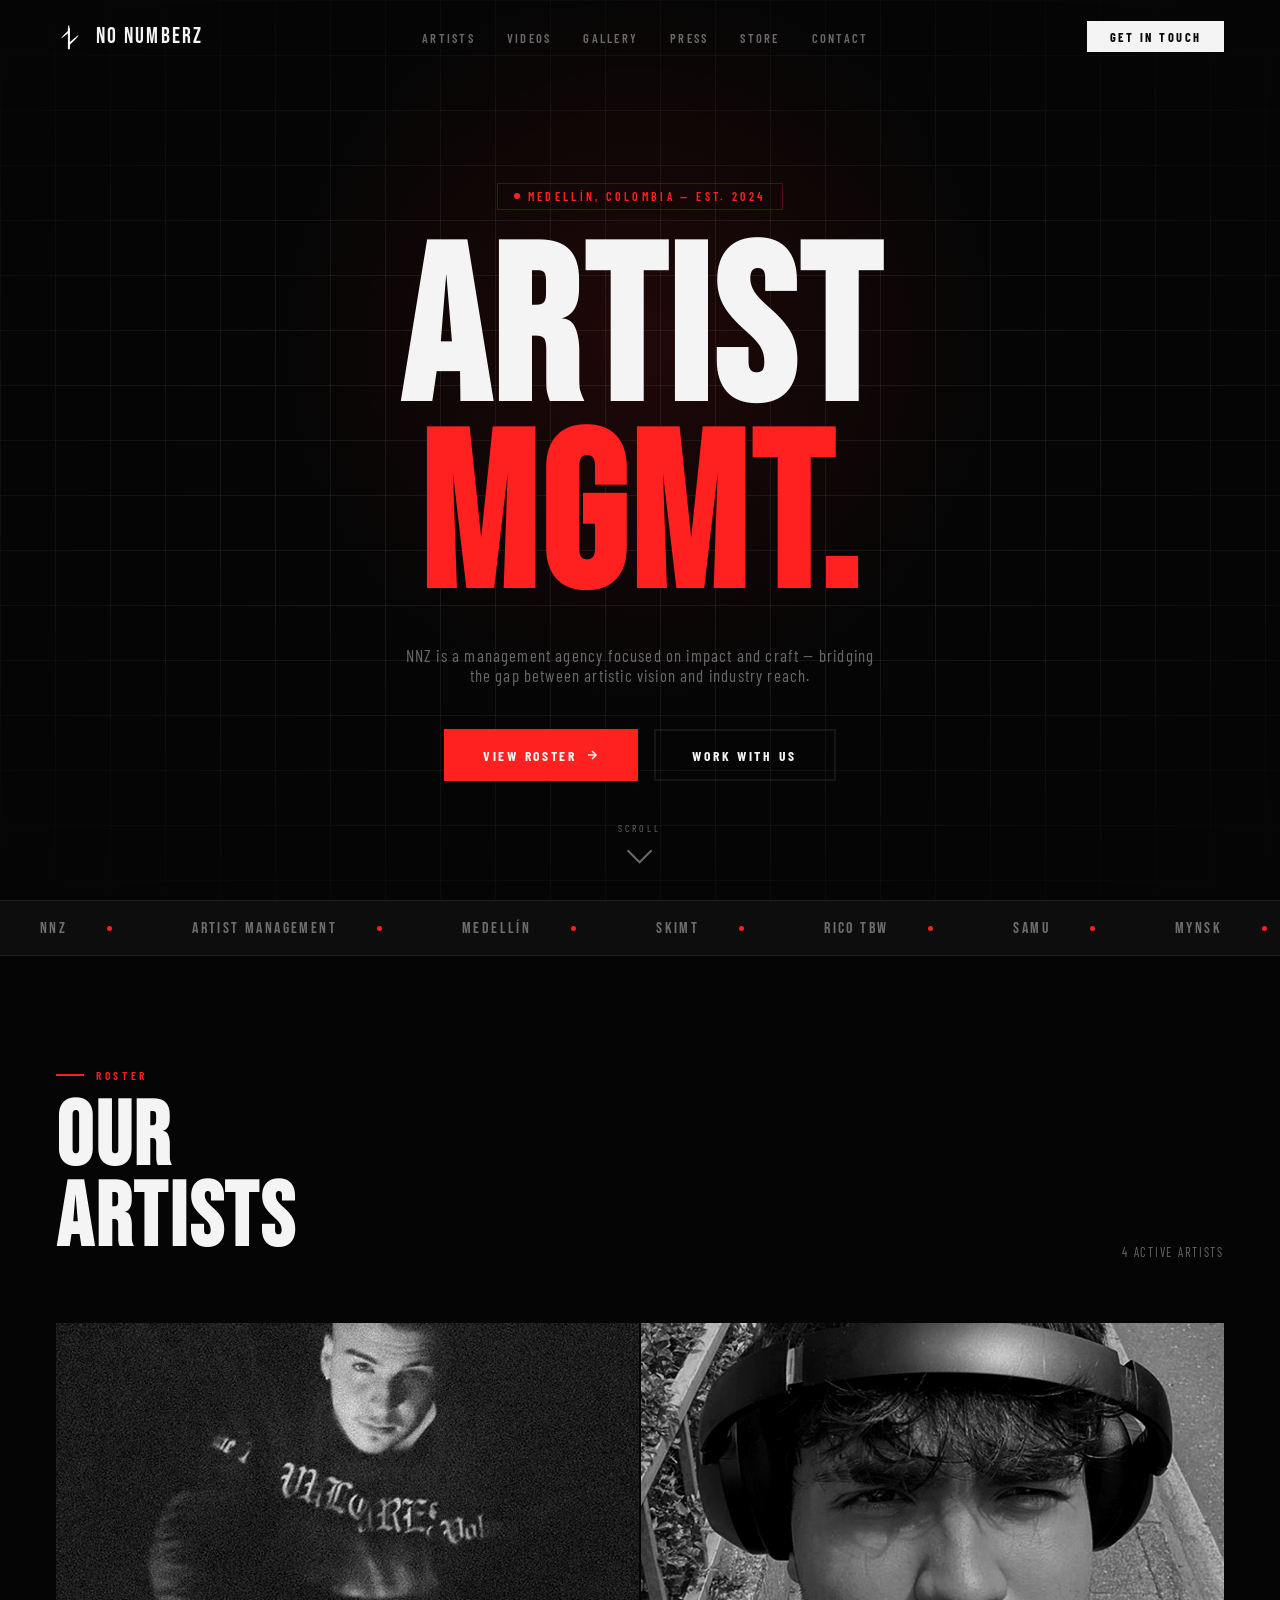
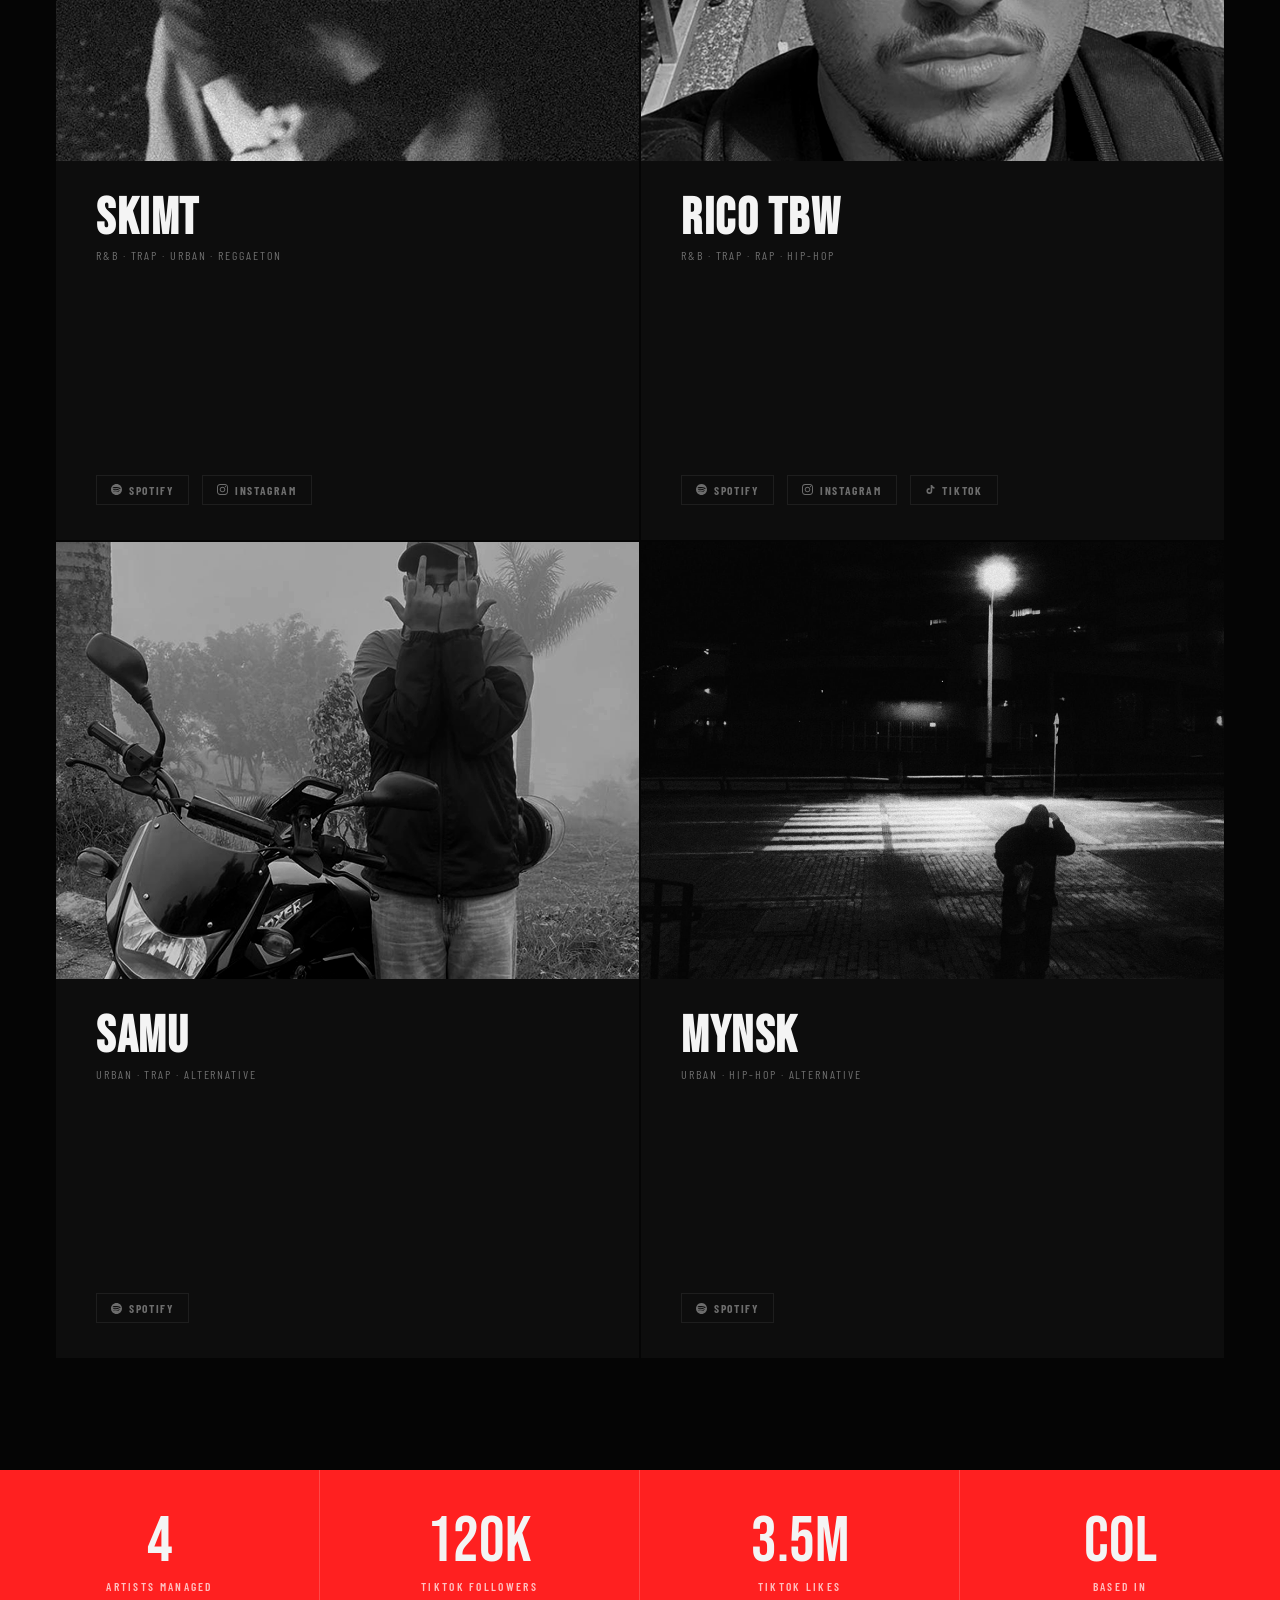
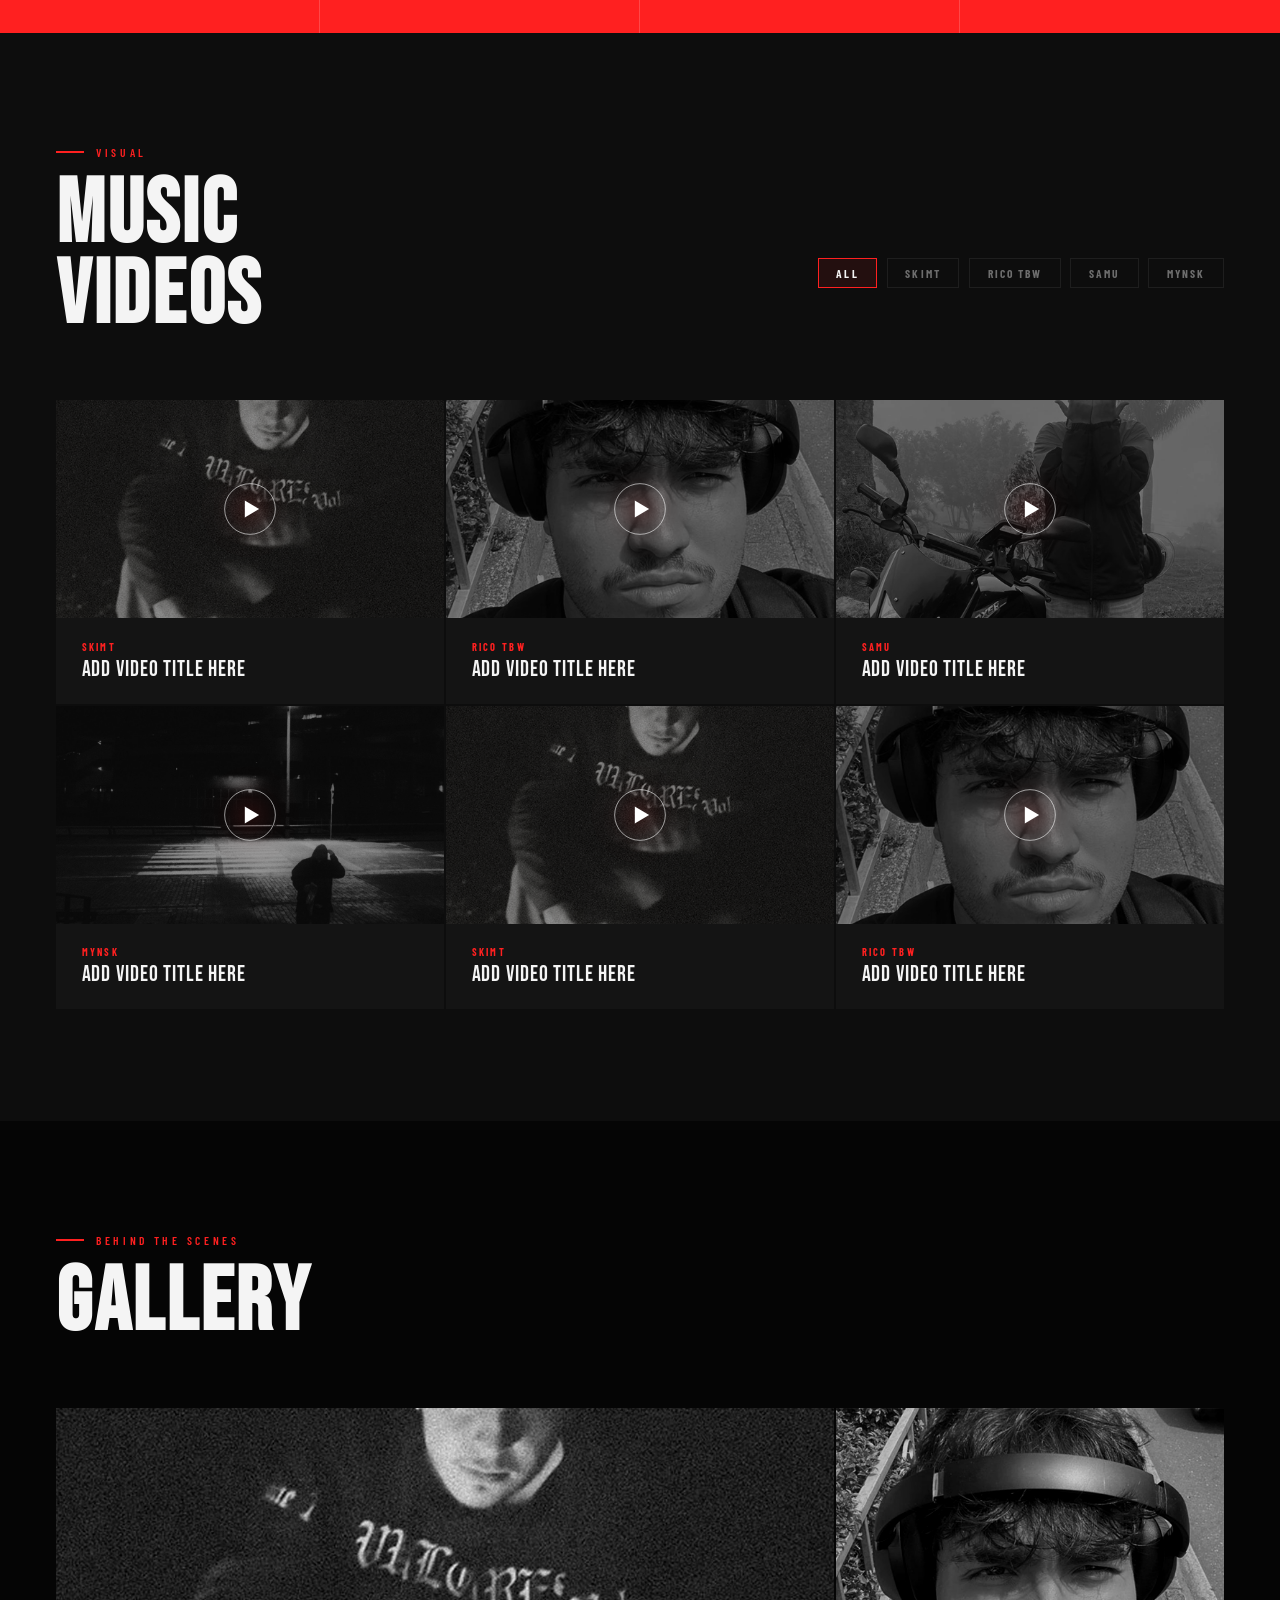
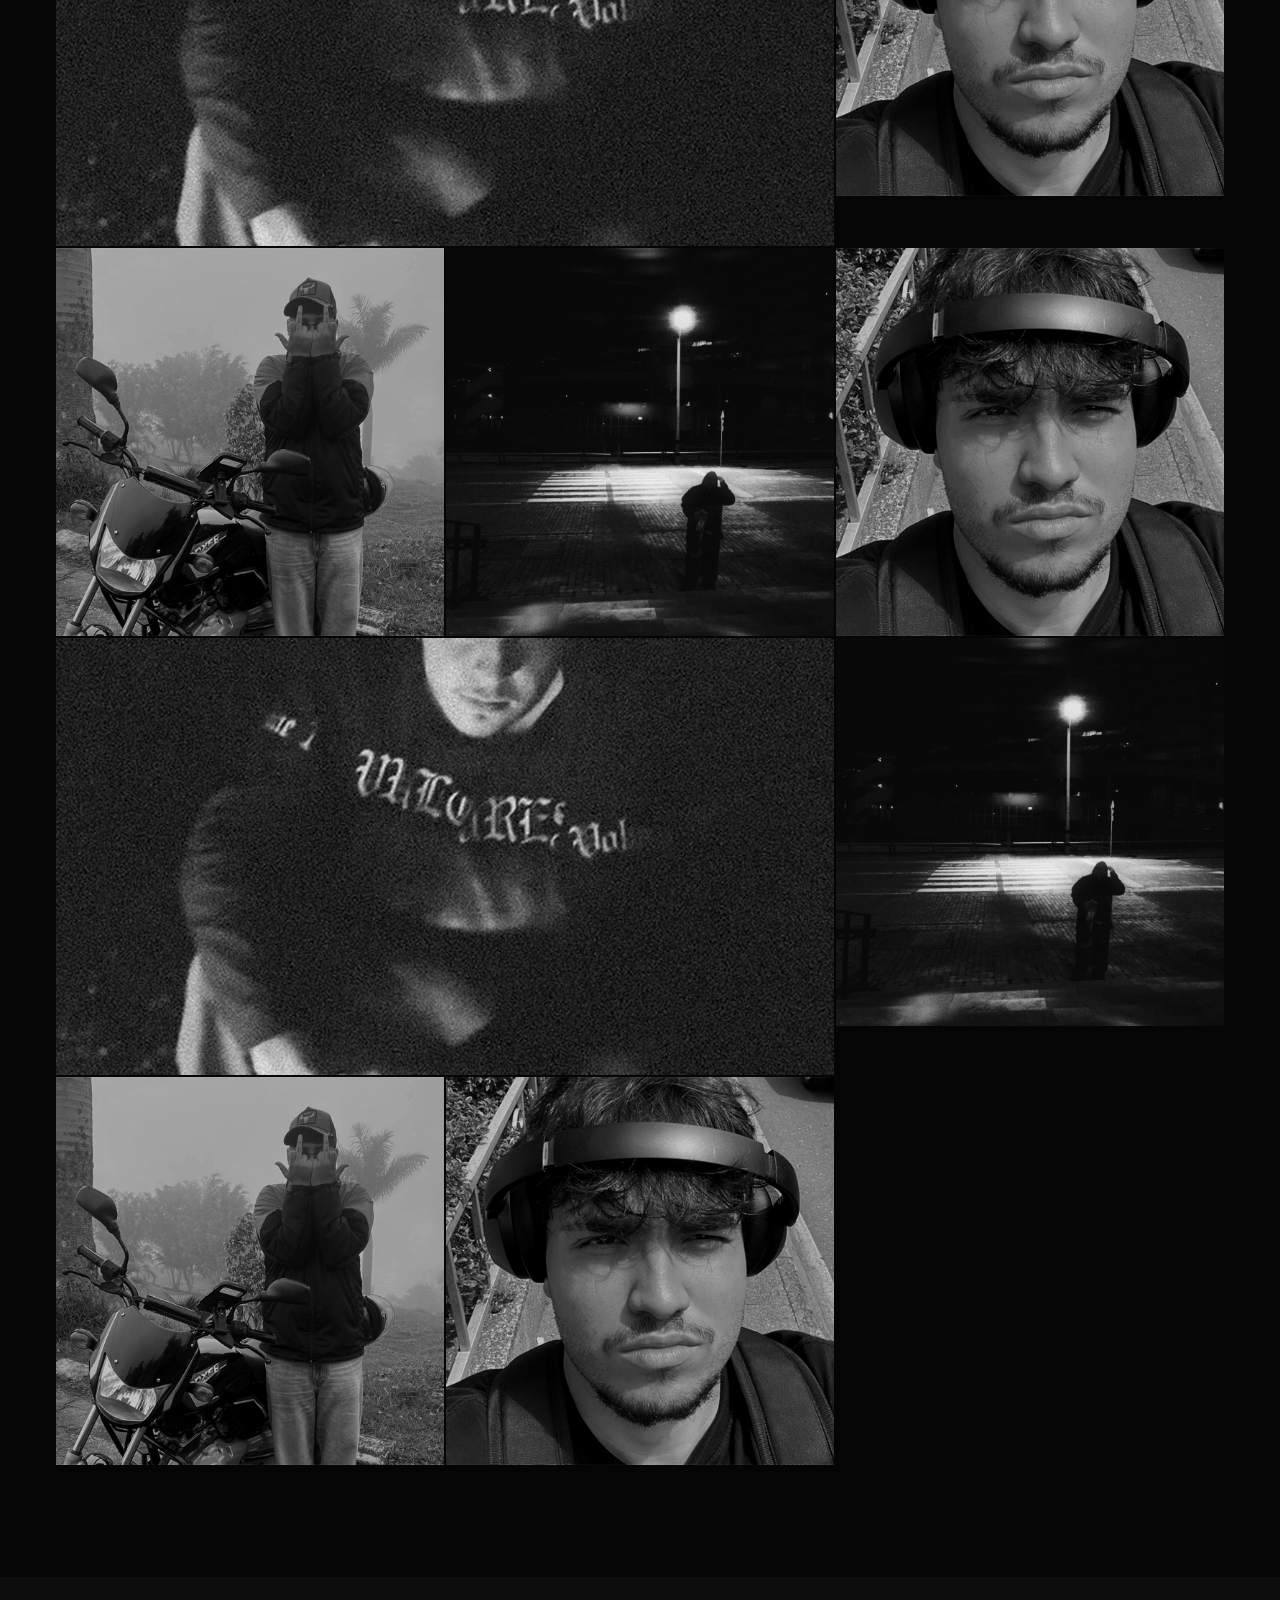
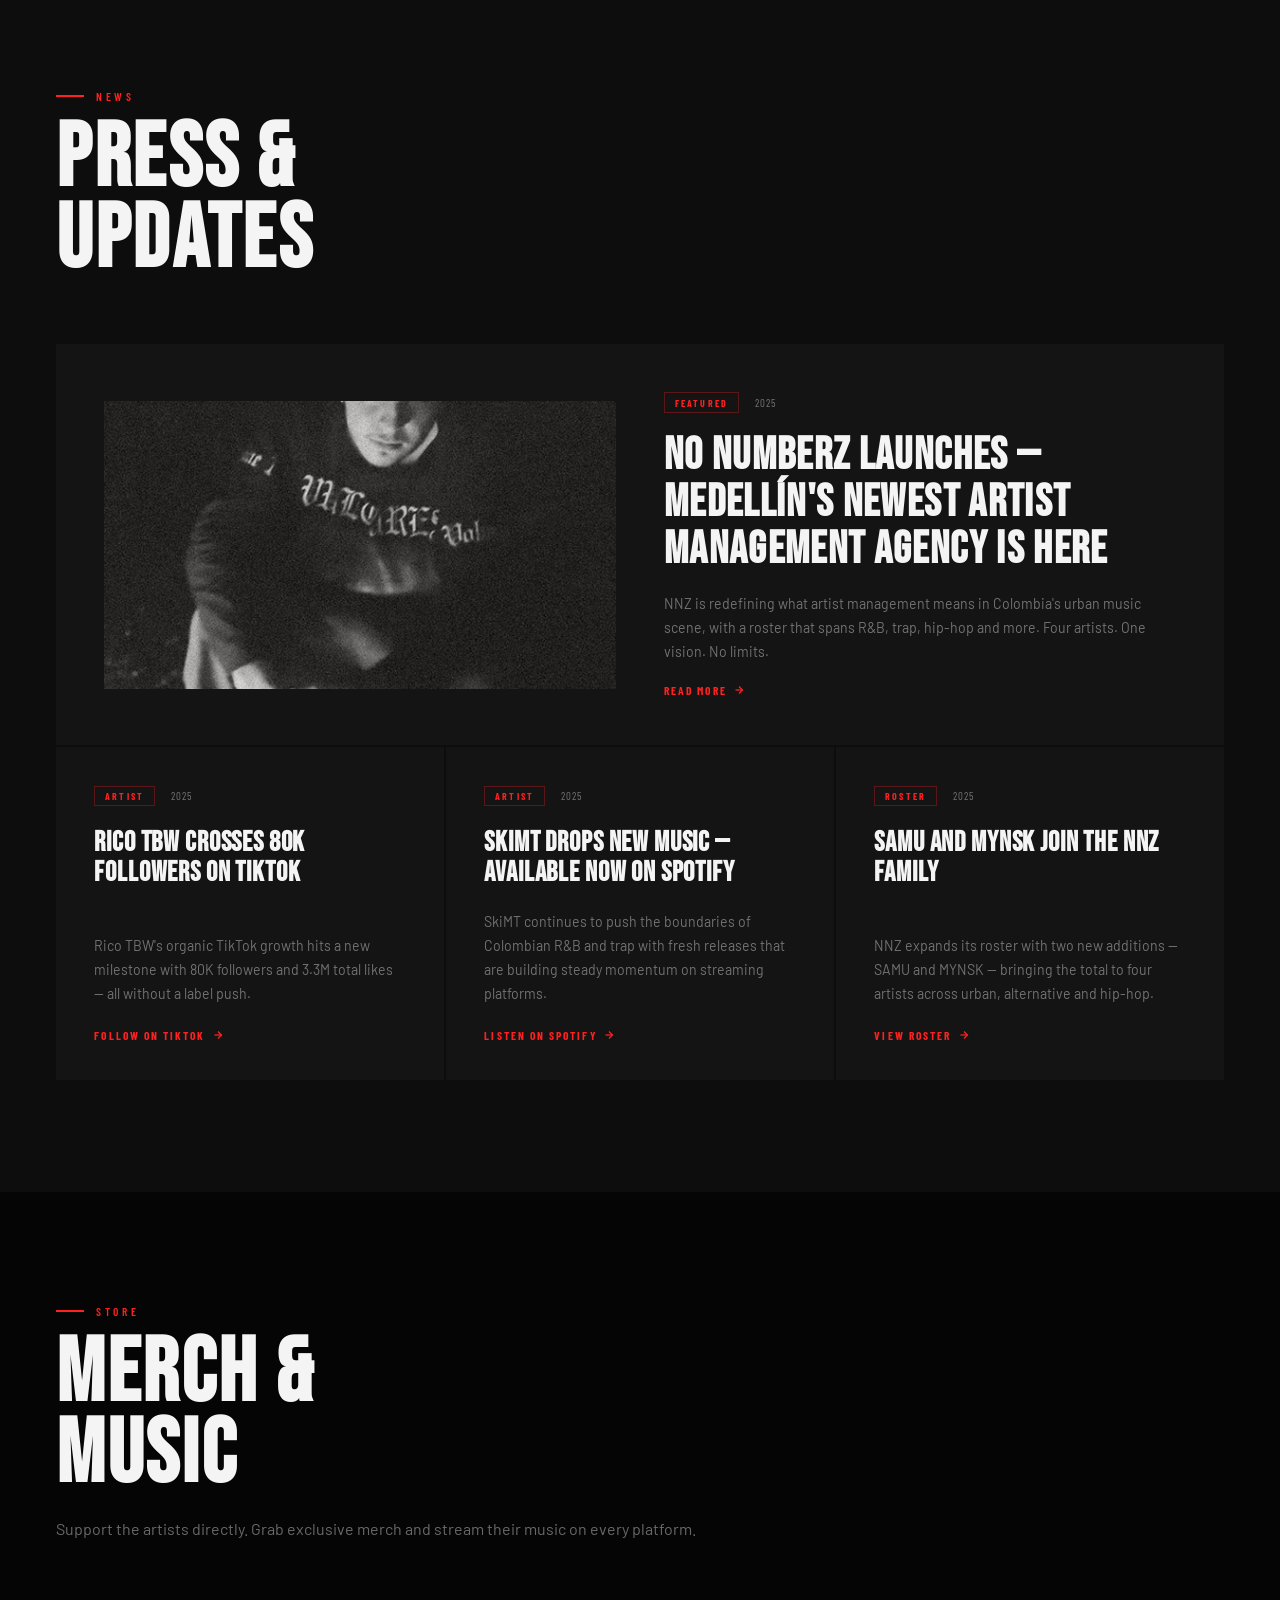
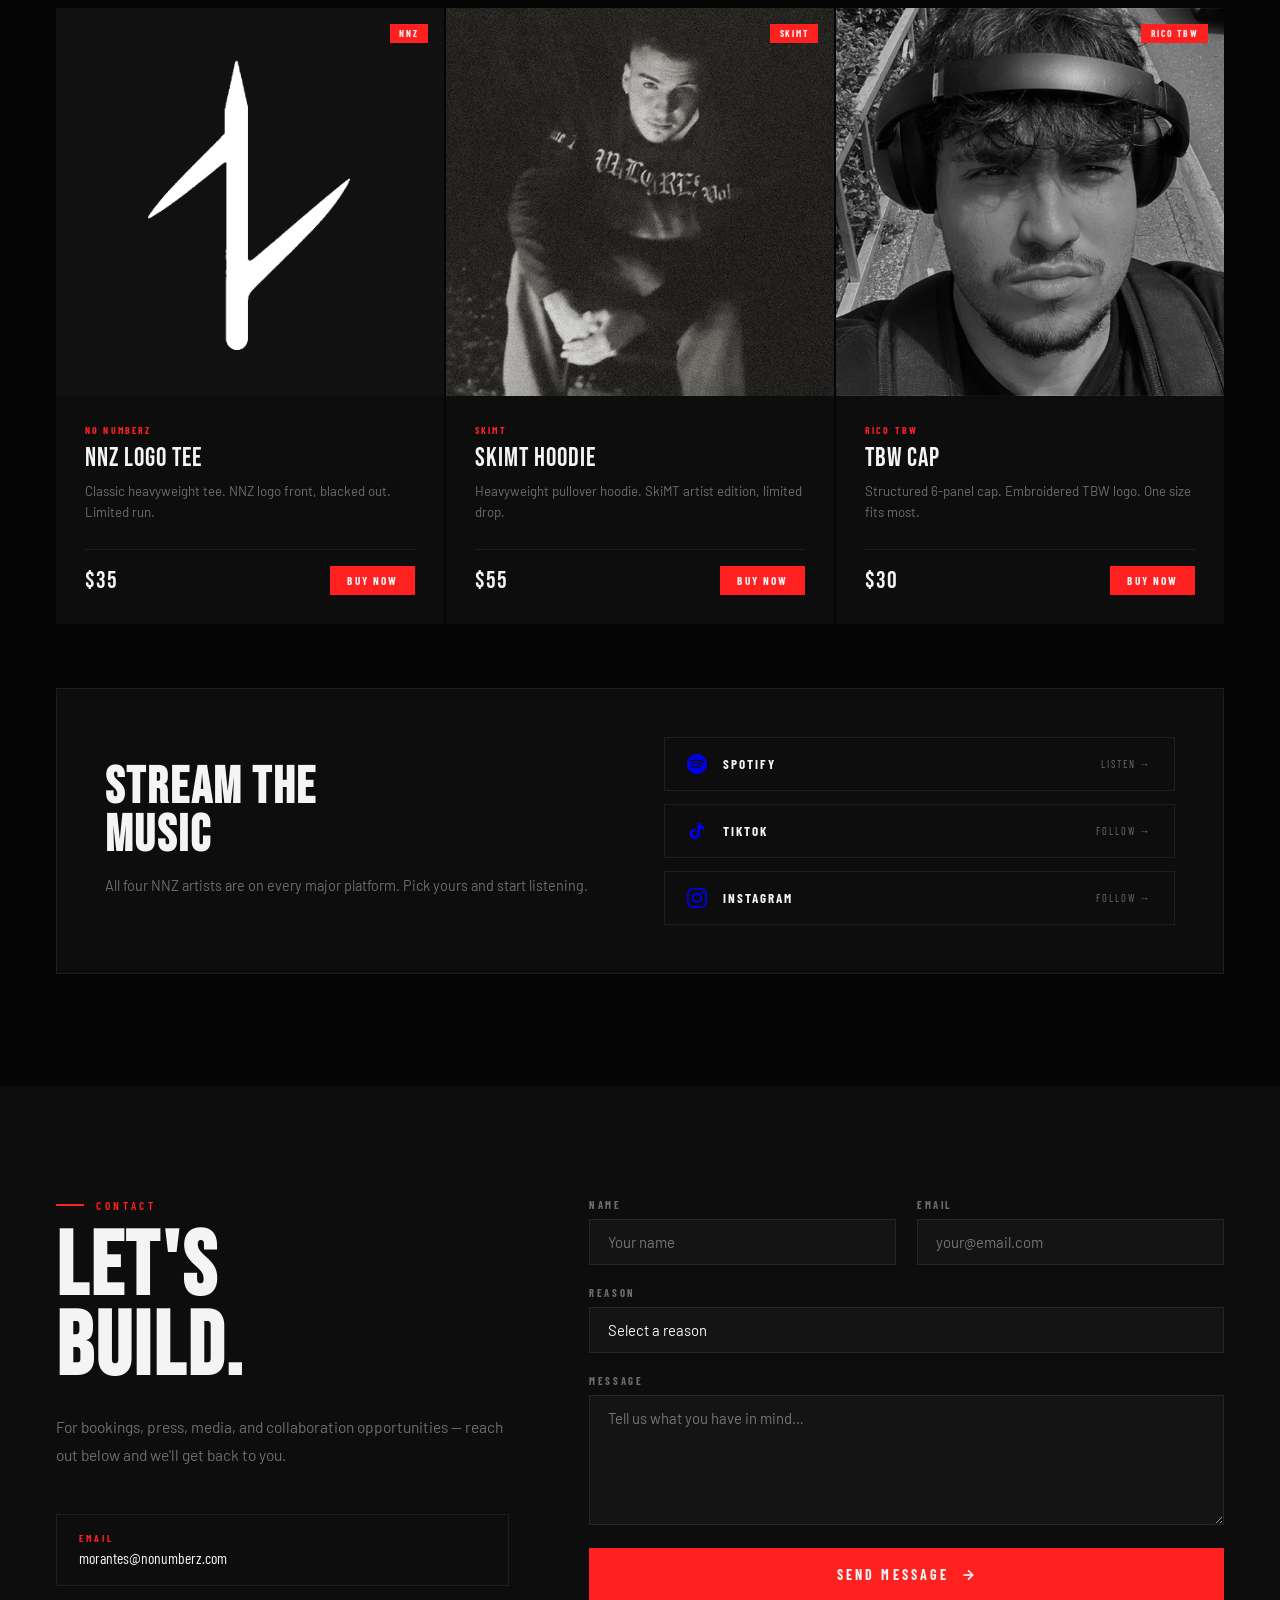
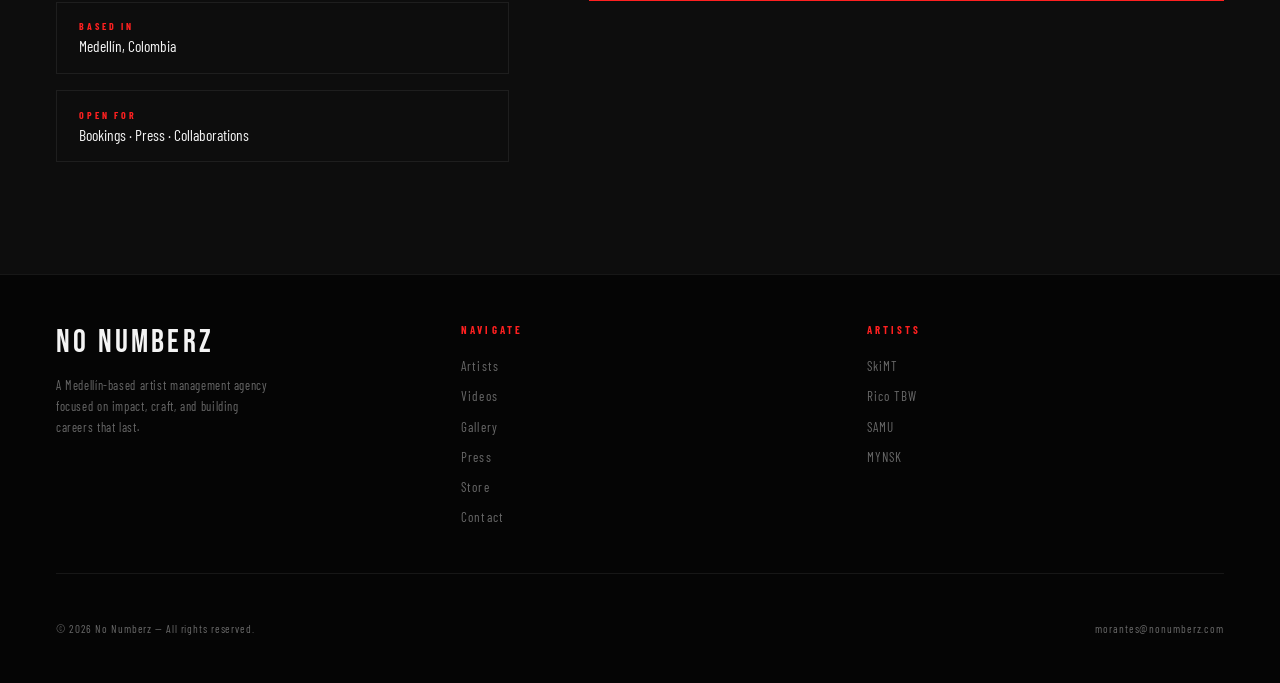
==== index.html @ f1647874 "Update index.html" ====
<!DOCTYPE html>
<html lang="en">
<head>
  <meta charset="UTF-8" />
  <meta name="viewport" content="width=device-width, initial-scale=1.0" />

  <!-- ── SEO: Primary ───────────────────────────── -->
  <title>No Numberz (NNZ) — Artist Management | Medellín, Colombia</title>
  <meta name="description" content="NNZ is a Medellín-based artist management agency representing SkiMT, Rico TBW, SAMU and MYNSK. Urban music, R&B, Trap and Hip-Hop." />
  <meta name="keywords"    content="NNZ, No Numberz, artist management, Medellín, Colombia, SkiMT, Rico TBW, SAMU, MYNSK, urban music, R&B, trap, hip-hop, reggaeton" />
  <meta name="author"      content="No Numberz" />
  <link rel="canonical"    href="https://nonumberz.com/" />

  <!-- ── SEO: Open Graph ───────────────────────── -->
  <meta property="og:type"        content="website" />
  <meta property="og:url"         content="https://nonumberz.com/" />
  <meta property="og:title"       content="No Numberz (NNZ) — Artist Management" />
  <meta property="og:description" content="Medellín-based artist management agency representing SkiMT, Rico TBW, SAMU and MYNSK." />
  <meta property="og:image"       content="https://nonumberz.com/assets/nnz_white_logo_transparent.png" />

  <!-- ── SEO: Twitter Card ─────────────────────── -->
  <meta name="twitter:card"        content="summary_large_image" />
  <meta name="twitter:title"       content="No Numberz (NNZ) — Artist Management" />
  <meta name="twitter:description" content="Medellín-based artist management agency representing SkiMT, Rico TBW, SAMU and MYNSK." />
  <meta name="twitter:image"       content="https://nonumberz.com/assets/nnz_white_logo_transparent.png" />

  <!-- ── SEO: Structured Data (JSON-LD) ───────── -->
  <script type="application/ld+json">
  {
    "@context": "https://schema.org",
    "@type": "Organization",
    "name": "No Numberz",
    "alternateName": "NNZ",
    "url": "https://nonumberz.com",
    "logo": "https://nonumberz.com/assets/nnz_white_logo_transparent.png",
    "description": "Artist management agency based in Medellín, Colombia.",
    "address": { "@type": "PostalAddress", "addressLocality": "Medellín", "addressCountry": "CO" },
    "email": "morantes@nonumberz.com",
    "sameAs": []
  }
  </script>

  <!-- ── Favicon ───────────────────────────────── -->
  <link rel="icon"           href="favicon.ico" type="image/x-icon" />
  <link rel="shortcut icon"  href="favicon.ico" type="image/x-icon" />

  <!-- ── Google Analytics ──────────────────────── -->
  <script async src="https://www.googletagmanager.com/gtag/js?id=G-11GTEVNQRZ"></script>
  <script>
    window.dataLayer = window.dataLayer || [];
    function gtag(){dataLayer.push(arguments);}
    gtag('js', new Date());
    gtag('config', 'G-11GTEVNQRZ');
  </script>

  <!-- ── Fonts ─────────────────────────────────── -->
  <link rel="preconnect" href="https://fonts.googleapis.com" />
  <link href="https://fonts.googleapis.com/css2?family=Bebas+Neue&family=Barlow:wght@400;500;600&family=Barlow+Condensed:wght@300;400;600;700&display=swap" rel="stylesheet" />

  <!-- ── Stylesheet ────────────────────────────── -->
  <link rel="stylesheet" href="styles.css" />
</head>
<body>

<!-- LOADER -->
<div id="loader" role="status" aria-label="Loading">
  <img class="loader-logo" src="assets/nnz_white_logo_transparent.png" alt="NNZ" />
  <div class="loader-letters" aria-hidden="true"><span>N</span><span>N</span><span>Z</span></div>
  <div class="loader-bar-track"><div class="loader-bar"></div></div>
</div>

<!-- VIDEO LIGHTBOX -->
<div class="vbox" id="vbox" role="dialog" aria-label="Video player">
  <div class="vbox-inner">
    <button class="vbox-close" id="vboxClose">✕ Close</button>
    <iframe id="vboxFrame" src="" allow="autoplay; encrypted-media" allowfullscreen title="Video player"></iframe>
  </div>
</div>

<!-- GALLERY LIGHTBOX -->
<div class="gbox" id="gbox" role="dialog" aria-label="Photo viewer">
  <button class="gbox-close" id="gboxClose">✕ Close</button>
  <button class="gbox-nav gbox-prev" id="gboxPrev" aria-label="Previous">←</button>
  <img id="gboxImg" src="" alt="" />
  <button class="gbox-nav gbox-next" id="gboxNext" aria-label="Next">→</button>
</div>

<!-- MOBILE MENU -->
<div class="mobile-menu" id="mobileMenu" aria-hidden="true">
  <a href="#artists" onclick="closeMenu()">Artists</a>
  <a href="#videos" onclick="closeMenu()">Videos</a>
  <a href="#gallery" onclick="closeMenu()">Gallery</a>
  <a href="#press" onclick="closeMenu()">Press</a>
  <a href="#store" onclick="closeMenu()">Store</a>
  <a href="#contact" onclick="closeMenu()">Contact</a>
</div>

<!-- NAV -->
<nav id="navbar" role="navigation" aria-label="Main navigation">
  <a href="#" class="nav-logo" aria-label="No Numberz home">
    <img src="assets/nnz_white_logo_transparent.png" alt="NNZ logo" height="28" />
    <span class="nav-brand">NO NUMBERZ</span>
  </a>
  <ul class="nav-links">
    <li><a href="#artists">Artists</a></li>
    <li><a href="#videos">Videos</a></li>
    <li><a href="#gallery">Gallery</a></li>
    <li><a href="#press">Press</a></li>
    <li><a href="#store">Store</a></li>
    <li><a href="#contact">Contact</a></li>
  </ul>
  <a href="#contact" class="nav-cta">Get in touch</a>
  <button class="hamburger" id="hamburger" aria-label="Open menu" aria-expanded="false">
    <span></span><span></span><span></span>
  </button>
</nav>

<!-- HERO -->
<header class="hero" id="home">
  <div class="hero-grid" aria-hidden="true"></div>
  <div class="hero-glow" aria-hidden="true"></div>
  <div class="hero-inner">
    <div class="hero-eyebrow">Medellín, Colombia — Est. 2024</div>
    <h1 class="hero-h1">ARTIST<br><span class="red">MGMT.</span></h1>
    <p class="hero-sub">NNZ is a management agency focused on impact and craft — bridging the gap between artistic vision and industry reach.</p>
    <div class="hero-btns">
      <a href="#artists" class="btn btn-red">View Roster <svg viewBox="0 0 24 24" fill="none" stroke="currentColor" stroke-width="2.5" width="14" height="14"><line x1="5" y1="12" x2="19" y2="12"/><polyline points="12 5 19 12 12 19"/></svg></a>
      <a href="#contact" class="btn btn-ghost">Work with us</a>
    </div>
  </div>
  <div class="hero-scroll" aria-hidden="true"><span>Scroll</span><div class="chevron"></div></div>
</header>

<!-- TICKER -->
<div class="ticker" aria-hidden="true">
  <div class="ticker-track">
    <div class="ticker-item">NNZ<span class="ticker-dot"></span></div>
    <div class="ticker-item">ARTIST MANAGEMENT<span class="ticker-dot"></span></div>
    <div class="ticker-item">MEDELLÍN<span class="ticker-dot"></span></div>
    <div class="ticker-item">SKIMT<span class="ticker-dot"></span></div>
    <div class="ticker-item">RICO TBW<span class="ticker-dot"></span></div>
    <div class="ticker-item">SAMU<span class="ticker-dot"></span></div>
    <div class="ticker-item">MYNSK<span class="ticker-dot"></span></div>
    <div class="ticker-item">R&amp;B · TRAP · HIP-HOP<span class="ticker-dot"></span></div>
    <div class="ticker-item">COLOMBIA<span class="ticker-dot"></span></div>
    <div class="ticker-item">NNZ<span class="ticker-dot"></span></div>
    <div class="ticker-item">ARTIST MANAGEMENT<span class="ticker-dot"></span></div>
    <div class="ticker-item">MEDELLÍN<span class="ticker-dot"></span></div>
    <div class="ticker-item">SKIMT<span class="ticker-dot"></span></div>
    <div class="ticker-item">RICO TBW<span class="ticker-dot"></span></div>
    <div class="ticker-item">SAMU<span class="ticker-dot"></span></div>
    <div class="ticker-item">MYNSK<span class="ticker-dot"></span></div>
    <div class="ticker-item">R&amp;B · TRAP · HIP-HOP<span class="ticker-dot"></span></div>
    <div class="ticker-item">COLOMBIA<span class="ticker-dot"></span></div>
  </div>
</div>

<main>

<!-- ARTISTS -->
<section class="section" id="artists" aria-labelledby="artists-heading">
  <div class="section-head reveal">
    <div>
      <div class="section-tag">Roster</div>
      <h2 class="section-h" id="artists-heading">OUR<br>ARTISTS</h2>
    </div>
    <span class="roster-count">4 Active Artists</span>
  </div>
  <div class="artist-grid">

    <article class="acard reveal" itemscope itemtype="https://schema.org/MusicGroup">
      <div class="acard-photo"><span class="acard-num">01</span><img src="assets/skimt.jpeg" alt="SkiMT — NNZ artist" loading="lazy" itemprop="image" /></div>
      <div class="acard-body">
        <h3 class="acard-name" itemprop="name">SKIMT</h3>
        <p class="acard-genre" itemprop="genre">R&amp;B · Trap · Urban · Reggaeton</p>
        <div class="acard-spotify"><iframe src="https://open.spotify.com/embed/artist/20wCNoXOG9bLhqm2yQ8vBF?utm_source=generator&theme=0" height="152" allow="autoplay; clipboard-write; encrypted-media; fullscreen; picture-in-picture" loading="lazy" title="SkiMT on Spotify"></iframe></div>
        <div class="acard-socials">
          <a href="https://open.spotify.com/artist/20wCNoXOG9bLhqm2yQ8vBF" target="_blank" rel="noopener" class="social-btn"><svg viewBox="0 0 24 24"><path d="M12 0C5.4 0 0 5.4 0 12s5.4 12 12 12 12-5.4 12-12S18.66 0 12 0zm5.521 17.34c-.24.359-.66.48-1.021.24-2.82-1.74-6.36-2.101-10.561-1.141-.418.122-.779-.179-.899-.539-.12-.421.18-.78.54-.9 4.56-1.021 8.52-.6 11.64 1.32.42.18.479.659.301 1.02zm1.44-3.3c-.301.42-.841.6-1.262.3-3.239-1.98-8.159-2.58-11.939-1.38-.479.12-1.02-.12-1.14-.6-.12-.48.12-1.021.6-1.141C9.6 9.9 15 10.561 18.72 12.84c.361.181.54.78.241 1.2zm.12-3.36C15.24 8.4 8.82 8.16 5.16 9.301c-.6.179-1.2-.181-1.38-.721-.18-.601.18-1.2.72-1.381 4.26-1.26 11.28-1.02 15.721 1.621.539.3.719 1.02.419 1.56-.299.421-1.02.599-1.559.3z"/></svg>Spotify</a>
          <a href="https://www.instagram.com/skimt_/" target="_blank" rel="noopener" class="social-btn"><svg viewBox="0 0 24 24"><path d="M12 2.163c3.204 0 3.584.012 4.85.07 3.252.148 4.771 1.691 4.919 4.919.058 1.265.069 1.645.069 4.849 0 3.205-.012 3.584-.069 4.849-.149 3.225-1.664 4.771-4.919 4.919-1.266.058-1.644.07-4.85.07-3.204 0-3.584-.012-4.849-.07-3.26-.149-4.771-1.699-4.919-4.92-.058-1.265-.07-1.644-.07-4.849 0-3.204.013-3.583.07-4.849.149-3.227 1.664-4.771 4.919-4.919 1.266-.057 1.645-.069 4.849-.069zm0-2.163c-3.259 0-3.667.014-4.947.072-4.358.2-6.78 2.618-6.98 6.98-.059 1.281-.073 1.689-.073 4.948 0 3.259.014 3.668.072 4.948.2 4.358 2.618 6.78 6.98 6.98 1.281.058 1.689.072 4.948.072 3.259 0 3.668-.014 4.948-.072 4.354-.2 6.782-2.618 6.979-6.98.059-1.28.073-1.689.073-4.948 0-3.259-.014-3.667-.072-4.947-.196-4.354-2.617-6.78-6.979-6.98-1.281-.059-1.69-.073-4.949-.073zm0 5.838c-3.403 0-6.162 2.759-6.162 6.162s2.759 6.163 6.162 6.163 6.162-2.759 6.162-6.163c0-3.403-2.759-6.162-6.162-6.162zm0 10.162c-2.209 0-4-1.79-4-4 0-2.209 1.791-4 4-4s4 1.791 4 4c0 2.21-1.791 4-4 4zm6.406-11.845c-.796 0-1.441.645-1.441 1.44s.645 1.44 1.441 1.44c.795 0 1.439-.645 1.439-1.44s-.644-1.44-1.439-1.44z"/></svg>Instagram</a>
        </div>
      </div>
    </article>

    <article class="acard reveal" style="transition-delay:.12s" itemscope itemtype="https://schema.org/MusicGroup">
      <div class="acard-photo"><span class="acard-num">02</span><img src="assets/rico.png" alt="Rico TBW — NNZ artist" loading="lazy" itemprop="image" /></div>
      <div class="acard-body">
        <h3 class="acard-name" itemprop="name">RICO TBW</h3>
        <p class="acard-genre" itemprop="genre">R&amp;B · Trap · Rap · Hip-Hop</p>
        <div class="acard-spotify"><iframe src="https://open.spotify.com/embed/artist/2BH6N2tMUGsXF1FkPpMgYz?utm_source=generator&theme=0" height="152" allow="autoplay; clipboard-write; encrypted-media; fullscreen; picture-in-picture" loading="lazy" title="Rico TBW on Spotify"></iframe></div>
        <div class="acard-socials">
          <a href="https://open.spotify.com/artist/2BH6N2tMUGsXF1FkPpMgYz" target="_blank" rel="noopener" class="social-btn"><svg viewBox="0 0 24 24"><path d="M12 0C5.4 0 0 5.4 0 12s5.4 12 12 12 12-5.4 12-12S18.66 0 12 0zm5.521 17.34c-.24.359-.66.48-1.021.24-2.82-1.74-6.36-2.101-10.561-1.141-.418.122-.779-.179-.899-.539-.12-.421.18-.78.54-.9 4.56-1.021 8.52-.6 11.64 1.32.42.18.479.659.301 1.02zm1.44-3.3c-.301.42-.841.6-1.262.3-3.239-1.98-8.159-2.58-11.939-1.38-.479.12-1.02-.12-1.14-.6-.12-.48.12-1.021.6-1.141C9.6 9.9 15 10.561 18.72 12.84c.361.181.54.78.241 1.2zm.12-3.36C15.24 8.4 8.82 8.16 5.16 9.301c-.6.179-1.2-.181-1.38-.721-.18-.601.18-1.2.72-1.381 4.26-1.26 11.28-1.02 15.721 1.621.539.3.719 1.02.419 1.56-.299.421-1.02.599-1.559.3z"/></svg>Spotify</a>
          <a href="https://www.instagram.com/rico_tbw/" target="_blank" rel="noopener" class="social-btn"><svg viewBox="0 0 24 24"><path d="M12 2.163c3.204 0 3.584.012 4.85.07 3.252.148 4.771 1.691 4.919 4.919.058 1.265.069 1.645.069 4.849 0 3.205-.012 3.584-.069 4.849-.149 3.225-1.664 4.771-4.919 4.919-1.266.058-1.644.07-4.85.07-3.204 0-3.584-.012-4.849-.07-3.26-.149-4.771-1.699-4.919-4.92-.058-1.265-.07-1.644-.07-4.849 0-3.204.013-3.583.07-4.849.149-3.227 1.664-4.771 4.919-4.919 1.266-.057 1.645-.069 4.849-.069zm0-2.163c-3.259 0-3.667.014-4.947.072-4.358.2-6.78 2.618-6.98 6.98-.059 1.281-.073 1.689-.073 4.948 0 3.259.014 3.668.072 4.948.2 4.358 2.618 6.78 6.98 6.98 1.281.058 1.689.072 4.948.072 3.259 0 3.668-.014 4.948-.072 4.354-.2 6.782-2.618 6.979-6.98.059-1.28.073-1.689.073-4.948 0-3.259-.014-3.667-.072-4.947-.196-4.354-2.617-6.78-6.979-6.98-1.281-.059-1.69-.073-4.949-.073zm0 5.838c-3.403 0-6.162 2.759-6.162 6.162s2.759 6.163 6.162 6.163 6.162-2.759 6.162-6.163c0-3.403-2.759-6.162-6.162-6.162zm0 10.162c-2.209 0-4-1.79-4-4 0-2.209 1.791-4 4-4s4 1.791 4 4c0 2.21-1.791 4-4 4zm6.406-11.845c-.796 0-1.441.645-1.441 1.44s.645 1.44 1.441 1.44c.795 0 1.439-.645 1.439-1.44s-.644-1.44-1.439-1.44z"/></svg>Instagram</a>
          <a href="https://www.tiktok.com/@rico_tbw" target="_blank" rel="noopener" class="social-btn"><svg viewBox="0 0 24 24"><path d="M19.59 6.69a4.83 4.83 0 01-3.77-4.25V2h-3.45v13.67a2.89 2.89 0 01-2.88 2.5 2.89 2.89 0 01-2.89-2.89 2.89 2.89 0 012.89-2.89c.28 0 .54.04.79.1V9.01a6.27 6.27 0 00-.79-.05 6.34 6.34 0 00-6.34 6.34 6.34 6.34 0 006.34 6.34 6.34 6.34 0 006.33-6.34V8.69a8.18 8.18 0 004.78 1.52V6.78a4.85 4.85 0 01-1.01-.09z"/></svg>TikTok</a>
        </div>
      </div>
    </article>

    <article class="acard reveal" style="transition-delay:.22s" itemscope itemtype="https://schema.org/MusicGroup">
      <div class="acard-photo"><span class="acard-num">03</span><img src="assets/samu.png" alt="SAMU — NNZ artist" loading="lazy" itemprop="image" /></div>
      <div class="acard-body">
        <h3 class="acard-name" itemprop="name">SAMU</h3>
        <p class="acard-genre" itemprop="genre">Urban · Trap · Alternative</p>
        <div class="acard-spotify"><iframe src="https://open.spotify.com/embed/artist/3DdUMIdATa1z7xDsRpNt59?utm_source=generator&theme=0" height="152" allow="autoplay; clipboard-write; encrypted-media; fullscreen; picture-in-picture" loading="lazy" title="SAMU on Spotify"></iframe></div>
        <div class="acard-socials">
          <a href="https://open.spotify.com/artist/3DdUMIdATa1z7xDsRpNt59" target="_blank" rel="noopener" class="social-btn"><svg viewBox="0 0 24 24"><path d="M12 0C5.4 0 0 5.4 0 12s5.4 12 12 12 12-5.4 12-12S18.66 0 12 0zm5.521 17.34c-.24.359-.66.48-1.021.24-2.82-1.74-6.36-2.101-10.561-1.141-.418.122-.779-.179-.899-.539-.12-.421.18-.78.54-.9 4.56-1.021 8.52-.6 11.64 1.32.42.18.479.659.301 1.02zm1.44-3.3c-.301.42-.841.6-1.262.3-3.239-1.98-8.159-2.58-11.939-1.38-.479.12-1.02-.12-1.14-.6-.12-.48.12-1.021.6-1.141C9.6 9.9 15 10.561 18.72 12.84c.361.181.54.78.241 1.2zm.12-3.36C15.24 8.4 8.82 8.16 5.16 9.301c-.6.179-1.2-.181-1.38-.721-.18-.601.18-1.2.72-1.381 4.26-1.26 11.28-1.02 15.721 1.621.539.3.719 1.02.419 1.56-.299.421-1.02.599-1.559.3z"/></svg>Spotify</a>
        </div>
      </div>
    </article>

    <article class="acard reveal" style="transition-delay:.32s" itemscope itemtype="https://schema.org/MusicGroup">
      <div class="acard-photo"><span class="acard-num">04</span><img src="assets/mynsk.png" alt="MYNSK — NNZ artist" loading="lazy" itemprop="image" /></div>
      <div class="acard-body">
        <h3 class="acard-name" itemprop="name">MYNSK</h3>
        <p class="acard-genre" itemprop="genre">Urban · Hip-Hop · Alternative</p>
        <div class="acard-spotify"><iframe src="https://open.spotify.com/embed/artist/1XLFwDTuzaDxjWTeLPS0wm?utm_source=generator&theme=0" height="152" allow="autoplay; clipboard-write; encrypted-media; fullscreen; picture-in-picture" loading="lazy" title="MYNSK on Spotify"></iframe></div>
        <div class="acard-socials">
          <a href="https://open.spotify.com/artist/1XLFwDTuzaDxjWTeLPS0wm" target="_blank" rel="noopener" class="social-btn"><svg viewBox="0 0 24 24"><path d="M12 0C5.4 0 0 5.4 0 12s5.4 12 12 12 12-5.4 12-12S18.66 0 12 0zm5.521 17.34c-.24.359-.66.48-1.021.24-2.82-1.74-6.36-2.101-10.561-1.141-.418.122-.779-.179-.899-.539-.12-.421.18-.78.54-.9 4.56-1.021 8.52-.6 11.64 1.32.42.18.479.659.301 1.02zm1.44-3.3c-.301.42-.841.6-1.262.3-3.239-1.98-8.159-2.58-11.939-1.38-.479.12-1.02-.12-1.14-.6-.12-.48.12-1.021.6-1.141C9.6 9.9 15 10.561 18.72 12.84c.361.181.54.78.241 1.2zm.12-3.36C15.24 8.4 8.82 8.16 5.16 9.301c-.6.179-1.2-.181-1.38-.721-.18-.601.18-1.2.72-1.381 4.26-1.26 11.28-1.02 15.721 1.621.539.3.719 1.02.419 1.56-.299.421-1.02.599-1.559.3z"/></svg>Spotify</a>
        </div>
      </div>
    </article>

  </div>
</section>

<!-- STATS -->
<div class="stats-bar" aria-label="NNZ by the numbers">
  <div class="stat-cell reveal"><span class="stat-n">4</span><div class="stat-l">Artists Managed</div></div>
  <div class="stat-cell reveal" style="transition-delay:.1s"><span class="stat-n">120k</span><div class="stat-l">TikTok Followers</div></div>
  <div class="stat-cell reveal" style="transition-delay:.18s"><span class="stat-n">3.5M</span><div class="stat-l">TikTok Likes</div></div>
  <div class="stat-cell reveal" style="transition-delay:.26s"><span class="stat-n">COL</span><div class="stat-l">Based In</div></div>
</div>

<!-- ═══════════════════════════════════
     VIDEOS
     Replace the YouTube video IDs below with your real ones.
     Format: https://youtube.com/watch?v=VIDEO_ID
     Thumbnail: https://img.youtube.com/vi/VIDEO_ID/maxresdefault.jpg
═══════════════════════════════════ -->
<section class="section" id="videos" aria-labelledby="videos-heading">
  <div class="section-head reveal">
    <div>
      <div class="section-tag">Visual</div>
      <h2 class="section-h" id="videos-heading">MUSIC<br>VIDEOS</h2>
    </div>
    <div class="video-filters" role="group" aria-label="Filter by artist">
      <button class="vf-btn active" data-filter="all">All</button>
      <button class="vf-btn" data-filter="skimt">SkiMT</button>
      <button class="vf-btn" data-filter="rico">Rico TBW</button>
      <button class="vf-btn" data-filter="samu">SAMU</button>
      <button class="vf-btn" data-filter="mynsk">MYNSK</button>
    </div>
  </div>
  <div class="video-grid" id="videoGrid">
    <!--
      HOW TO ADD VIDEOS:
      1. Get the YouTube video ID from the URL (e.g. dQw4w9WgXcQ)
      2. Set data-artist to the artist slug (skimt / rico / samu / mynsk)
      3. Set data-vid to the YouTube video ID
      4. Update the thumbnail src and title
    -->
    <div class="vcard reveal" data-artist="skimt" data-vid="REPLACE_SKIMT_VIDEO_ID_1">
      <div class="vcard-thumb" role="button" tabindex="0" aria-label="Play video">
        <img src="https://img.youtube.com/vi/REPLACE_SKIMT_VIDEO_ID_1/maxresdefault.jpg" alt="SkiMT music video" loading="lazy" onerror="this.src='assets/skimt.jpeg'" />
        <div class="vcard-play"><svg viewBox="0 0 80 80" fill="none"><circle cx="40" cy="40" r="39" stroke="white" stroke-width="1.5" stroke-opacity="0.6"/><path d="M32 27l22 13-22 13V27z" fill="white"/></svg></div>
      </div>
      <div class="vcard-info"><div class="vcard-artist">SkiMT</div><div class="vcard-title">Add Video Title Here</div></div>
    </div>

    <div class="vcard reveal" style="transition-delay:.1s" data-artist="rico" data-vid="REPLACE_RICO_VIDEO_ID_1">
      <div class="vcard-thumb" role="button" tabindex="0" aria-label="Play video">
        <img src="https://img.youtube.com/vi/REPLACE_RICO_VIDEO_ID_1/maxresdefault.jpg" alt="Rico TBW music video" loading="lazy" onerror="this.src='assets/rico.png'" />
        <div class="vcard-play"><svg viewBox="0 0 80 80" fill="none"><circle cx="40" cy="40" r="39" stroke="white" stroke-width="1.5" stroke-opacity="0.6"/><path d="M32 27l22 13-22 13V27z" fill="white"/></svg></div>
      </div>
      <div class="vcard-info"><div class="vcard-artist">Rico TBW</div><div class="vcard-title">Add Video Title Here</div></div>
    </div>

    <div class="vcard reveal" style="transition-delay:.18s" data-artist="samu" data-vid="REPLACE_SAMU_VIDEO_ID_1">
      <div class="vcard-thumb" role="button" tabindex="0" aria-label="Play video">
        <img src="https://img.youtube.com/vi/REPLACE_SAMU_VIDEO_ID_1/maxresdefault.jpg" alt="SAMU music video" loading="lazy" onerror="this.src='assets/samu.png'" />
        <div class="vcard-play"><svg viewBox="0 0 80 80" fill="none"><circle cx="40" cy="40" r="39" stroke="white" stroke-width="1.5" stroke-opacity="0.6"/><path d="M32 27l22 13-22 13V27z" fill="white"/></svg></div>
      </div>
      <div class="vcard-info"><div class="vcard-artist">SAMU</div><div class="vcard-title">Add Video Title Here</div></div>
    </div>

    <div class="vcard reveal" style="transition-delay:.26s" data-artist="mynsk" data-vid="REPLACE_MYNSK_VIDEO_ID_1">
      <div class="vcard-thumb" role="button" tabindex="0" aria-label="Play video">
        <img src="https://img.youtube.com/vi/REPLACE_MYNSK_VIDEO_ID_1/maxresdefault.jpg" alt="MYNSK music video" loading="lazy" onerror="this.src='assets/mynsk.png'" />
        <div class="vcard-play"><svg viewBox="0 0 80 80" fill="none"><circle cx="40" cy="40" r="39" stroke="white" stroke-width="1.5" stroke-opacity="0.6"/><path d="M32 27l22 13-22 13V27z" fill="white"/></svg></div>
      </div>
      <div class="vcard-info"><div class="vcard-artist">MYNSK</div><div class="vcard-title">Add Video Title Here</div></div>
    </div>

    <div class="vcard reveal" style="transition-delay:.32s" data-artist="skimt" data-vid="REPLACE_SKIMT_VIDEO_ID_2">
      <div class="vcard-thumb" role="button" tabindex="0" aria-label="Play video">
        <img src="https://img.youtube.com/vi/REPLACE_SKIMT_VIDEO_ID_2/maxresdefault.jpg" alt="SkiMT music video" loading="lazy" onerror="this.src='assets/skimt.jpeg'" />
        <div class="vcard-play"><svg viewBox="0 0 80 80" fill="none"><circle cx="40" cy="40" r="39" stroke="white" stroke-width="1.5" stroke-opacity="0.6"/><path d="M32 27l22 13-22 13V27z" fill="white"/></svg></div>
      </div>
      <div class="vcard-info"><div class="vcard-artist">SkiMT</div><div class="vcard-title">Add Video Title Here</div></div>
    </div>

    <div class="vcard reveal" style="transition-delay:.38s" data-artist="rico" data-vid="REPLACE_RICO_VIDEO_ID_2">
      <div class="vcard-thumb" role="button" tabindex="0" aria-label="Play video">
        <img src="https://img.youtube.com/vi/REPLACE_RICO_VIDEO_ID_2/maxresdefault.jpg" alt="Rico TBW music video" loading="lazy" onerror="this.src='assets/rico.png'" />
        <div class="vcard-play"><svg viewBox="0 0 80 80" fill="none"><circle cx="40" cy="40" r="39" stroke="white" stroke-width="1.5" stroke-opacity="0.6"/><path d="M32 27l22 13-22 13V27z" fill="white"/></svg></div>
      </div>
      <div class="vcard-info"><div class="vcard-artist">Rico TBW</div><div class="vcard-title">Add Video Title Here</div></div>
    </div>
  </div>
</section>

<!-- ═══════════════════════════════════
     GALLERY
     Replace artist photos with real shoot/BTS images.
     Upload them to your assets/ folder and update the src paths.
═══════════════════════════════════ -->
<section class="section" id="gallery" aria-labelledby="gallery-heading">
  <div class="section-head reveal">
    <div>
      <div class="section-tag">Behind the scenes</div>
      <h2 class="section-h" id="gallery-heading">GALLERY</h2>
    </div>
  </div>
  <div class="gallery-grid" id="galleryGrid">
    <div class="gitem reveal" data-src="assets/skimt.jpeg" data-label="SkiMT"><img src="assets/skimt.jpeg" alt="SkiMT" loading="lazy" /><div class="gitem-overlay"><span class="gitem-label">SkiMT</span></div></div>
    <div class="gitem reveal" style="transition-delay:.08s" data-src="assets/rico.png" data-label="Rico TBW"><img src="assets/rico.png" alt="Rico TBW" loading="lazy" /><div class="gitem-overlay"><span class="gitem-label">Rico TBW</span></div></div>
    <div class="gitem reveal" style="transition-delay:.14s" data-src="assets/samu.png" data-label="SAMU"><img src="assets/samu.png" alt="SAMU" loading="lazy" /><div class="gitem-overlay"><span class="gitem-label">SAMU</span></div></div>
    <div class="gitem reveal" style="transition-delay:.2s" data-src="assets/mynsk.png" data-label="MYNSK"><img src="assets/mynsk.png" alt="MYNSK" loading="lazy" /><div class="gitem-overlay"><span class="gitem-label">MYNSK</span></div></div>
    <div class="gitem reveal" style="transition-delay:.26s" data-src="assets/rico.png" data-label="Rico TBW — Studio"><img src="assets/rico.png" alt="Rico TBW studio" loading="lazy" /><div class="gitem-overlay"><span class="gitem-label">Rico TBW — Studio</span></div></div>
    <div class="gitem reveal" style="transition-delay:.32s" data-src="assets/skimt.jpeg" data-label="SkiMT — Live"><img src="assets/skimt.jpeg" alt="SkiMT live" loading="lazy" /><div class="gitem-overlay"><span class="gitem-label">SkiMT — Live</span></div></div>
    <div class="gitem reveal" style="transition-delay:.36s" data-src="assets/mynsk.png" data-label="MYNSK — Shoot"><img src="assets/mynsk.png" alt="MYNSK shoot" loading="lazy" /><div class="gitem-overlay"><span class="gitem-label">MYNSK — Shoot</span></div></div>
    <div class="gitem reveal" style="transition-delay:.4s" data-src="assets/samu.png" data-label="SAMU — BTS"><img src="assets/samu.png" alt="SAMU BTS" loading="lazy" /><div class="gitem-overlay"><span class="gitem-label">SAMU — BTS</span></div></div>
    <div class="gitem reveal" style="transition-delay:.44s" data-src="assets/rico.png" data-label="NNZ Crew"><img src="assets/rico.png" alt="NNZ crew" loading="lazy" /><div class="gitem-overlay"><span class="gitem-label">NNZ Crew</span></div></div>
  </div>
</section>

<!-- ═══════════════════════════════════
     PRESS
     Update these cards as real press coverage comes in.
═══════════════════════════════════ -->
<section class="section" id="press" aria-labelledby="press-heading">
  <div class="section-head reveal">
    <div>
      <div class="section-tag">News</div>
      <h2 class="section-h" id="press-heading">PRESS &amp;<br>UPDATES</h2>
    </div>
  </div>
  <div class="press-grid">

    <article class="pcard featured reveal">
      <div class="pcard-img"><img src="assets/skimt.jpeg" alt="NNZ featured press" loading="lazy" /></div>
      <div class="pcard-content">
        <div class="pcard-meta"><span class="pcard-tag">Featured</span><span class="pcard-date">2025</span></div>
        <h3 class="pcard-title">No Numberz launches — Medellín's newest artist management agency is here</h3>
        <p class="pcard-excerpt">NNZ is redefining what artist management means in Colombia's urban music scene, with a roster that spans R&B, trap, hip-hop and more. Four artists. One vision. No limits.</p>
        <a href="#contact" class="pcard-link">Read more <svg viewBox="0 0 24 24" fill="none" stroke="currentColor" stroke-width="2.5"><line x1="5" y1="12" x2="19" y2="12"/><polyline points="12 5 19 12 12 19"/></svg></a>
      </div>
    </article>

    <article class="pcard reveal" style="transition-delay:.1s">
      <div class="pcard-meta"><span class="pcard-tag">Artist</span><span class="pcard-date">2025</span></div>
      <h3 class="pcard-title">Rico TBW crosses 80K followers on TikTok</h3>
      <p class="pcard-excerpt">Rico TBW's organic TikTok growth hits a new milestone with 80K followers and 3.3M total likes — all without a label push.</p>
      <a href="https://www.tiktok.com/@rico_tbw" target="_blank" rel="noopener" class="pcard-link">Follow on TikTok <svg viewBox="0 0 24 24" fill="none" stroke="currentColor" stroke-width="2.5"><line x1="5" y1="12" x2="19" y2="12"/><polyline points="12 5 19 12 12 19"/></svg></a>
    </article>

    <article class="pcard reveal" style="transition-delay:.18s">
      <div class="pcard-meta"><span class="pcard-tag">Artist</span><span class="pcard-date">2025</span></div>
      <h3 class="pcard-title">SkiMT drops new music — available now on Spotify</h3>
      <p class="pcard-excerpt">SkiMT continues to push the boundaries of Colombian R&B and trap with fresh releases that are building steady momentum on streaming platforms.</p>
      <a href="https://open.spotify.com/artist/20wCNoXOG9bLhqm2yQ8vBF" target="_blank" rel="noopener" class="pcard-link">Listen on Spotify <svg viewBox="0 0 24 24" fill="none" stroke="currentColor" stroke-width="2.5"><line x1="5" y1="12" x2="19" y2="12"/><polyline points="12 5 19 12 12 19"/></svg></a>
    </article>

    <article class="pcard reveal" style="transition-delay:.24s">
      <div class="pcard-meta"><span class="pcard-tag">Roster</span><span class="pcard-date">2025</span></div>
      <h3 class="pcard-title">SAMU and MYNSK join the NNZ family</h3>
      <p class="pcard-excerpt">NNZ expands its roster with two new additions — SAMU and MYNSK — bringing the total to four artists across urban, alternative and hip-hop.</p>
      <a href="#artists" class="pcard-link">View Roster <svg viewBox="0 0 24 24" fill="none" stroke="currentColor" stroke-width="2.5"><line x1="5" y1="12" x2="19" y2="12"/><polyline points="12 5 19 12 12 19"/></svg></a>
    </article>

  </div>
</section>

<!-- ═══════════════════════════════════
     STORE
     Update merch items and music platform links.
     For real merch: link scard-btn to your Shopify, Gumroad, etc.
═══════════════════════════════════ -->
<section class="section" id="store" aria-labelledby="store-heading">
  <div class="store-intro reveal">
    <div class="section-tag">Store</div>
    <h2 class="section-h" id="store-heading">MERCH &amp;<br>MUSIC</h2>
    <p>Support the artists directly. Grab exclusive merch and stream their music on every platform.</p>
  </div>

  <div class="store-grid">
    <div class="scard reveal">
      <div class="scard-img"><span class="scard-badge">NNZ</span><img src="assets/nnz_white_logo_transparent.png" alt="NNZ Logo Tee" loading="lazy" style="object-fit:contain;padding:2rem;background:#111;" /></div>
      <div class="scard-body">
        <div class="scard-artist">No Numberz</div>
        <div class="scard-name">NNZ LOGO TEE</div>
        <p class="scard-desc">Classic heavyweight tee. NNZ logo front, blacked out. Limited run.</p>
        <div class="scard-footer">
          <span class="scard-price">$35</span>
          <button class="scard-btn" onclick="alert('Shop link coming soon — update this button with your store URL.')">Buy Now</button>
        </div>
      </div>
    </div>

    <div class="scard reveal" style="transition-delay:.1s">
      <div class="scard-img"><span class="scard-badge">SkiMT</span><img src="assets/skimt.jpeg" alt="SkiMT merch" loading="lazy" /></div>
      <div class="scard-body">
        <div class="scard-artist">SkiMT</div>
        <div class="scard-name">SKIMT HOODIE</div>
        <p class="scard-desc">Heavyweight pullover hoodie. SkiMT artist edition, limited drop.</p>
        <div class="scard-footer">
          <span class="scard-price">$55</span>
          <button class="scard-btn" onclick="alert('Shop link coming soon — update this button with your store URL.')">Buy Now</button>
        </div>
      </div>
    </div>

    <div class="scard reveal" style="transition-delay:.18s">
      <div class="scard-img"><span class="scard-badge">Rico TBW</span><img src="assets/rico.png" alt="Rico TBW merch" loading="lazy" /></div>
      <div class="scard-body">
        <div class="scard-artist">Rico TBW</div>
        <div class="scard-name">TBW CAP</div>
        <p class="scard-desc">Structured 6-panel cap. Embroidered TBW logo. One size fits most.</p>
        <div class="scard-footer">
          <span class="scard-price">$30</span>
          <button class="scard-btn" onclick="alert('Shop link coming soon — update this button with your store URL.')">Buy Now</button>
        </div>
      </div>
    </div>
  </div>

  <!-- Music links -->
  <div class="music-strip reveal">
    <div class="music-strip-copy">
      <h3>STREAM THE<br>MUSIC</h3>
      <p>All four NNZ artists are on every major platform. Pick yours and start listening.</p>
    </div>
    <div class="music-platforms">
      <a href="https://open.spotify.com/artist/20wCNoXOG9bLhqm2yQ8vBF" target="_blank" rel="noopener" class="platform-link">
        <svg viewBox="0 0 24 24"><path d="M12 0C5.4 0 0 5.4 0 12s5.4 12 12 12 12-5.4 12-12S18.66 0 12 0zm5.521 17.34c-.24.359-.66.48-1.021.24-2.82-1.74-6.36-2.101-10.561-1.141-.418.122-.779-.179-.899-.539-.12-.421.18-.78.54-.9 4.56-1.021 8.52-.6 11.64 1.32.42.18.479.659.301 1.02zm1.44-3.3c-.301.42-.841.6-1.262.3-3.239-1.98-8.159-2.58-11.939-1.38-.479.12-1.02-.12-1.14-.6-.12-.48.12-1.021.6-1.141C9.6 9.9 15 10.561 18.72 12.84c.361.181.54.78.241 1.2zm.12-3.36C15.24 8.4 8.82 8.16 5.16 9.301c-.6.179-1.2-.181-1.38-.721-.18-.601.18-1.2.72-1.381 4.26-1.26 11.28-1.02 15.721 1.621.539.3.719 1.02.419 1.56-.299.421-1.02.599-1.559.3z"/></svg>
        <span class="platform-name">Spotify</span><span class="platform-action">Listen →</span>
      </a>
      <a href="https://www.tiktok.com/@rico_tbw" target="_blank" rel="noopener" class="platform-link">
        <svg viewBox="0 0 24 24"><path d="M19.59 6.69a4.83 4.83 0 01-3.77-4.25V2h-3.45v13.67a2.89 2.89 0 01-2.88 2.5 2.89 2.89 0 01-2.89-2.89 2.89 2.89 0 012.89-2.89c.28 0 .54.04.79.1V9.01a6.27 6.27 0 00-.79-.05 6.34 6.34 0 00-6.34 6.34 6.34 6.34 0 006.34 6.34 6.34 6.34 0 006.33-6.34V8.69a8.18 8.18 0 004.78 1.52V6.78a4.85 4.85 0 01-1.01-.09z"/></svg>
        <span class="platform-name">TikTok</span><span class="platform-action">Follow →</span>
      </a>
      <a href="https://www.instagram.com/skimt_/" target="_blank" rel="noopener" class="platform-link">
        <svg viewBox="0 0 24 24"><path d="M12 2.163c3.204 0 3.584.012 4.85.07 3.252.148 4.771 1.691 4.919 4.919.058 1.265.069 1.645.069 4.849 0 3.205-.012 3.584-.069 4.849-.149 3.225-1.664 4.771-4.919 4.919-1.266.058-1.644.07-4.85.07-3.204 0-3.584-.012-4.849-.07-3.26-.149-4.771-1.699-4.919-4.92-.058-1.265-.07-1.644-.07-4.849 0-3.204.013-3.583.07-4.849.149-3.227 1.664-4.771 4.919-4.919 1.266-.057 1.645-.069 4.849-.069zm0-2.163c-3.259 0-3.667.014-4.947.072-4.358.2-6.78 2.618-6.98 6.98-.059 1.281-.073 1.689-.073 4.948 0 3.259.014 3.668.072 4.948.2 4.358 2.618 6.78 6.98 6.98 1.281.058 1.689.072 4.948.072 3.259 0 3.668-.014 4.948-.072 4.354-.2 6.782-2.618 6.979-6.98.059-1.28.073-1.689.073-4.948 0-3.259-.014-3.667-.072-4.947-.196-4.354-2.617-6.78-6.979-6.98-1.281-.059-1.69-.073-4.949-.073zm0 5.838c-3.403 0-6.162 2.759-6.162 6.162s2.759 6.163 6.162 6.163 6.162-2.759 6.162-6.163c0-3.403-2.759-6.162-6.162-6.162zm0 10.162c-2.209 0-4-1.79-4-4 0-2.209 1.791-4 4-4s4 1.791 4 4c0 2.21-1.791 4-4 4zm6.406-11.845c-.796 0-1.441.645-1.441 1.44s.645 1.44 1.441 1.44c.795 0 1.439-.645 1.439-1.44s-.644-1.44-1.439-1.44z"/></svg>
        <span class="platform-name">Instagram</span><span class="platform-action">Follow →</span>
      </a>
    </div>
  </div>
</section>

<!-- CONTACT -->
<section class="section" id="contact" aria-labelledby="contact-heading">
  <div class="contact-wrap">
    <div class="reveal">
      <div class="section-tag">Contact</div>
      <h2 class="section-h contact-h" id="contact-heading">LET'S<br>BUILD.</h2>
      <p class="contact-desc">For bookings, press, media, and collaboration opportunities — reach out below and we'll get back to you.</p>
      <div class="contact-info">
        <div class="info-item"><div class="info-label">Email</div><div class="info-val">morantes@nonumberz.com</div></div>
        <div class="info-item"><div class="info-label">Based In</div><div class="info-val">Medellín, Colombia</div></div>
        <div class="info-item"><div class="info-label">Open For</div><div class="info-val">Bookings · Press · Collaborations</div></div>
      </div>
    </div>
    <div class="reveal" style="transition-delay:.15s">
      <form class="cform" id="cform" action="https://formspree.io/f/xpqopokd" method="POST" novalidate>
        <div class="frow">
          <div class="fgroup"><label for="name">Name</label><input type="text" id="name" name="name" placeholder="Your name" required autocomplete="name" /></div>
          <div class="fgroup"><label for="email">Email</label><input type="email" id="email" name="email" placeholder="your@email.com" required autocomplete="email" /></div>
        </div>
        <div class="fgroup">
          <label for="reason">Reason</label>
          <select id="reason" name="reason" required>
            <option value="" disabled selected>Select a reason</option>
            <option>Booking</option><option>Press / Media</option><option>Collaboration</option><option>General Inquiry</option>
          </select>
        </div>
        <div class="fgroup"><label for="message">Message</label><textarea id="message" name="message" placeholder="Tell us what you have in mind…" required></textarea></div>
        <div class="fstatus" id="fstatus" role="status" aria-live="polite"></div>
        <button type="submit" class="btn-send" id="fsend">Send Message <svg viewBox="0 0 24 24" fill="none" stroke="currentColor" stroke-width="2.5" width="16" height="16"><line x1="5" y1="12" x2="19" y2="12"/><polyline points="12 5 19 12 12 19"/></svg></button>
      </form>
    </div>
  </div>
</section>

</main>

<!-- FOOTER -->
<footer>
  <div class="footer-top">
    <div class="footer-brand-col">
      <span class="foot-brand">NO NUMBERZ</span>
      <p>A Medellín-based artist management agency focused on impact, craft, and building careers that last.</p>
    </div>
    <div class="footer-col">
      <h4>Navigate</h4>
      <ul>
        <li><a href="#artists">Artists</a></li>
        <li><a href="#videos">Videos</a></li>
        <li><a href="#gallery">Gallery</a></li>
        <li><a href="#press">Press</a></li>
        <li><a href="#store">Store</a></li>
        <li><a href="#contact">Contact</a></li>
      </ul>
    </div>
    <div class="footer-col">
      <h4>Artists</h4>
      <ul>
        <li><a href="https://open.spotify.com/artist/20wCNoXOG9bLhqm2yQ8vBF" target="_blank" rel="noopener">SkiMT</a></li>
        <li><a href="https://open.spotify.com/artist/2BH6N2tMUGsXF1FkPpMgYz" target="_blank" rel="noopener">Rico TBW</a></li>
        <li><a href="https://open.spotify.com/artist/3DdUMIdATa1z7xDsRpNt59" target="_blank" rel="noopener">SAMU</a></li>
        <li><a href="https://open.spotify.com/artist/1XLFwDTuzaDxjWTeLPS0wm" target="_blank" rel="noopener">MYNSK</a></li>
      </ul>
    </div>
  </div>
  <div class="footer-bottom">
    <span class="foot-copy">© <span id="yr"></span> No Numberz — All rights reserved.</span>
    <span class="foot-copy">morantes@nonumberz.com</span>
  </div>
</footer>

<!-- ── Scripts ───────────────────────────────── -->
<script src="script.js"></script>
</body>
</html>
---- styles.css ----
/* ═══════════════════════════════════════════
   NNZ — No Numberz
   styles.css
   ─────────────────────────────────────────
   Table of Contents:
   1.  Reset & Design Tokens
   2.  Loader
   3.  Navigation
   4.  Mobile Menu
   5.  Hero
   6.  Ticker
   7.  Shared Section Utilities
   8.  Reveal Animation
   9.  Artists
   10. Stats Bar
   11. Videos
   12. Gallery
   13. Press
   14. Store
   15. Contact
   16. Footer
   17. Responsive
═══════════════════════════════════════════ */

/* ─── 1. Reset & Design Tokens ─────────────── */
*, *::before, *::after {
  box-sizing: border-box;
  margin: 0;
  padding: 0;
}

:root {
  --bg:      #050505;
  --bg2:     #0d0d0d;
  --bg3:     #141414;
  --white:   #f4f4f4;
  --muted:   rgba(244, 244, 244, 0.42);
  --accent:  #ff2020;
  --accent2: #ff5c5c;
  --border:  rgba(255, 255, 255, 0.07);
  --fd: 'Bebas Neue', sans-serif;
  --fb: 'Barlow', sans-serif;
  --fc: 'Barlow Condensed', sans-serif;
}

html { scroll-behavior: smooth; }

body {
  background: var(--bg);
  color: var(--white);
  font-family: var(--fb);
  overflow-x: hidden;
  -webkit-font-smoothing: antialiased;
}

img { display: block; max-width: 100%; }
a   { text-decoration: none; }


/* ─── 2. Loader ─────────────────────────────── */
#loader {
  position: fixed; inset: 0;
  background: var(--bg);
  z-index: 9999;
  display: flex; flex-direction: column; align-items: center; justify-content: center; gap: 2rem;
  transition: opacity 0.7s ease, visibility 0.7s;
}
#loader.out { opacity: 0; visibility: hidden; pointer-events: none; }

.loader-logo { width: 72px; opacity: 0; animation: fadeIn 0.5s ease forwards 0.2s; }

.loader-letters {
  font-family: var(--fd);
  font-size: clamp(4rem, 12vw, 9rem);
  letter-spacing: 0.08em;
  overflow: hidden;
  line-height: 1;
}
.loader-letters span {
  display: inline-block;
  opacity: 0;
  transform: translateY(100%);
  animation: letterUp 0.65s cubic-bezier(.16,1,.3,1) forwards;
}
.loader-letters span:nth-child(1) { animation-delay: 0.10s; }
.loader-letters span:nth-child(2) { animation-delay: 0.18s; }
.loader-letters span:nth-child(3) { animation-delay: 0.26s; }

.loader-bar-track { width: 200px; height: 2px; background: var(--border); overflow: hidden; }
.loader-bar       { height: 100%; width: 0; background: var(--accent); animation: barFill 1.3s cubic-bezier(.4,0,.2,1) forwards 0.4s; }

@keyframes letterUp { to { opacity: 1; transform: translateY(0); } }
@keyframes barFill  { to { width: 100%; } }
@keyframes fadeIn   { to { opacity: 1; } }


/* ─── 3. Navigation ─────────────────────────── */
nav {
  position: fixed; top: 0; left: 0; right: 0;
  z-index: 500;
  display: flex; align-items: center; justify-content: space-between;
  padding: 1.3rem 3.5rem;
  border-bottom: 1px solid transparent;
  transition: background 0.4s, backdrop-filter 0.4s, border-color 0.4s;
}
nav.scrolled {
  background: rgba(5, 5, 5, 0.93);
  backdrop-filter: blur(22px);
  border-color: var(--border);
}

.nav-logo  { display: flex; align-items: center; gap: 0.75rem; }
.nav-logo img { height: 28px; }
.nav-brand { font-family: var(--fd); font-size: 1.35rem; letter-spacing: 0.1em; color: var(--white); }

.nav-links { display: flex; gap: 2rem; list-style: none; }
.nav-links a {
  font-family: var(--fc); font-size: 0.78rem; font-weight: 600;
  letter-spacing: 0.18em; text-transform: uppercase;
  color: var(--muted); transition: color 0.2s; position: relative;
}
.nav-links a::after {
  content: ''; position: absolute; left: 0; bottom: -4px;
  width: 0; height: 2px; background: var(--accent); transition: width 0.3s ease;
}
.nav-links a:hover         { color: var(--white); }
.nav-links a:hover::after  { width: 100%; }

.nav-cta {
  font-family: var(--fc); font-size: 0.78rem; font-weight: 700;
  letter-spacing: 0.2em; text-transform: uppercase;
  color: var(--bg); background: var(--white); padding: 0.55rem 1.4rem;
  transition: background 0.2s, color 0.2s, transform 0.2s;
}
.nav-cta:hover { background: var(--accent); color: var(--white); transform: translateY(-1px); }

.hamburger {
  display: none; flex-direction: column; gap: 5px;
  background: none; border: none; cursor: pointer; padding: 4px;
}
.hamburger span { display: block; width: 24px; height: 2px; background: var(--white); transition: transform 0.3s, opacity 0.3s; }
.hamburger.open span:nth-child(1) { transform: translateY(7px)  rotate(45deg); }
.hamburger.open span:nth-child(2) { opacity: 0; }
.hamburger.open span:nth-child(3) { transform: translateY(-7px) rotate(-45deg); }


/* ─── 4. Mobile Menu ─────────────────────────── */
.mobile-menu {
  position: fixed; inset: 0;
  background: var(--bg); z-index: 490;
  display: flex; flex-direction: column; justify-content: center; align-items: center; gap: 2rem;
  opacity: 0; pointer-events: none; transition: opacity 0.35s;
  overflow-y: auto; padding: 3rem 0;
}
.mobile-menu.open { opacity: 1; pointer-events: all; }
.mobile-menu a {
  font-family: var(--fd); font-size: clamp(2.2rem, 9vw, 5rem);
  letter-spacing: 0.06em; color: var(--white); transition: color 0.2s;
}
.mobile-menu a:hover { color: var(--accent); }


/* ─── 5. Hero ───────────────────────────────── */
.hero {
  min-height: 100svh; display: grid; place-items: center;
  position: relative; overflow: hidden; padding: 9rem 3.5rem 5rem;
}

.hero-grid {
  position: absolute; inset: 0;
  background-image:
    linear-gradient(var(--border) 1px, transparent 1px),
    linear-gradient(90deg, var(--border) 1px, transparent 1px);
  background-size: 55px 55px;
  mask-image: radial-gradient(ellipse 75% 65% at 50% 50%, black 40%, transparent 100%);
  animation: gridMove 22s linear infinite;
}
@keyframes gridMove { to { background-position: 55px 55px, 55px 55px; } }

.hero-glow {
  position: absolute; top: 38%; left: 50%; transform: translate(-50%, -50%);
  width: 750px; height: 750px;
  background: radial-gradient(circle, rgba(255,32,32,0.11) 0%, transparent 68%);
  animation: glowBreath 5s ease-in-out infinite; pointer-events: none;
}
@keyframes glowBreath {
  0%,100% { transform: translate(-50%,-50%) scale(1);    opacity: .7; }
  50%      { transform: translate(-50%,-50%) scale(1.18); opacity: 1;  }
}

.hero-inner { position: relative; z-index: 1; text-align: center; max-width: 900px; }

.hero-eyebrow {
  display: inline-flex; align-items: center; gap: 0.5rem;
  font-family: var(--fc); font-size: 0.75rem; font-weight: 600;
  letter-spacing: 0.28em; text-transform: uppercase;
  color: var(--accent); border: 1px solid rgba(255,32,32,0.28);
  padding: 0.32rem 1rem; margin-bottom: 2rem;
  opacity: 0; animation: slideUp 0.7s ease forwards 1.8s;
}
.hero-eyebrow::before {
  content: ''; width: 6px; height: 6px;
  background: var(--accent); border-radius: 50%;
  animation: blink 1.5s ease-in-out infinite;
}
@keyframes blink { 0%,100% { opacity: 1; } 50% { opacity: 0.15; } }

.hero-h1 {
  font-family: var(--fd); font-size: clamp(5.5rem, 17vw, 17rem);
  line-height: 0.86; letter-spacing: 0.02em;
  opacity: 0; animation: slideUp 0.9s cubic-bezier(.16,1,.3,1) forwards 2s;
}
.hero-h1 .red { color: var(--accent); }

.hero-sub {
  margin-top: 1.8rem;
  font-family: var(--fc); font-size: clamp(0.9rem, 2vw, 1.05rem);
  font-weight: 400; color: var(--muted); letter-spacing: 0.07em;
  max-width: 480px; margin-inline: auto;
  opacity: 0; animation: slideUp 0.7s ease forwards 2.2s;
}

.hero-btns {
  margin-top: 2.8rem; display: flex; gap: 1rem; justify-content: center; flex-wrap: wrap;
  opacity: 0; animation: slideUp 0.7s ease forwards 2.35s;
}

.btn {
  display: inline-flex; align-items: center; gap: 0.5rem;
  font-family: var(--fc); font-size: 0.85rem; font-weight: 700;
  letter-spacing: 0.2em; text-transform: uppercase;
  padding: 0.95rem 2.3rem; border: 2px solid transparent;
  transition: transform 0.2s, background 0.2s, color 0.2s, border-color 0.2s;
  cursor: pointer;
}
.btn:hover       { transform: translateY(-3px); }
.btn-red         { background: var(--accent); color: var(--white); }
.btn-red:hover   { background: var(--accent2); }
.btn-ghost       { background: transparent; color: var(--white); border-color: var(--border); }
.btn-ghost:hover { border-color: rgba(255,255,255,0.4); }

.hero-scroll {
  position: absolute; bottom: 2.5rem; left: 50%; transform: translateX(-50%);
  display: flex; flex-direction: column; align-items: center; gap: 0.5rem;
  opacity: 0; animation: fadeIn 1s ease forwards 2.8s;
}
.hero-scroll span { font-family: var(--fc); font-size: 0.62rem; letter-spacing: 0.3em; text-transform: uppercase; color: var(--muted); }
.chevron {
  width: 18px; height: 18px;
  border-right: 2px solid var(--muted); border-bottom: 2px solid var(--muted);
  transform: rotate(45deg); animation: bounce 1.6s ease-in-out infinite;
}
@keyframes bounce { 0%,100% { transform: rotate(45deg) translateY(0);  } 50% { transform: rotate(45deg) translateY(5px); } }
@keyframes slideUp { from { opacity: 0; transform: translateY(28px); } to { opacity: 1; transform: translateY(0); } }


/* ─── 6. Ticker ─────────────────────────────── */
.ticker {
  overflow: hidden;
  border-top: 1px solid var(--border); border-bottom: 1px solid var(--border);
  padding: 1.1rem 0; background: var(--bg2);
}
.ticker-track { display: flex; width: max-content; animation: ticker 22s linear infinite; }
.ticker-track:hover { animation-play-state: paused; }
.ticker-item {
  font-family: var(--fd); font-size: 1rem; letter-spacing: 0.15em; color: var(--muted);
  padding: 0 2.5rem; white-space: nowrap;
  display: flex; align-items: center; gap: 2.5rem;
}
.ticker-dot { width: 5px; height: 5px; background: var(--accent); border-radius: 50%; flex-shrink: 0; }
@keyframes ticker { to { transform: translateX(-50%); } }


/* ─── 7. Shared Section Utilities ───────────── */
.section       { padding: 7rem 3.5rem; }
.section-tag   {
  font-family: var(--fc); font-size: 0.72rem; font-weight: 600;
  letter-spacing: 0.32em; text-transform: uppercase; color: var(--accent);
  display: flex; align-items: center; gap: 0.75rem; margin-bottom: 1rem;
}
.section-tag::before { content: ''; width: 28px; height: 2px; background: var(--accent); flex-shrink: 0; }
.section-h     { font-family: var(--fd); font-size: clamp(3rem, 7vw, 7rem); line-height: 0.9; letter-spacing: 0.03em; }
.section-head  { display: flex; justify-content: space-between; align-items: flex-end; margin-bottom: 4rem; flex-wrap: wrap; gap: 1.5rem; }


/* ─── 8. Reveal Animation ───────────────────── */
.reveal         { opacity: 0; transform: translateY(36px); transition: opacity 0.75s ease, transform 0.75s cubic-bezier(.16,1,.3,1); }
.reveal.in      { opacity: 1; transform: none; }


/* ─── 9. Artists ────────────────────────────── */
#artists        { background: var(--bg); }
.roster-count   { font-family: var(--fc); font-size: 0.78rem; color: var(--muted); letter-spacing: 0.14em; text-transform: uppercase; }
.artist-grid    { display: grid; grid-template-columns: 1fr 1fr; gap: 2px; }

.acard {
  background: var(--bg2); position: relative; overflow: hidden;
  transition: background 0.3s; display: flex; flex-direction: column;
}
.acard:hover { background: var(--bg3); }

.acard::before {
  content: ''; position: absolute; top: 0; left: 0;
  width: 0; height: 3px; background: var(--accent);
  transition: width 0.55s cubic-bezier(.16,1,.3,1); z-index: 2;
}
.acard:hover::before { width: 100%; }

.acard::after {
  content: ''; position: absolute; inset: 0;
  background: linear-gradient(145deg, rgba(255,32,32,0.055) 0%, transparent 55%);
  opacity: 0; transition: opacity 0.4s; pointer-events: none;
}
.acard:hover::after { opacity: 1; }

.acard-photo { width: 100%; aspect-ratio: 4/3; overflow: hidden; position: relative; flex-shrink: 0; }
.acard-photo img {
  width: 100%; height: 100%; object-fit: cover;
  filter: grayscale(100%) contrast(1.08);
  transition: transform 0.6s cubic-bezier(.16,1,.3,1), filter 0.4s;
}
.acard:hover .acard-photo img { transform: scale(1.04); filter: grayscale(60%) contrast(1.05); }

.acard-num {
  position: absolute; top: 1.2rem; left: 1.4rem;
  font-family: var(--fd); font-size: 0.85rem; letter-spacing: 0.22em; color: var(--accent);
  background: rgba(5,5,5,0.7); padding: 0.2rem 0.6rem; backdrop-filter: blur(6px);
}

.acard-body   { padding: 2.2rem 2.5rem; flex: 1; display: flex; flex-direction: column; }
.acard-name   { font-family: var(--fd); font-size: clamp(2.8rem, 4vw, 4.5rem); line-height: 0.9; letter-spacing: 0.03em; margin-bottom: 0.4rem; }
.acard-genre  { font-family: var(--fc); font-size: 0.75rem; font-weight: 400; color: var(--muted); letter-spacing: 0.16em; text-transform: uppercase; margin-bottom: 2rem; }
.acard-spotify { margin-bottom: 1.8rem; }
.acard-spotify iframe { width: 100%; border: none; display: block; }
.acard-socials { display: flex; gap: 0.8rem; flex-wrap: wrap; margin-top: auto; }

.social-btn {
  display: inline-flex; align-items: center; gap: 0.4rem;
  font-family: var(--fc); font-size: 0.72rem; font-weight: 700;
  letter-spacing: 0.15em; text-transform: uppercase;
  color: var(--muted); padding: 0.42rem 0.9rem;
  border: 1px solid var(--border);
  transition: color 0.2s, border-color 0.2s, background 0.2s;
}
.social-btn:hover { color: var(--white); border-color: var(--accent); background: rgba(255,32,32,0.09); }
.social-btn svg  { width: 11px; height: 11px; fill: currentColor; flex-shrink: 0; }


/* ─── 10. Stats Bar ─────────────────────────── */
.stats-bar { background: var(--accent); display: grid; grid-template-columns: repeat(4, 1fr); }
.stat-cell {
  text-align: center; padding: 2.5rem 1rem;
  border-right: 1px solid rgba(255,255,255,0.18);
}
.stat-cell:last-child { border-right: none; }
.stat-n { font-family: var(--fd); font-size: clamp(2.5rem, 5vw, 4.5rem); color: var(--white); line-height: 1; display: block; }
.stat-l { font-family: var(--fc); font-size: 0.72rem; font-weight: 600; letter-spacing: 0.2em; text-transform: uppercase; color: rgba(255,255,255,0.72); margin-top: 0.3rem; }


/* ─── 11. Videos ────────────────────────────── */
#videos { background: var(--bg2); }

.video-filters { display: flex; gap: 0.6rem; flex-wrap: wrap; margin-bottom: 3rem; }
.vf-btn {
  font-family: var(--fc); font-size: 0.72rem; font-weight: 700;
  letter-spacing: 0.18em; text-transform: uppercase;
  padding: 0.45rem 1.1rem; background: transparent;
  color: var(--muted); border: 1px solid var(--border);
  cursor: pointer; transition: color 0.2s, border-color 0.2s, background 0.2s;
}
.vf-btn.active,
.vf-btn:hover { color: var(--white); border-color: var(--accent); background: rgba(255,32,32,0.09); }

.video-grid { display: grid; grid-template-columns: repeat(3, 1fr); gap: 2px; }

.vcard { background: var(--bg3); position: relative; overflow: hidden; }

.vcard-thumb { position: relative; aspect-ratio: 16/9; overflow: hidden; cursor: pointer; }
.vcard-thumb img {
  width: 100%; height: 100%; object-fit: cover;
  filter: grayscale(80%); transition: filter 0.4s, transform 0.5s cubic-bezier(.16,1,.3,1);
}
.vcard:hover .vcard-thumb img { filter: grayscale(0%); transform: scale(1.04); }

.vcard-play {
  position: absolute; inset: 0; display: grid; place-items: center;
  background: rgba(0,0,0,0.35); transition: background 0.3s;
}
.vcard:hover .vcard-play { background: rgba(0,0,0,0.15); }
.vcard-play svg { width: 52px; height: 52px; filter: drop-shadow(0 0 12px rgba(255,32,32,0.6)); transition: transform 0.25s; }
.vcard:hover .vcard-play svg { transform: scale(1.12); }

.vcard-info   { padding: 1.4rem 1.6rem; }
.vcard-artist { font-family: var(--fc); font-size: 0.65rem; font-weight: 700; letter-spacing: 0.22em; text-transform: uppercase; color: var(--accent); margin-bottom: 0.3rem; }
.vcard-title  { font-family: var(--fd); font-size: 1.35rem; letter-spacing: 0.04em; line-height: 1.1; }

/* Video lightbox */
.vbox {
  position: fixed; inset: 0; background: rgba(0,0,0,0.92);
  z-index: 800; display: grid; place-items: center;
  opacity: 0; pointer-events: none; transition: opacity 0.3s; padding: 2rem;
}
.vbox.open { opacity: 1; pointer-events: all; }
.vbox-inner { position: relative; width: 100%; max-width: 960px; aspect-ratio: 16/9; }
.vbox-inner iframe { width: 100%; height: 100%; border: none; }
.vbox-close {
  position: absolute; top: -2.5rem; right: 0;
  background: none; border: none; color: var(--white);
  font-family: var(--fc); font-size: 0.75rem; font-weight: 700;
  letter-spacing: 0.2em; text-transform: uppercase;
  cursor: pointer; display: flex; align-items: center; gap: 0.4rem;
  opacity: 0.6; transition: opacity 0.2s;
}
.vbox-close:hover { opacity: 1; }


/* ─── 12. Gallery ───────────────────────────── */
#gallery { background: var(--bg); }

.gallery-grid { display: grid; grid-template-columns: repeat(12, 1fr); gap: 2px; }

.gitem { overflow: hidden; position: relative; cursor: pointer; }
.gitem:nth-child(1),
.gitem:nth-child(6)  { grid-column: span 8; aspect-ratio: 16/9; }
.gitem:nth-child(2),
.gitem:nth-child(3),
.gitem:nth-child(4),
.gitem:nth-child(5)  { grid-column: span 4; aspect-ratio: 1/1; }
.gitem:nth-child(7),
.gitem:nth-child(8),
.gitem:nth-child(9)  { grid-column: span 4; aspect-ratio: 1/1; }

.gitem img {
  width: 100%; height: 100%; object-fit: cover;
  filter: grayscale(100%) contrast(1.05);
  transition: transform 0.6s cubic-bezier(.16,1,.3,1), filter 0.4s;
}
.gitem:hover img { transform: scale(1.06); filter: grayscale(0%) contrast(1); }

.gitem-overlay {
  position: absolute; inset: 0;
  background: linear-gradient(to top, rgba(0,0,0,0.6) 0%, transparent 50%);
  opacity: 0; transition: opacity 0.3s;
  display: flex; align-items: flex-end; padding: 1.2rem 1.4rem;
}
.gitem:hover .gitem-overlay { opacity: 1; }
.gitem-label { font-family: var(--fc); font-size: 0.72rem; font-weight: 700; letter-spacing: 0.18em; text-transform: uppercase; color: var(--white); }

/* Gallery lightbox */
.gbox {
  position: fixed; inset: 0; background: rgba(0,0,0,0.95);
  z-index: 800; display: grid; place-items: center;
  opacity: 0; pointer-events: none; transition: opacity 0.3s;
}
.gbox.open { opacity: 1; pointer-events: all; }
.gbox img  { max-width: 92vw; max-height: 88vh; object-fit: contain; }

.gbox-close {
  position: fixed; top: 1.5rem; right: 1.5rem;
  background: none; border: none; color: var(--white);
  font-family: var(--fc); font-size: 0.75rem; font-weight: 700;
  letter-spacing: 0.2em; text-transform: uppercase;
  cursor: pointer; opacity: 0.6; transition: opacity 0.2s;
  display: flex; align-items: center; gap: 0.4rem;
}
.gbox-close:hover { opacity: 1; }

.gbox-nav {
  position: fixed; top: 50%; transform: translateY(-50%);
  background: rgba(255,255,255,0.08); border: 1px solid var(--border);
  width: 44px; height: 44px; display: grid; place-items: center;
  cursor: pointer; transition: background 0.2s;
}
.gbox-nav:hover { background: rgba(255,32,32,0.2); }
.gbox-prev { left: 1.5rem; }
.gbox-next { right: 1.5rem; }


/* ─── 13. Press ─────────────────────────────── */
#press { background: var(--bg2); }

.press-grid { display: grid; grid-template-columns: repeat(3, 1fr); gap: 2px; }

.pcard {
  background: var(--bg3); padding: 2.4rem; position: relative; overflow: hidden;
  transition: background 0.3s; display: flex; flex-direction: column; gap: 1.4rem;
}
.pcard::before {
  content: ''; position: absolute; top: 0; left: 0;
  width: 0; height: 3px; background: var(--accent);
  transition: width 0.5s cubic-bezier(.16,1,.3,1);
}
.pcard:hover::before { width: 100%; }
.pcard:hover         { background: var(--bg); }

.pcard-meta { display: flex; align-items: center; gap: 1rem; flex-wrap: wrap; }
.pcard-tag  {
  font-family: var(--fc); font-size: 0.62rem; font-weight: 700;
  letter-spacing: 0.22em; text-transform: uppercase;
  color: var(--accent); border: 1px solid rgba(255,32,32,0.3); padding: 0.2rem 0.6rem;
}
.pcard-date    { font-family: var(--fc); font-size: 0.68rem; color: var(--muted); letter-spacing: 0.1em; }
.pcard-title   { font-family: var(--fd); font-size: clamp(1.5rem, 2.2vw, 2rem); line-height: 1.05; letter-spacing: 0.03em; flex: 1; }
.pcard-excerpt { font-family: var(--fb); font-size: 0.88rem; color: var(--muted); line-height: 1.7; }
.pcard-link {
  font-family: var(--fc); font-size: 0.72rem; font-weight: 700;
  letter-spacing: 0.18em; text-transform: uppercase;
  color: var(--accent); display: inline-flex; align-items: center; gap: 0.4rem;
  margin-top: auto; transition: gap 0.2s;
}
.pcard-link:hover { gap: 0.7rem; }
.pcard-link svg  { width: 12px; height: 12px; }

/* Featured press card */
.pcard.featured {
  grid-column: span 3;
  display: grid; grid-template-columns: 1fr 1fr; gap: 3rem; align-items: center; padding: 3rem;
}
.pcard.featured .pcard-title { font-size: clamp(2rem, 3.5vw, 3.5rem); }
.pcard.featured .pcard-img   { aspect-ratio: 16/9; overflow: hidden; }
.pcard.featured .pcard-img img { width: 100%; height: 100%; object-fit: cover; filter: grayscale(80%); transition: filter 0.4s; }
.pcard.featured:hover .pcard-img img { filter: grayscale(0%); }
.pcard-content { display: flex; flex-direction: column; gap: 1.2rem; }


/* ─── 14. Store ─────────────────────────────── */
#store { background: var(--bg); }

.store-intro        { max-width: 640px; margin-bottom: 4rem; }
.store-intro p      { font-family: var(--fb); font-size: 1rem; color: var(--muted); line-height: 1.8; margin-top: 1.2rem; }

.store-grid { display: grid; grid-template-columns: repeat(3, 1fr); gap: 2px; margin-bottom: 4rem; }

.scard {
  background: var(--bg2); position: relative; overflow: hidden;
  transition: background 0.3s; display: flex; flex-direction: column;
}
.scard:hover { background: var(--bg3); }
.scard::before {
  content: ''; position: absolute; top: 0; left: 0;
  width: 0; height: 3px; background: var(--accent);
  transition: width 0.5s cubic-bezier(.16,1,.3,1); z-index: 1;
}
.scard:hover::before { width: 100%; }

.scard-img {
  aspect-ratio: 1/1; overflow: hidden; background: var(--bg3);
  display: grid; place-items: center; position: relative;
}
.scard-img img {
  width: 100%; height: 100%; object-fit: cover;
  filter: grayscale(60%); transition: transform 0.5s cubic-bezier(.16,1,.3,1), filter 0.4s;
}
.scard:hover .scard-img img { transform: scale(1.05); filter: grayscale(0%); }

.scard-badge {
  position: absolute; top: 1rem; right: 1rem;
  font-family: var(--fc); font-size: 0.6rem; font-weight: 700;
  letter-spacing: 0.18em; text-transform: uppercase;
  background: var(--accent); color: var(--white); padding: 0.22rem 0.6rem; z-index: 1;
}

.scard-body   { padding: 1.8rem; flex: 1; display: flex; flex-direction: column; gap: 0.6rem; }
.scard-artist { font-family: var(--fc); font-size: 0.62rem; font-weight: 700; letter-spacing: 0.22em; text-transform: uppercase; color: var(--accent); }
.scard-name   { font-family: var(--fd); font-size: 1.6rem; letter-spacing: 0.04em; line-height: 1; }
.scard-desc   { font-family: var(--fb); font-size: 0.83rem; color: var(--muted); line-height: 1.6; flex: 1; }

.scard-footer {
  display: flex; justify-content: space-between; align-items: center;
  margin-top: 1rem; padding-top: 1rem; border-top: 1px solid var(--border);
}
.scard-price { font-family: var(--fd); font-size: 1.5rem; letter-spacing: 0.05em; color: var(--white); }
.scard-btn {
  font-family: var(--fc); font-size: 0.7rem; font-weight: 700;
  letter-spacing: 0.18em; text-transform: uppercase;
  padding: 0.5rem 1.1rem; background: var(--accent); color: var(--white);
  border: none; cursor: pointer; transition: background 0.2s, transform 0.2s;
}
.scard-btn:hover { background: var(--accent2); transform: translateY(-2px); }

/* Music links strip */
.music-strip {
  background: var(--bg2); border: 1px solid var(--border); padding: 3rem;
  display: grid; grid-template-columns: 1fr 1fr; gap: 3rem; align-items: center;
}
.music-strip-copy h3 { font-family: var(--fd); font-size: clamp(2rem, 4vw, 3.5rem); line-height: 0.95; letter-spacing: 0.04em; margin-bottom: 0.8rem; }
.music-strip-copy p  { font-family: var(--fb); font-size: 0.9rem; color: var(--muted); line-height: 1.7; }

.music-platforms { display: flex; flex-direction: column; gap: 0.8rem; }
.platform-link {
  display: flex; align-items: center; gap: 1rem; padding: 1rem 1.4rem;
  border: 1px solid var(--border); transition: border-color 0.2s, background 0.2s;
}
.platform-link:hover { border-color: var(--accent); background: rgba(255,32,32,0.06); }
.platform-link svg { width: 20px; height: 20px; fill: currentColor; flex-shrink: 0; }
.platform-name   { font-family: var(--fc); font-size: 0.82rem; font-weight: 700; letter-spacing: 0.15em; text-transform: uppercase; color: var(--white); flex: 1; }
.platform-action { font-family: var(--fc); font-size: 0.65rem; letter-spacing: 0.18em; text-transform: uppercase; color: var(--muted); }


/* ─── 15. Contact ───────────────────────────── */
#contact { background: var(--bg2); }

.contact-wrap  { display: grid; grid-template-columns: 1fr 1.4fr; gap: 5rem; align-items: start; }
.contact-h     { margin-bottom: 1.5rem; }
.contact-desc  { font-family: var(--fb); font-size: 0.97rem; color: var(--muted); line-height: 1.8; margin-bottom: 2.8rem; }
.contact-info  { display: flex; flex-direction: column; gap: 1rem; }

.info-item { padding: 1.1rem 1.4rem; border: 1px solid var(--border); transition: border-color 0.3s; }
.info-item:hover { border-color: rgba(255,32,32,0.35); }
.info-label { font-family: var(--fc); font-size: 0.62rem; font-weight: 700; letter-spacing: 0.28em; text-transform: uppercase; color: var(--accent); margin-bottom: 0.25rem; }
.info-val   { font-family: var(--fc); font-size: 0.97rem; color: var(--white); }

.cform { display: flex; flex-direction: column; gap: 1.3rem; }
.frow  { display: grid; grid-template-columns: 1fr 1fr; gap: 1.3rem; }

.fgroup label { display: block; font-family: var(--fc); font-size: 0.67rem; font-weight: 700; letter-spacing: 0.24em; text-transform: uppercase; color: var(--muted); margin-bottom: 0.5rem; }
.fgroup input,
.fgroup select,
.fgroup textarea {
  width: 100%; background: var(--bg3); border: 1px solid var(--border);
  color: var(--white); font-family: var(--fb); font-size: 0.93rem;
  padding: 0.82rem 1.1rem; outline: none; border-radius: 0; appearance: none;
  transition: border-color 0.25s, background 0.25s;
}
.fgroup input:focus,
.fgroup select:focus,
.fgroup textarea:focus { border-color: var(--accent); background: var(--bg2); }
.fgroup select option  { background: var(--bg3); }
.fgroup textarea       { resize: vertical; min-height: 130px; }

.fstatus     { font-family: var(--fc); font-size: 0.82rem; letter-spacing: 0.08em; padding: 0.8rem 1rem; display: none; }
.fstatus.ok  { display: block; background: rgba(0,210,90,0.09);  color: #00d45a;       border: 1px solid rgba(0,210,90,0.2); }
.fstatus.err { display: block; background: rgba(255,32,32,0.09); color: var(--accent2); border: 1px solid rgba(255,32,32,0.2); }

.btn-send {
  font-family: var(--fc); font-size: 0.88rem; font-weight: 700;
  letter-spacing: 0.22em; text-transform: uppercase;
  padding: 1.1rem; background: var(--accent); color: var(--white);
  border: none; cursor: pointer; width: 100%;
  display: flex; align-items: center; justify-content: center; gap: 0.7rem;
  transition: background 0.25s, transform 0.2s;
}
.btn-send:hover    { background: var(--accent2); transform: translateY(-2px); }
.btn-send:disabled { opacity: 0.5; cursor: not-allowed; transform: none; }


/* ─── 16. Footer ────────────────────────────── */
footer { background: var(--bg); border-top: 1px solid var(--border); padding: 3rem 3.5rem; }

.footer-top {
  display: grid; grid-template-columns: 1fr 1fr 1fr; gap: 3rem;
  margin-bottom: 3rem; padding-bottom: 3rem; border-bottom: 1px solid var(--border);
}
.footer-brand-col .foot-brand { font-family: var(--fd); font-size: 2rem; letter-spacing: 0.1em; color: var(--white); display: block; margin-bottom: 0.8rem; }
.footer-brand-col p            { font-family: var(--fc); font-size: 0.78rem; color: var(--muted); line-height: 1.7; letter-spacing: 0.05em; max-width: 220px; }
.footer-col h4 { font-family: var(--fc); font-size: 0.68rem; font-weight: 700; letter-spacing: 0.28em; text-transform: uppercase; color: var(--accent); margin-bottom: 1.2rem; }
.footer-col ul { list-style: none; display: flex; flex-direction: column; gap: 0.7rem; }
.footer-col ul a { font-family: var(--fc); font-size: 0.82rem; color: var(--muted); letter-spacing: 0.08em; transition: color 0.2s; }
.footer-col ul a:hover { color: var(--accent); }

.footer-bottom { display: flex; justify-content: space-between; align-items: center; flex-wrap: wrap; gap: 1rem; }
.foot-copy     { font-family: var(--fc); font-size: 0.7rem; color: var(--muted); letter-spacing: 0.08em; }


/* ─── 17. Responsive ────────────────────────── */
@media (max-width: 1100px) {
  .video-grid  { grid-template-columns: 1fr 1fr; }
  .press-grid  { grid-template-columns: 1fr 1fr; }
  .pcard.featured { grid-column: span 2; }
  .store-grid  { grid-template-columns: 1fr 1fr; }
  .footer-top  { grid-template-columns: 1fr 1fr; }
}

@media (max-width: 960px) {
  nav             { padding: 1.2rem 1.6rem; }
  .nav-links,
  .nav-cta        { display: none; }
  .hamburger      { display: flex; }
  .hero           { padding: 7rem 1.6rem 5rem; }
  .section        { padding: 5rem 1.6rem; }
  .artist-grid    { grid-template-columns: 1fr; }
  .acard-body     { padding: 1.8rem 1.6rem; }
  .stats-bar      { grid-template-columns: 1fr 1fr; }
  .stat-cell:nth-child(2) { border-right: none; }
  .stat-cell:nth-child(3) { border-right: 1px solid rgba(255,255,255,0.18); }
  .stat-cell:nth-child(3),
  .stat-cell:nth-child(4) { border-top: 1px solid rgba(255,255,255,0.18); }
  .video-grid     { grid-template-columns: 1fr; }
  .gallery-grid   { grid-template-columns: 1fr 1fr; }
  .gitem,
  .gitem:nth-child(1),
  .gitem:nth-child(6) { grid-column: span 1; aspect-ratio: 1/1; }
  .press-grid     { grid-template-columns: 1fr; }
  .pcard.featured { grid-column: span 1; grid-template-columns: 1fr; }
  .store-grid     { grid-template-columns: 1fr; }
  .music-strip    { grid-template-columns: 1fr; }
  .contact-wrap   { grid-template-columns: 1fr; gap: 3rem; }
  .frow           { grid-template-columns: 1fr; }
  footer          { padding: 2.5rem 1.6rem; }
  .footer-top     { grid-template-columns: 1fr; gap: 2rem; }
  .footer-bottom  { flex-direction: column; align-items: flex-start; }
}

@media (max-width: 480px) {
  .stats-bar    { grid-template-columns: 1fr 1fr; }
  .acard-photo  { aspect-ratio: 3/2; }
  .gallery-grid { grid-template-columns: 1fr; }
}
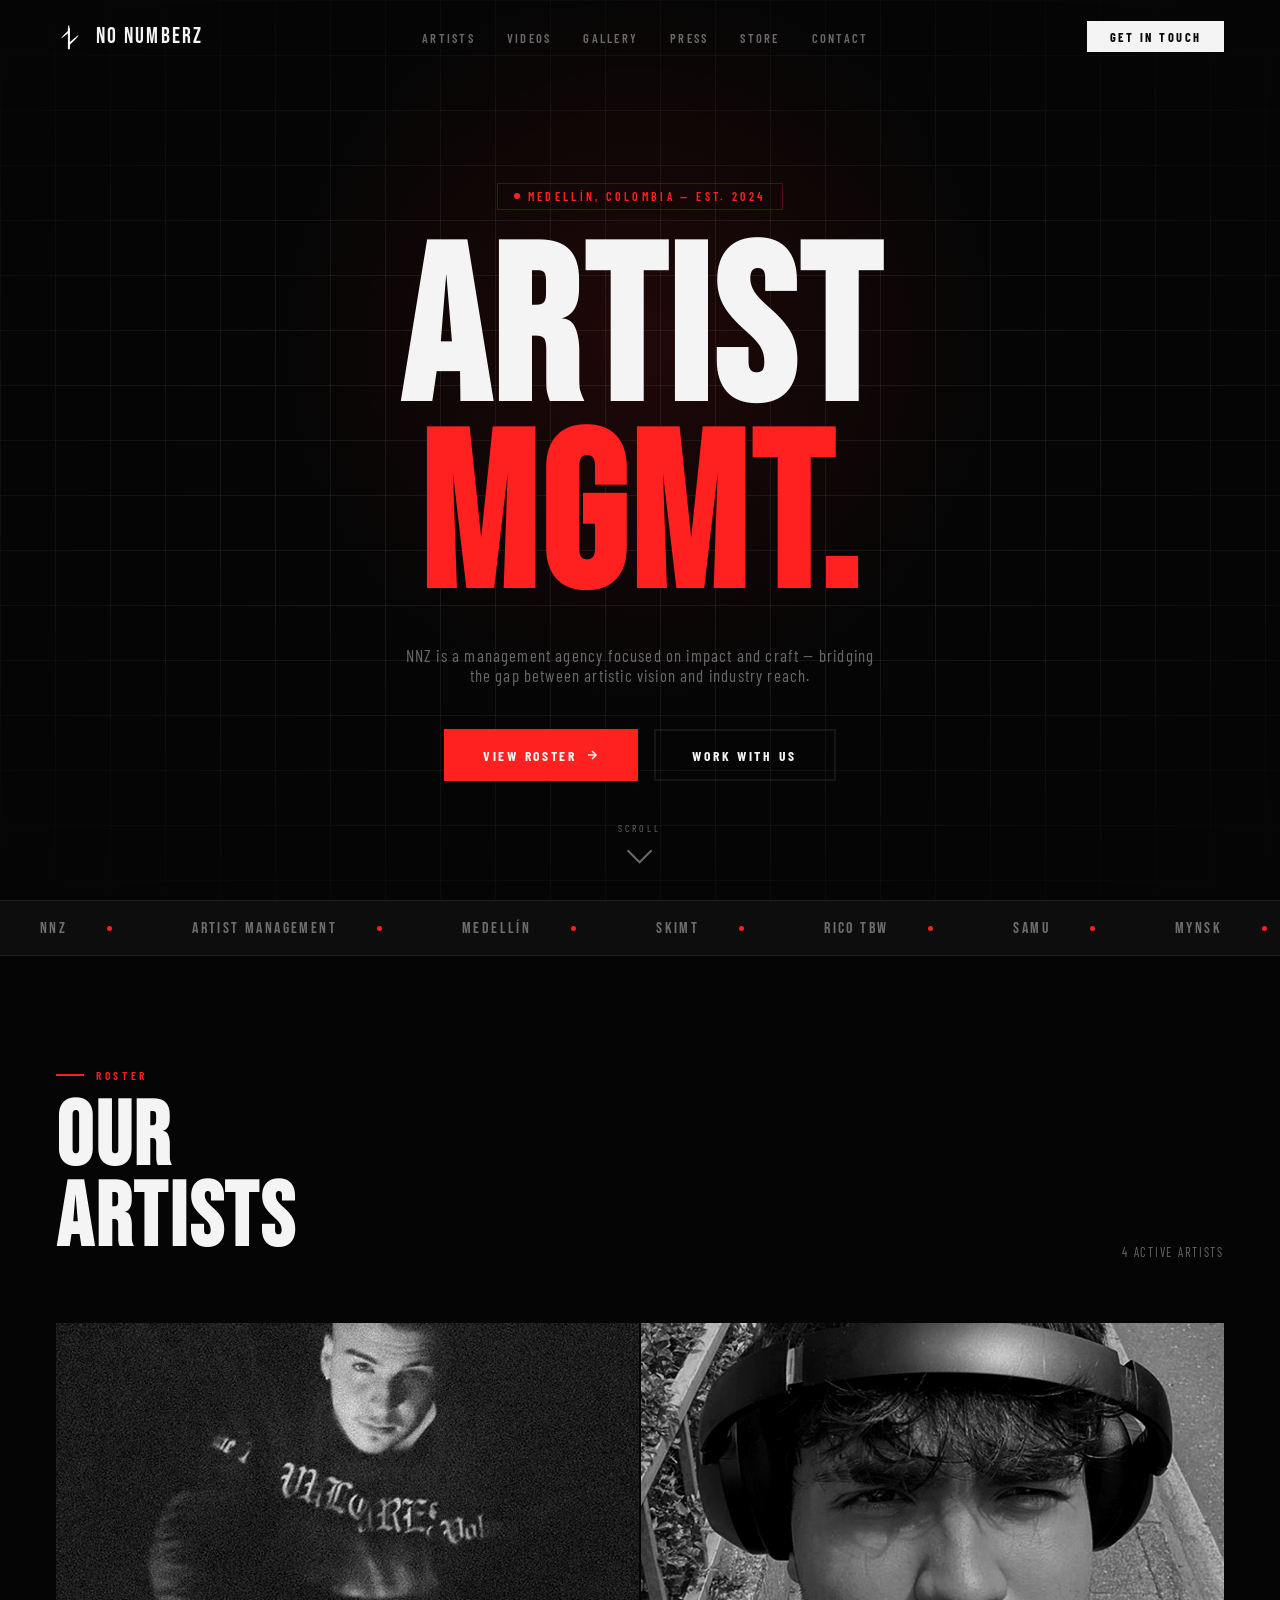
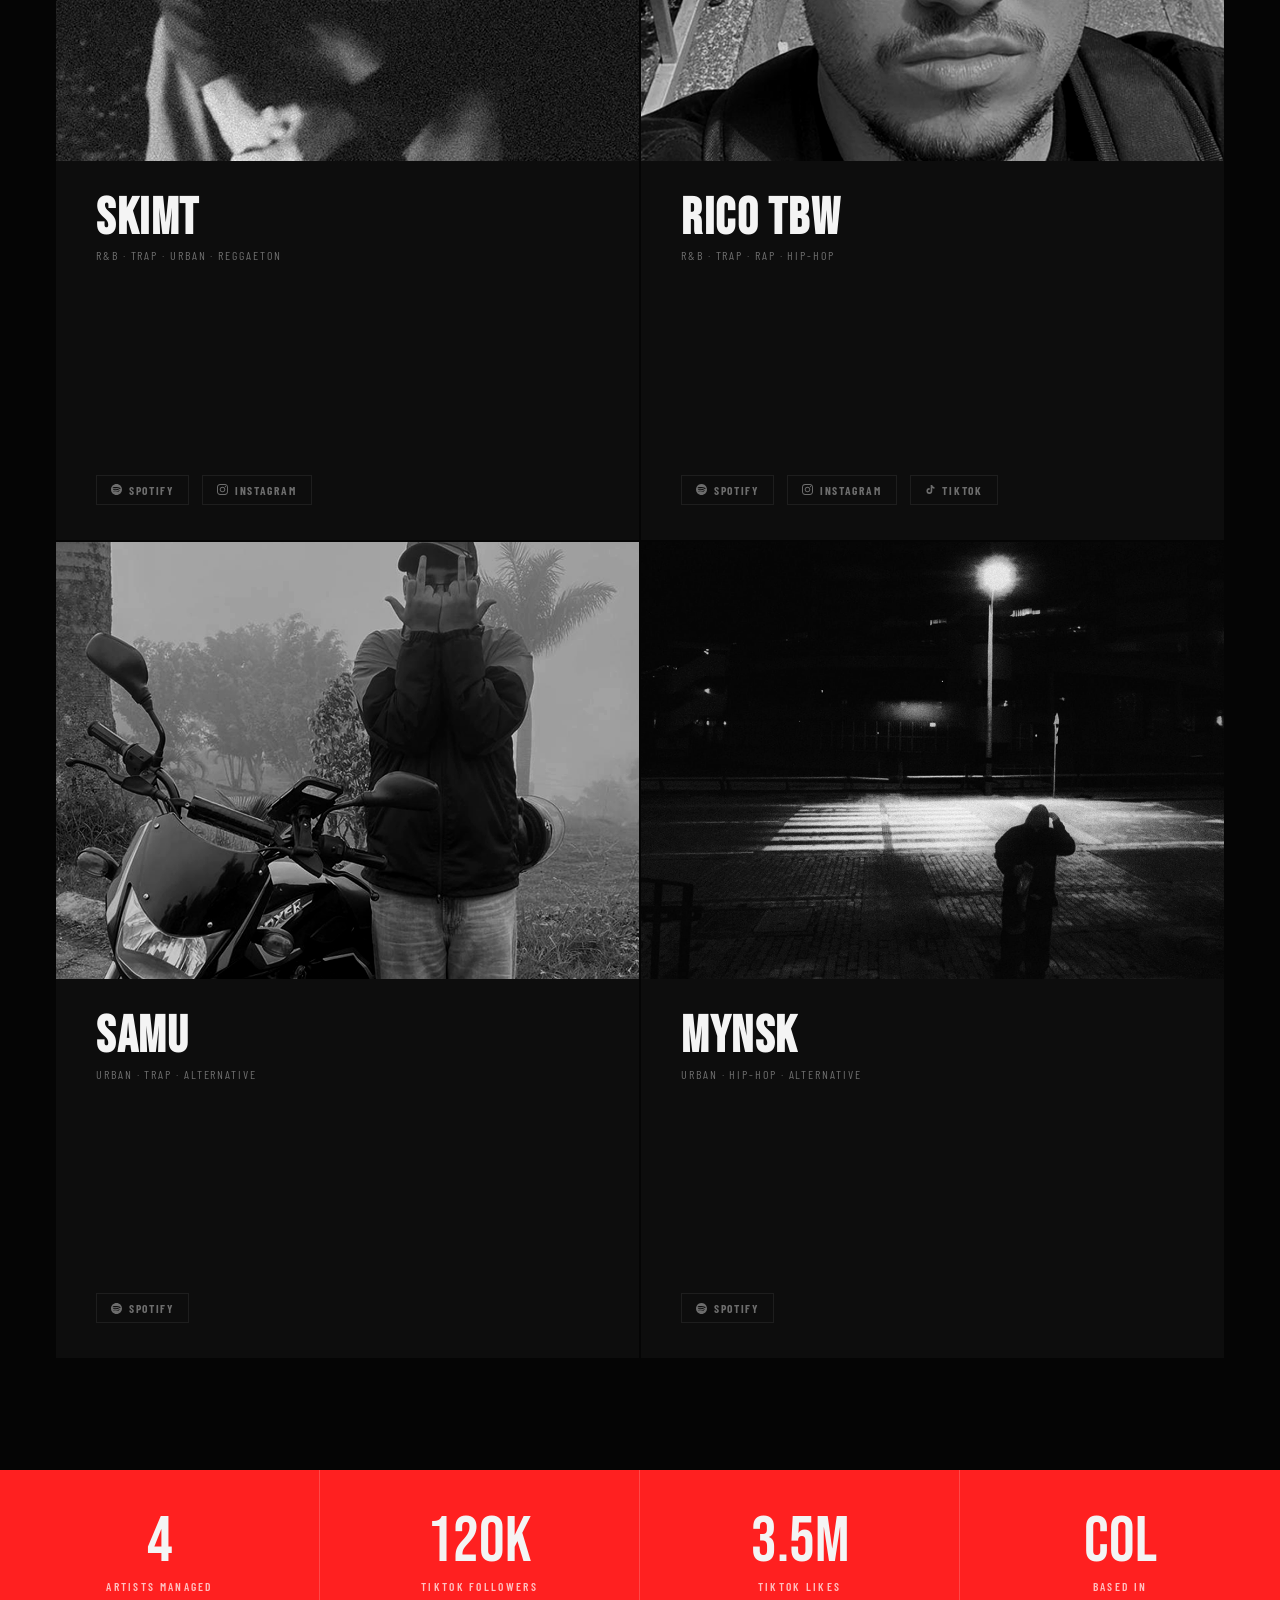
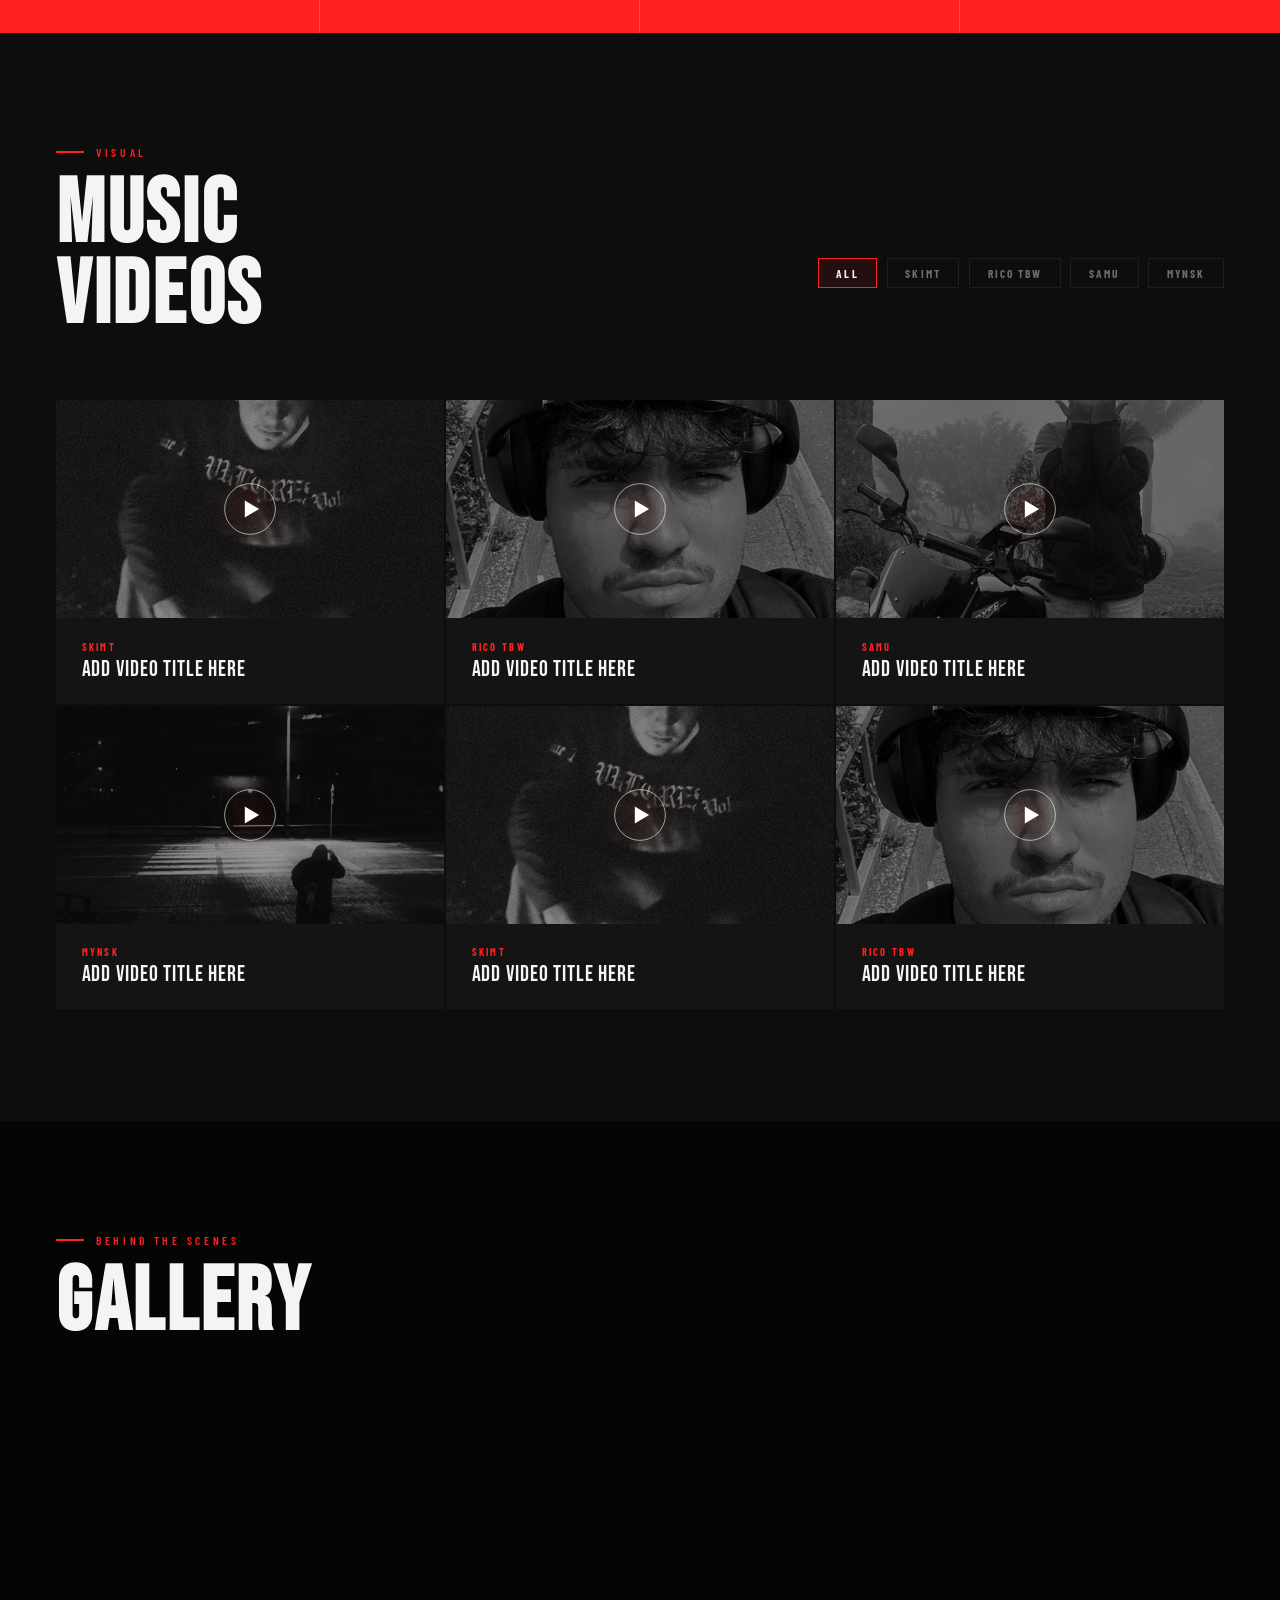
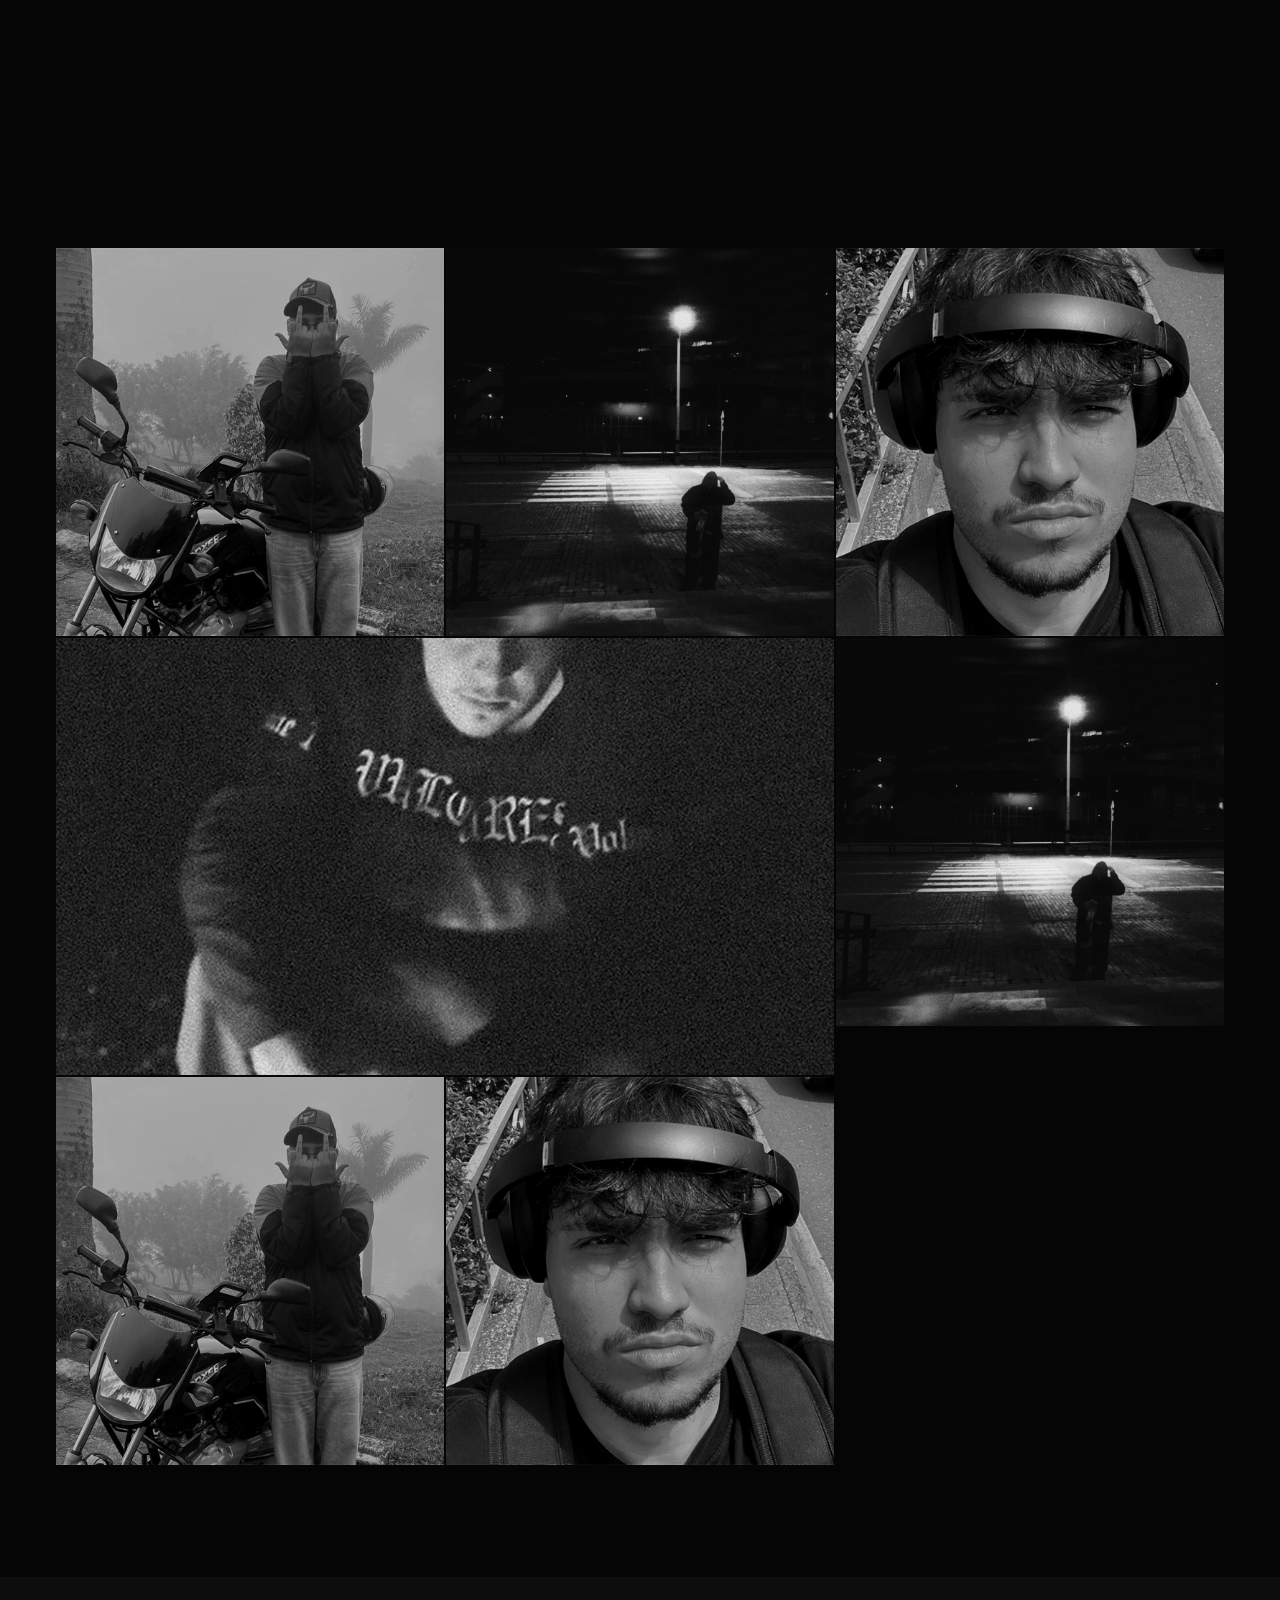
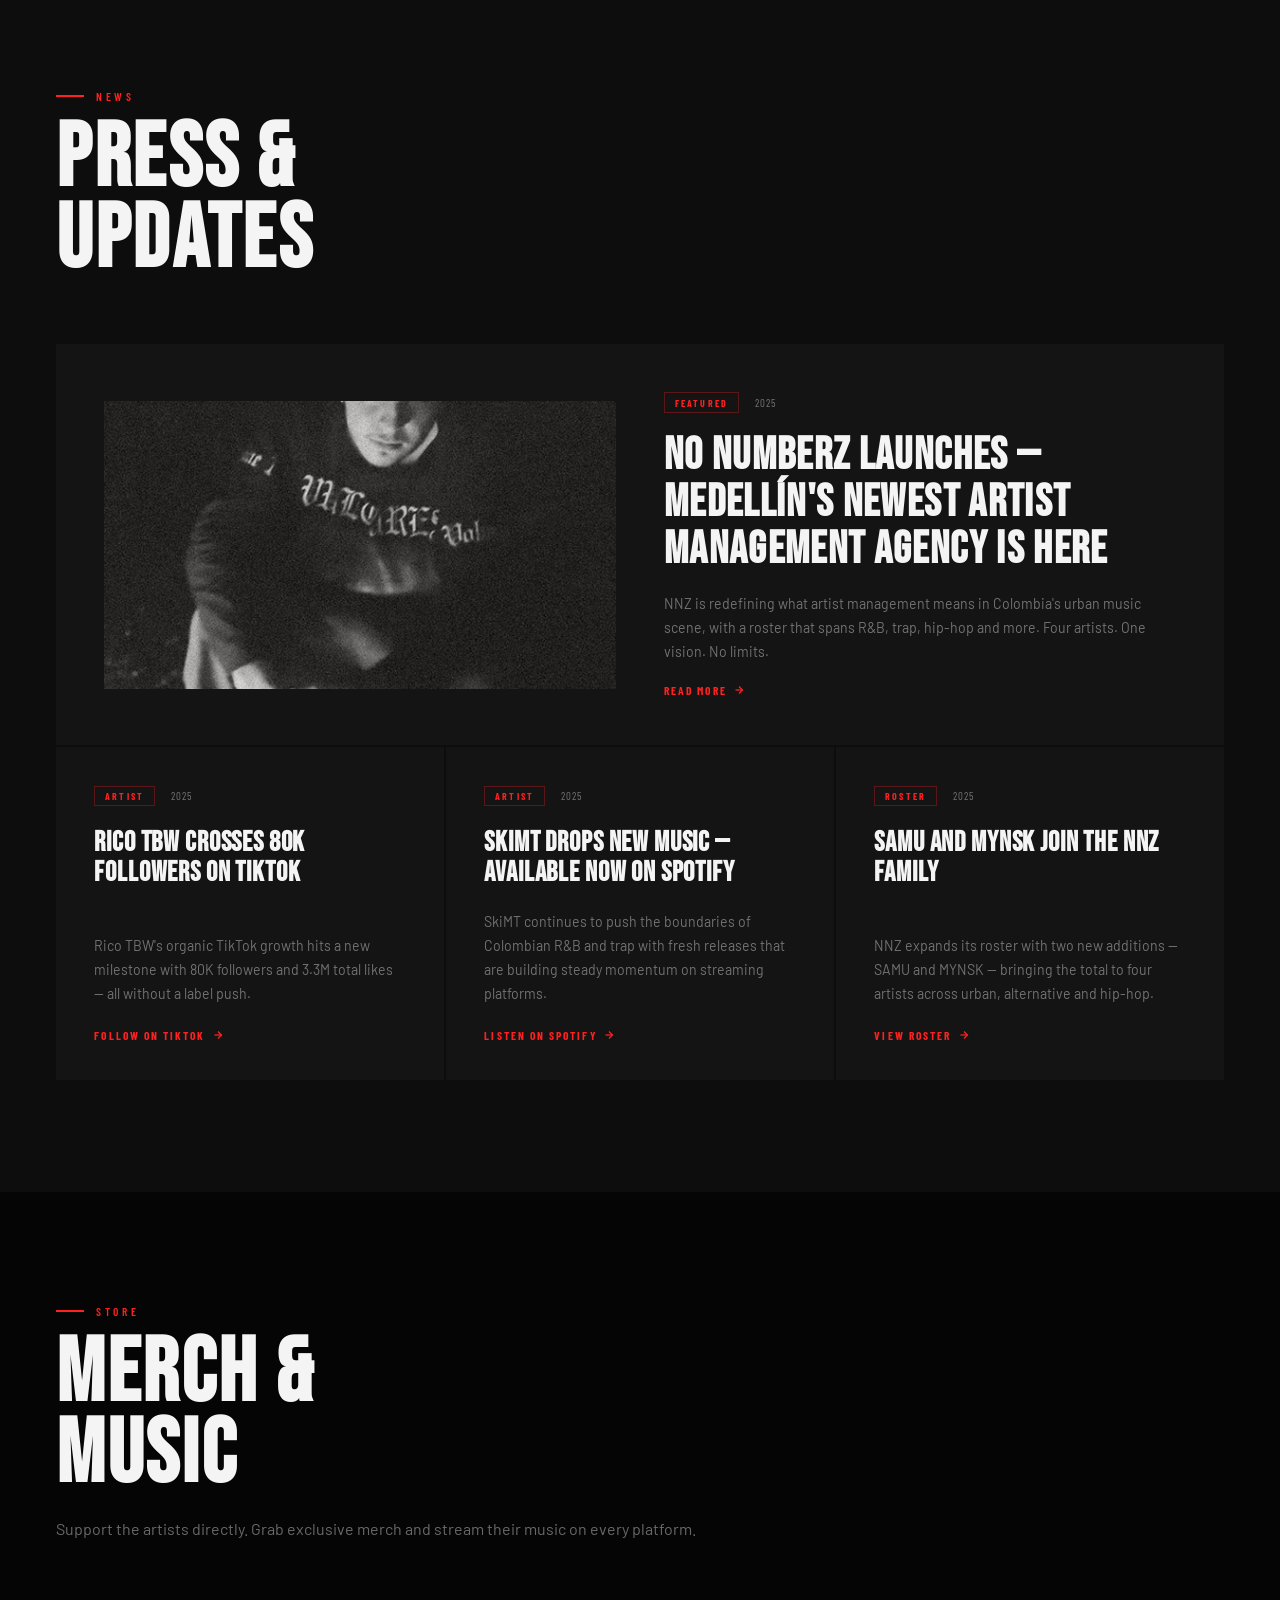
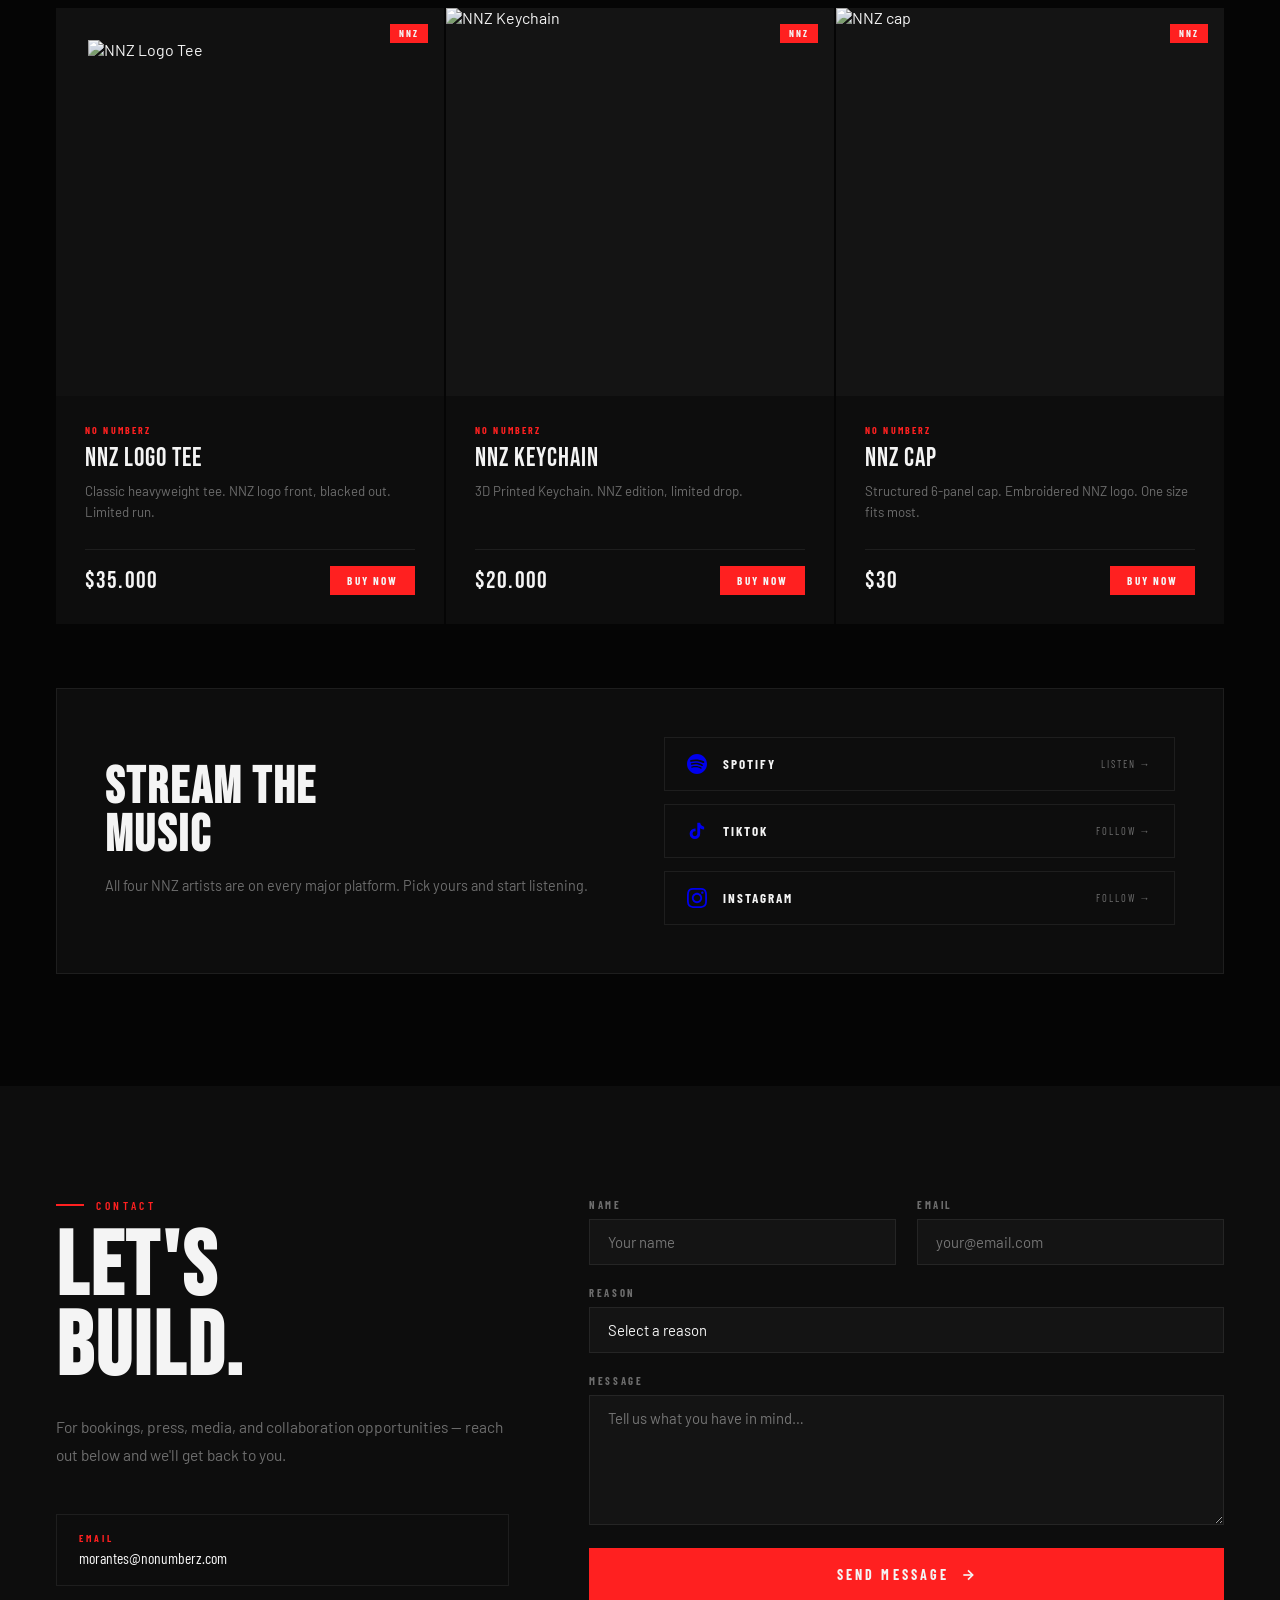
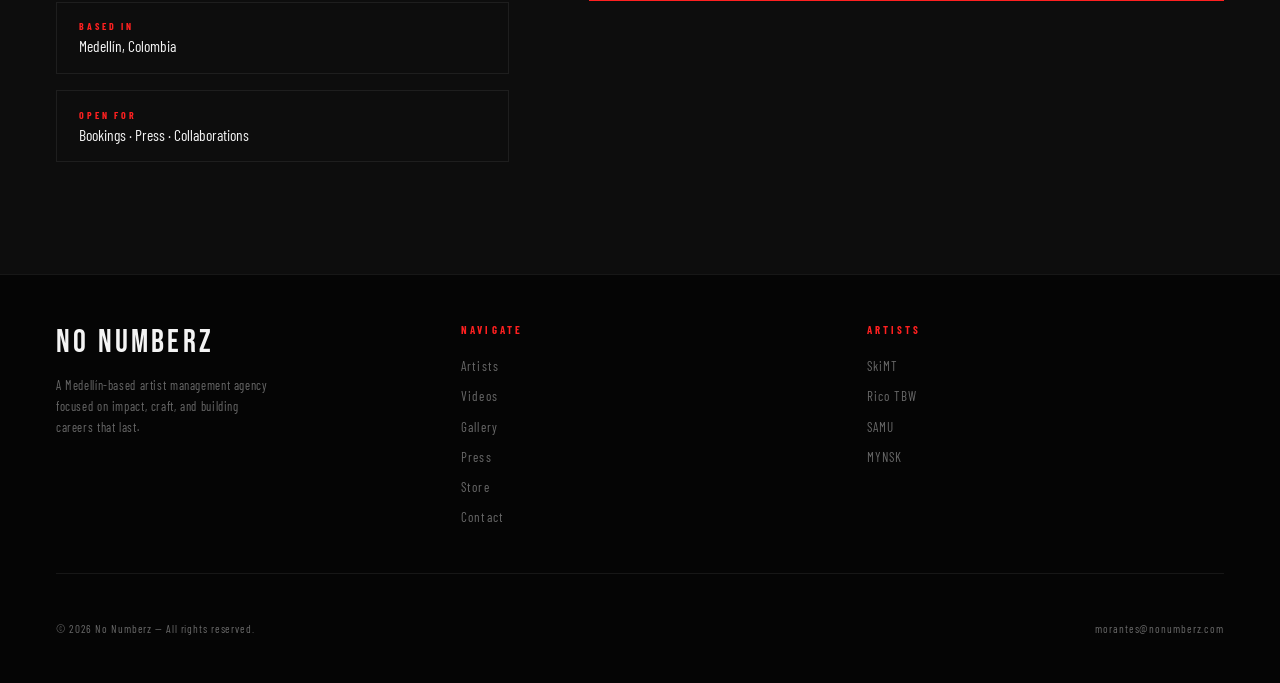
==== commit 8ae42ea6: "Update index.html" ====
--- a/index.html
+++ b/index.html
@@ -394,37 +394,37 @@
 
   <div class="store-grid">
     <div class="scard reveal">
-      <div class="scard-img"><span class="scard-badge">NNZ</span><img src="assets/nnz_white_logo_transparent.png" alt="NNZ Logo Tee" loading="lazy" style="object-fit:contain;padding:2rem;background:#111;" /></div>
+      <div class="scard-img"><span class="scard-badge">NNZ</span><img src="assets/NNZShirt.png" alt="NNZ Logo Tee" loading="lazy" style="object-fit:contain;padding:2rem;background:#111;" /></div>
       <div class="scard-body">
         <div class="scard-artist">No Numberz</div>
         <div class="scard-name">NNZ LOGO TEE</div>
         <p class="scard-desc">Classic heavyweight tee. NNZ logo front, blacked out. Limited run.</p>
         <div class="scard-footer">
-          <span class="scard-price">$35</span>
+          <span class="scard-price">$35.000</span>
           <button class="scard-btn" onclick="alert('Shop link coming soon — update this button with your store URL.')">Buy Now</button>
         </div>
       </div>
     </div>
 
     <div class="scard reveal" style="transition-delay:.1s">
-      <div class="scard-img"><span class="scard-badge">SkiMT</span><img src="assets/skimt.jpeg" alt="SkiMT merch" loading="lazy" /></div>
+      <div class="scard-img"><span class="scard-badge">NNZ</span><img src="assets/NNZKeychain.png" alt="NNZ Keychain" loading="lazy" /></div>
       <div class="scard-body">
-        <div class="scard-artist">SkiMT</div>
-        <div class="scard-name">SKIMT HOODIE</div>
-        <p class="scard-desc">Heavyweight pullover hoodie. SkiMT artist edition, limited drop.</p>
+        <div class="scard-artist">No Numberz</div>
+        <div class="scard-name">NNZ Keychain</div>
+        <p class="scard-desc">3D Printed Keychain. NNZ edition, limited drop.</p>
         <div class="scard-footer">
-          <span class="scard-price">$55</span>
+          <span class="scard-price">$20.000</span>
           <button class="scard-btn" onclick="alert('Shop link coming soon — update this button with your store URL.')">Buy Now</button>
         </div>
       </div>
     </div>
 
     <div class="scard reveal" style="transition-delay:.18s">
-      <div class="scard-img"><span class="scard-badge">Rico TBW</span><img src="assets/rico.png" alt="Rico TBW merch" loading="lazy" /></div>
+      <div class="scard-img"><span class="scard-badge">NNZ</span><img src="assets/NNZCap.png" alt="NNZ cap" loading="lazy" /></div>
       <div class="scard-body">
-        <div class="scard-artist">Rico TBW</div>
-        <div class="scard-name">TBW CAP</div>
-        <p class="scard-desc">Structured 6-panel cap. Embroidered TBW logo. One size fits most.</p>
+        <div class="scard-artist">No Numberz</div>
+        <div class="scard-name">NNZ CAP</div>
+        <p class="scard-desc">Structured 6-panel cap. Embroidered NNZ logo. One size fits most.</p>
         <div class="scard-footer">
           <span class="scard-price">$30</span>
           <button class="scard-btn" onclick="alert('Shop link coming soon — update this button with your store URL.')">Buy Now</button>
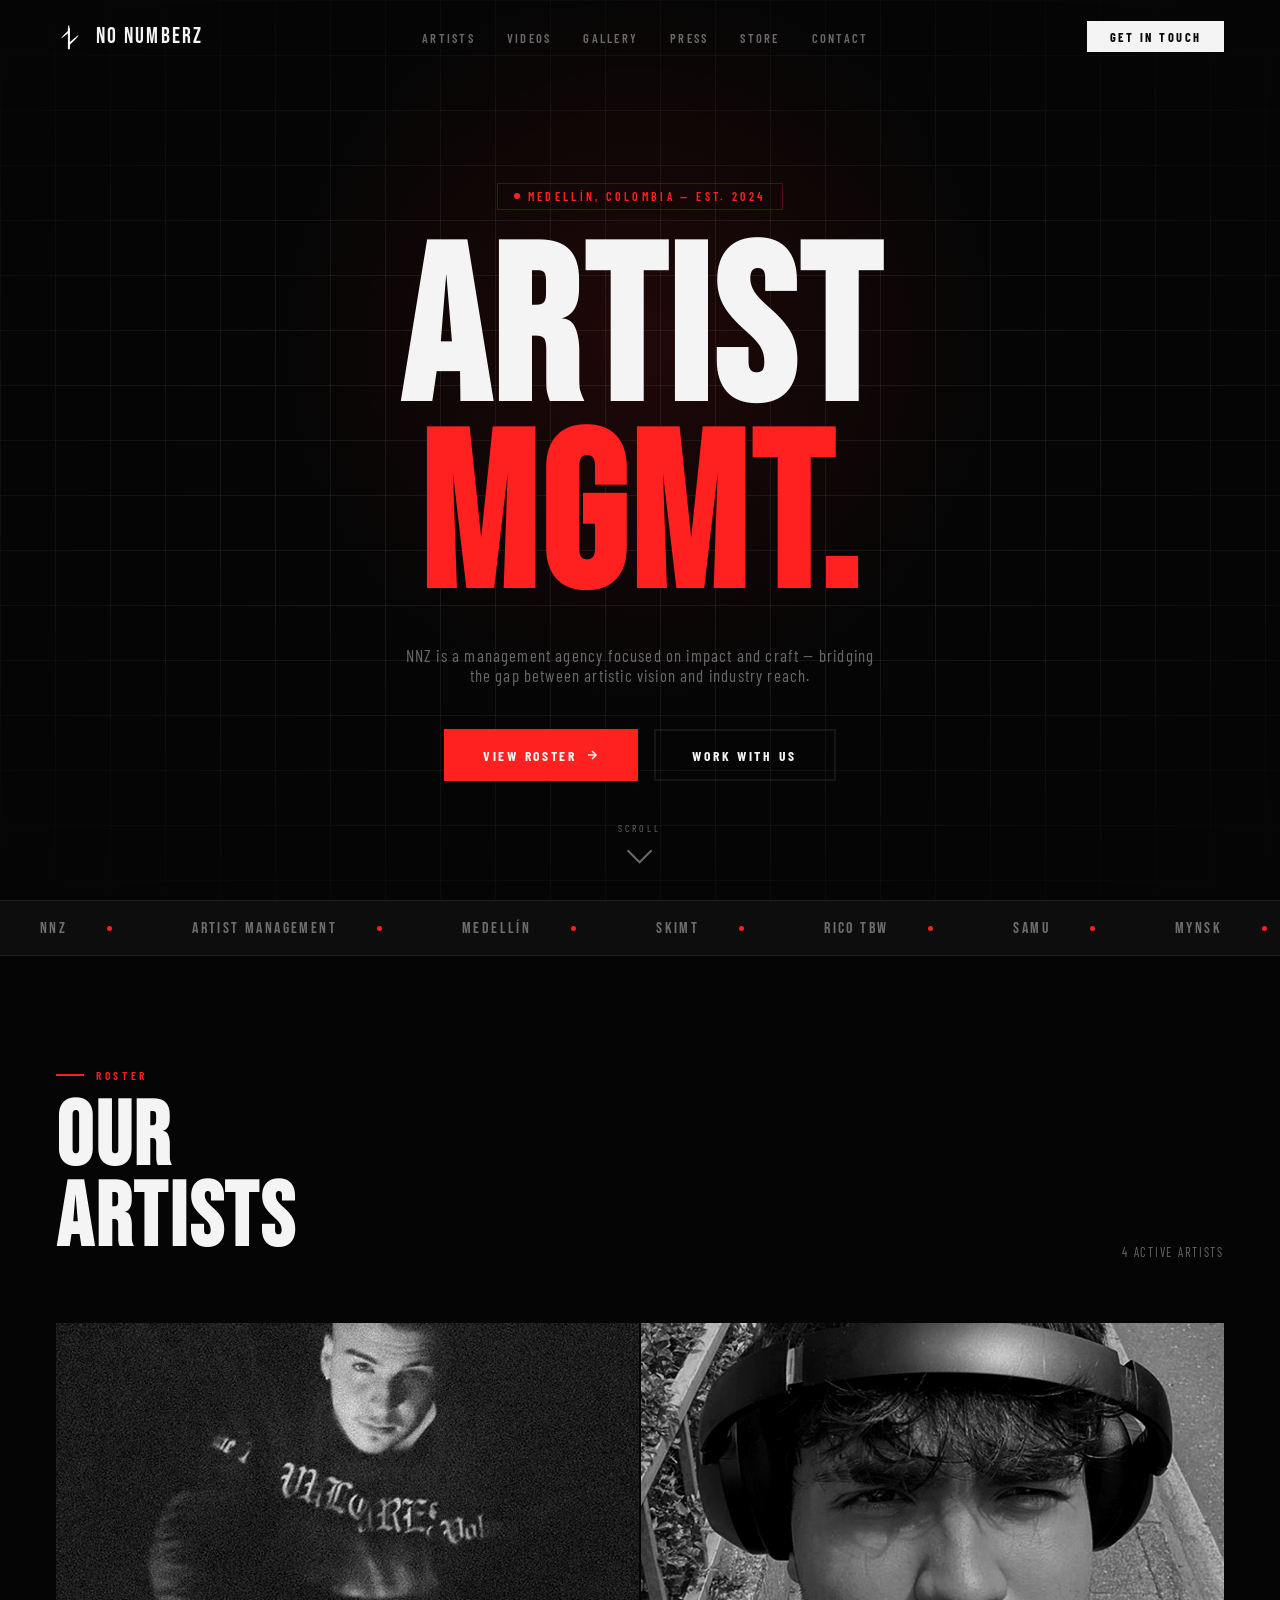
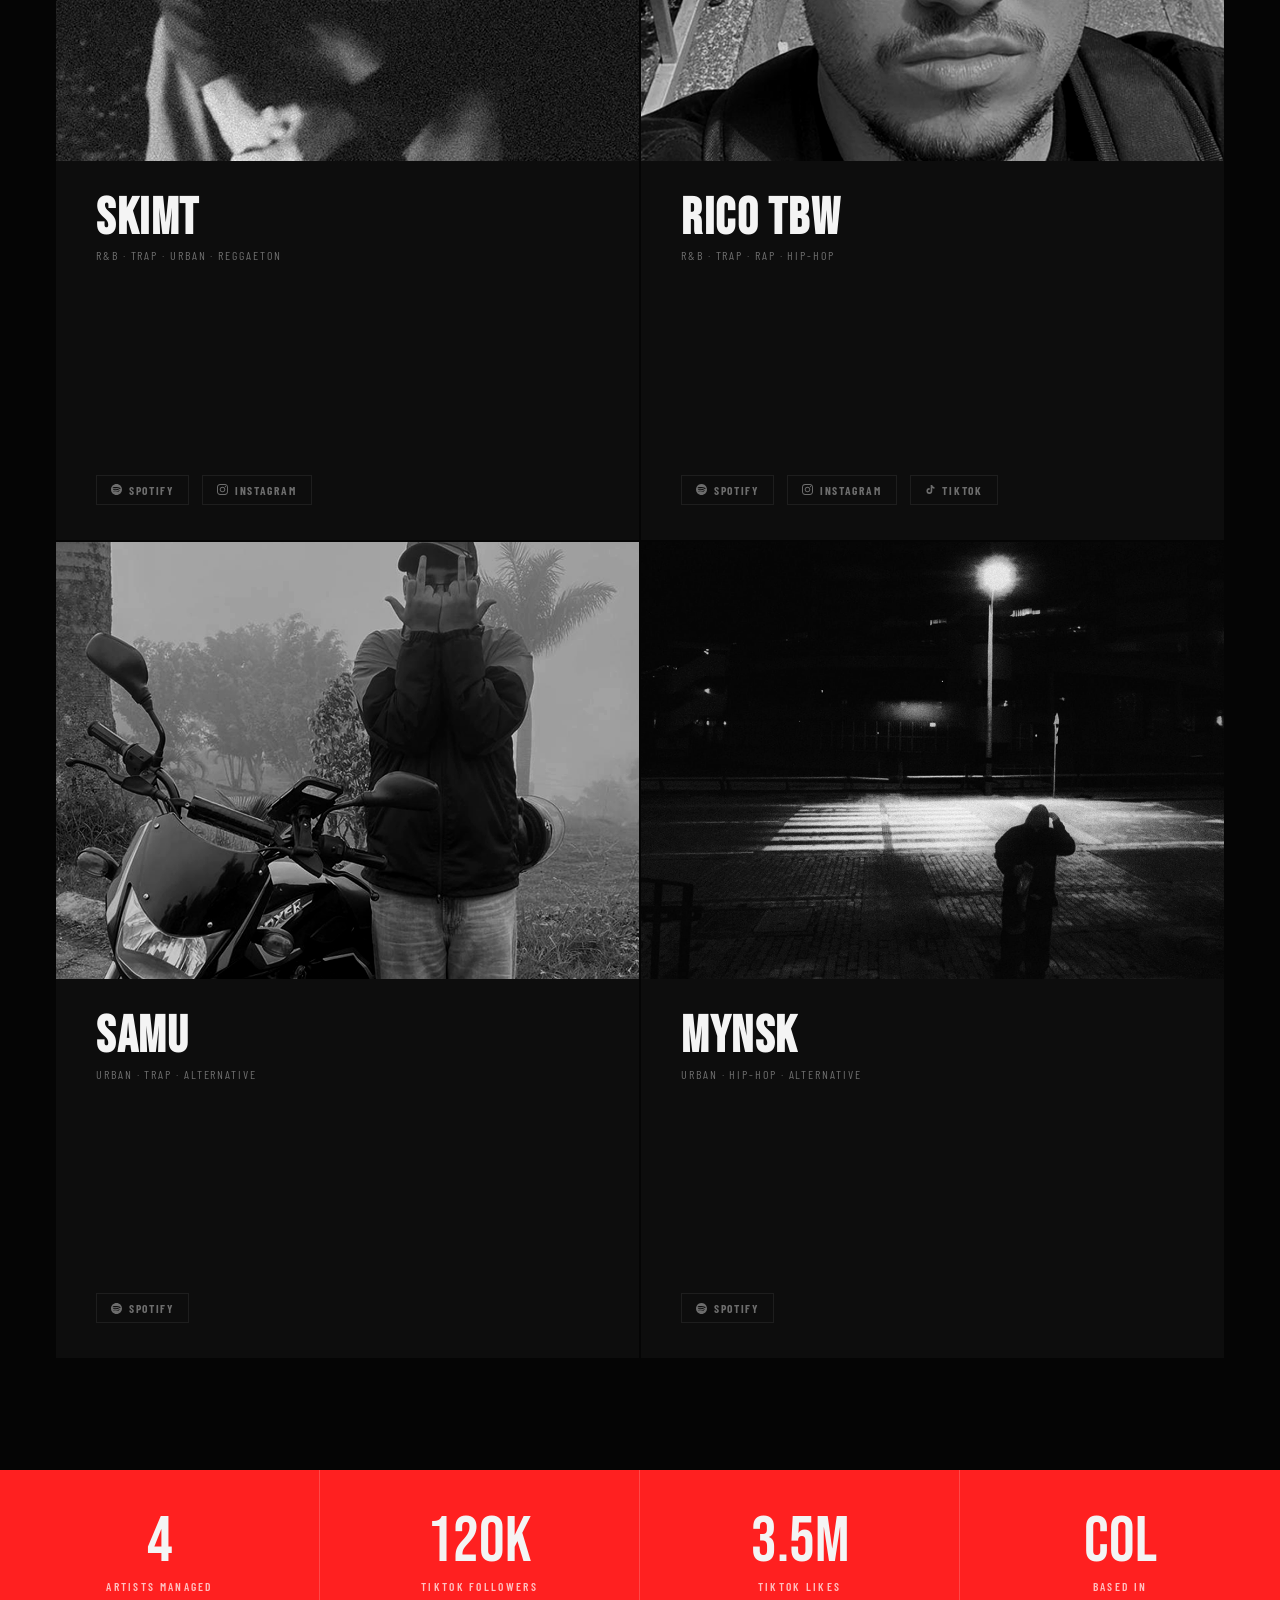
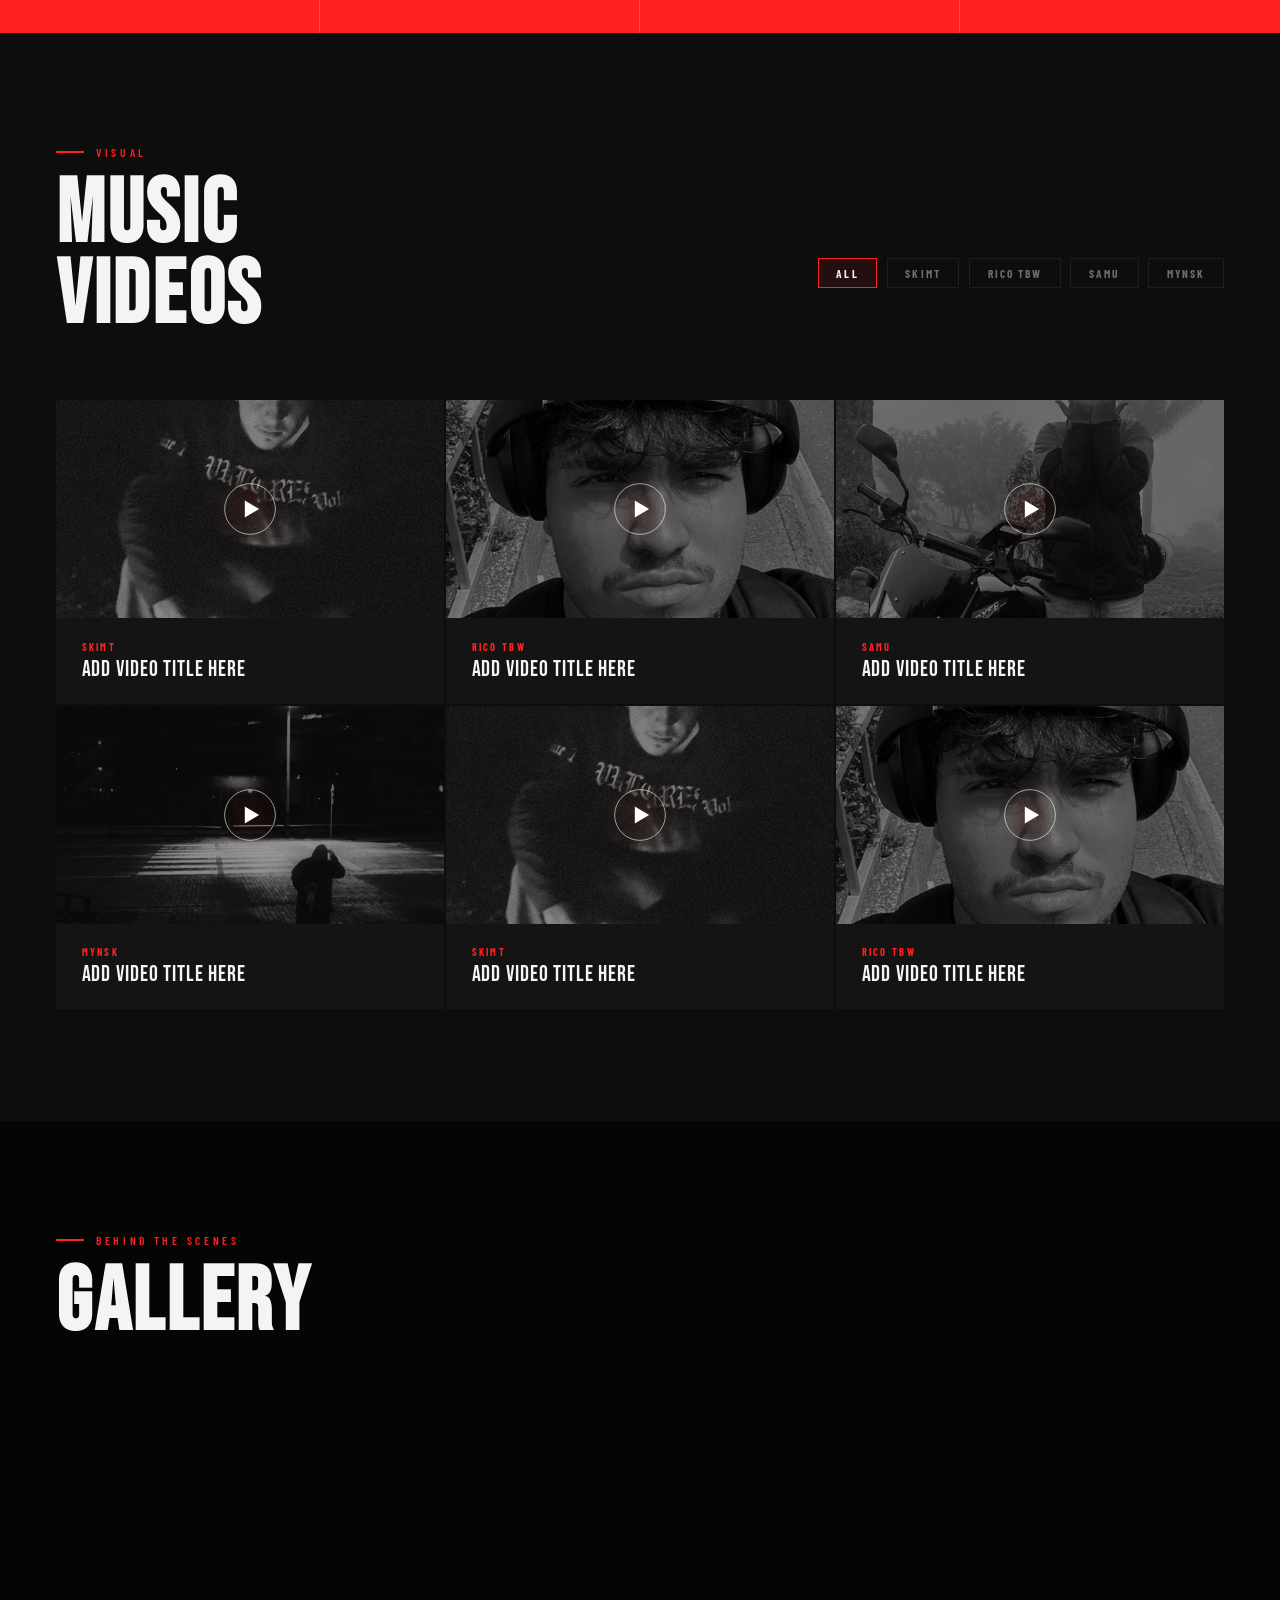
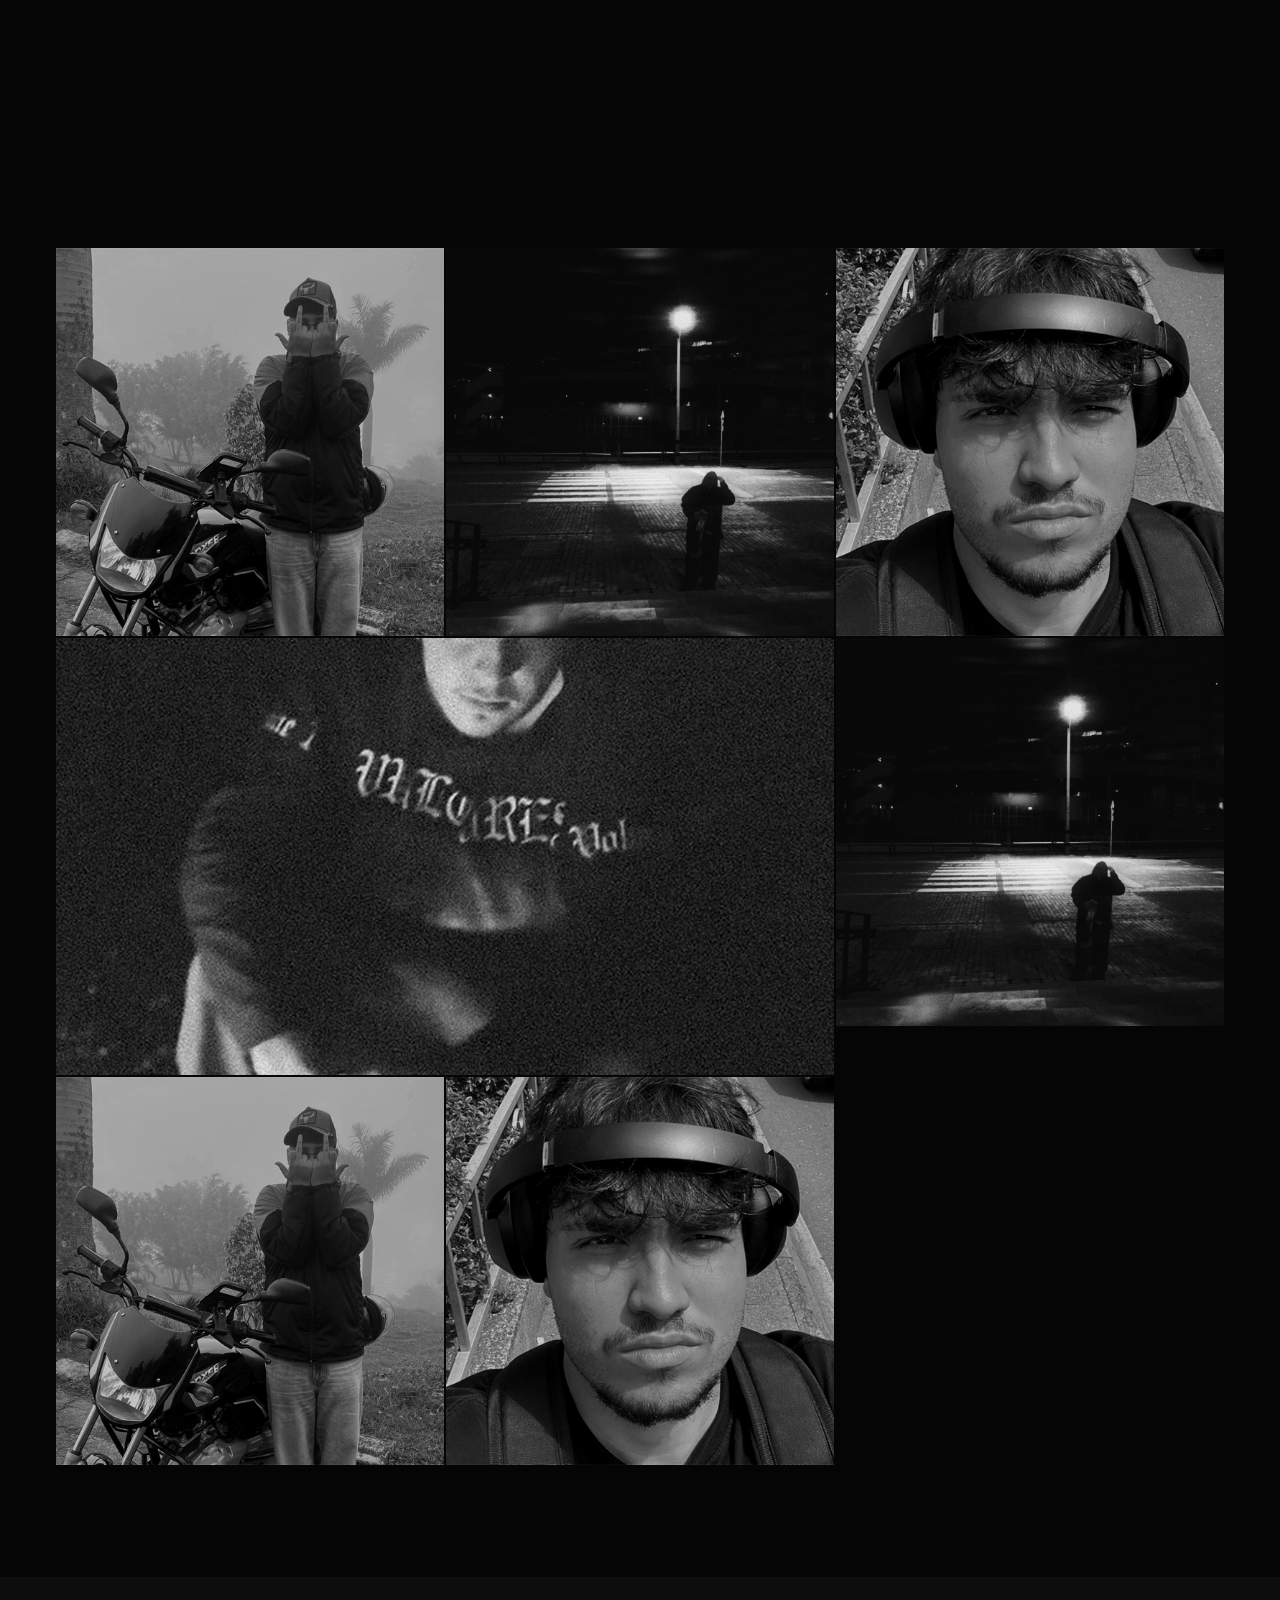
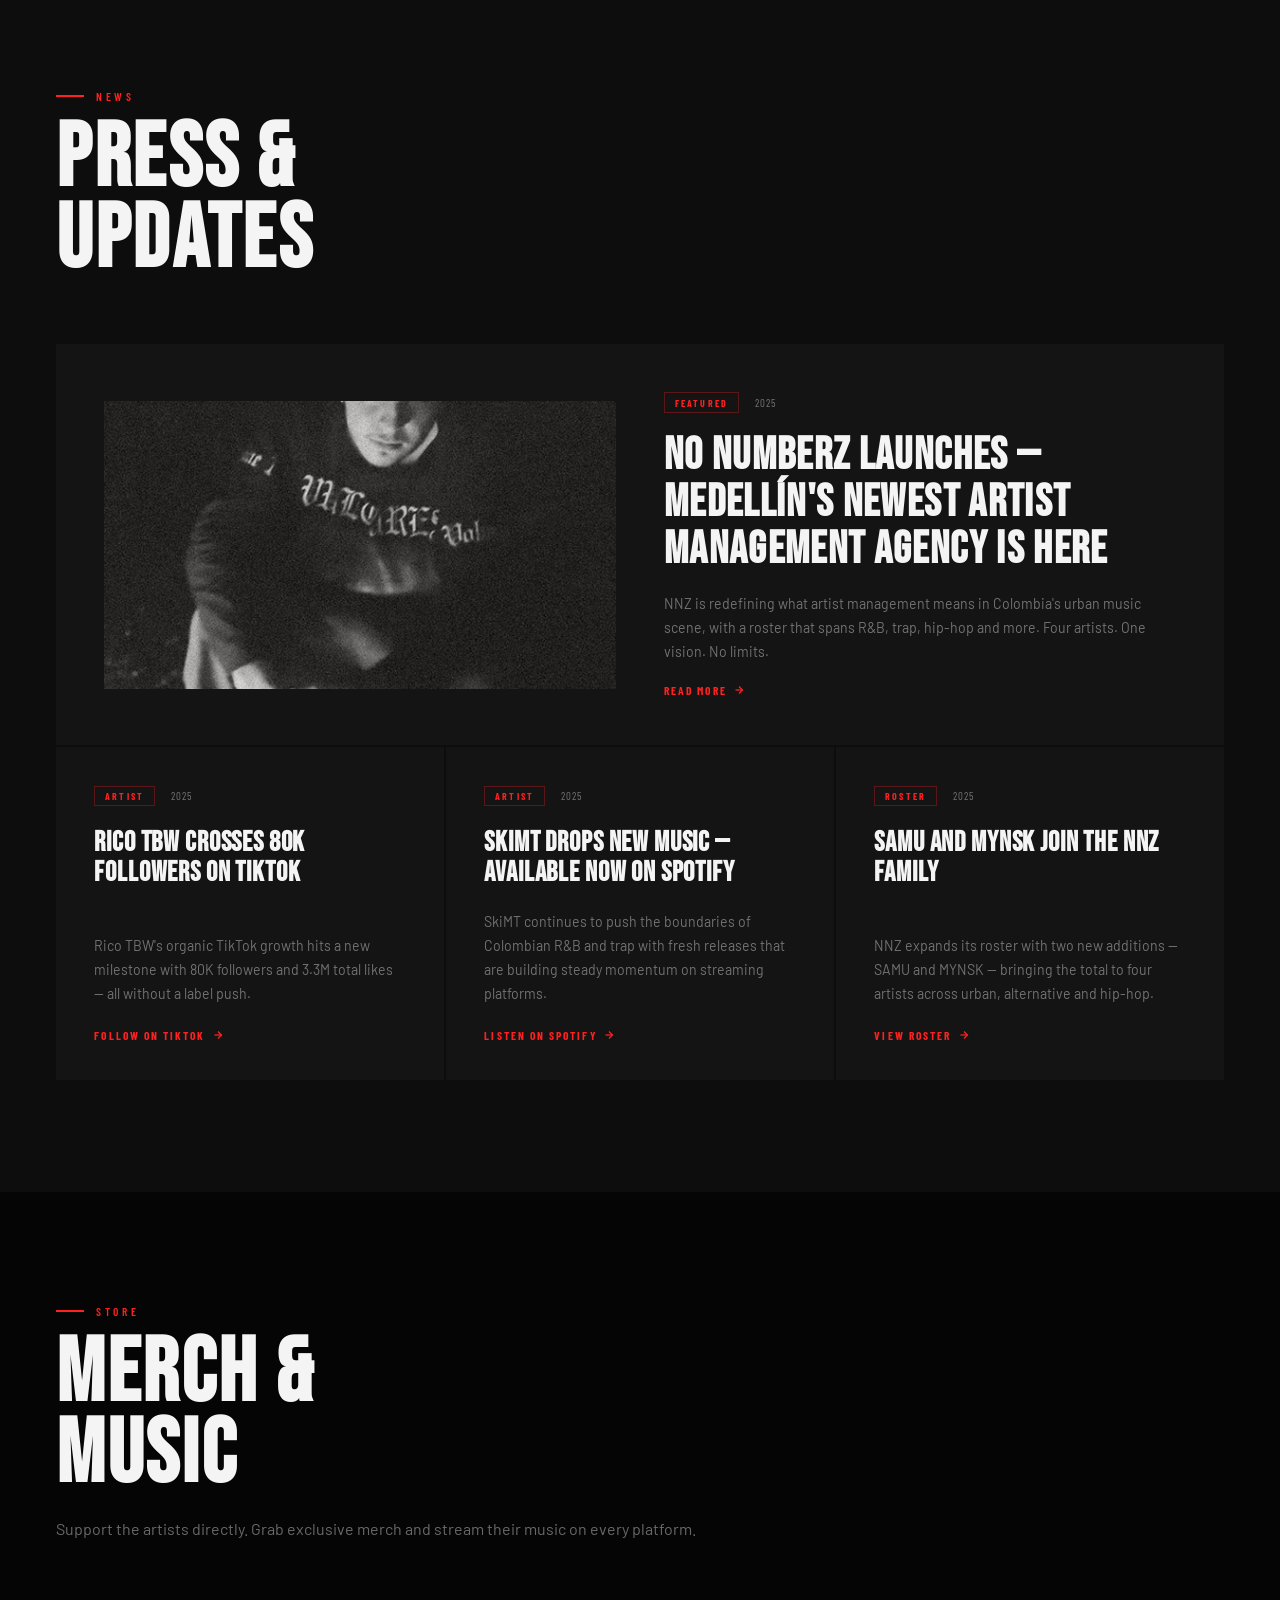
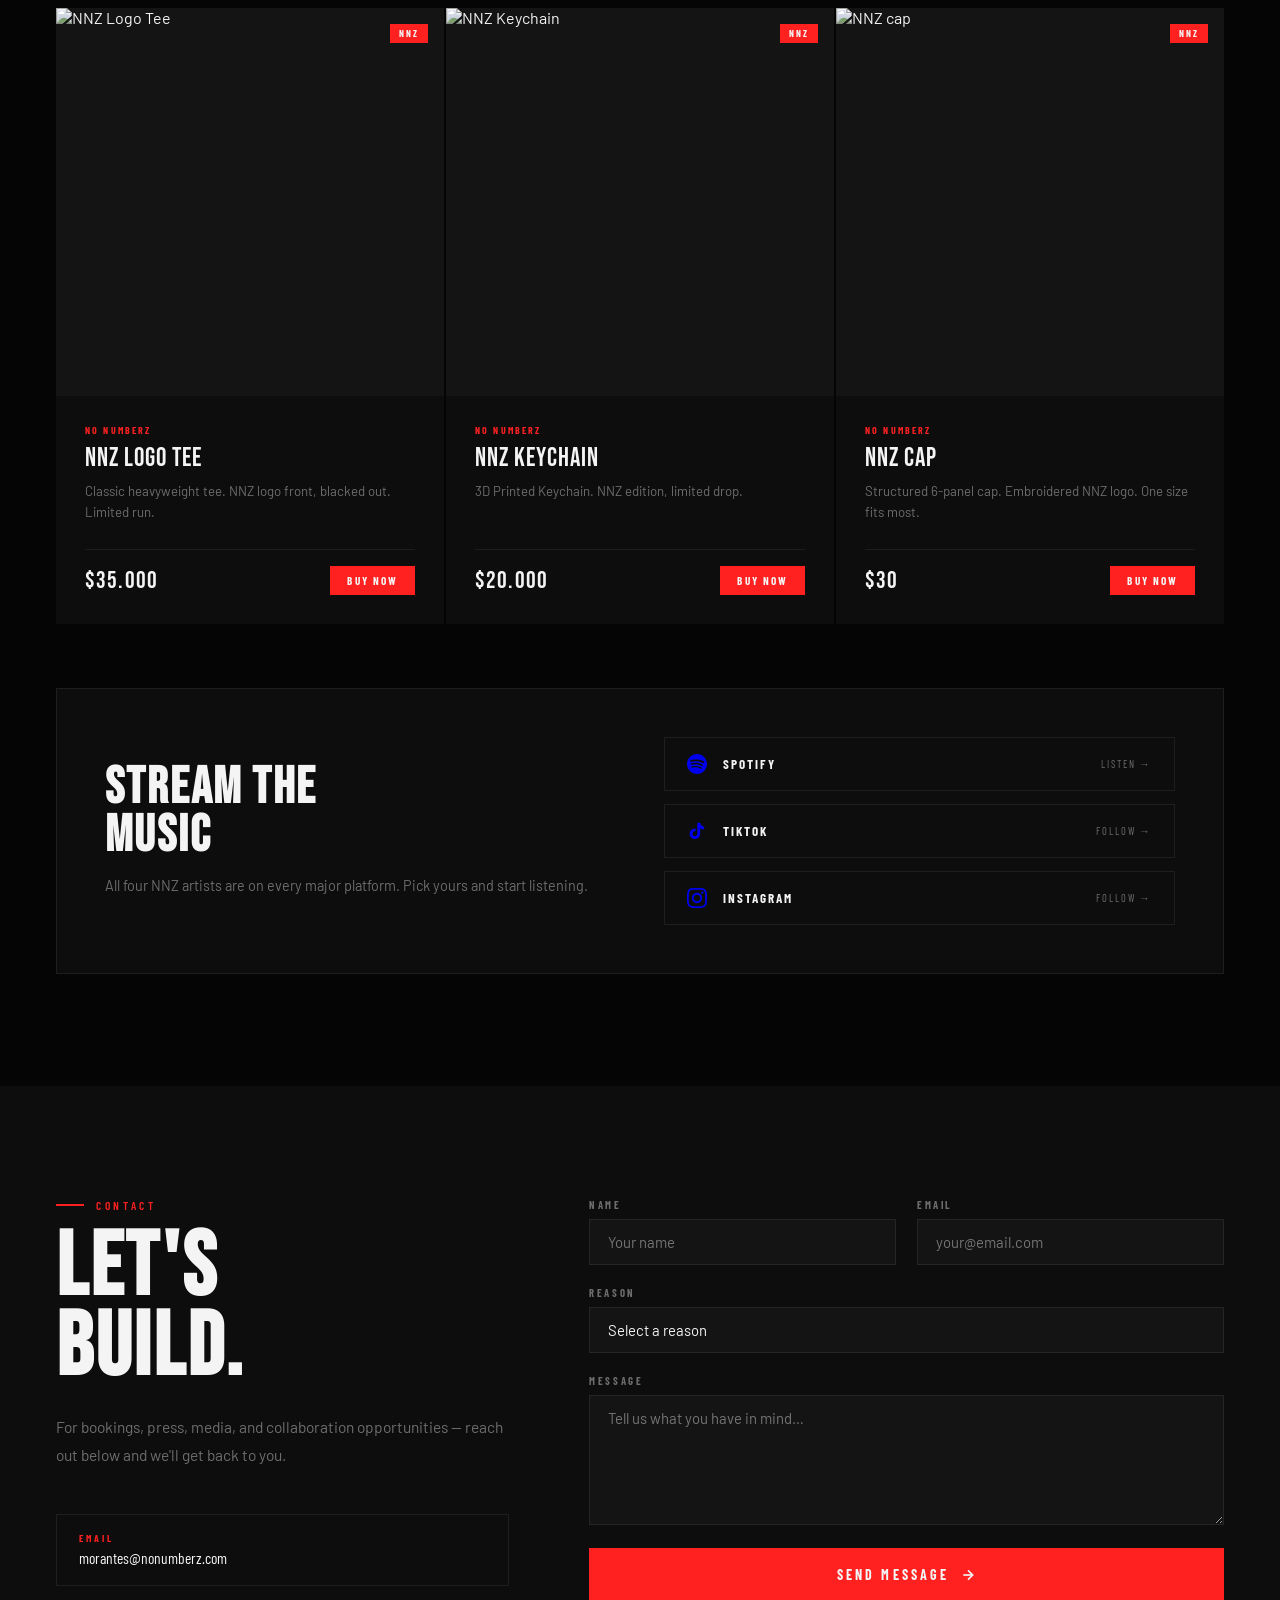
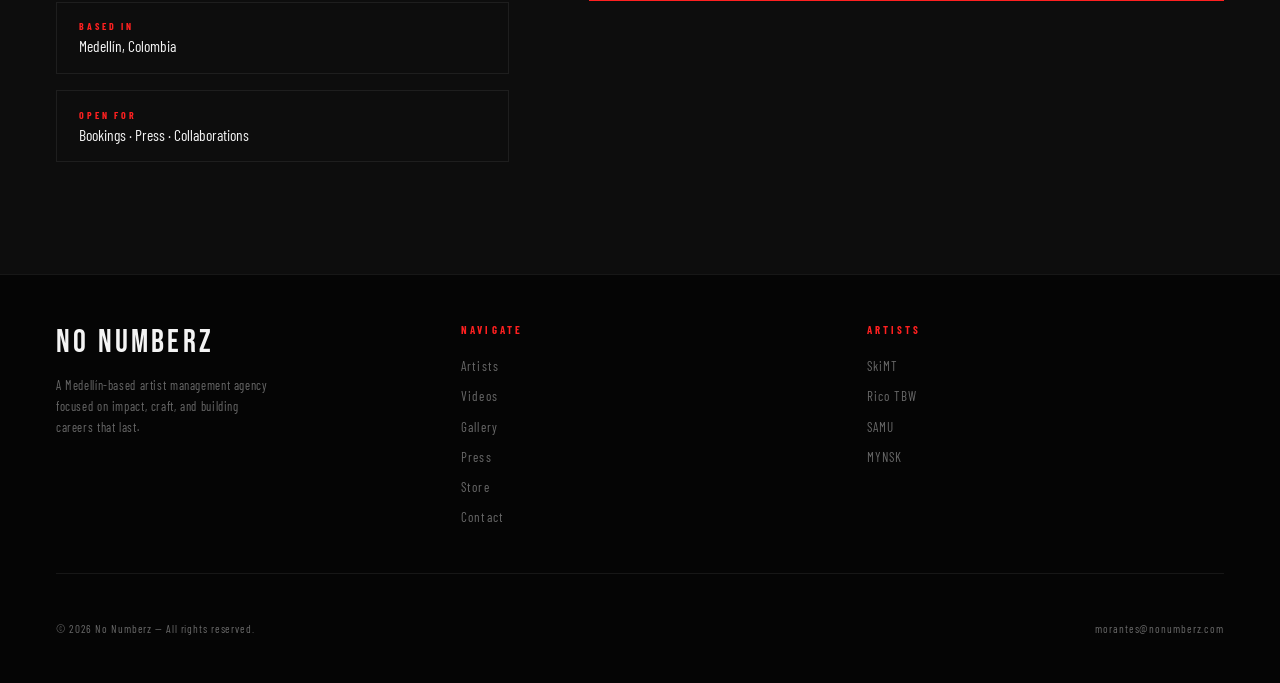
==== commit 18279b41: "Update index.html" ====
--- a/index.html
+++ b/index.html
@@ -394,7 +394,7 @@
 
   <div class="store-grid">
     <div class="scard reveal">
-      <div class="scard-img"><span class="scard-badge">NNZ</span><img src="assets/NNZShirt.png" alt="NNZ Logo Tee" loading="lazy" style="object-fit:contain;padding:2rem;background:#111;" /></div>
+      <div class="scard-img"><span class="scard-badge">NNZ</span><img src="assets/NNZShirt.png" alt="NNZ Logo Tee" loading="lazy" /></div>
       <div class="scard-body">
         <div class="scard-artist">No Numberz</div>
         <div class="scard-name">NNZ LOGO TEE</div>
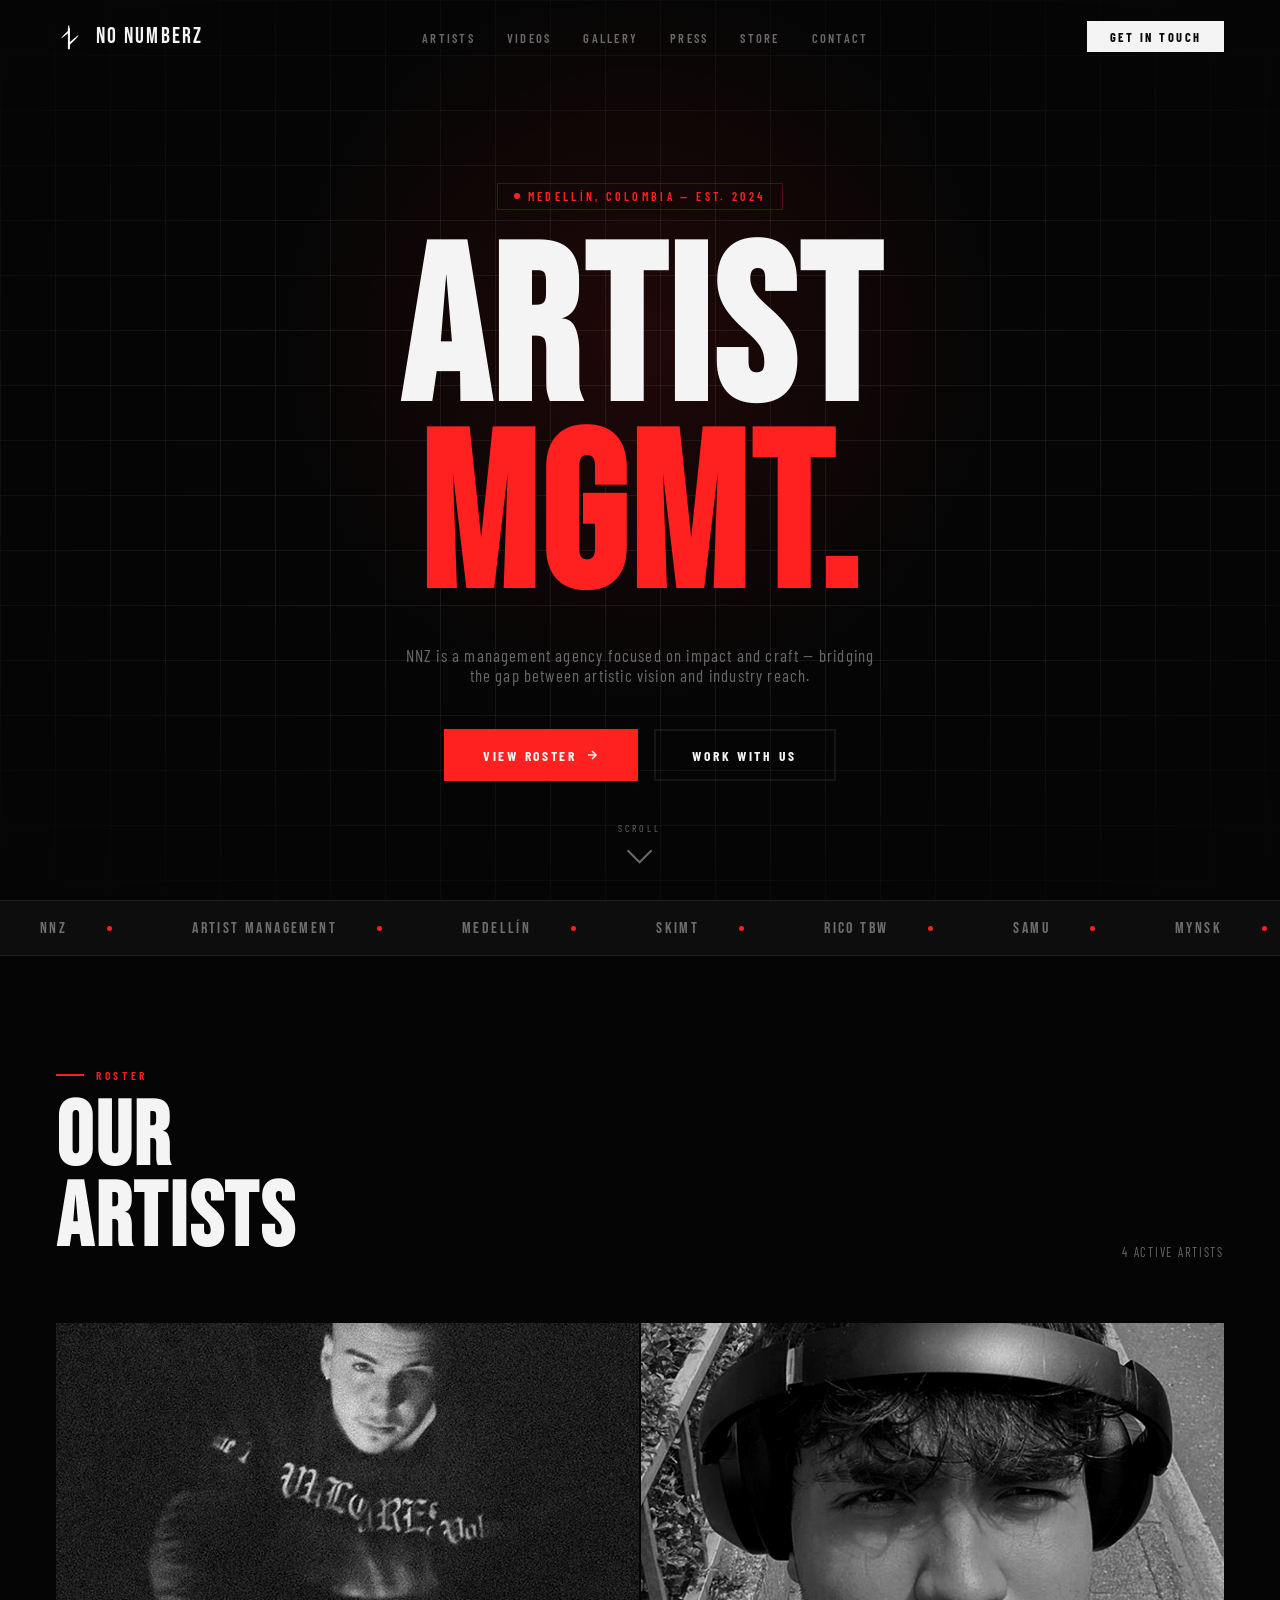
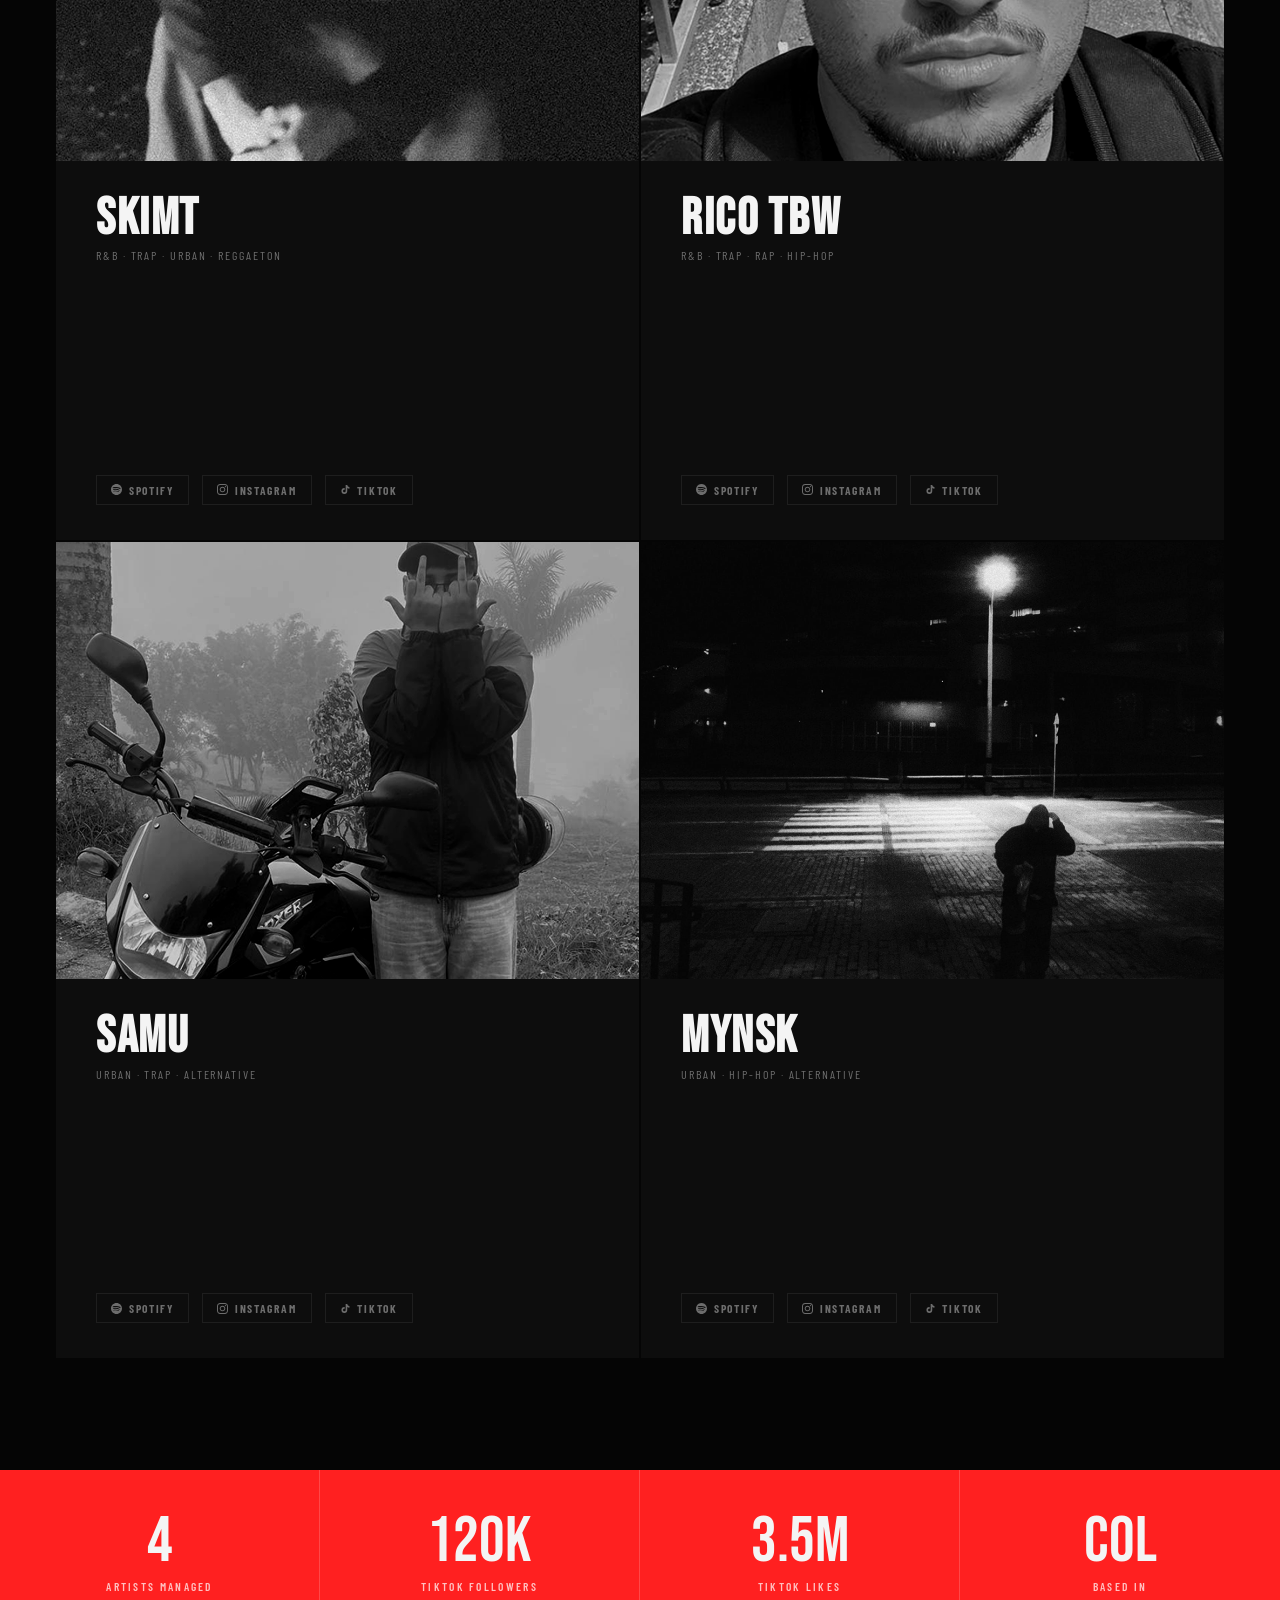
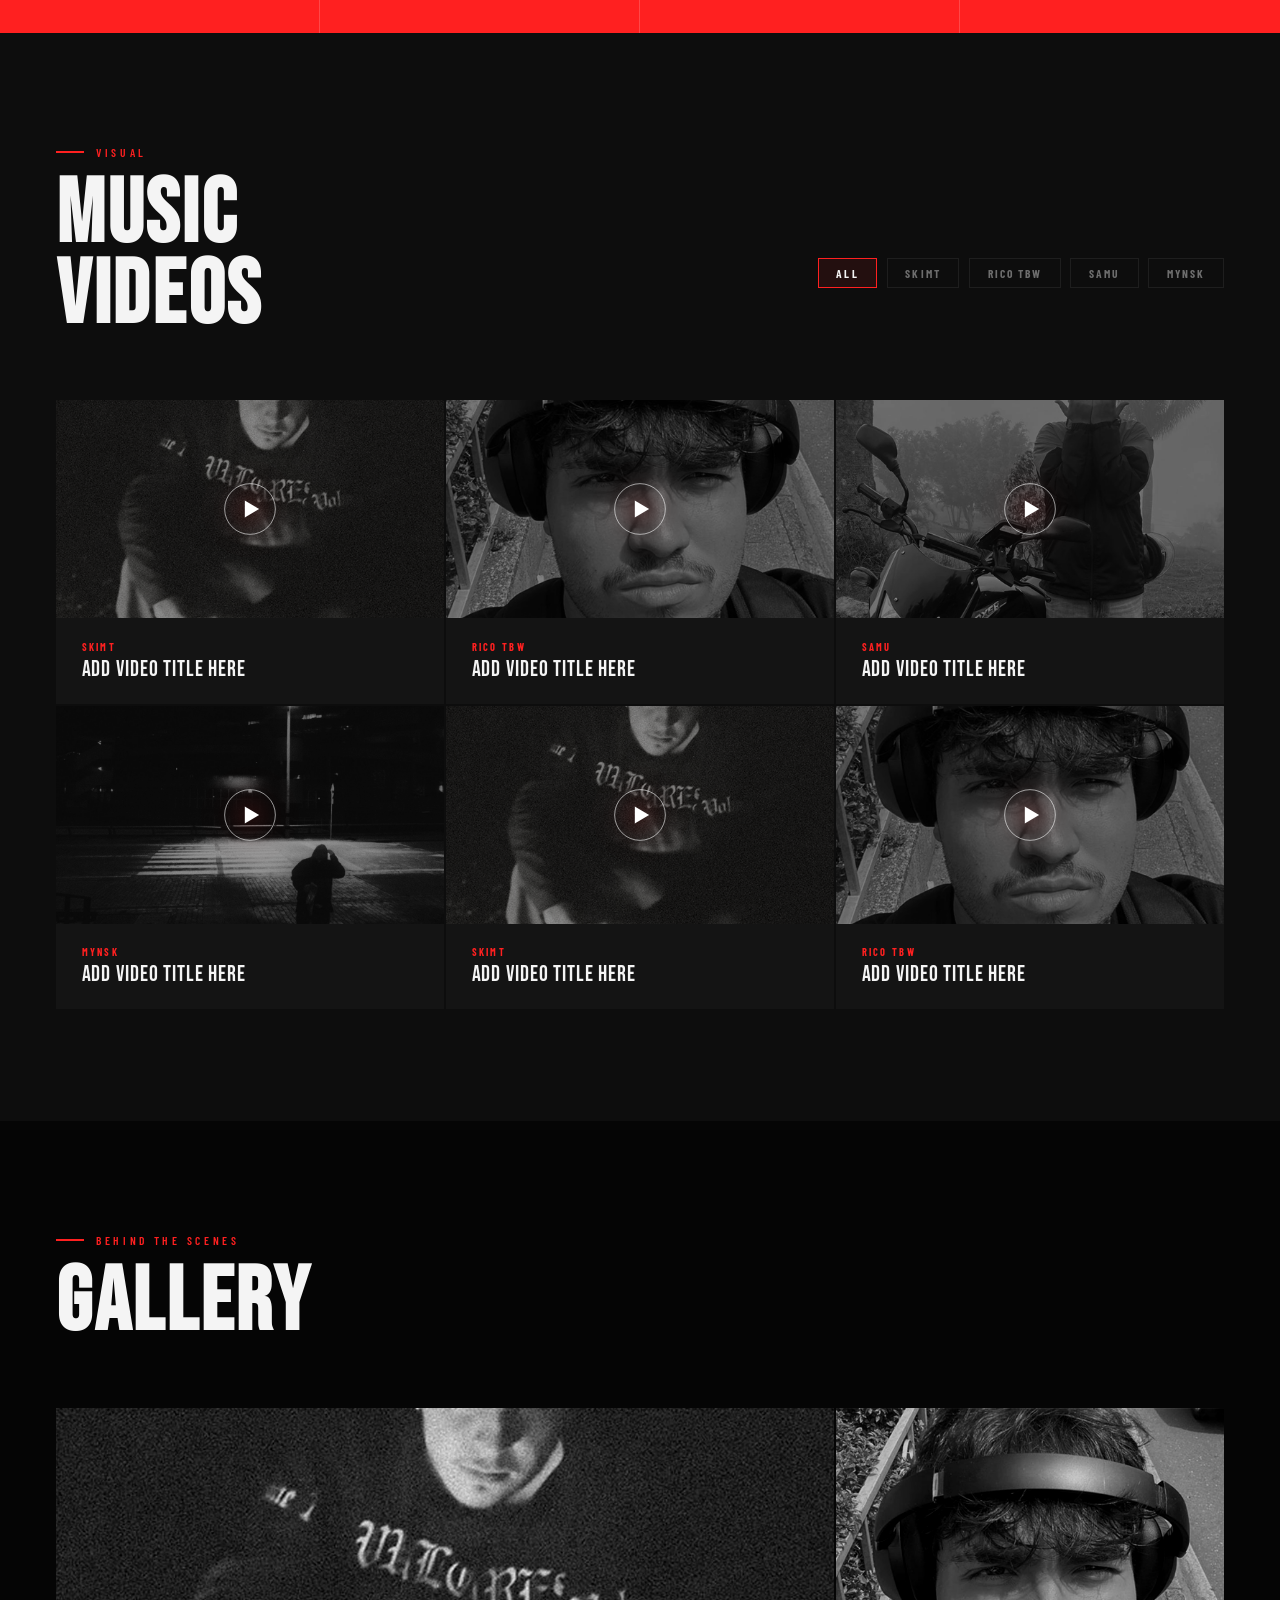
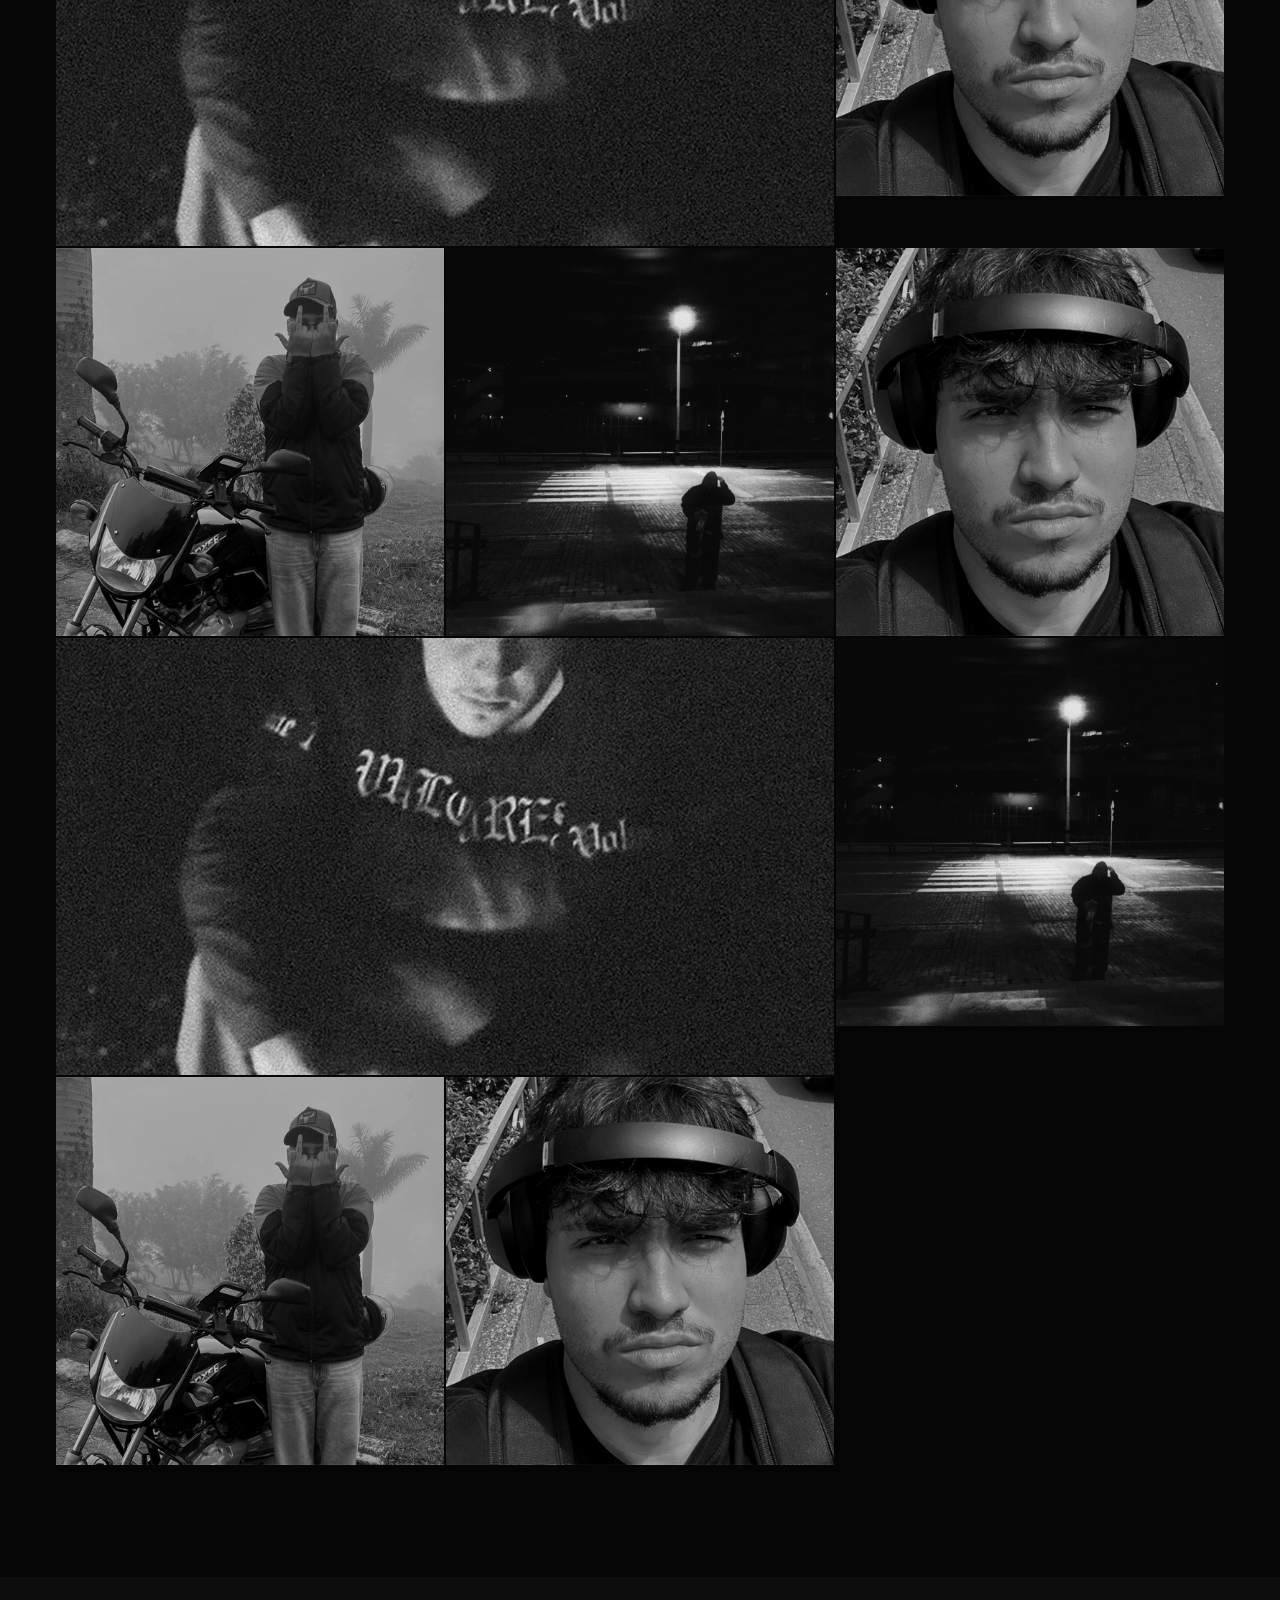
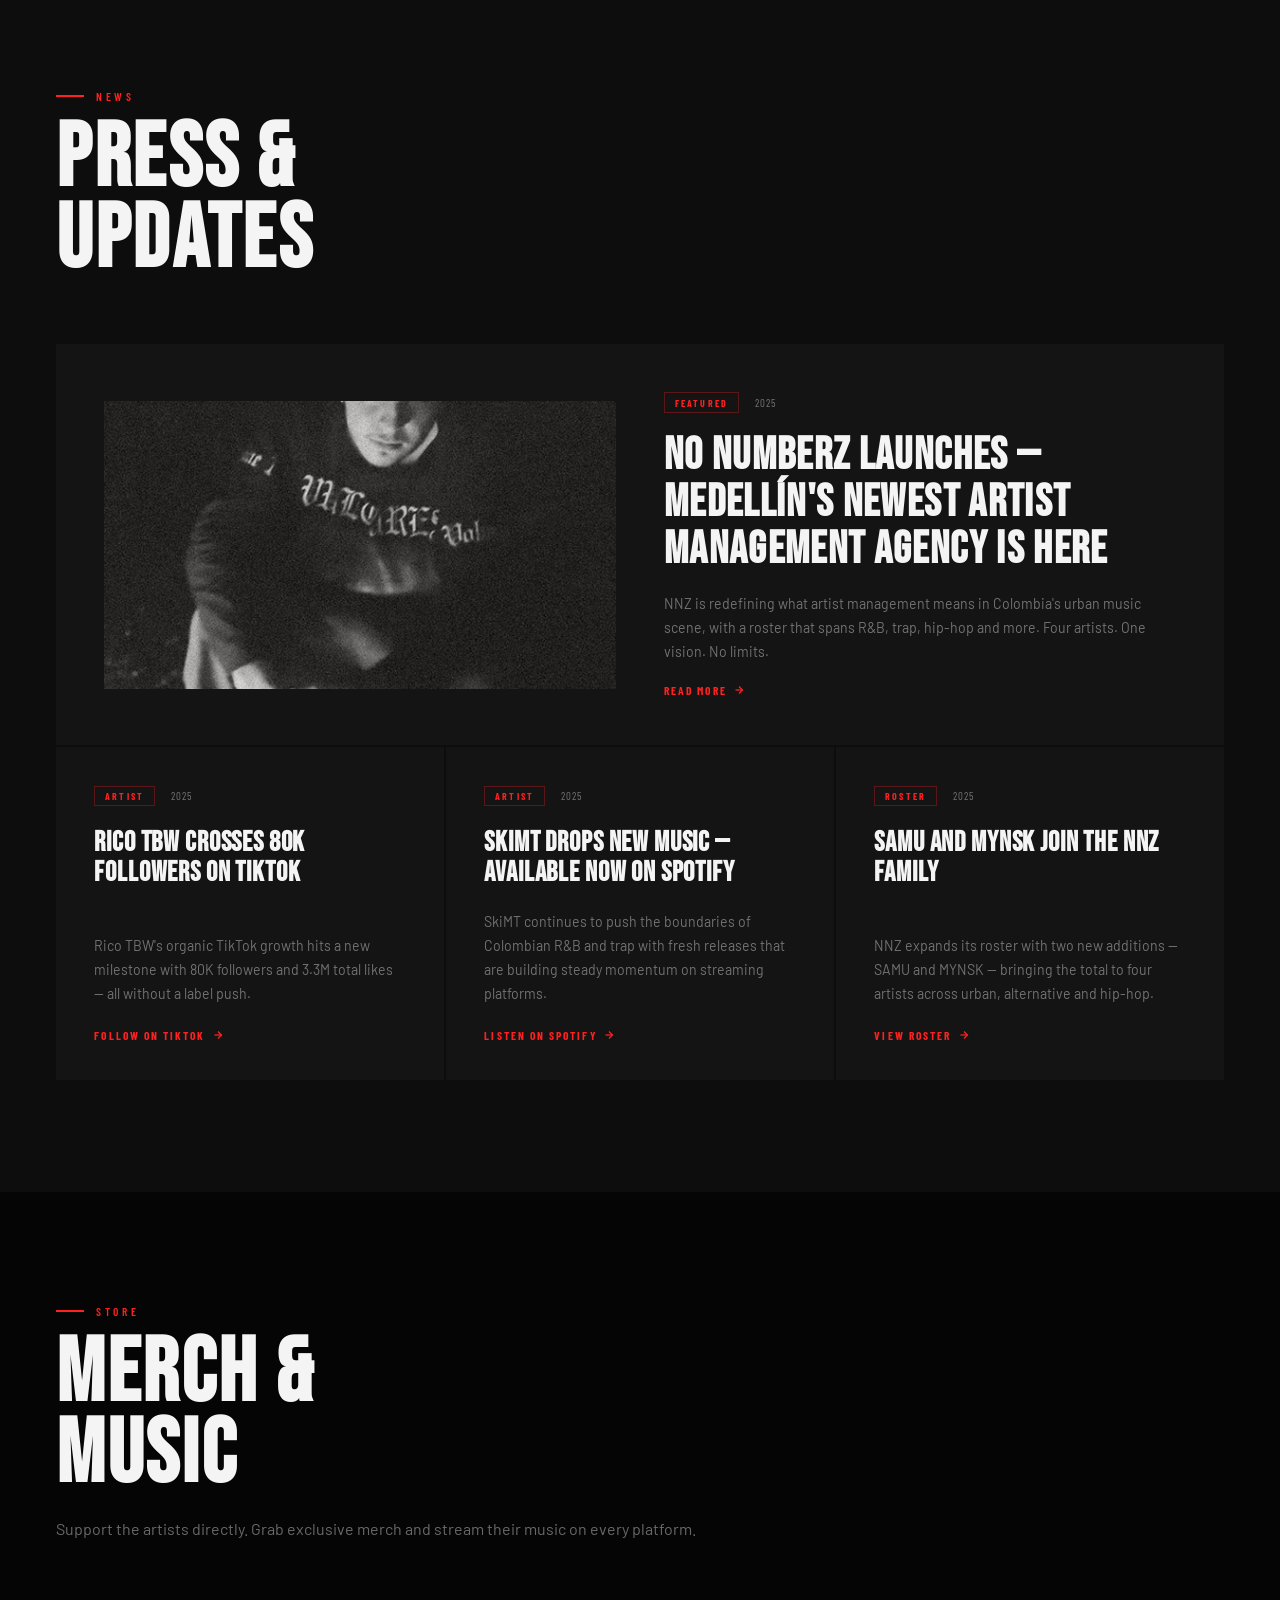
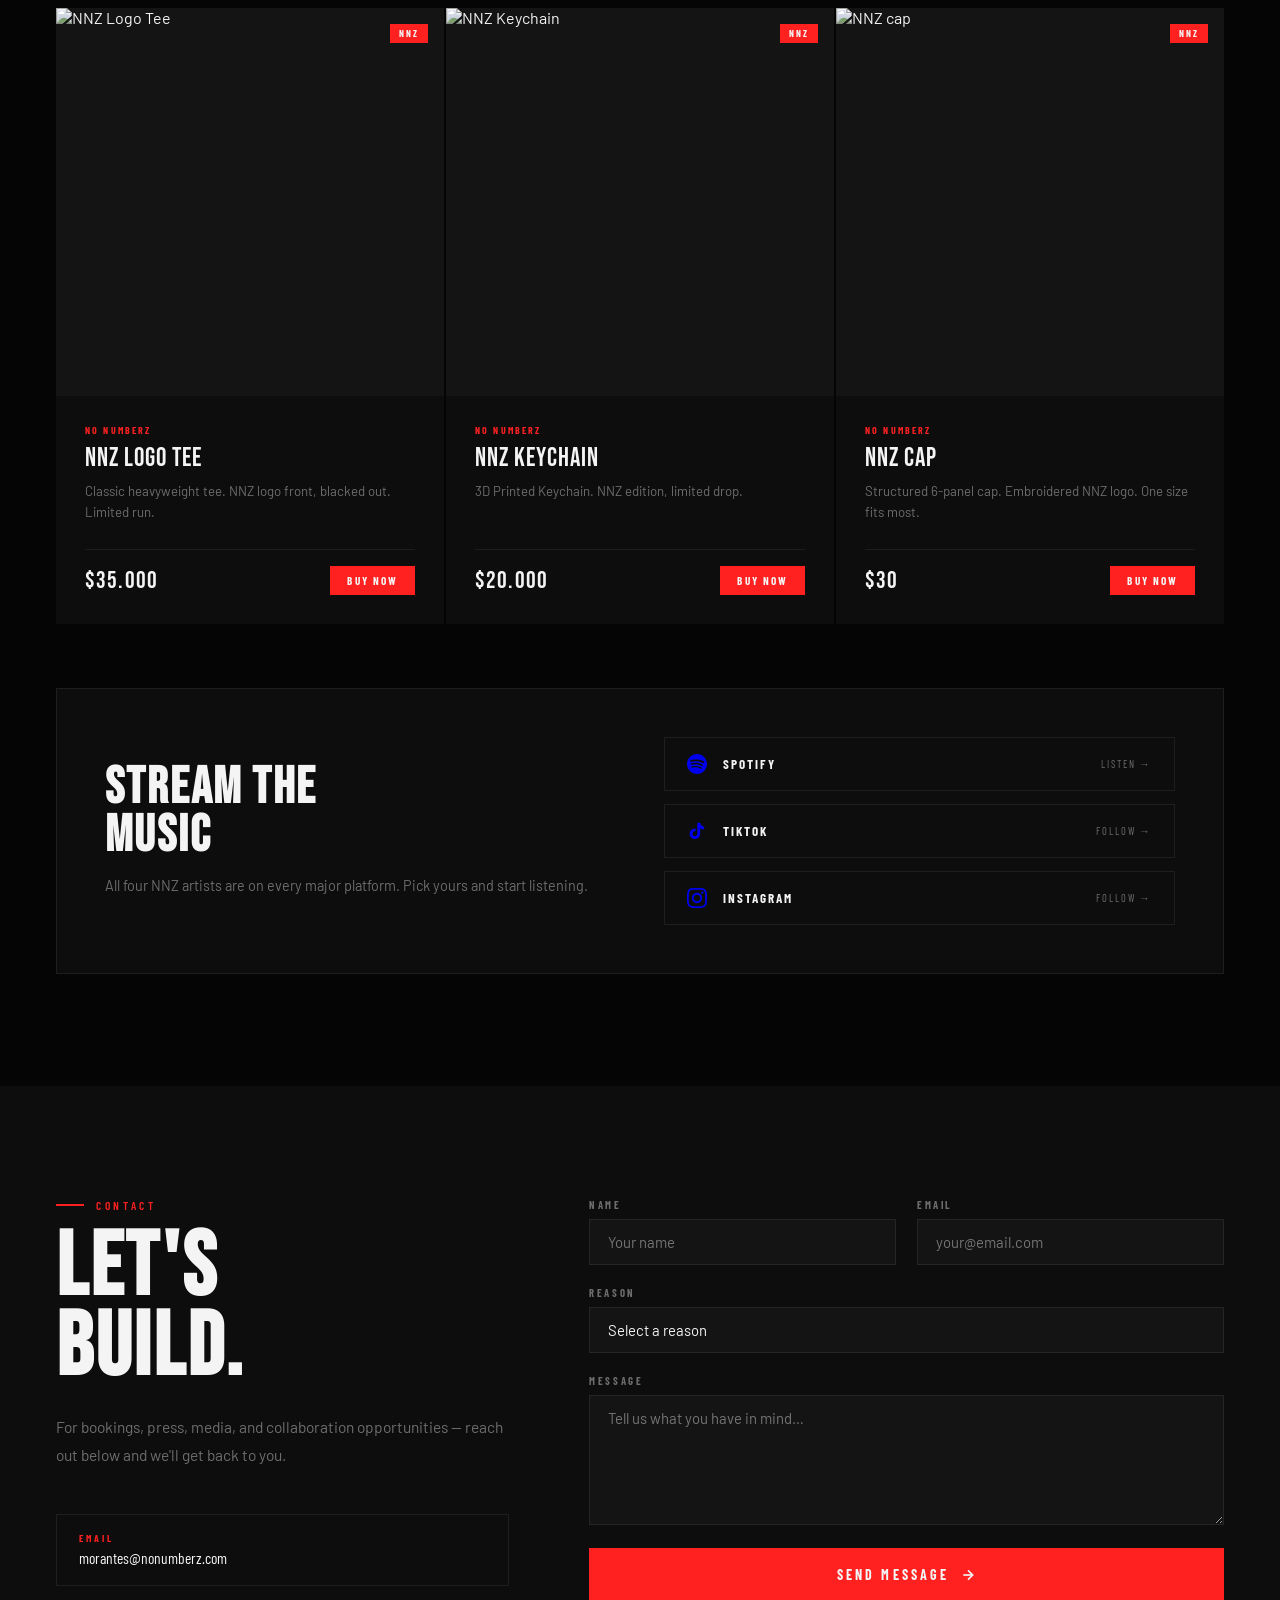
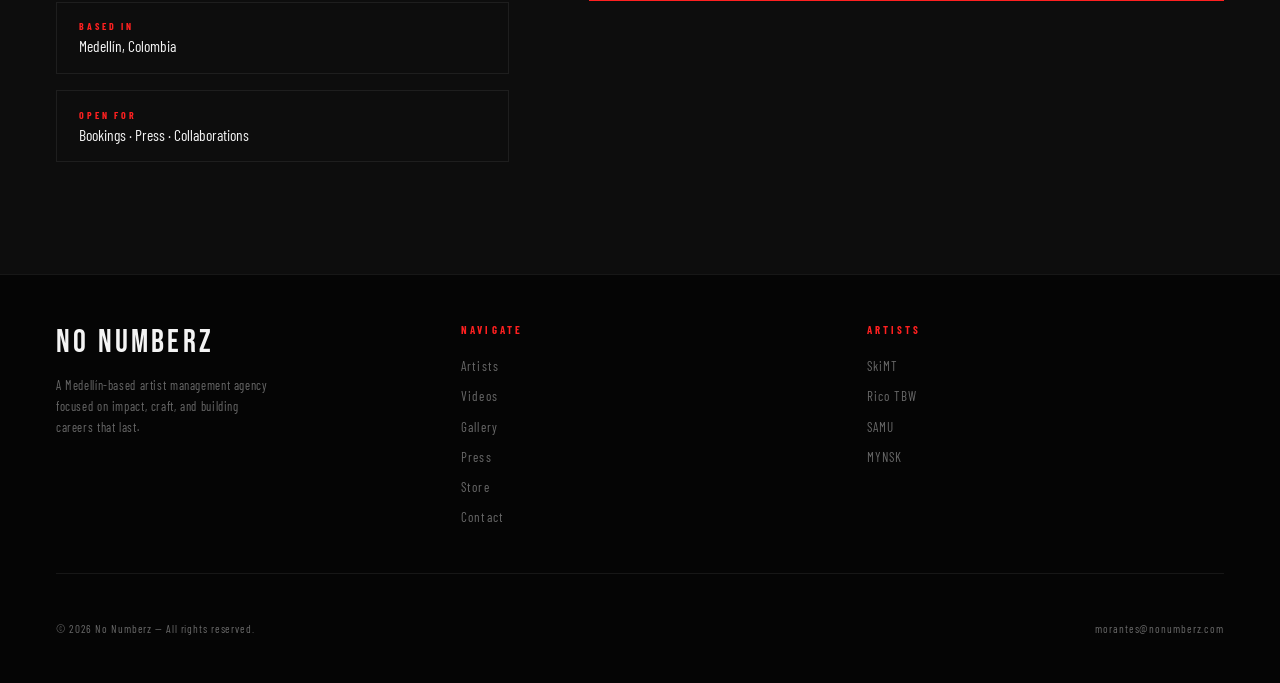
==== commit 1a020ae8: "Corrected a few minor issues" ====
--- a/index.html
+++ b/index.html
@@ -177,6 +177,8 @@
         <div class="acard-socials">
           <a href="https://open.spotify.com/artist/20wCNoXOG9bLhqm2yQ8vBF" target="_blank" rel="noopener" class="social-btn"><svg viewBox="0 0 24 24"><path d="M12 0C5.4 0 0 5.4 0 12s5.4 12 12 12 12-5.4 12-12S18.66 0 12 0zm5.521 17.34c-.24.359-.66.48-1.021.24-2.82-1.74-6.36-2.101-10.561-1.141-.418.122-.779-.179-.899-.539-.12-.421.18-.78.54-.9 4.56-1.021 8.52-.6 11.64 1.32.42.18.479.659.301 1.02zm1.44-3.3c-.301.42-.841.6-1.262.3-3.239-1.98-8.159-2.58-11.939-1.38-.479.12-1.02-.12-1.14-.6-.12-.48.12-1.021.6-1.141C9.6 9.9 15 10.561 18.72 12.84c.361.181.54.78.241 1.2zm.12-3.36C15.24 8.4 8.82 8.16 5.16 9.301c-.6.179-1.2-.181-1.38-.721-.18-.601.18-1.2.72-1.381 4.26-1.26 11.28-1.02 15.721 1.621.539.3.719 1.02.419 1.56-.299.421-1.02.599-1.559.3z"/></svg>Spotify</a>
           <a href="https://www.instagram.com/skimt_/" target="_blank" rel="noopener" class="social-btn"><svg viewBox="0 0 24 24"><path d="M12 2.163c3.204 0 3.584.012 4.85.07 3.252.148 4.771 1.691 4.919 4.919.058 1.265.069 1.645.069 4.849 0 3.205-.012 3.584-.069 4.849-.149 3.225-1.664 4.771-4.919 4.919-1.266.058-1.644.07-4.85.07-3.204 0-3.584-.012-4.849-.07-3.26-.149-4.771-1.699-4.919-4.92-.058-1.265-.07-1.644-.07-4.849 0-3.204.013-3.583.07-4.849.149-3.227 1.664-4.771 4.919-4.919 1.266-.057 1.645-.069 4.849-.069zm0-2.163c-3.259 0-3.667.014-4.947.072-4.358.2-6.78 2.618-6.98 6.98-.059 1.281-.073 1.689-.073 4.948 0 3.259.014 3.668.072 4.948.2 4.358 2.618 6.78 6.98 6.98 1.281.058 1.689.072 4.948.072 3.259 0 3.668-.014 4.948-.072 4.354-.2 6.782-2.618 6.979-6.98.059-1.28.073-1.689.073-4.948 0-3.259-.014-3.667-.072-4.947-.196-4.354-2.617-6.78-6.979-6.98-1.281-.059-1.69-.073-4.949-.073zm0 5.838c-3.403 0-6.162 2.759-6.162 6.162s2.759 6.163 6.162 6.163 6.162-2.759 6.162-6.163c0-3.403-2.759-6.162-6.162-6.162zm0 10.162c-2.209 0-4-1.79-4-4 0-2.209 1.791-4 4-4s4 1.791 4 4c0 2.21-1.791 4-4 4zm6.406-11.845c-.796 0-1.441.645-1.441 1.44s.645 1.44 1.441 1.44c.795 0 1.439-.645 1.439-1.44s-.644-1.44-1.439-1.44z"/></svg>Instagram</a>
+          <a href="https://www.tiktok.com/@skimt_" target="_blank" rel="noopener" class="social-btn"><svg viewBox="0 0 24 24"><path d="M19.59 6.69a4.83 4.83 0 01-3.77-4.25V2h-3.45v13.67a2.89 2.89 0 01-2.88 2.5 2.89 2.89 0 01-2.89-2.89 2.89 2.89 0 012.89-2.89c.28 0 .54.04.79.1V9.01a6.27 6.27 0 00-.79-.05 6.34 6.34 0 00-6.34 6.34 6.34 6.34 0 006.34 6.34 6.34 6.34 0 006.33-6.34V8.69a8.18 8.18 0 004.78 1.52V6.78a4.85 4.85 0 01-1.01-.09z"/></svg>TikTok</a>
+
         </div>
       </div>
     </article>
@@ -203,6 +205,8 @@
         <div class="acard-spotify"><iframe src="https://open.spotify.com/embed/artist/3DdUMIdATa1z7xDsRpNt59?utm_source=generator&theme=0" height="152" allow="autoplay; clipboard-write; encrypted-media; fullscreen; picture-in-picture" loading="lazy" title="SAMU on Spotify"></iframe></div>
         <div class="acard-socials">
           <a href="https://open.spotify.com/artist/3DdUMIdATa1z7xDsRpNt59" target="_blank" rel="noopener" class="social-btn"><svg viewBox="0 0 24 24"><path d="M12 0C5.4 0 0 5.4 0 12s5.4 12 12 12 12-5.4 12-12S18.66 0 12 0zm5.521 17.34c-.24.359-.66.48-1.021.24-2.82-1.74-6.36-2.101-10.561-1.141-.418.122-.779-.179-.899-.539-.12-.421.18-.78.54-.9 4.56-1.021 8.52-.6 11.64 1.32.42.18.479.659.301 1.02zm1.44-3.3c-.301.42-.841.6-1.262.3-3.239-1.98-8.159-2.58-11.939-1.38-.479.12-1.02-.12-1.14-.6-.12-.48.12-1.021.6-1.141C9.6 9.9 15 10.561 18.72 12.84c.361.181.54.78.241 1.2zm.12-3.36C15.24 8.4 8.82 8.16 5.16 9.301c-.6.179-1.2-.181-1.38-.721-.18-.601.18-1.2.72-1.381 4.26-1.26 11.28-1.02 15.721 1.621.539.3.719 1.02.419 1.56-.299.421-1.02.599-1.559.3z"/></svg>Spotify</a>
+          <a href="https://www.instagram.com/_samu_rdgz/" target="_blank" rel="noopener" class="social-btn"><svg viewBox="0 0 24 24"><path d="M12 2.163c3.204 0 3.584.012 4.85.07 3.252.148 4.771 1.691 4.919 4.919.058 1.265.069 1.645.069 4.849 0 3.205-.012 3.584-.069 4.849-.149 3.225-1.664 4.771-4.919 4.919-1.266.058-1.644.07-4.85.07-3.204 0-3.584-.012-4.849-.07-3.26-.149-4.771-1.699-4.919-4.92-.058-1.265-.07-1.644-.07-4.849 0-3.204.013-3.583.07-4.849.149-3.227 1.664-4.771 4.919-4.919 1.266-.057 1.645-.069 4.849-.069zm0-2.163c-3.259 0-3.667.014-4.947.072-4.358.2-6.78 2.618-6.98 6.98-.059 1.281-.073 1.689-.073 4.948 0 3.259.014 3.668.072 4.948.2 4.358 2.618 6.78 6.98 6.98 1.281.058 1.689.072 4.948.072 3.259 0 3.668-.014 4.948-.072 4.354-.2 6.782-2.618 6.979-6.98.059-1.28.073-1.689.073-4.948 0-3.259-.014-3.667-.072-4.947-.196-4.354-2.617-6.78-6.979-6.98-1.281-.059-1.69-.073-4.949-.073zm0 5.838c-3.403 0-6.162 2.759-6.162 6.162s2.759 6.163 6.162 6.163 6.162-2.759 6.162-6.163c0-3.403-2.759-6.162-6.162-6.162zm0 10.162c-2.209 0-4-1.79-4-4 0-2.209 1.791-4 4-4s4 1.791 4 4c0 2.21-1.791 4-4 4zm6.406-11.845c-.796 0-1.441.645-1.441 1.44s.645 1.44 1.441 1.44c.795 0 1.439-.645 1.439-1.44s-.644-1.44-1.439-1.44z"/></svg>Instagram</a>
+          <a href="https://www.tiktok.com/@samu_rdgz1" target="_blank" rel="noopener" class="social-btn"><svg viewBox="0 0 24 24"><path d="M19.59 6.69a4.83 4.83 0 01-3.77-4.25V2h-3.45v13.67a2.89 2.89 0 01-2.88 2.5 2.89 2.89 0 01-2.89-2.89 2.89 2.89 0 012.89-2.89c.28 0 .54.04.79.1V9.01a6.27 6.27 0 00-.79-.05 6.34 6.34 0 00-6.34 6.34 6.34 6.34 0 006.34 6.34 6.34 6.34 0 006.33-6.34V8.69a8.18 8.18 0 004.78 1.52V6.78a4.85 4.85 0 01-1.01-.09z"/></svg>TikTok</a>
         </div>
       </div>
     </article>
@@ -215,6 +219,8 @@
         <div class="acard-spotify"><iframe src="https://open.spotify.com/embed/artist/1XLFwDTuzaDxjWTeLPS0wm?utm_source=generator&theme=0" height="152" allow="autoplay; clipboard-write; encrypted-media; fullscreen; picture-in-picture" loading="lazy" title="MYNSK on Spotify"></iframe></div>
         <div class="acard-socials">
           <a href="https://open.spotify.com/artist/1XLFwDTuzaDxjWTeLPS0wm" target="_blank" rel="noopener" class="social-btn"><svg viewBox="0 0 24 24"><path d="M12 0C5.4 0 0 5.4 0 12s5.4 12 12 12 12-5.4 12-12S18.66 0 12 0zm5.521 17.34c-.24.359-.66.48-1.021.24-2.82-1.74-6.36-2.101-10.561-1.141-.418.122-.779-.179-.899-.539-.12-.421.18-.78.54-.9 4.56-1.021 8.52-.6 11.64 1.32.42.18.479.659.301 1.02zm1.44-3.3c-.301.42-.841.6-1.262.3-3.239-1.98-8.159-2.58-11.939-1.38-.479.12-1.02-.12-1.14-.6-.12-.48.12-1.021.6-1.141C9.6 9.9 15 10.561 18.72 12.84c.361.181.54.78.241 1.2zm.12-3.36C15.24 8.4 8.82 8.16 5.16 9.301c-.6.179-1.2-.181-1.38-.721-.18-.601.18-1.2.72-1.381 4.26-1.26 11.28-1.02 15.721 1.621.539.3.719 1.02.419 1.56-.299.421-1.02.599-1.559.3z"/></svg>Spotify</a>
+          <a href="https://www.instagram.com/mynnnsk/" target="_blank" rel="noopener" class="social-btn"><svg viewBox="0 0 24 24"><path d="M12 2.163c3.204 0 3.584.012 4.85.07 3.252.148 4.771 1.691 4.919 4.919.058 1.265.069 1.645.069 4.849 0 3.205-.012 3.584-.069 4.849-.149 3.225-1.664 4.771-4.919 4.919-1.266.058-1.644.07-4.85.07-3.204 0-3.584-.012-4.849-.07-3.26-.149-4.771-1.699-4.919-4.92-.058-1.265-.07-1.644-.07-4.849 0-3.204.013-3.583.07-4.849.149-3.227 1.664-4.771 4.919-4.919 1.266-.057 1.645-.069 4.849-.069zm0-2.163c-3.259 0-3.667.014-4.947.072-4.358.2-6.78 2.618-6.98 6.98-.059 1.281-.073 1.689-.073 4.948 0 3.259.014 3.668.072 4.948.2 4.358 2.618 6.78 6.98 6.98 1.281.058 1.689.072 4.948.072 3.259 0 3.668-.014 4.948-.072 4.354-.2 6.782-2.618 6.979-6.98.059-1.28.073-1.689.073-4.948 0-3.259-.014-3.667-.072-4.947-.196-4.354-2.617-6.78-6.979-6.98-1.281-.059-1.69-.073-4.949-.073zm0 5.838c-3.403 0-6.162 2.759-6.162 6.162s2.759 6.163 6.162 6.163 6.162-2.759 6.162-6.163c0-3.403-2.759-6.162-6.162-6.162zm0 10.162c-2.209 0-4-1.79-4-4 0-2.209 1.791-4 4-4s4 1.791 4 4c0 2.21-1.791 4-4 4zm6.406-11.845c-.796 0-1.441.645-1.441 1.44s.645 1.44 1.441 1.44c.795 0 1.439-.645 1.439-1.44s-.644-1.44-1.439-1.44z"/></svg>Instagram</a>
+          <a href="https://www.tiktok.com/@mynnnnsk" target="_blank" rel="noopener" class="social-btn"><svg viewBox="0 0 24 24"><path d="M19.59 6.69a4.83 4.83 0 01-3.77-4.25V2h-3.45v13.67a2.89 2.89 0 01-2.88 2.5 2.89 2.89 0 01-2.89-2.89 2.89 2.89 0 012.89-2.89c.28 0 .54.04.79.1V9.01a6.27 6.27 0 00-.79-.05 6.34 6.34 0 00-6.34 6.34 6.34 6.34 0 006.34 6.34 6.34 6.34 0 006.33-6.34V8.69a8.18 8.18 0 004.78 1.52V6.78a4.85 4.85 0 01-1.01-.09z"/></svg>TikTok</a>        
         </div>
       </div>
     </article>
@@ -440,15 +446,15 @@
       <p>All four NNZ artists are on every major platform. Pick yours and start listening.</p>
     </div>
     <div class="music-platforms">
-      <a href="https://open.spotify.com/artist/20wCNoXOG9bLhqm2yQ8vBF" target="_blank" rel="noopener" class="platform-link">
+      <a href="https://open.spotify.com/playlist/2VPkYmbVoyISO9vtRSHwBG?si=53a05dca0dd748dc" target="_blank" rel="noopener" class="platform-link">
         <svg viewBox="0 0 24 24"><path d="M12 0C5.4 0 0 5.4 0 12s5.4 12 12 12 12-5.4 12-12S18.66 0 12 0zm5.521 17.34c-.24.359-.66.48-1.021.24-2.82-1.74-6.36-2.101-10.561-1.141-.418.122-.779-.179-.899-.539-.12-.421.18-.78.54-.9 4.56-1.021 8.52-.6 11.64 1.32.42.18.479.659.301 1.02zm1.44-3.3c-.301.42-.841.6-1.262.3-3.239-1.98-8.159-2.58-11.939-1.38-.479.12-1.02-.12-1.14-.6-.12-.48.12-1.021.6-1.141C9.6 9.9 15 10.561 18.72 12.84c.361.181.54.78.241 1.2zm.12-3.36C15.24 8.4 8.82 8.16 5.16 9.301c-.6.179-1.2-.181-1.38-.721-.18-.601.18-1.2.72-1.381 4.26-1.26 11.28-1.02 15.721 1.621.539.3.719 1.02.419 1.56-.299.421-1.02.599-1.559.3z"/></svg>
         <span class="platform-name">Spotify</span><span class="platform-action">Listen →</span>
       </a>
-      <a href="https://www.tiktok.com/@rico_tbw" target="_blank" rel="noopener" class="platform-link">
+      <a href="https://www.tiktok.com/@nonumberzlabel" target="_blank" rel="noopener" class="platform-link">
         <svg viewBox="0 0 24 24"><path d="M19.59 6.69a4.83 4.83 0 01-3.77-4.25V2h-3.45v13.67a2.89 2.89 0 01-2.88 2.5 2.89 2.89 0 01-2.89-2.89 2.89 2.89 0 012.89-2.89c.28 0 .54.04.79.1V9.01a6.27 6.27 0 00-.79-.05 6.34 6.34 0 00-6.34 6.34 6.34 6.34 0 006.34 6.34 6.34 6.34 0 006.33-6.34V8.69a8.18 8.18 0 004.78 1.52V6.78a4.85 4.85 0 01-1.01-.09z"/></svg>
         <span class="platform-name">TikTok</span><span class="platform-action">Follow →</span>
       </a>
-      <a href="https://www.instagram.com/skimt_/" target="_blank" rel="noopener" class="platform-link">
+      <a href="https://www.instagram.com/nonumberzlabel/" target="_blank" rel="noopener" class="platform-link">
         <svg viewBox="0 0 24 24"><path d="M12 2.163c3.204 0 3.584.012 4.85.07 3.252.148 4.771 1.691 4.919 4.919.058 1.265.069 1.645.069 4.849 0 3.205-.012 3.584-.069 4.849-.149 3.225-1.664 4.771-4.919 4.919-1.266.058-1.644.07-4.85.07-3.204 0-3.584-.012-4.849-.07-3.26-.149-4.771-1.699-4.919-4.92-.058-1.265-.07-1.644-.07-4.849 0-3.204.013-3.583.07-4.849.149-3.227 1.664-4.771 4.919-4.919 1.266-.057 1.645-.069 4.849-.069zm0-2.163c-3.259 0-3.667.014-4.947.072-4.358.2-6.78 2.618-6.98 6.98-.059 1.281-.073 1.689-.073 4.948 0 3.259.014 3.668.072 4.948.2 4.358 2.618 6.78 6.98 6.98 1.281.058 1.689.072 4.948.072 3.259 0 3.668-.014 4.948-.072 4.354-.2 6.782-2.618 6.979-6.98.059-1.28.073-1.689.073-4.948 0-3.259-.014-3.667-.072-4.947-.196-4.354-2.617-6.78-6.979-6.98-1.281-.059-1.69-.073-4.949-.073zm0 5.838c-3.403 0-6.162 2.759-6.162 6.162s2.759 6.163 6.162 6.163 6.162-2.759 6.162-6.163c0-3.403-2.759-6.162-6.162-6.162zm0 10.162c-2.209 0-4-1.79-4-4 0-2.209 1.791-4 4-4s4 1.791 4 4c0 2.21-1.791 4-4 4zm6.406-11.845c-.796 0-1.441.645-1.441 1.44s.645 1.44 1.441 1.44c.795 0 1.439-.645 1.439-1.44s-.644-1.44-1.439-1.44z"/></svg>
         <span class="platform-name">Instagram</span><span class="platform-action">Follow →</span>
       </a>
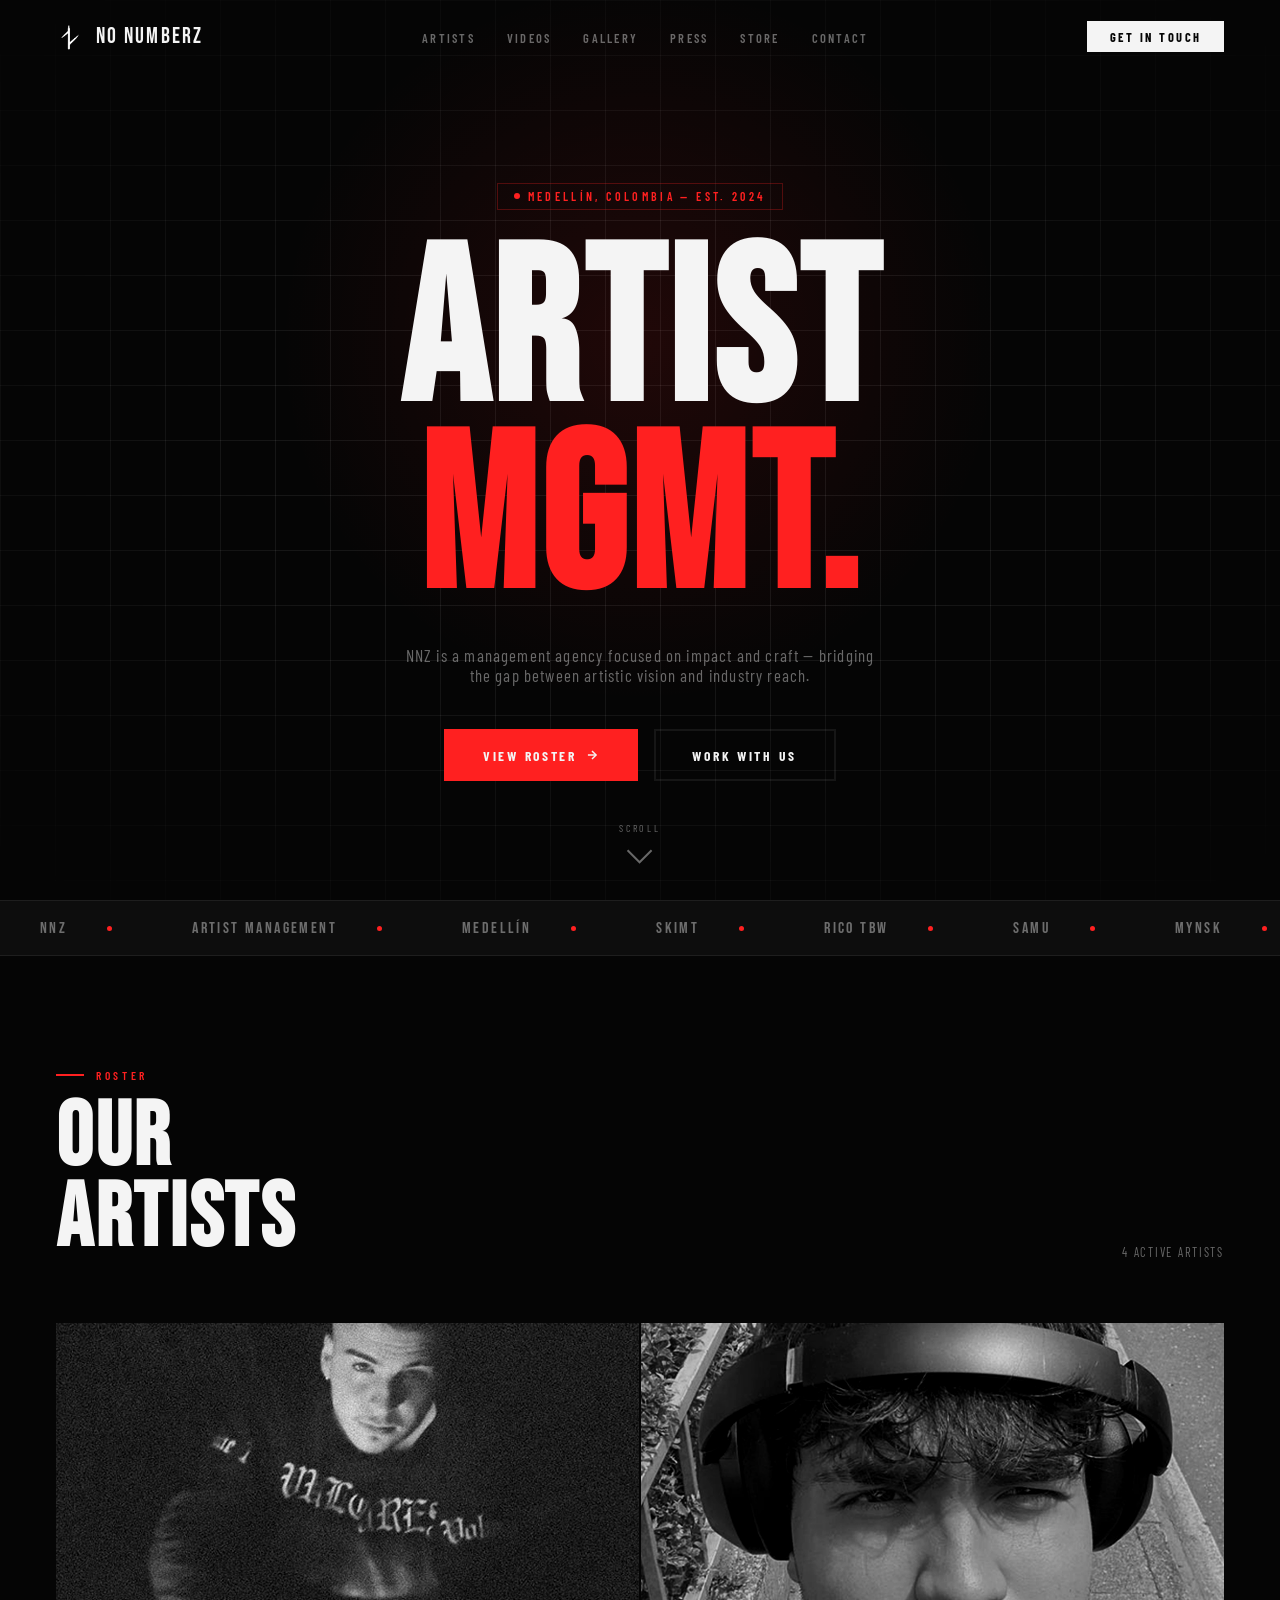
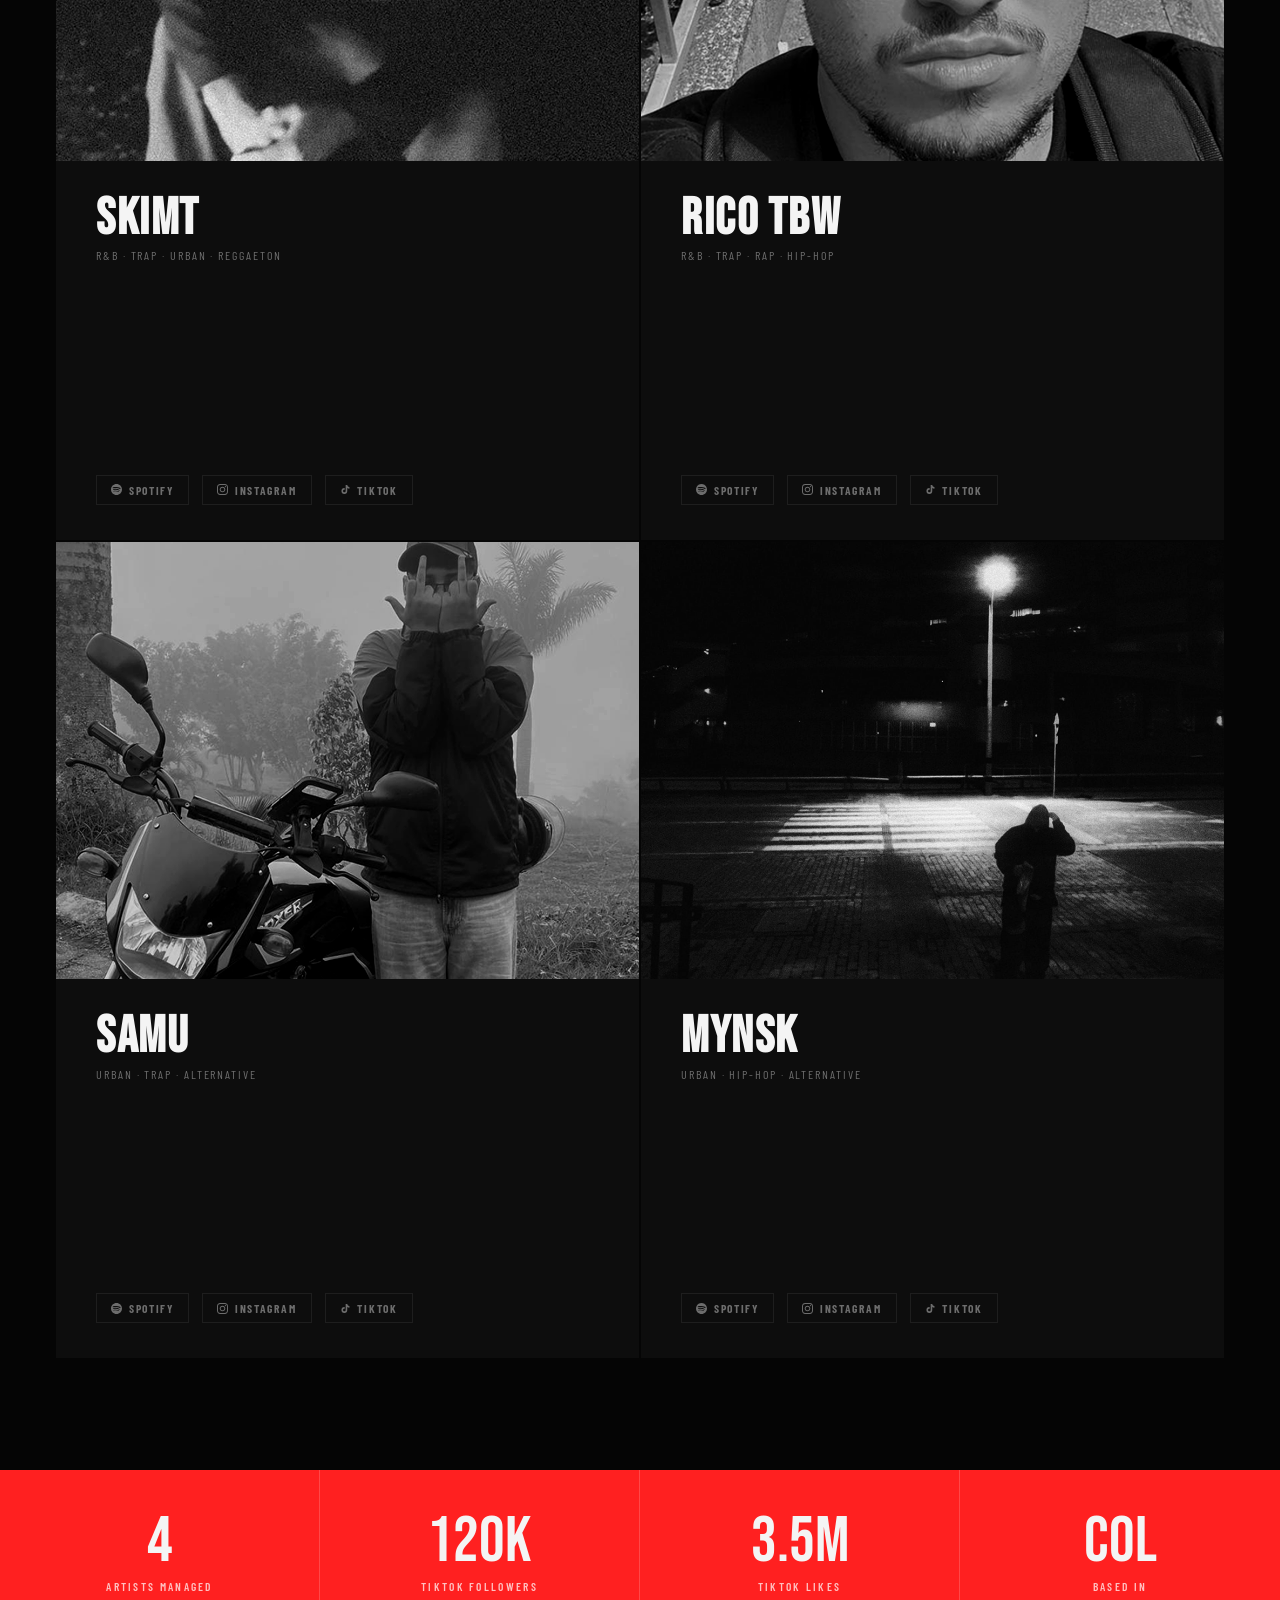
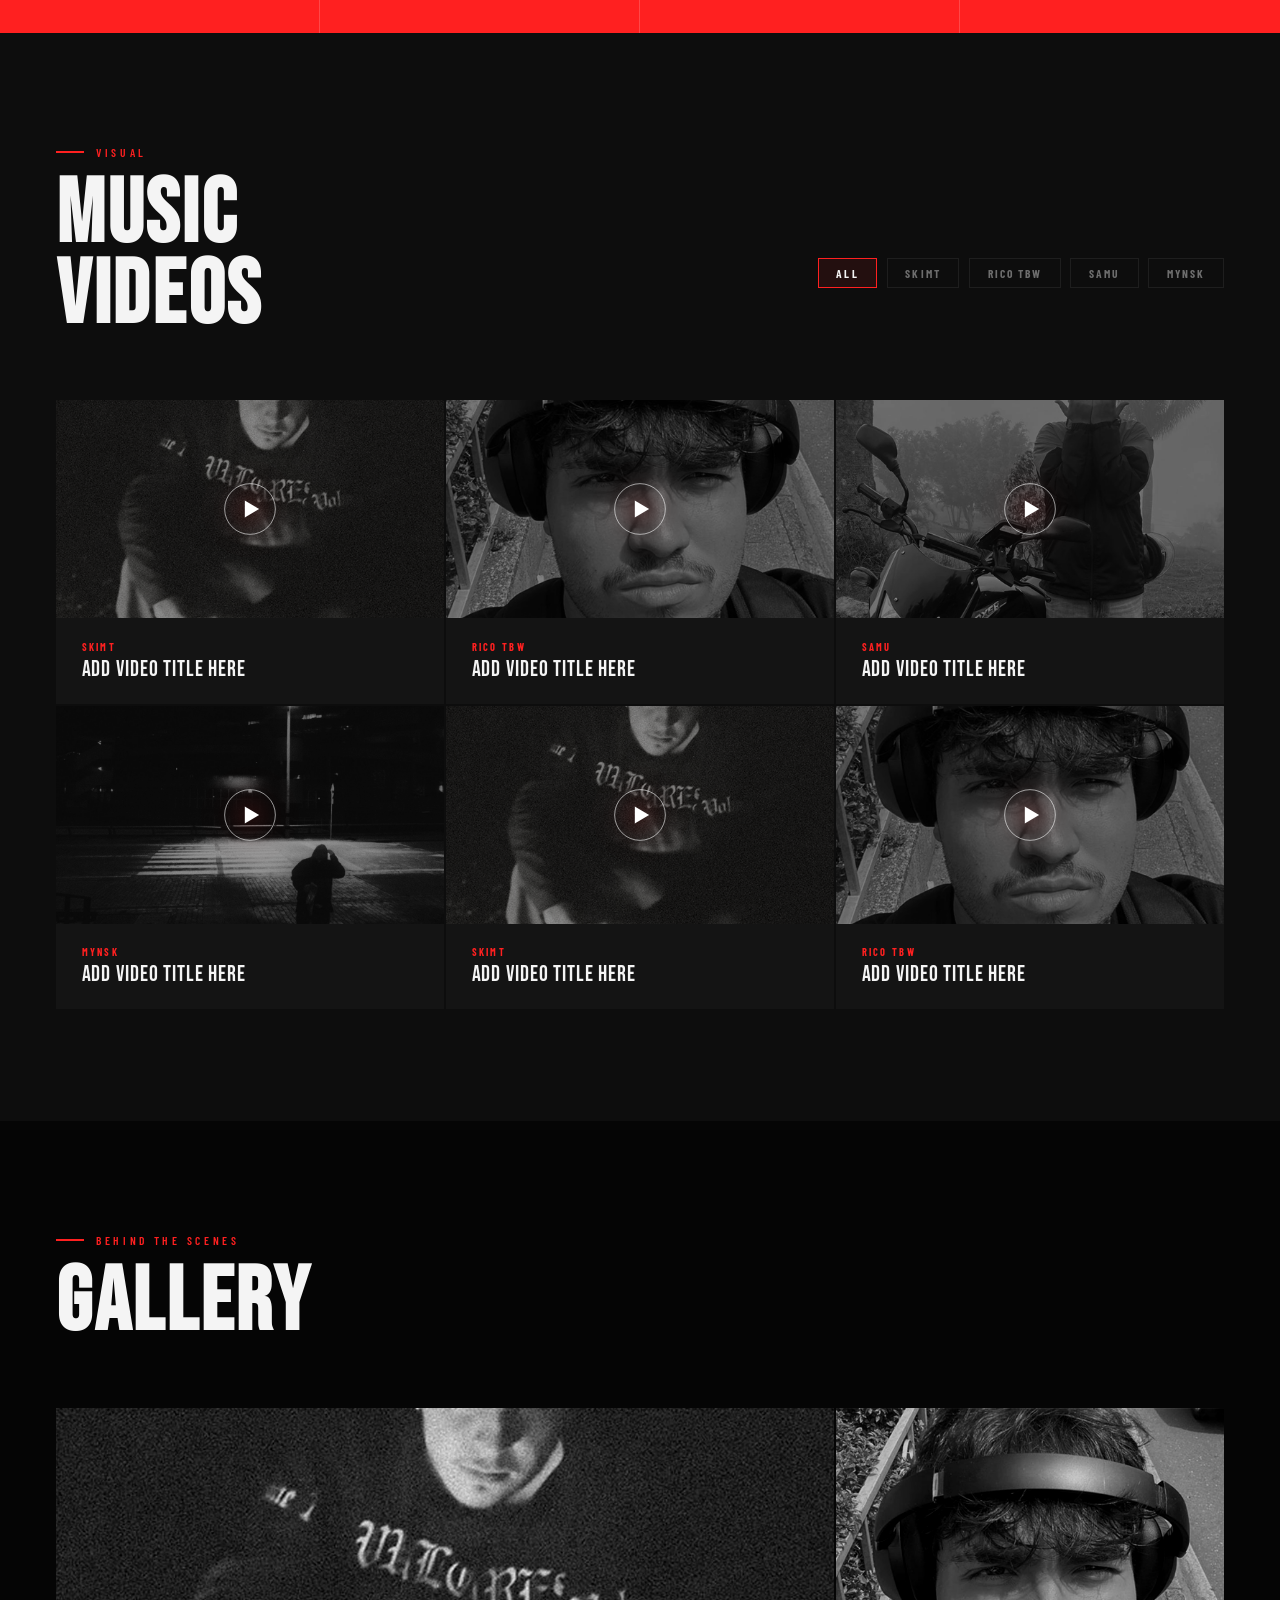
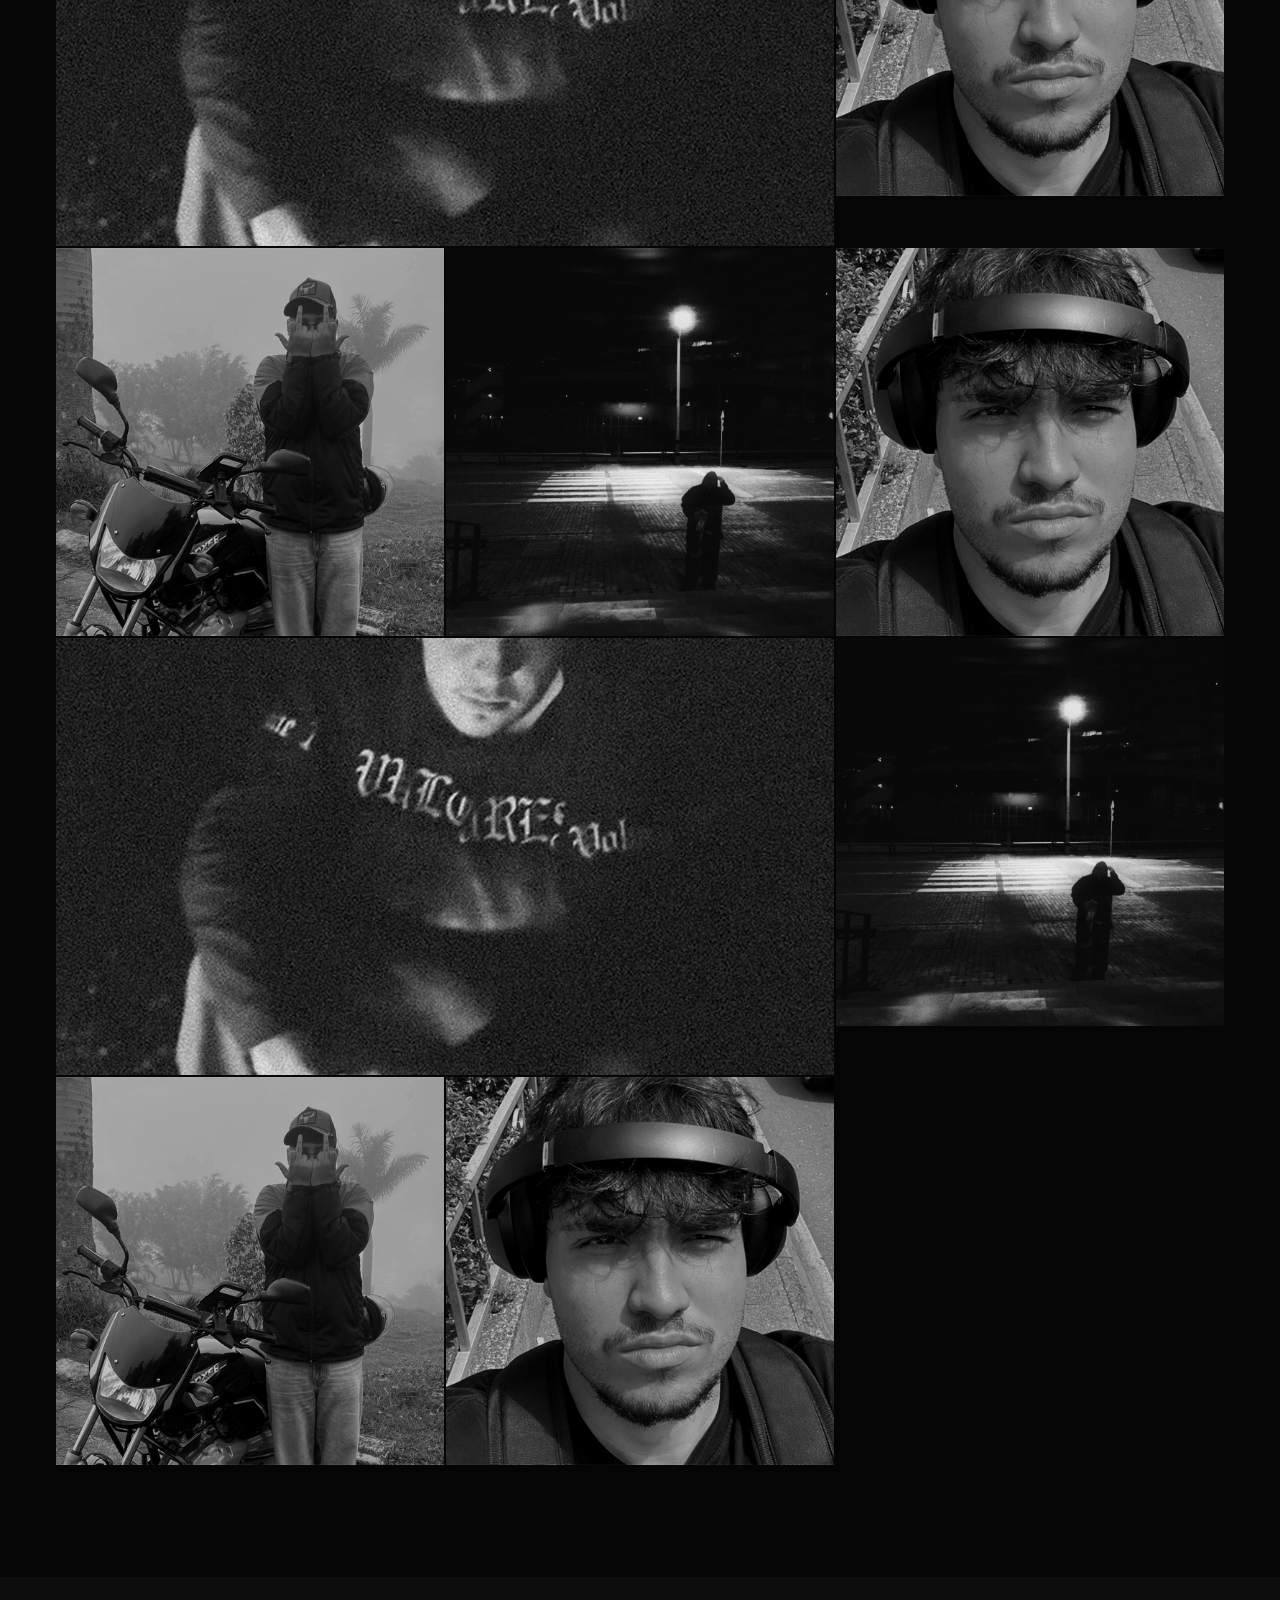
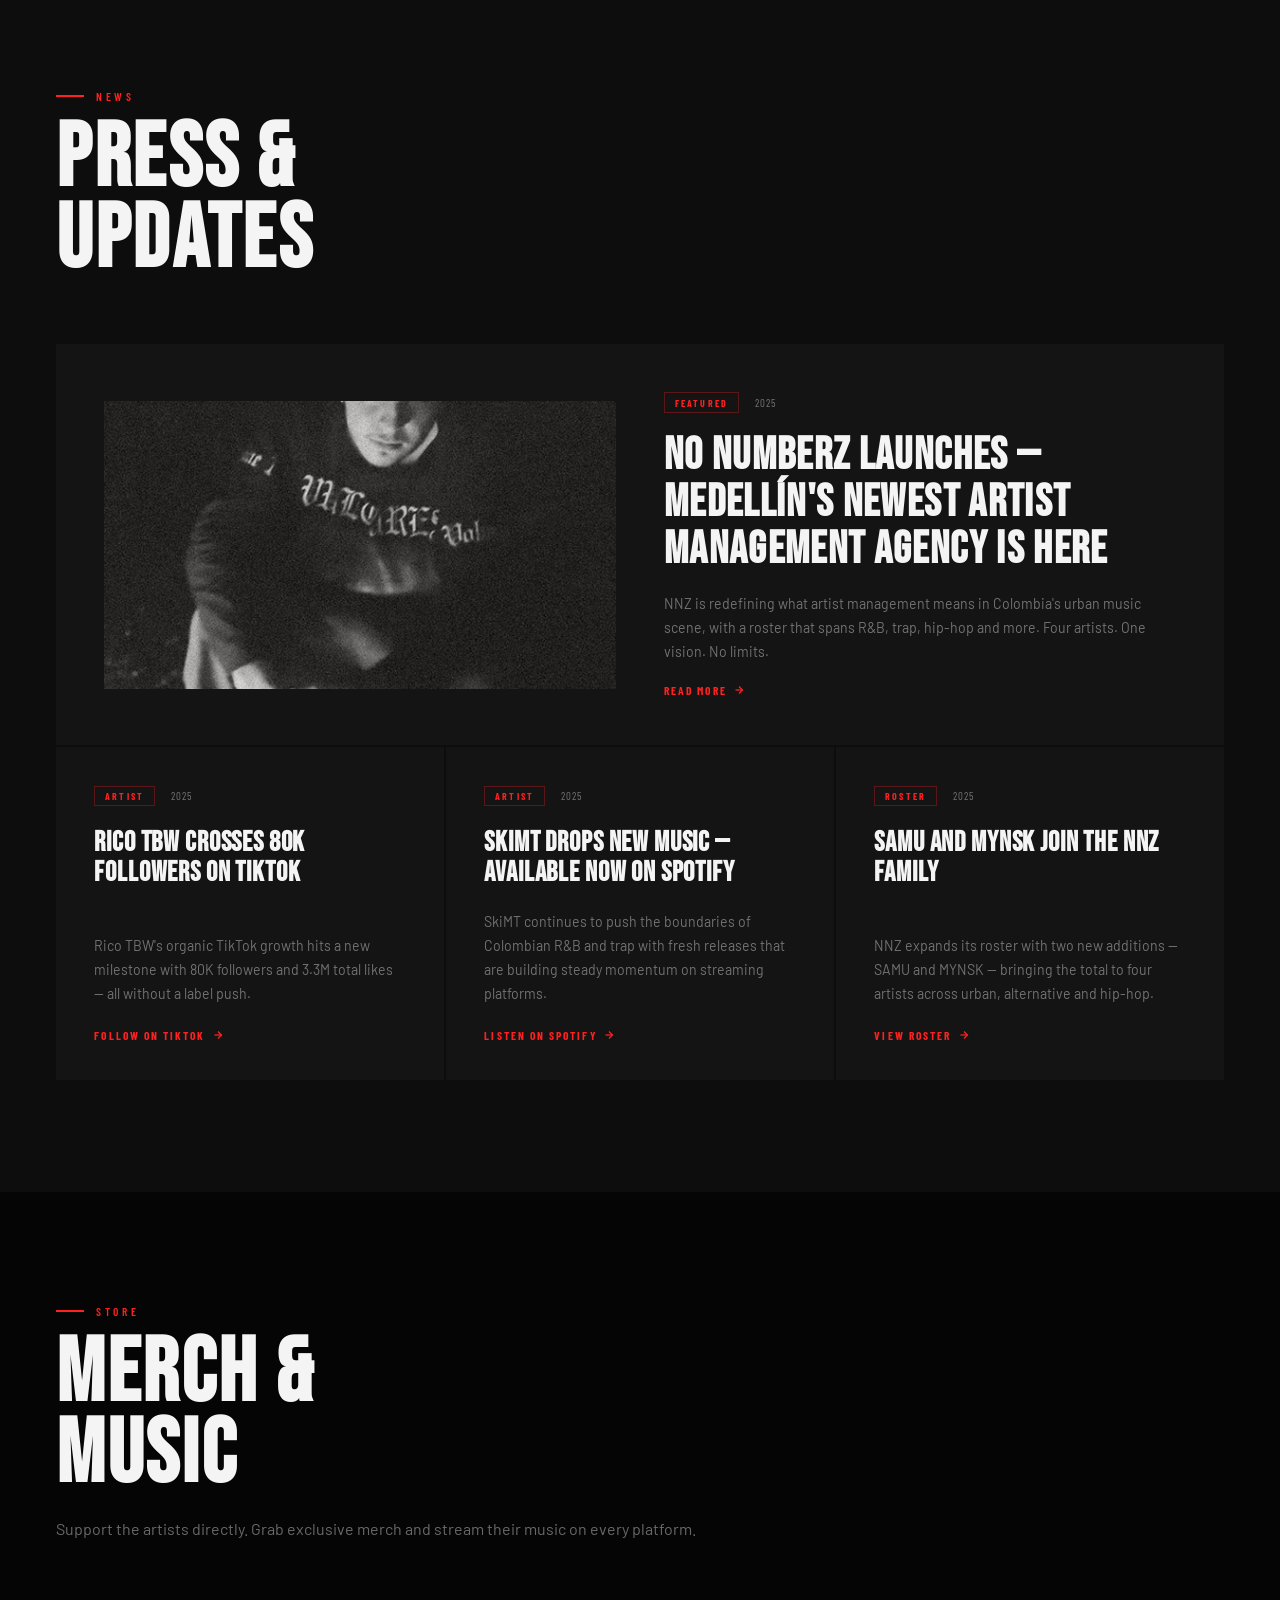
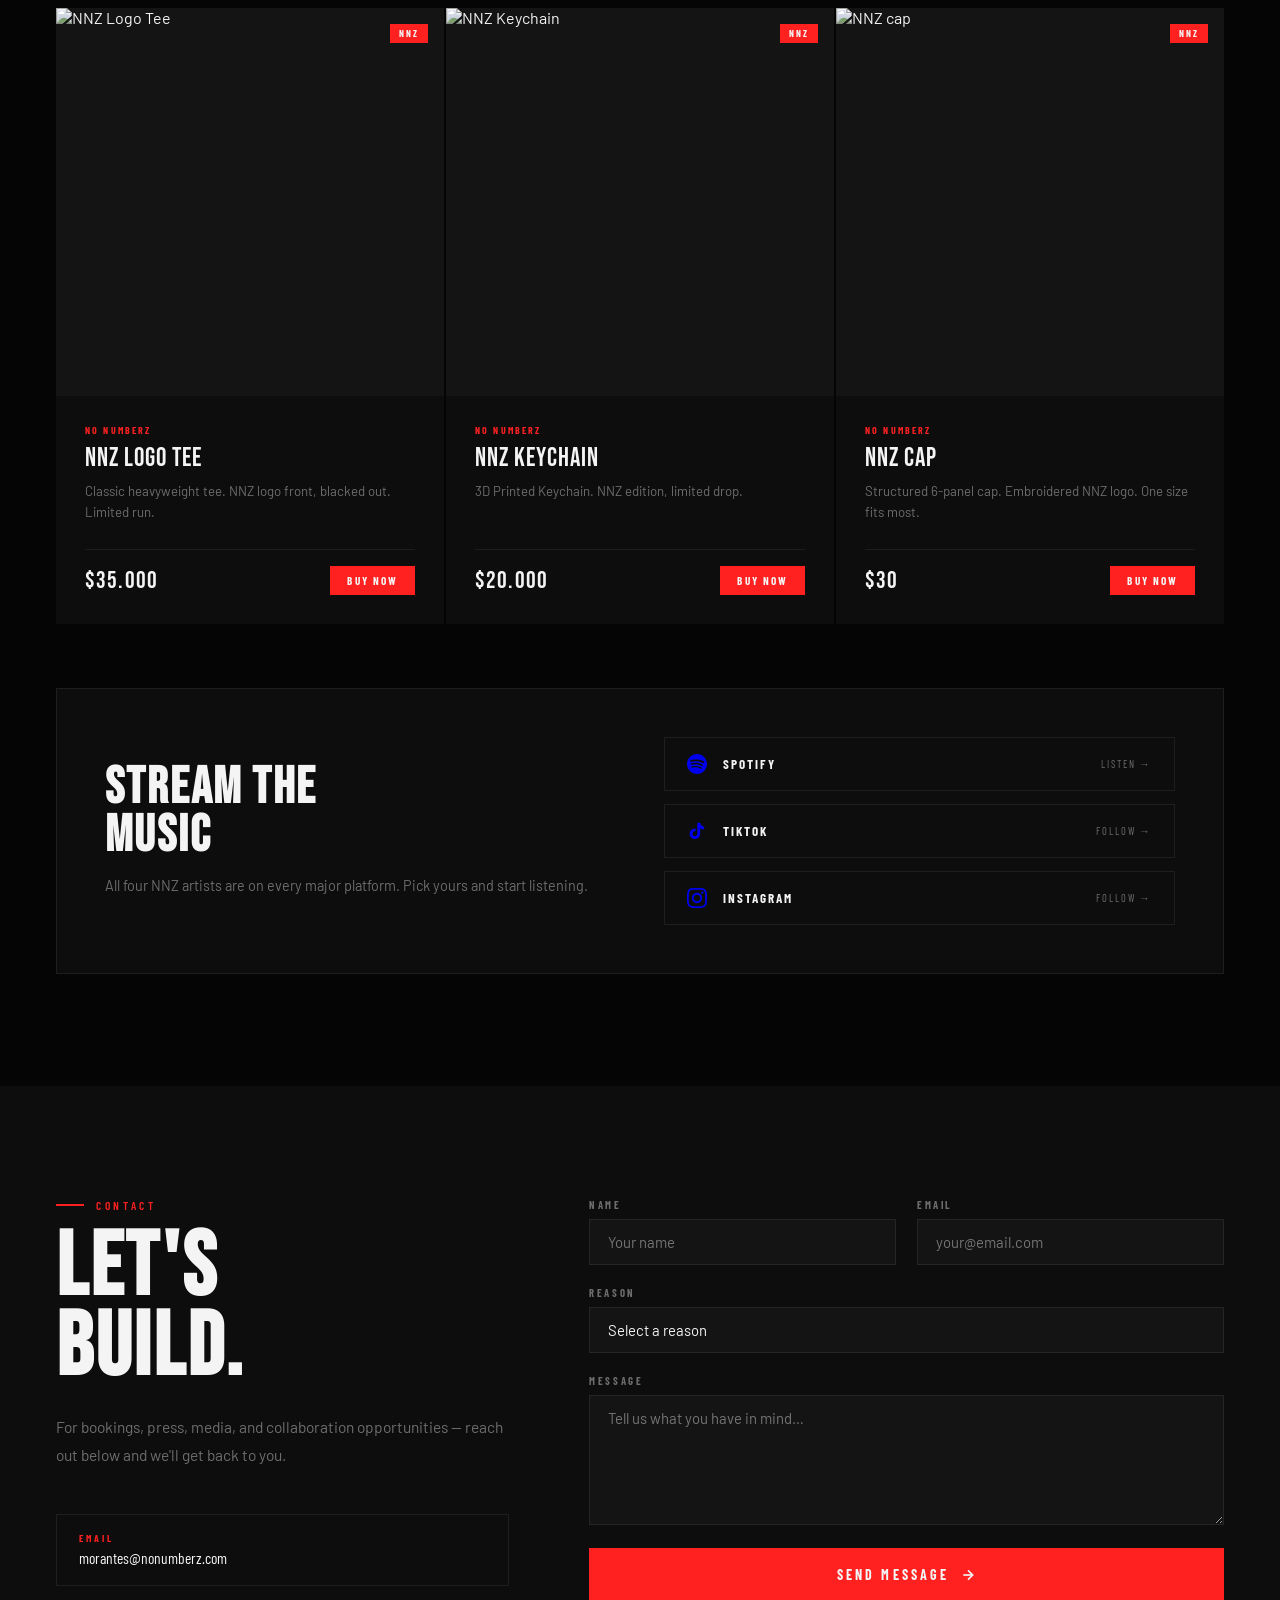
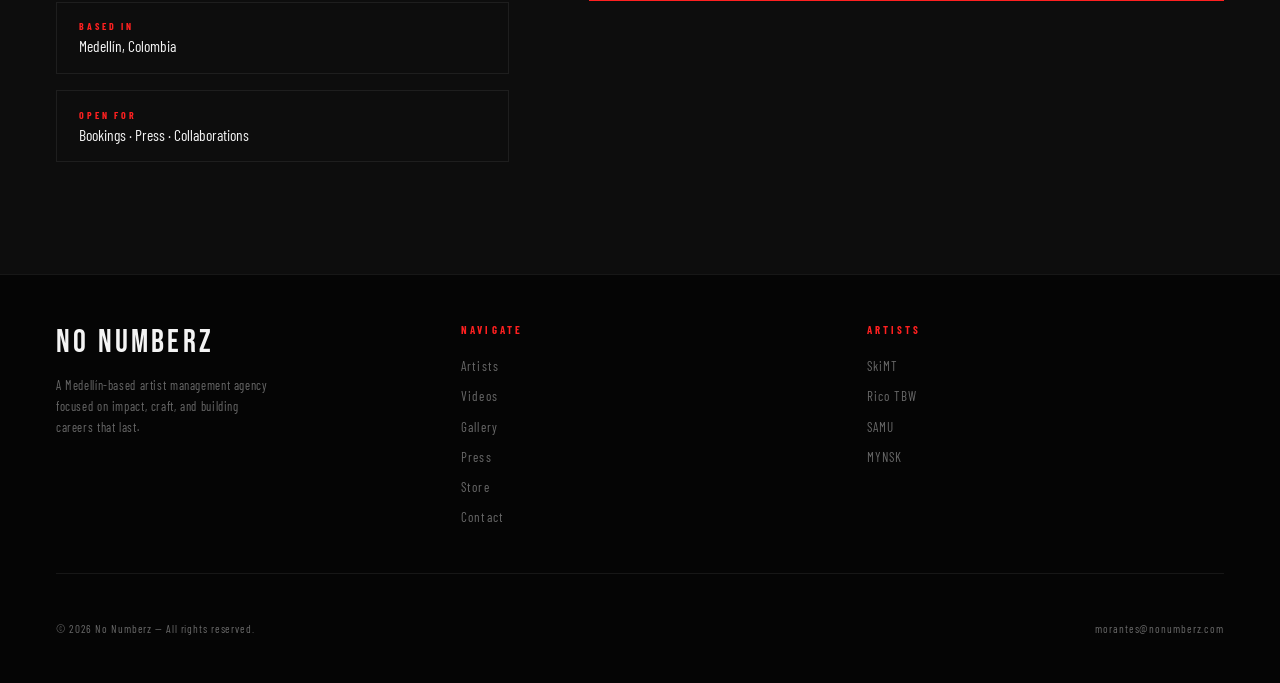
==== commit ff5a3ae0: "Favicon" ====
--- a/index.html
+++ b/index.html
@@ -41,8 +41,8 @@
   </script>
 
   <!-- ── Favicon ───────────────────────────────── -->
-  <link rel="icon"           href="favicon.ico" type="image/x-icon" />
-  <link rel="shortcut icon"  href="favicon.ico" type="image/x-icon" />
+  <link rel="icon"           href="/favicon.ico" type="image/x-icon" />
+  <link rel="shortcut icon"  href="/favicon.ico" type="image/x-icon" />
 
   <!-- ── Google Analytics ──────────────────────── -->
   <script async src="https://www.googletagmanager.com/gtag/js?id=G-11GTEVNQRZ"></script>
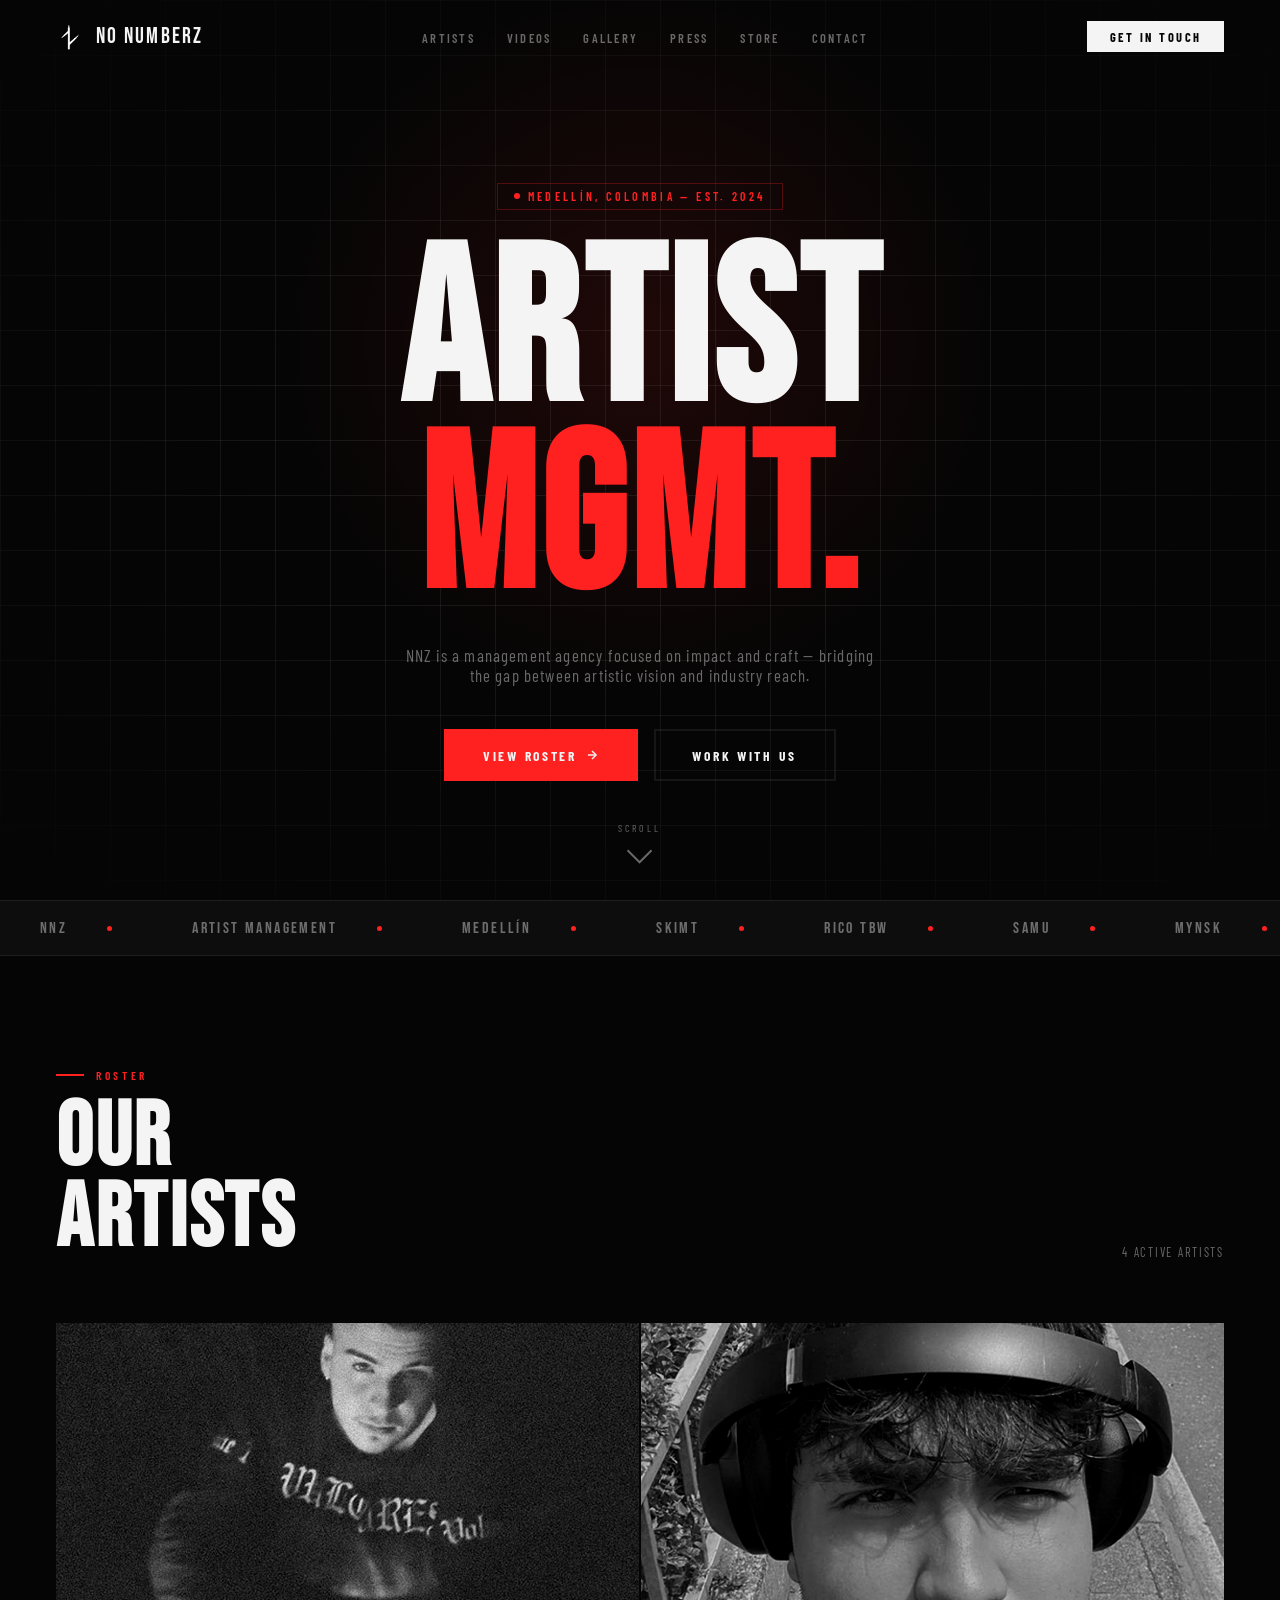
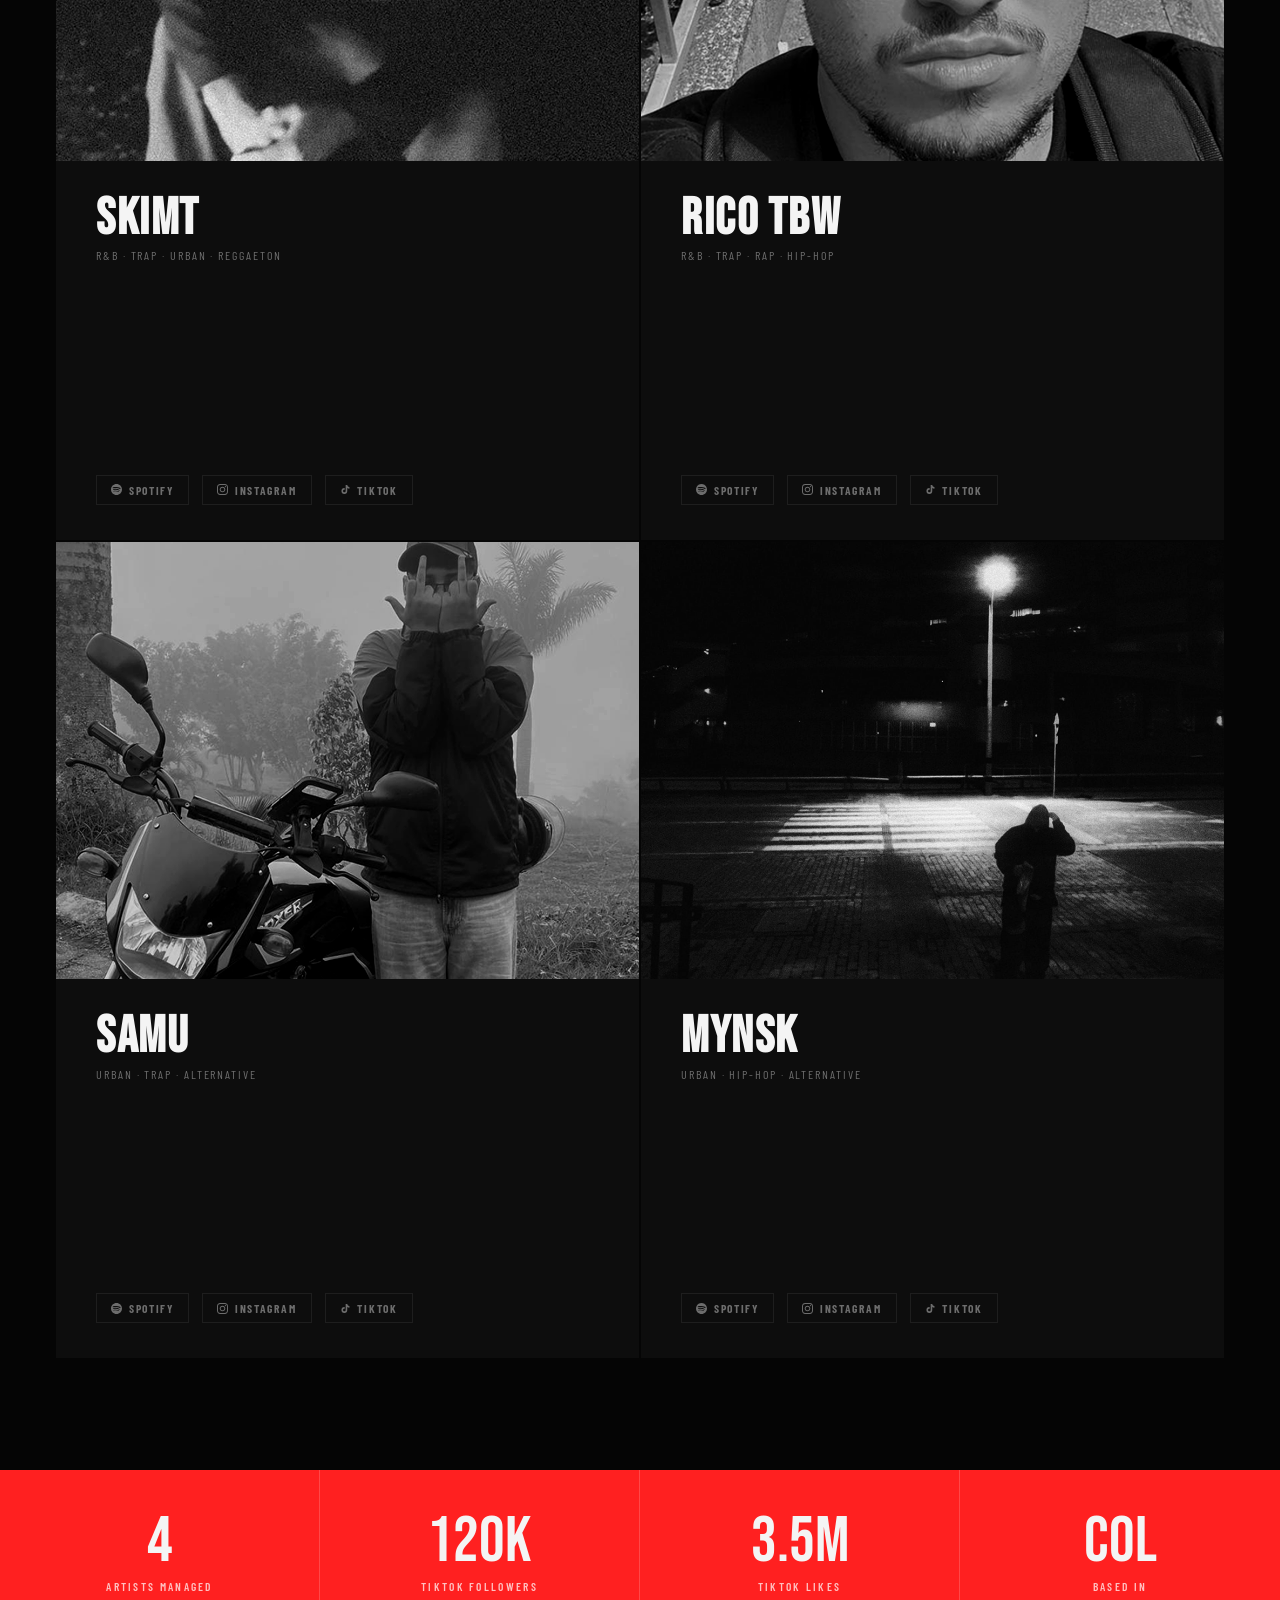
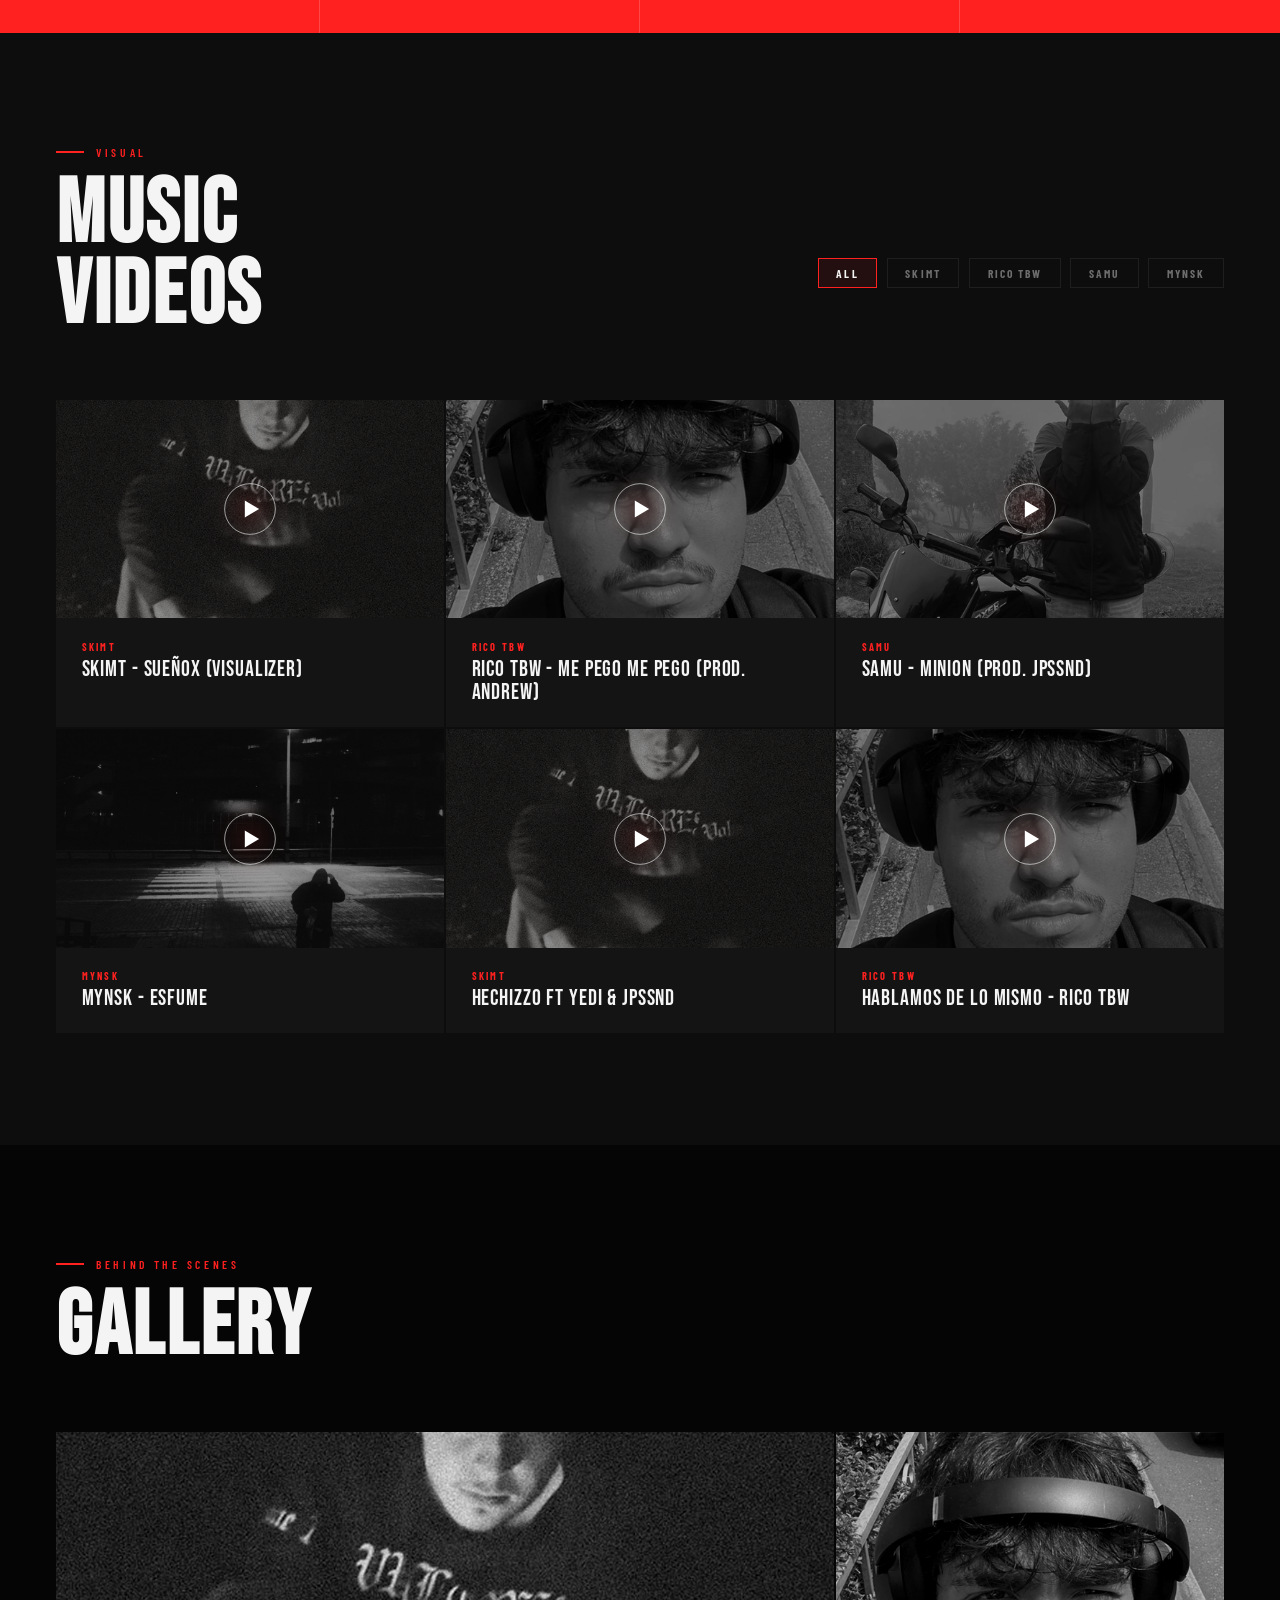
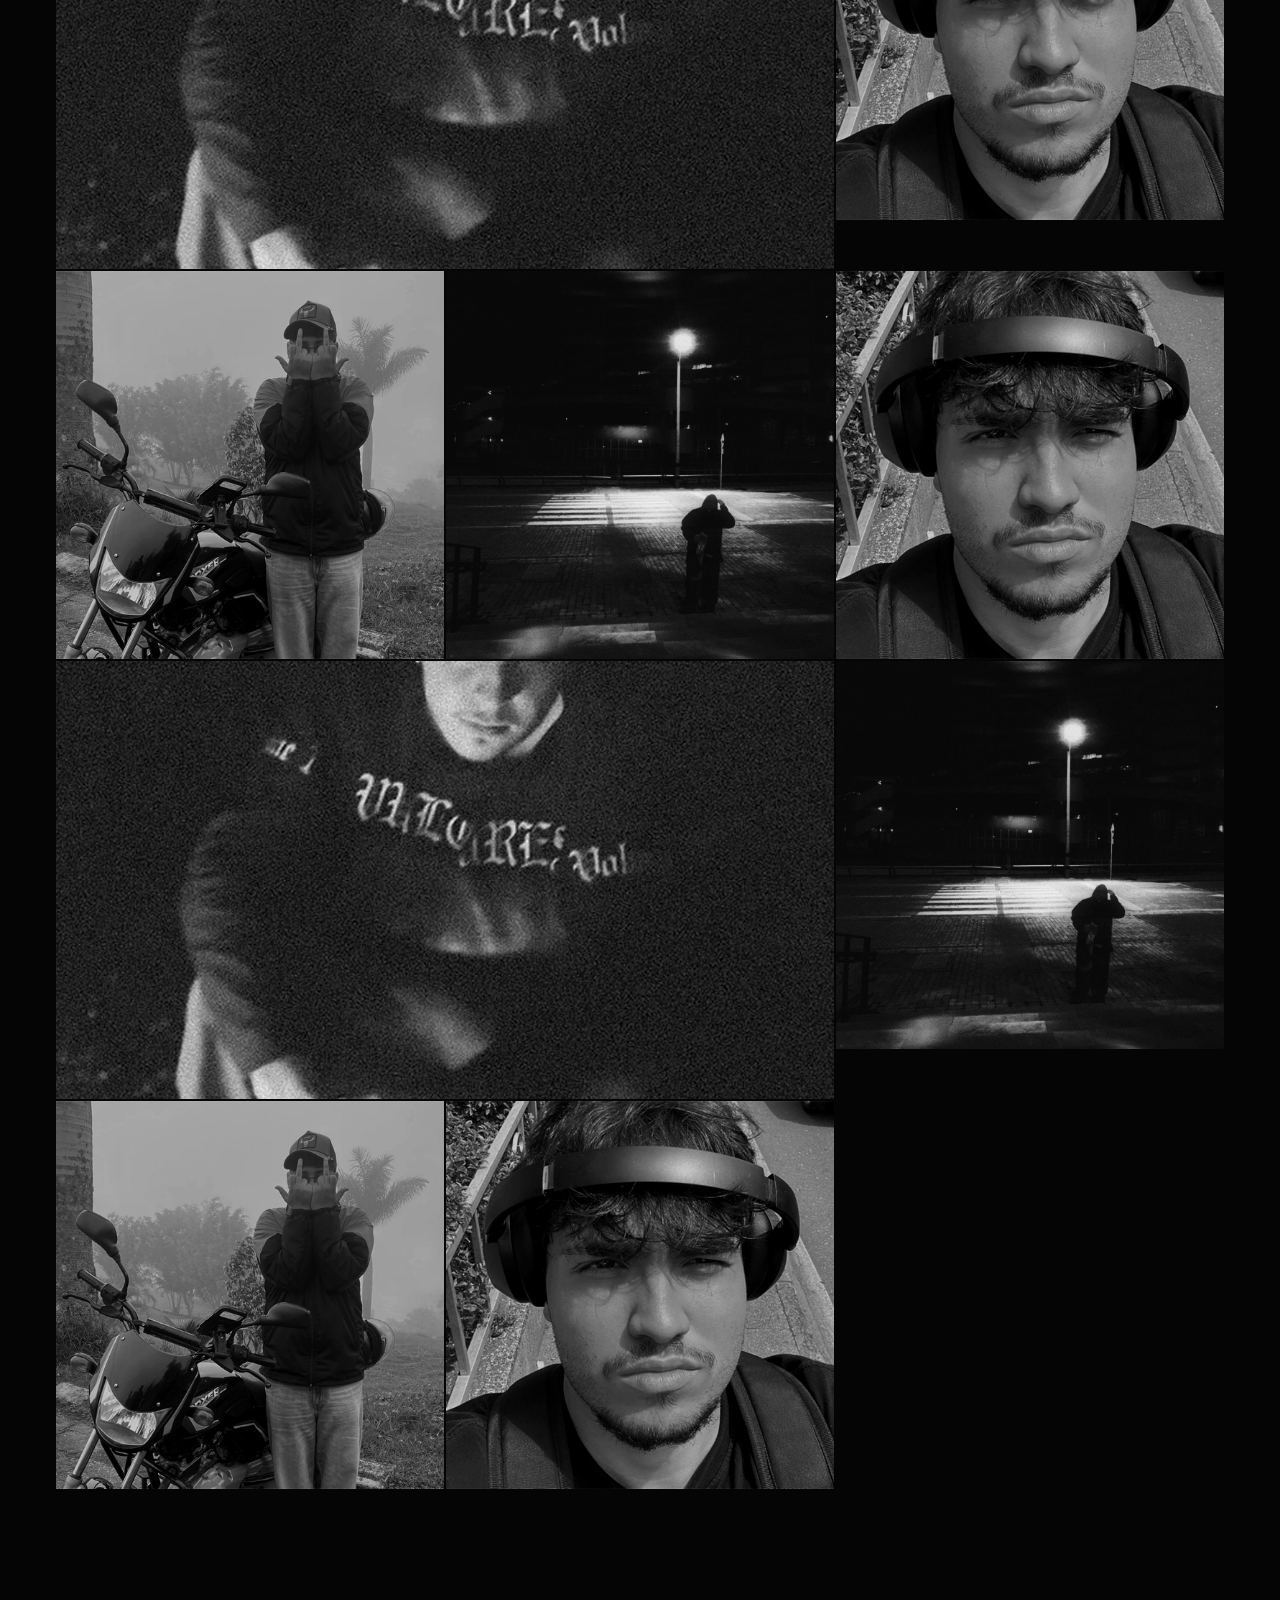
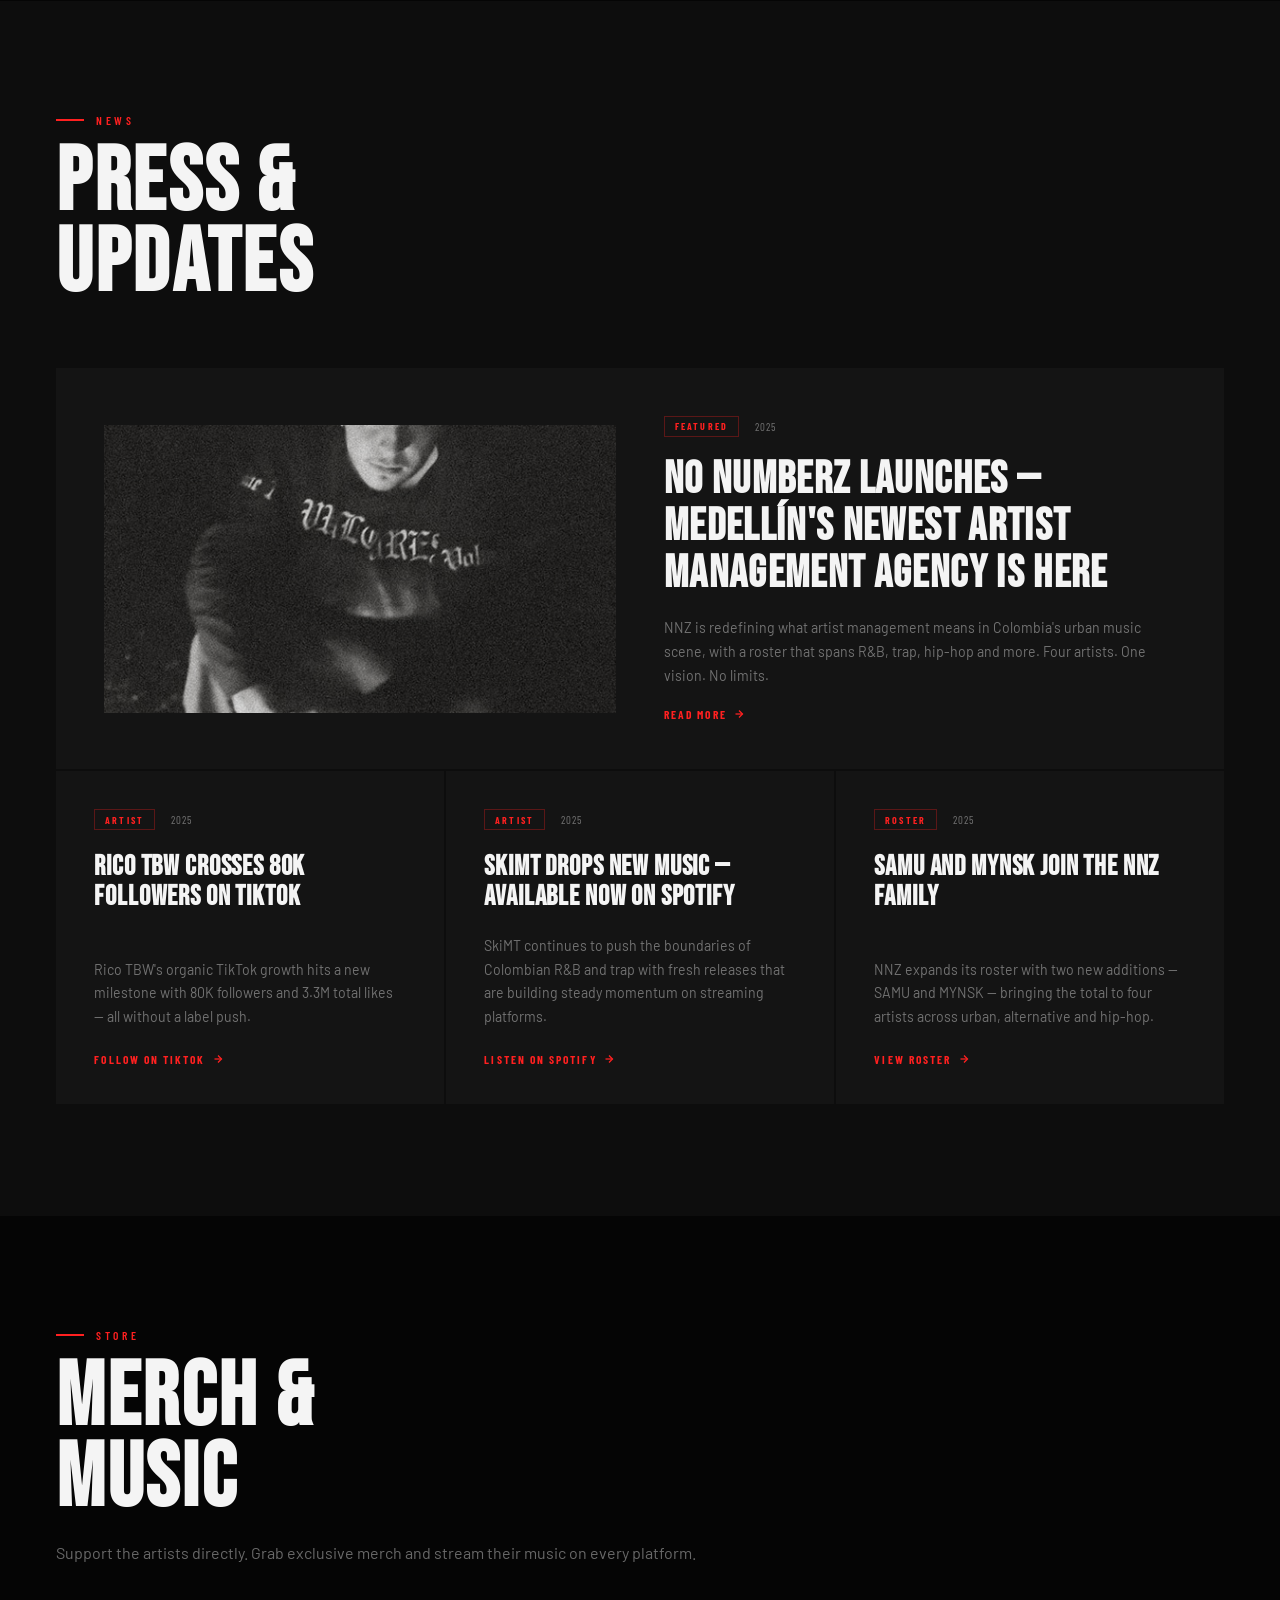
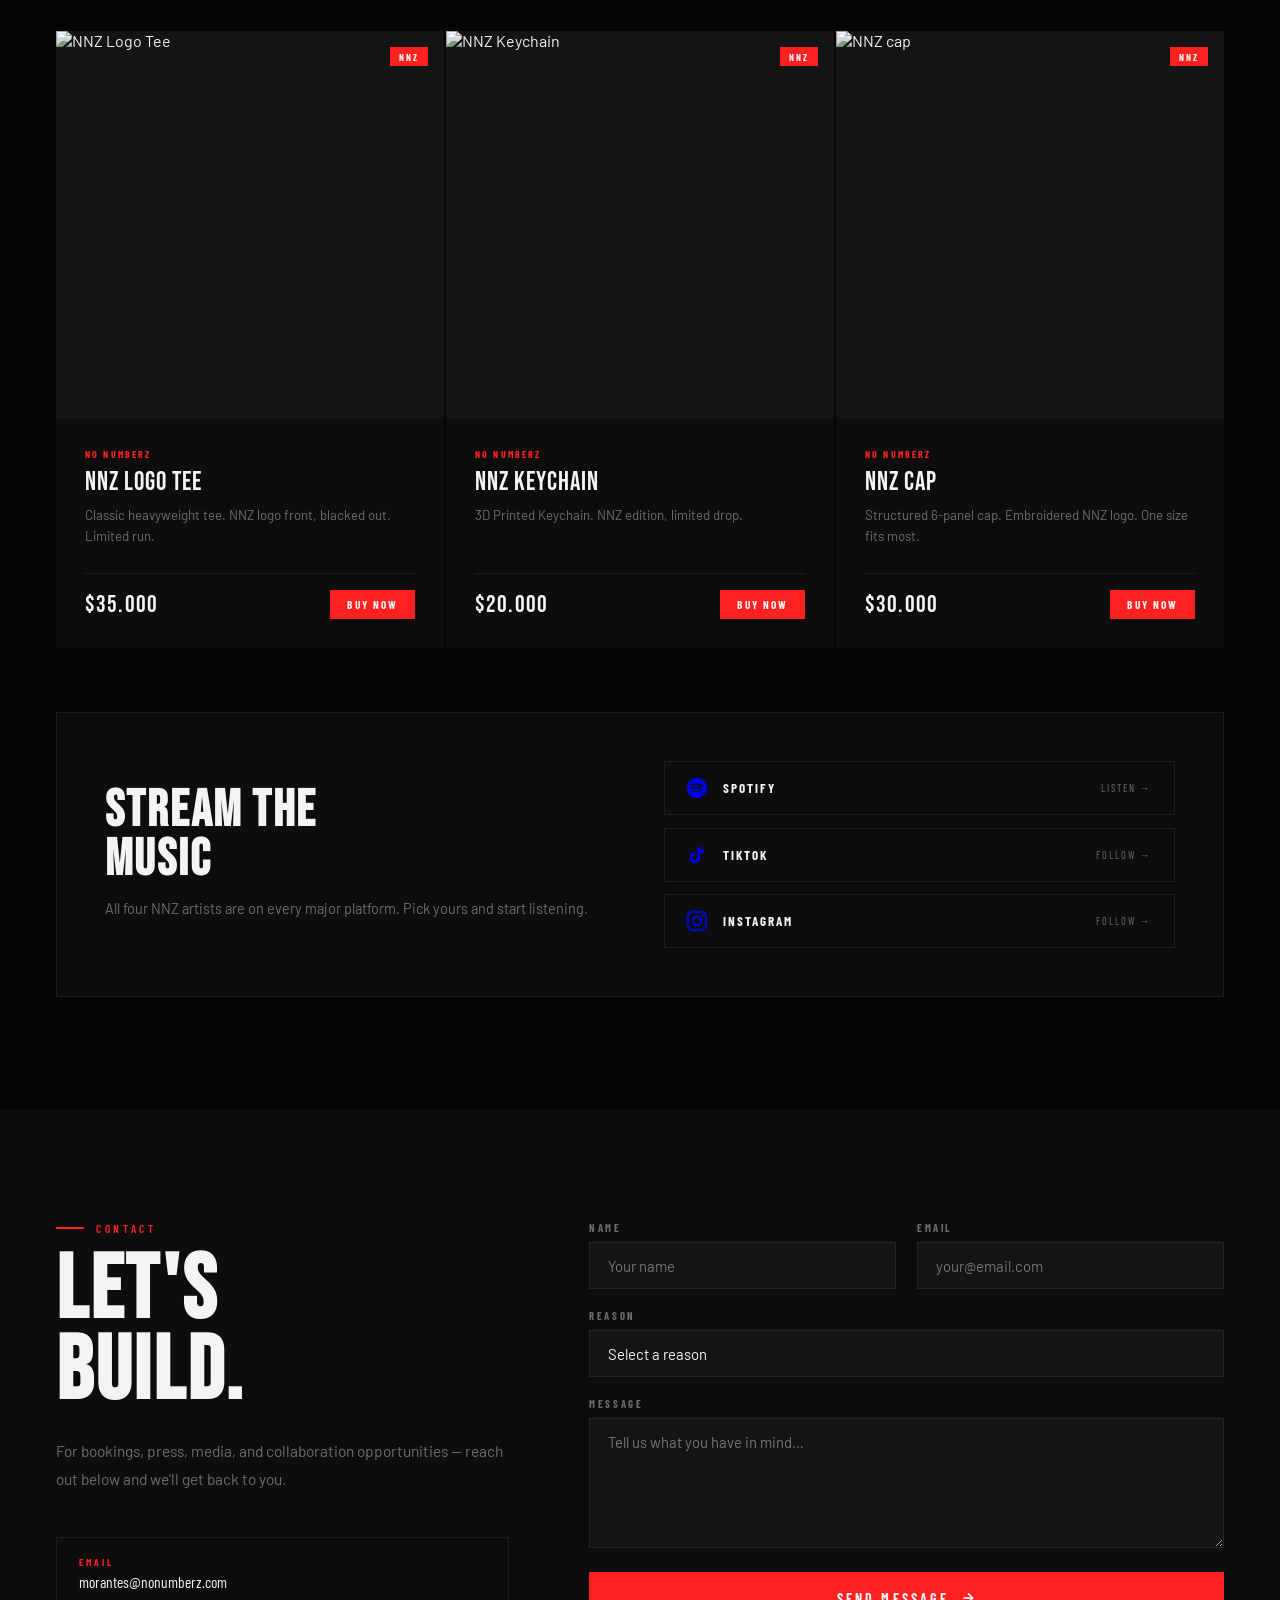
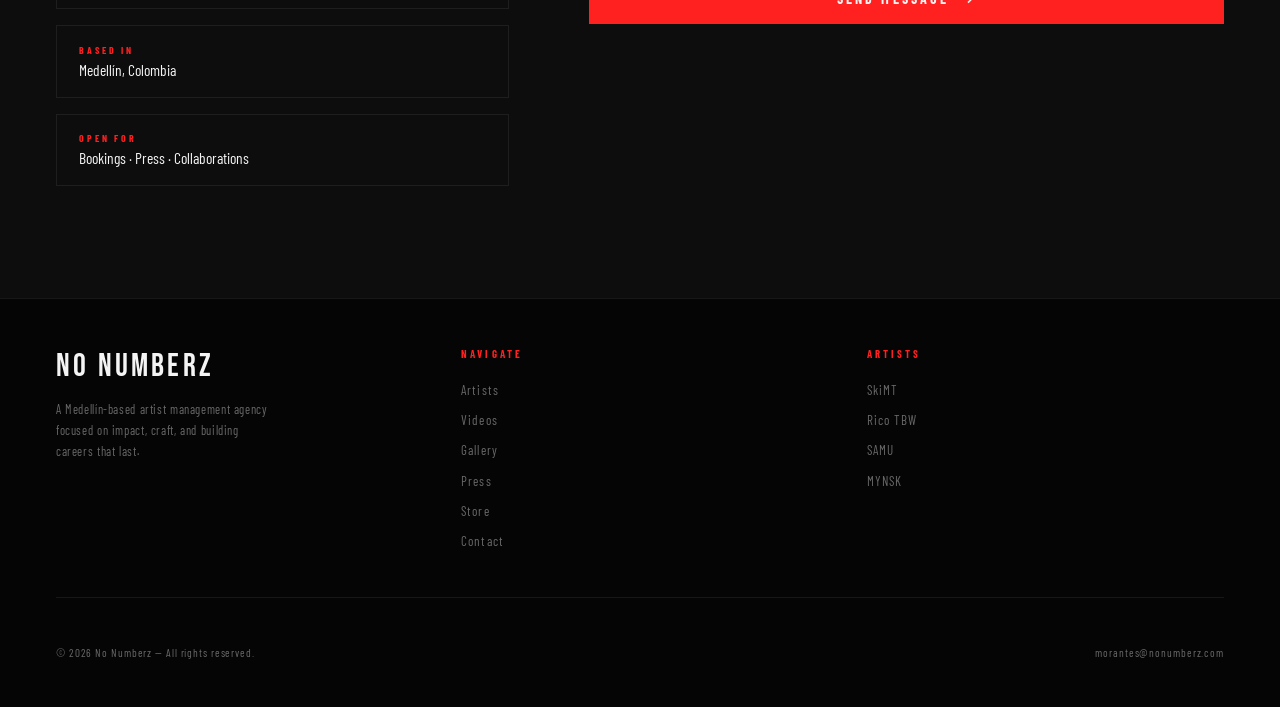
==== commit 198ceb53: "Added some links, updated images and videos" ====
--- a/index.html
+++ b/index.html
@@ -264,52 +264,52 @@
       3. Set data-vid to the YouTube video ID
       4. Update the thumbnail src and title
     -->
-    <div class="vcard reveal" data-artist="skimt" data-vid="REPLACE_SKIMT_VIDEO_ID_1">
+    <div class="vcard reveal" data-artist="skimt" data-vid="vD8G4T-11kM">
       <div class="vcard-thumb" role="button" tabindex="0" aria-label="Play video">
-        <img src="https://img.youtube.com/vi/REPLACE_SKIMT_VIDEO_ID_1/maxresdefault.jpg" alt="SkiMT music video" loading="lazy" onerror="this.src='assets/skimt.jpeg'" />
+        <img src="https://img.youtube.com/vi/vD8G4T-11kM/maxresdefault.jpg" alt="SkiMT music video" loading="lazy" onerror="this.src='assets/skimt.jpeg'" />
         <div class="vcard-play"><svg viewBox="0 0 80 80" fill="none"><circle cx="40" cy="40" r="39" stroke="white" stroke-width="1.5" stroke-opacity="0.6"/><path d="M32 27l22 13-22 13V27z" fill="white"/></svg></div>
       </div>
-      <div class="vcard-info"><div class="vcard-artist">SkiMT</div><div class="vcard-title">Add Video Title Here</div></div>
-    </div>
-
-    <div class="vcard reveal" style="transition-delay:.1s" data-artist="rico" data-vid="REPLACE_RICO_VIDEO_ID_1">
+      <div class="vcard-info"><div class="vcard-artist">SkiMT</div><div class="vcard-title">SkiMT - SUEÑOX (Visualizer)</div></div>
+    </div>
+
+    <div class="vcard reveal" style="transition-delay:.1s" data-artist="rico" data-vid="1hW68EI9xbM">
       <div class="vcard-thumb" role="button" tabindex="0" aria-label="Play video">
-        <img src="https://img.youtube.com/vi/REPLACE_RICO_VIDEO_ID_1/maxresdefault.jpg" alt="Rico TBW music video" loading="lazy" onerror="this.src='assets/rico.png'" />
+        <img src="https://img.youtube.com/vi/1hW68EI9xbM/maxresdefault.jpg" alt="Rico TBW music video" loading="lazy" onerror="this.src='assets/rico.png'" />
         <div class="vcard-play"><svg viewBox="0 0 80 80" fill="none"><circle cx="40" cy="40" r="39" stroke="white" stroke-width="1.5" stroke-opacity="0.6"/><path d="M32 27l22 13-22 13V27z" fill="white"/></svg></div>
       </div>
-      <div class="vcard-info"><div class="vcard-artist">Rico TBW</div><div class="vcard-title">Add Video Title Here</div></div>
-    </div>
-
-    <div class="vcard reveal" style="transition-delay:.18s" data-artist="samu" data-vid="REPLACE_SAMU_VIDEO_ID_1">
+      <div class="vcard-info"><div class="vcard-artist">Rico TBW</div><div class="vcard-title">Rico TBW - Me pego me pego (Prod. Andrew)</div></div>
+    </div>
+
+    <div class="vcard reveal" style="transition-delay:.18s" data-artist="samu" data-vid="qkYrZUBUCTs">
       <div class="vcard-thumb" role="button" tabindex="0" aria-label="Play video">
-        <img src="https://img.youtube.com/vi/REPLACE_SAMU_VIDEO_ID_1/maxresdefault.jpg" alt="SAMU music video" loading="lazy" onerror="this.src='assets/samu.png'" />
+        <img src="https://img.youtube.com/vi/qkYrZUBUCTs/maxresdefault.jpg" alt="SAMU music video" loading="lazy" onerror="this.src='assets/samu.png'" />
         <div class="vcard-play"><svg viewBox="0 0 80 80" fill="none"><circle cx="40" cy="40" r="39" stroke="white" stroke-width="1.5" stroke-opacity="0.6"/><path d="M32 27l22 13-22 13V27z" fill="white"/></svg></div>
       </div>
-      <div class="vcard-info"><div class="vcard-artist">SAMU</div><div class="vcard-title">Add Video Title Here</div></div>
-    </div>
-
-    <div class="vcard reveal" style="transition-delay:.26s" data-artist="mynsk" data-vid="REPLACE_MYNSK_VIDEO_ID_1">
+      <div class="vcard-info"><div class="vcard-artist">SAMU</div><div class="vcard-title">SAMU - MINION (Prod. Jpssnd)</div></div>
+    </div>
+
+    <div class="vcard reveal" style="transition-delay:.26s" data-artist="mynsk" data-vid="O3ZL55c-lZY">
       <div class="vcard-thumb" role="button" tabindex="0" aria-label="Play video">
-        <img src="https://img.youtube.com/vi/REPLACE_MYNSK_VIDEO_ID_1/maxresdefault.jpg" alt="MYNSK music video" loading="lazy" onerror="this.src='assets/mynsk.png'" />
+        <img src="https://img.youtube.com/vi/O3ZL55c-lZY/maxresdefault.jpg" alt="MYNSK music video" loading="lazy" onerror="this.src='assets/mynsk.png'" />
         <div class="vcard-play"><svg viewBox="0 0 80 80" fill="none"><circle cx="40" cy="40" r="39" stroke="white" stroke-width="1.5" stroke-opacity="0.6"/><path d="M32 27l22 13-22 13V27z" fill="white"/></svg></div>
       </div>
-      <div class="vcard-info"><div class="vcard-artist">MYNSK</div><div class="vcard-title">Add Video Title Here</div></div>
-    </div>
-
-    <div class="vcard reveal" style="transition-delay:.32s" data-artist="skimt" data-vid="REPLACE_SKIMT_VIDEO_ID_2">
+      <div class="vcard-info"><div class="vcard-artist">MYNSK</div><div class="vcard-title">Mynsk - esfume</div></div>
+    </div>
+
+    <div class="vcard reveal" style="transition-delay:.32s" data-artist="skimt" data-vid="QUH803vjndU">
       <div class="vcard-thumb" role="button" tabindex="0" aria-label="Play video">
-        <img src="https://img.youtube.com/vi/REPLACE_SKIMT_VIDEO_ID_2/maxresdefault.jpg" alt="SkiMT music video" loading="lazy" onerror="this.src='assets/skimt.jpeg'" />
+        <img src="https://img.youtube.com/vi/QUH803vjndU/maxresdefault.jpg" alt="SkiMT music video" loading="lazy" onerror="this.src='assets/skimt.jpeg'" />
         <div class="vcard-play"><svg viewBox="0 0 80 80" fill="none"><circle cx="40" cy="40" r="39" stroke="white" stroke-width="1.5" stroke-opacity="0.6"/><path d="M32 27l22 13-22 13V27z" fill="white"/></svg></div>
       </div>
-      <div class="vcard-info"><div class="vcard-artist">SkiMT</div><div class="vcard-title">Add Video Title Here</div></div>
-    </div>
-
-    <div class="vcard reveal" style="transition-delay:.38s" data-artist="rico" data-vid="REPLACE_RICO_VIDEO_ID_2">
+      <div class="vcard-info"><div class="vcard-artist">SkiMT</div><div class="vcard-title">HECHIZZO FT YEDI & JPSSND</div></div>
+    </div>
+
+    <div class="vcard reveal" style="transition-delay:.38s" data-artist="rico" data-vid="sRa7Nu3lT5c">
       <div class="vcard-thumb" role="button" tabindex="0" aria-label="Play video">
-        <img src="https://img.youtube.com/vi/REPLACE_RICO_VIDEO_ID_2/maxresdefault.jpg" alt="Rico TBW music video" loading="lazy" onerror="this.src='assets/rico.png'" />
+        <img src="https://img.youtube.com/vi/sRa7Nu3lT5c/maxresdefault.jpg" alt="Rico TBW music video" loading="lazy" onerror="this.src='assets/rico.png'" />
         <div class="vcard-play"><svg viewBox="0 0 80 80" fill="none"><circle cx="40" cy="40" r="39" stroke="white" stroke-width="1.5" stroke-opacity="0.6"/><path d="M32 27l22 13-22 13V27z" fill="white"/></svg></div>
       </div>
-      <div class="vcard-info"><div class="vcard-artist">Rico TBW</div><div class="vcard-title">Add Video Title Here</div></div>
+      <div class="vcard-info"><div class="vcard-artist">Rico TBW</div><div class="vcard-title">HABLAMOS DE LO MISMO - Rico TBW</div></div>
     </div>
   </div>
 </section>
@@ -335,7 +335,7 @@
     <div class="gitem reveal" style="transition-delay:.32s" data-src="assets/skimt.jpeg" data-label="SkiMT — Live"><img src="assets/skimt.jpeg" alt="SkiMT live" loading="lazy" /><div class="gitem-overlay"><span class="gitem-label">SkiMT — Live</span></div></div>
     <div class="gitem reveal" style="transition-delay:.36s" data-src="assets/mynsk.png" data-label="MYNSK — Shoot"><img src="assets/mynsk.png" alt="MYNSK shoot" loading="lazy" /><div class="gitem-overlay"><span class="gitem-label">MYNSK — Shoot</span></div></div>
     <div class="gitem reveal" style="transition-delay:.4s" data-src="assets/samu.png" data-label="SAMU — BTS"><img src="assets/samu.png" alt="SAMU BTS" loading="lazy" /><div class="gitem-overlay"><span class="gitem-label">SAMU — BTS</span></div></div>
-    <div class="gitem reveal" style="transition-delay:.44s" data-src="assets/rico.png" data-label="NNZ Crew"><img src="assets/rico.png" alt="NNZ crew" loading="lazy" /><div class="gitem-overlay"><span class="gitem-label">NNZ Crew</span></div></div>
+    <div class="gitem reveal" style="transition-delay:.44s" data-src="assets/NNZ_Crew.jpg" data-label="NNZ Crew"><img src="assets/rico.png" alt="NNZ crew" loading="lazy" /><div class="gitem-overlay"><span class="gitem-label">NNZ Crew</span></div></div>
   </div>
 </section>
 
@@ -432,7 +432,7 @@
         <div class="scard-name">NNZ CAP</div>
         <p class="scard-desc">Structured 6-panel cap. Embroidered NNZ logo. One size fits most.</p>
         <div class="scard-footer">
-          <span class="scard-price">$30</span>
+          <span class="scard-price">$30.000</span>
           <button class="scard-btn" onclick="alert('Shop link coming soon — update this button with your store URL.')">Buy Now</button>
         </div>
       </div>
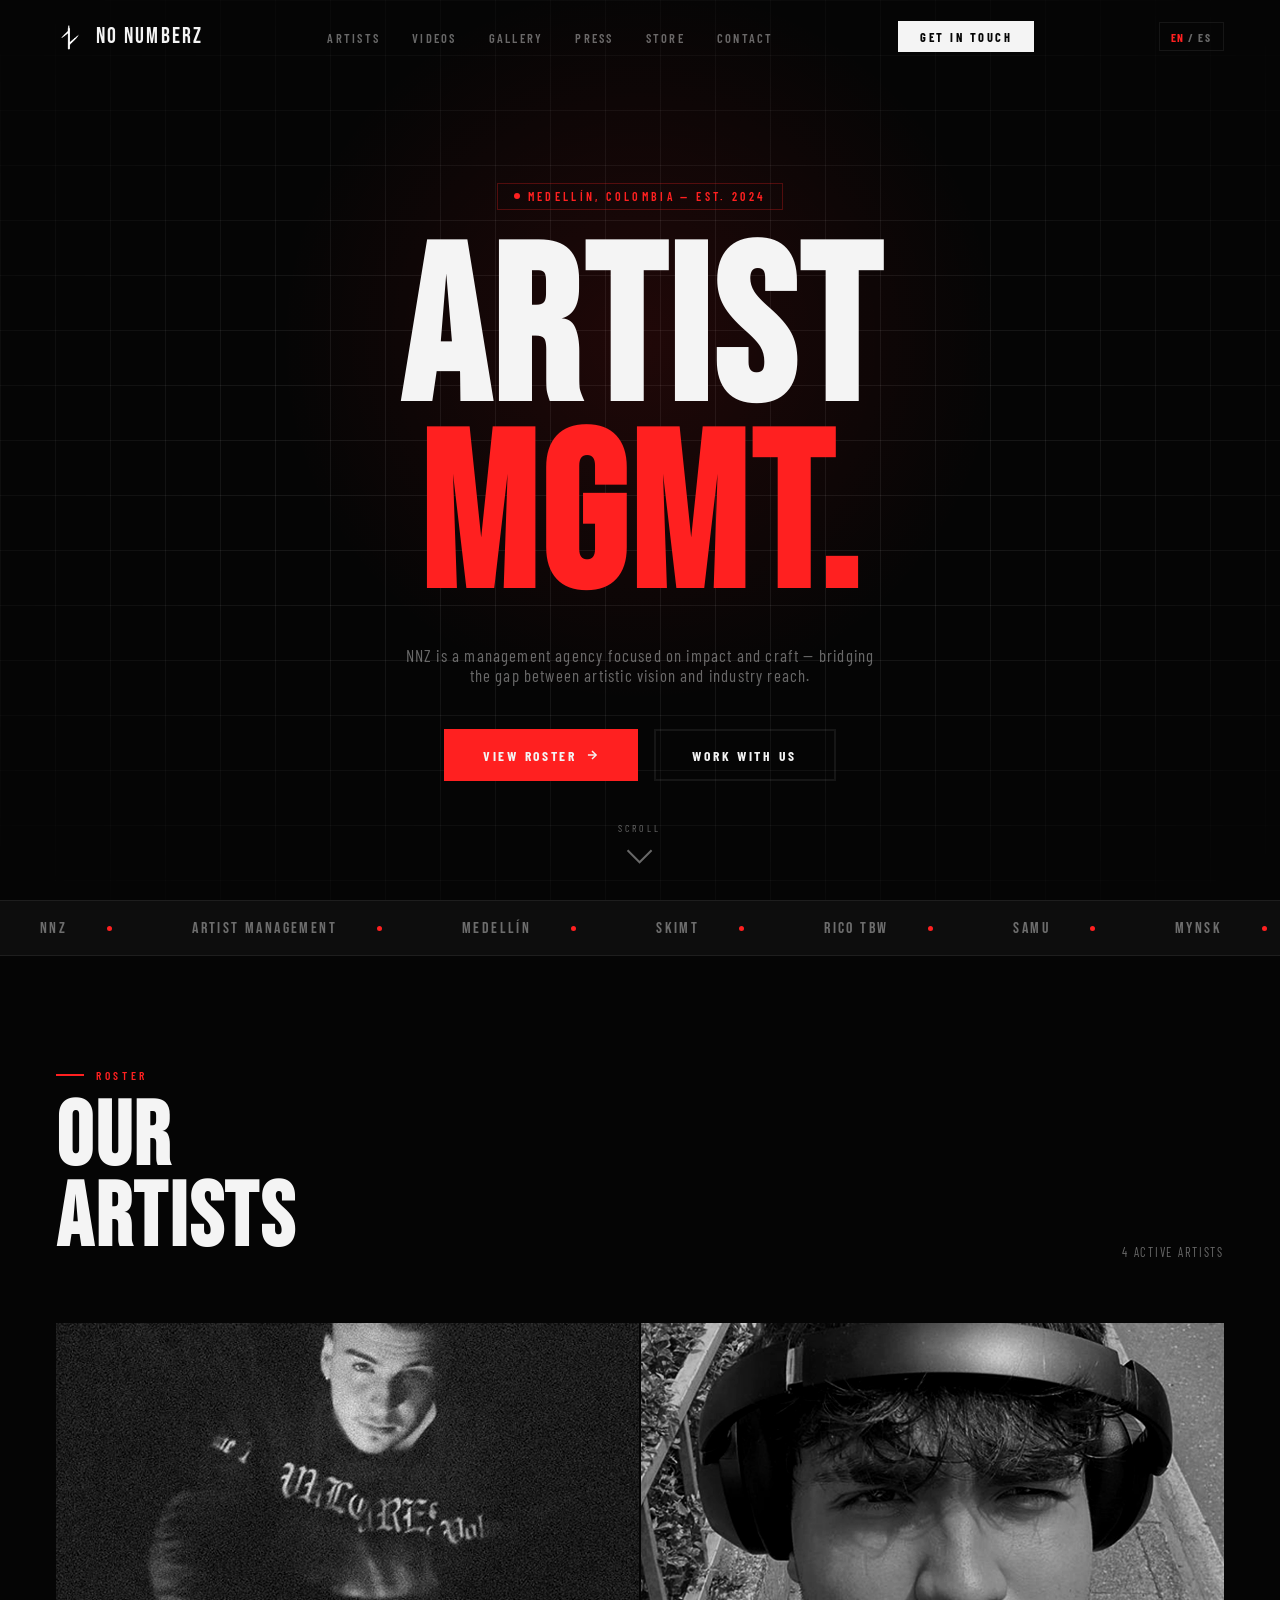
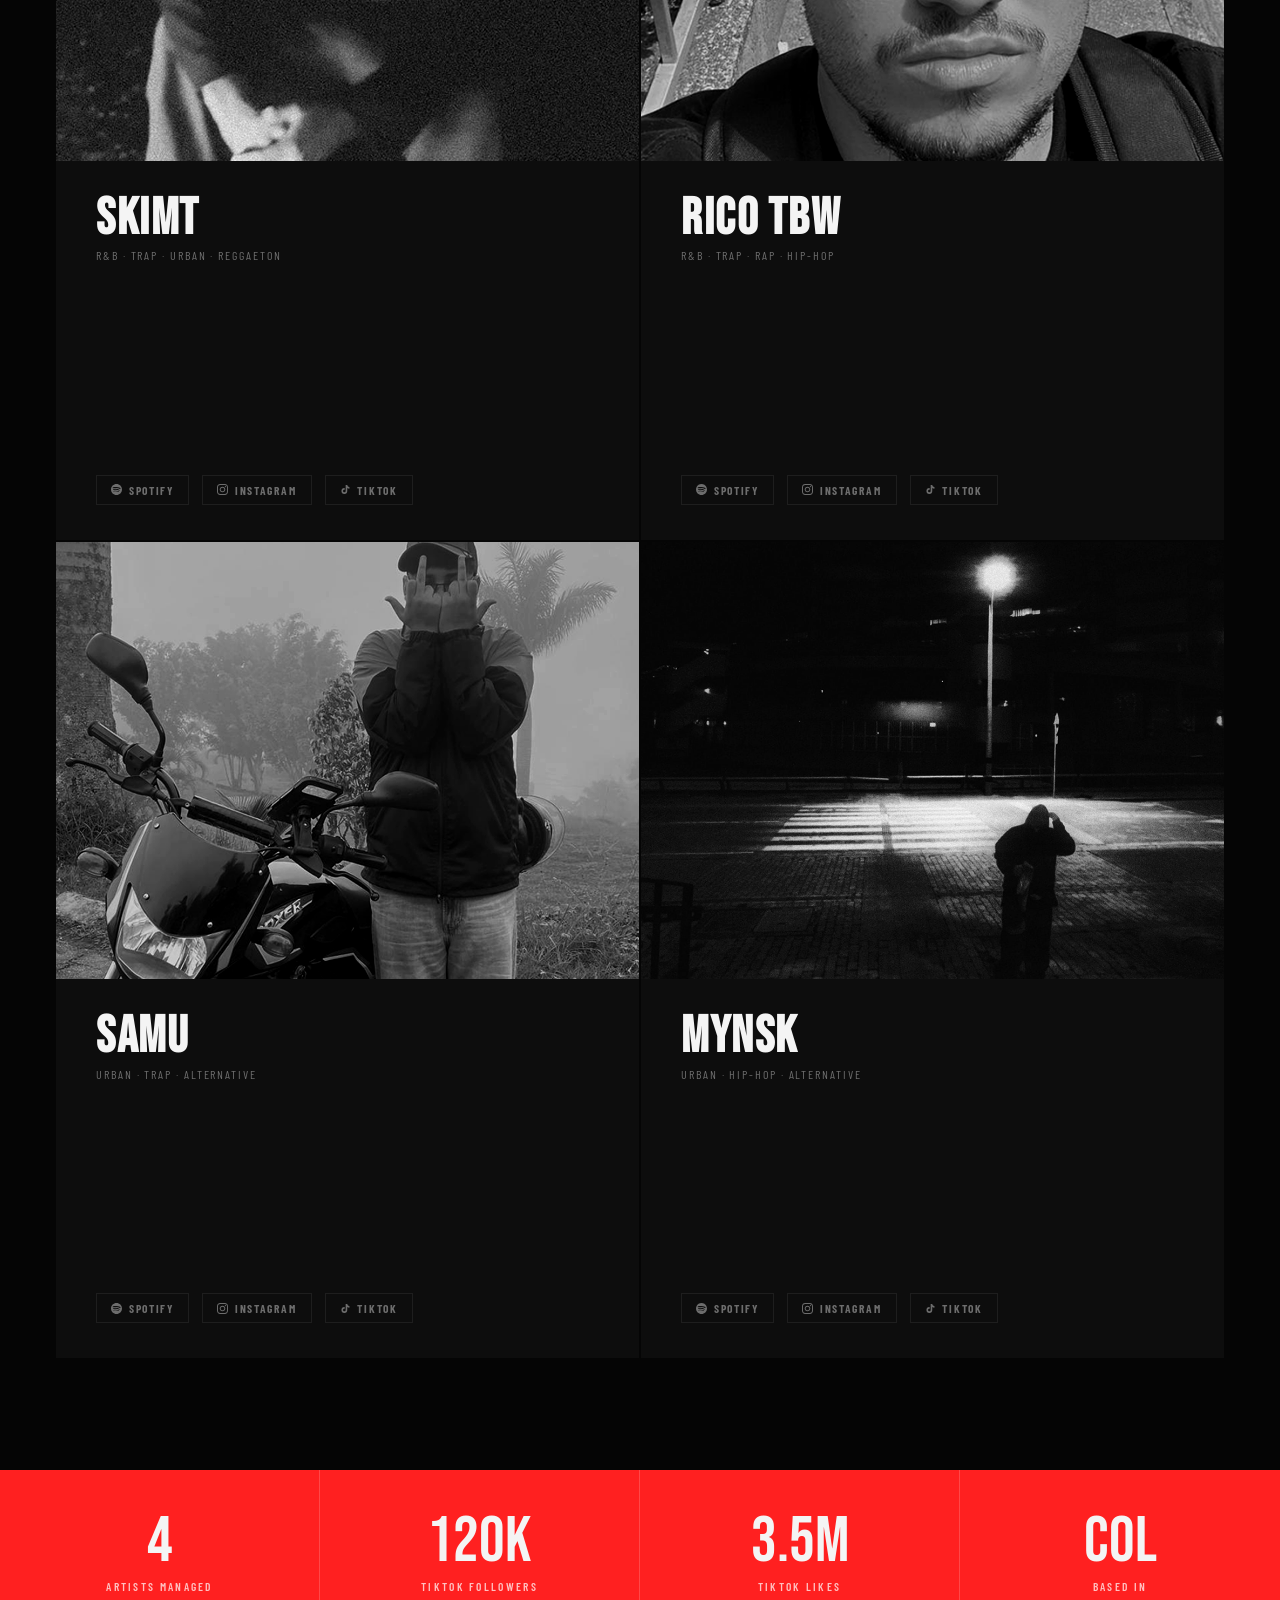
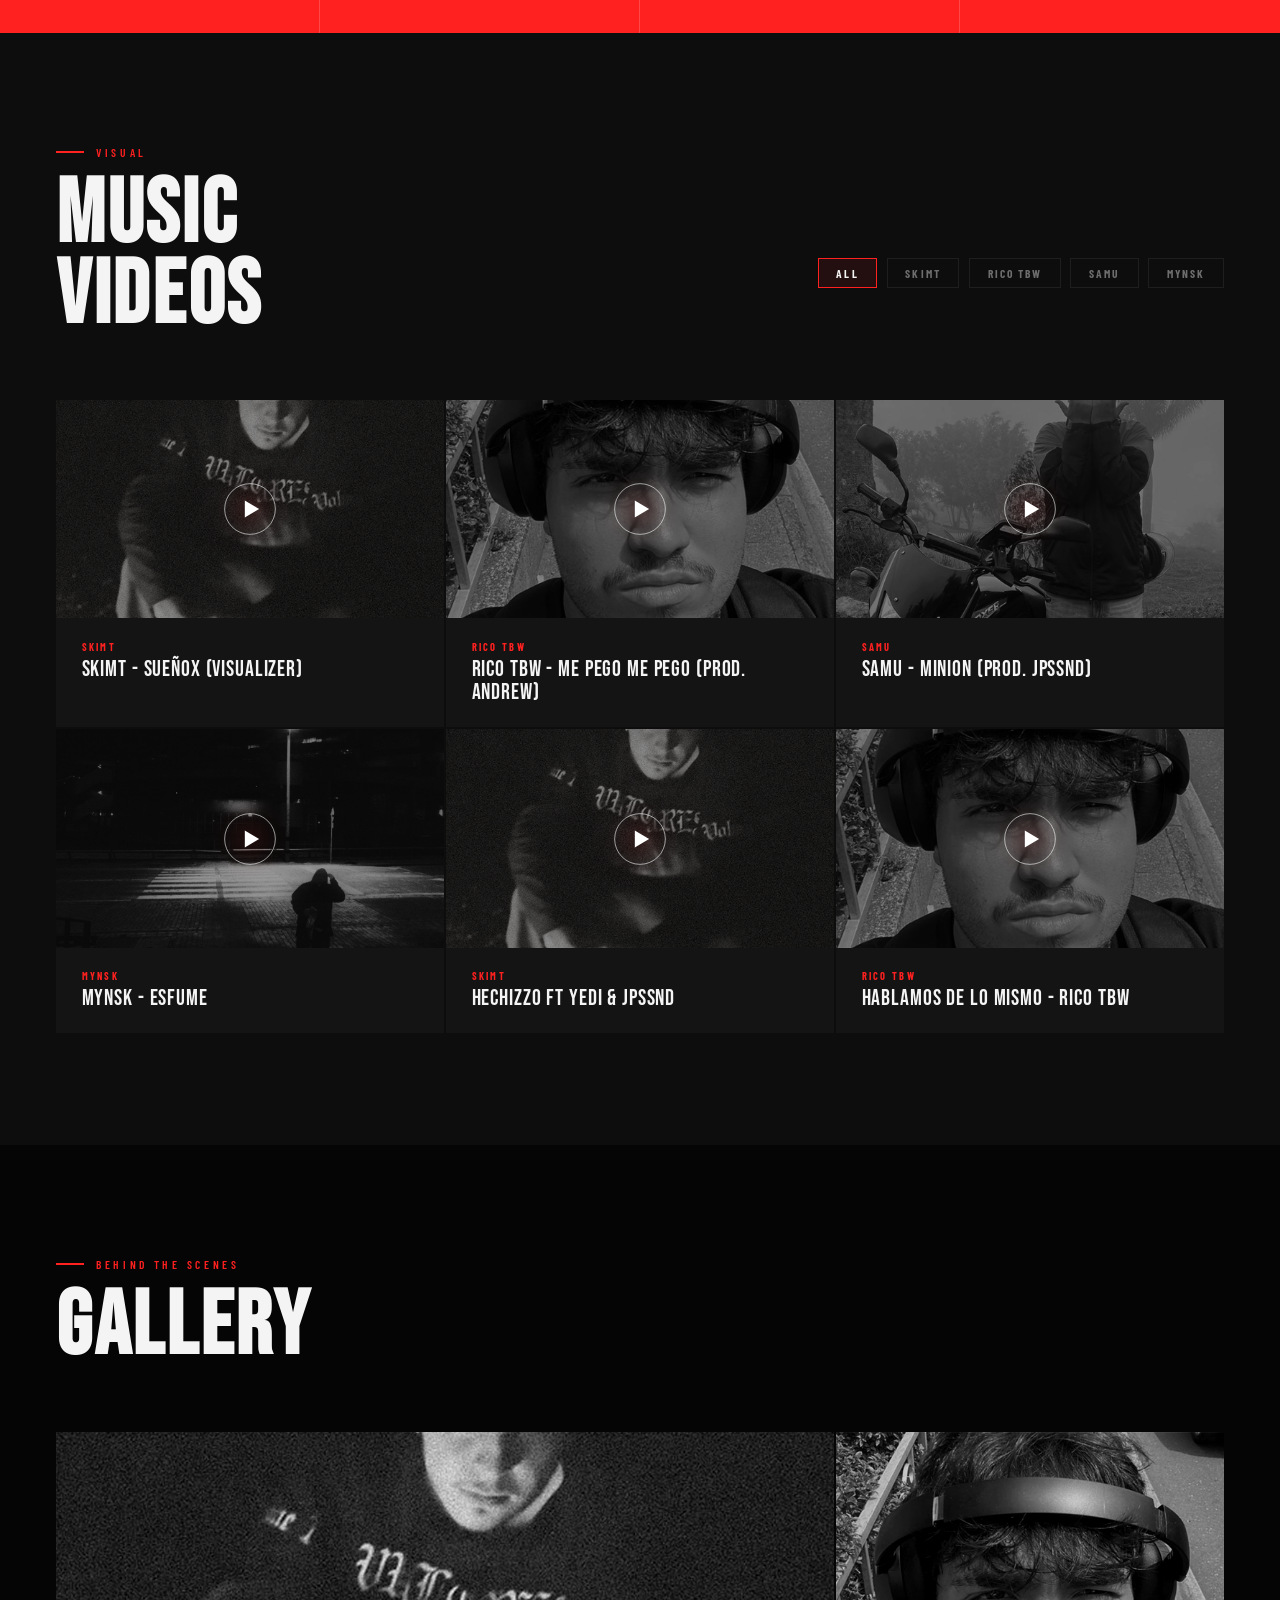
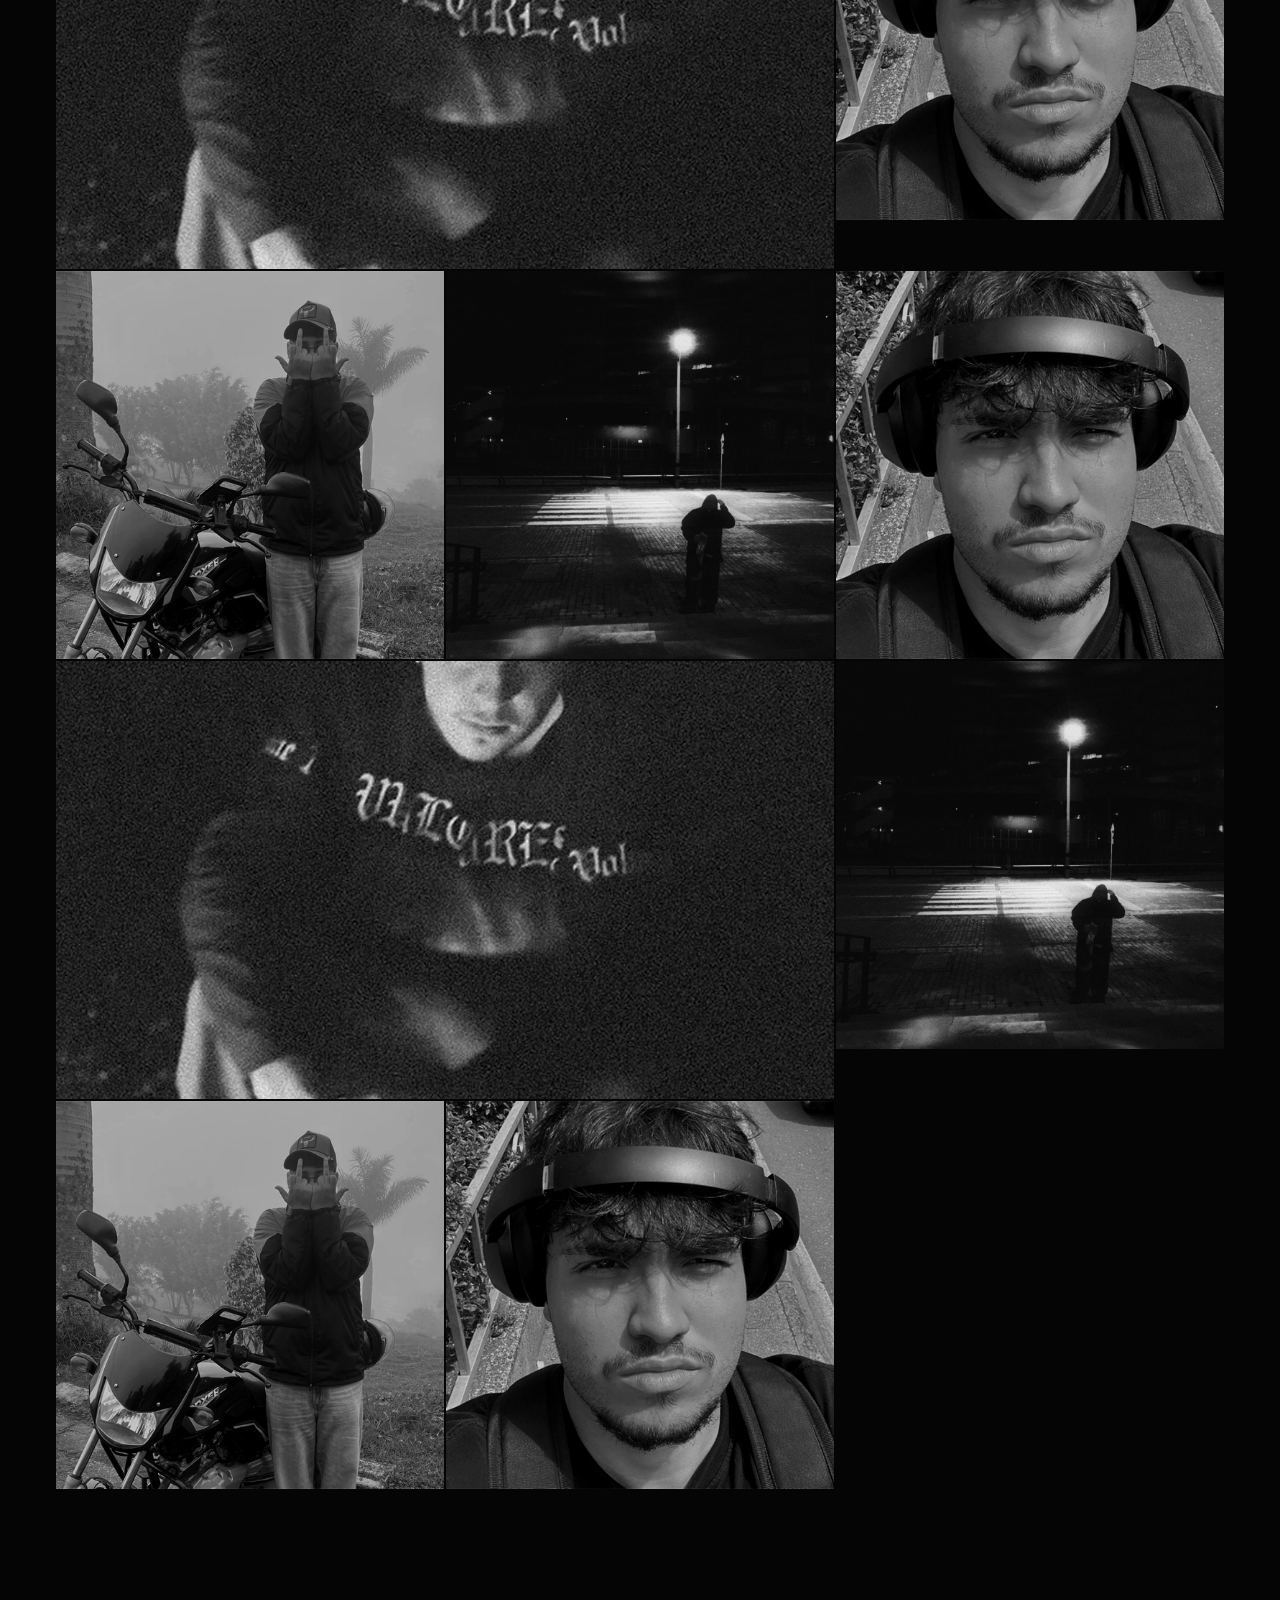
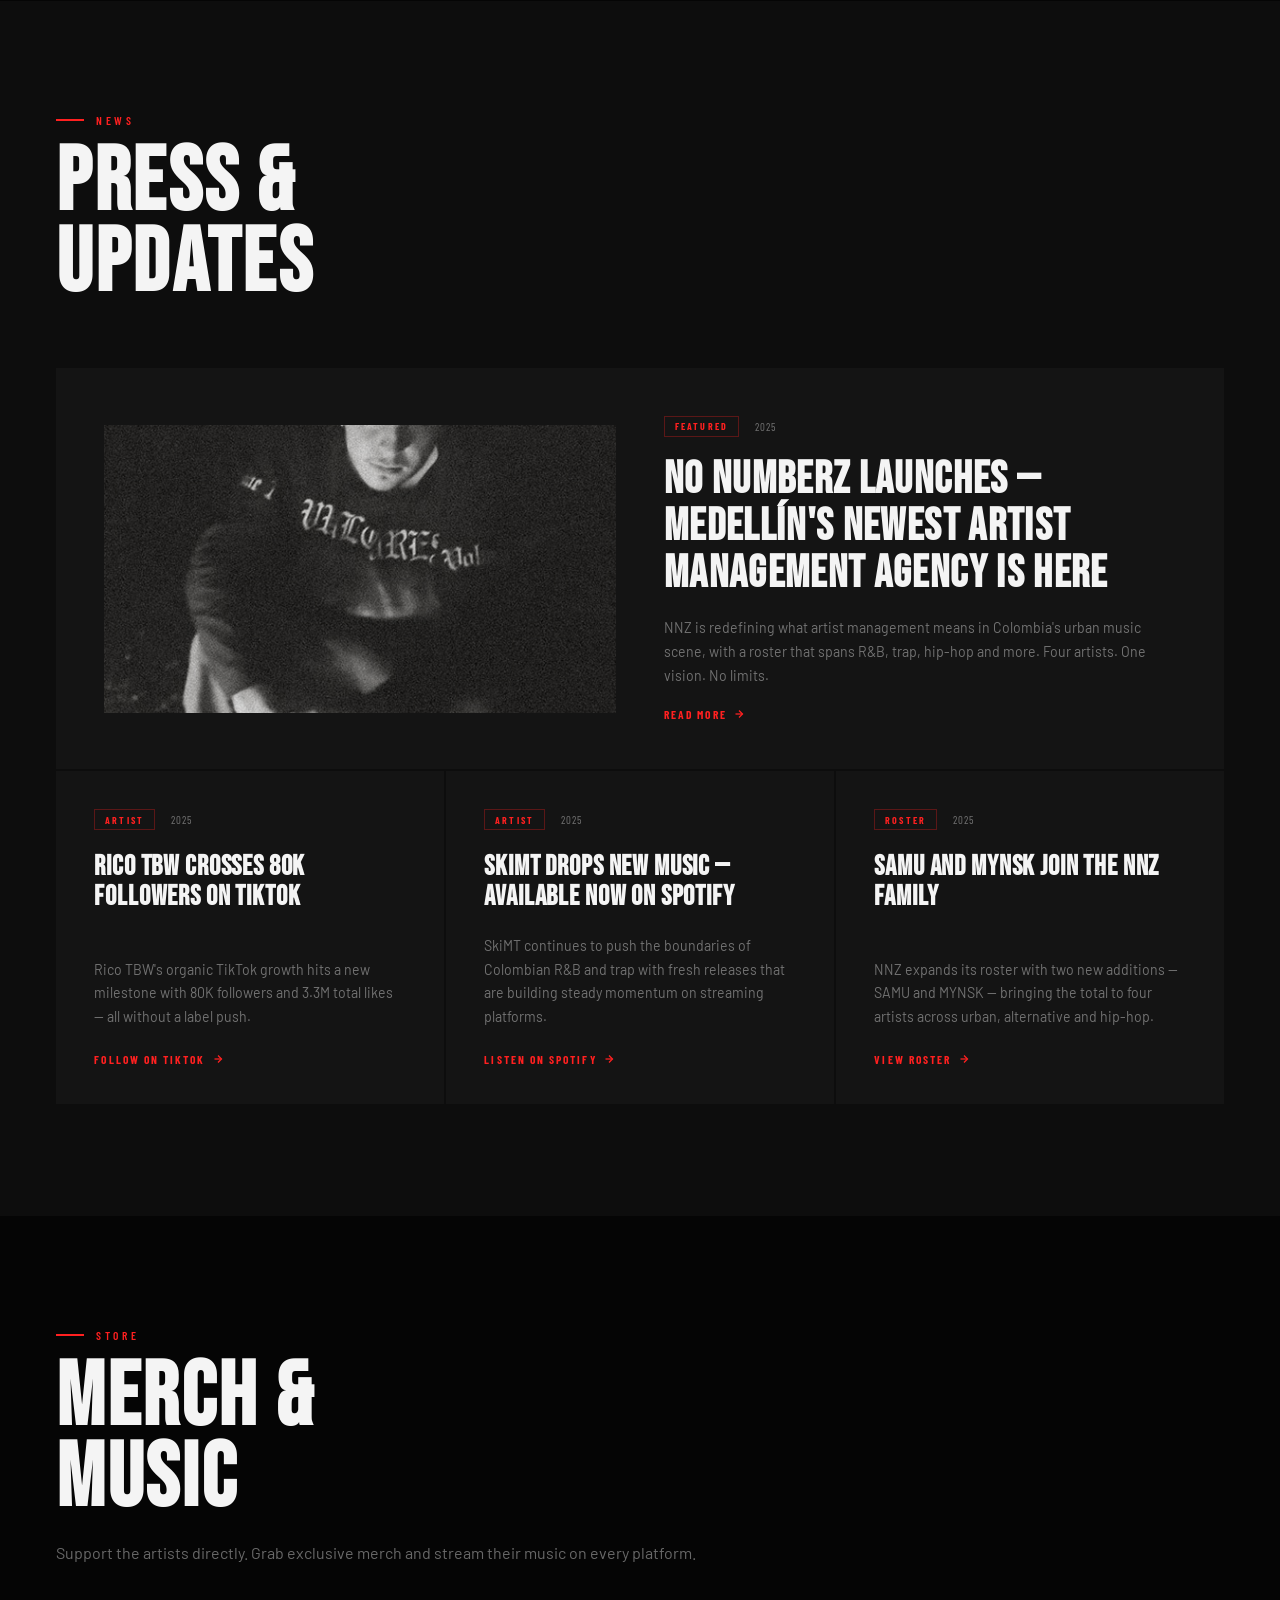
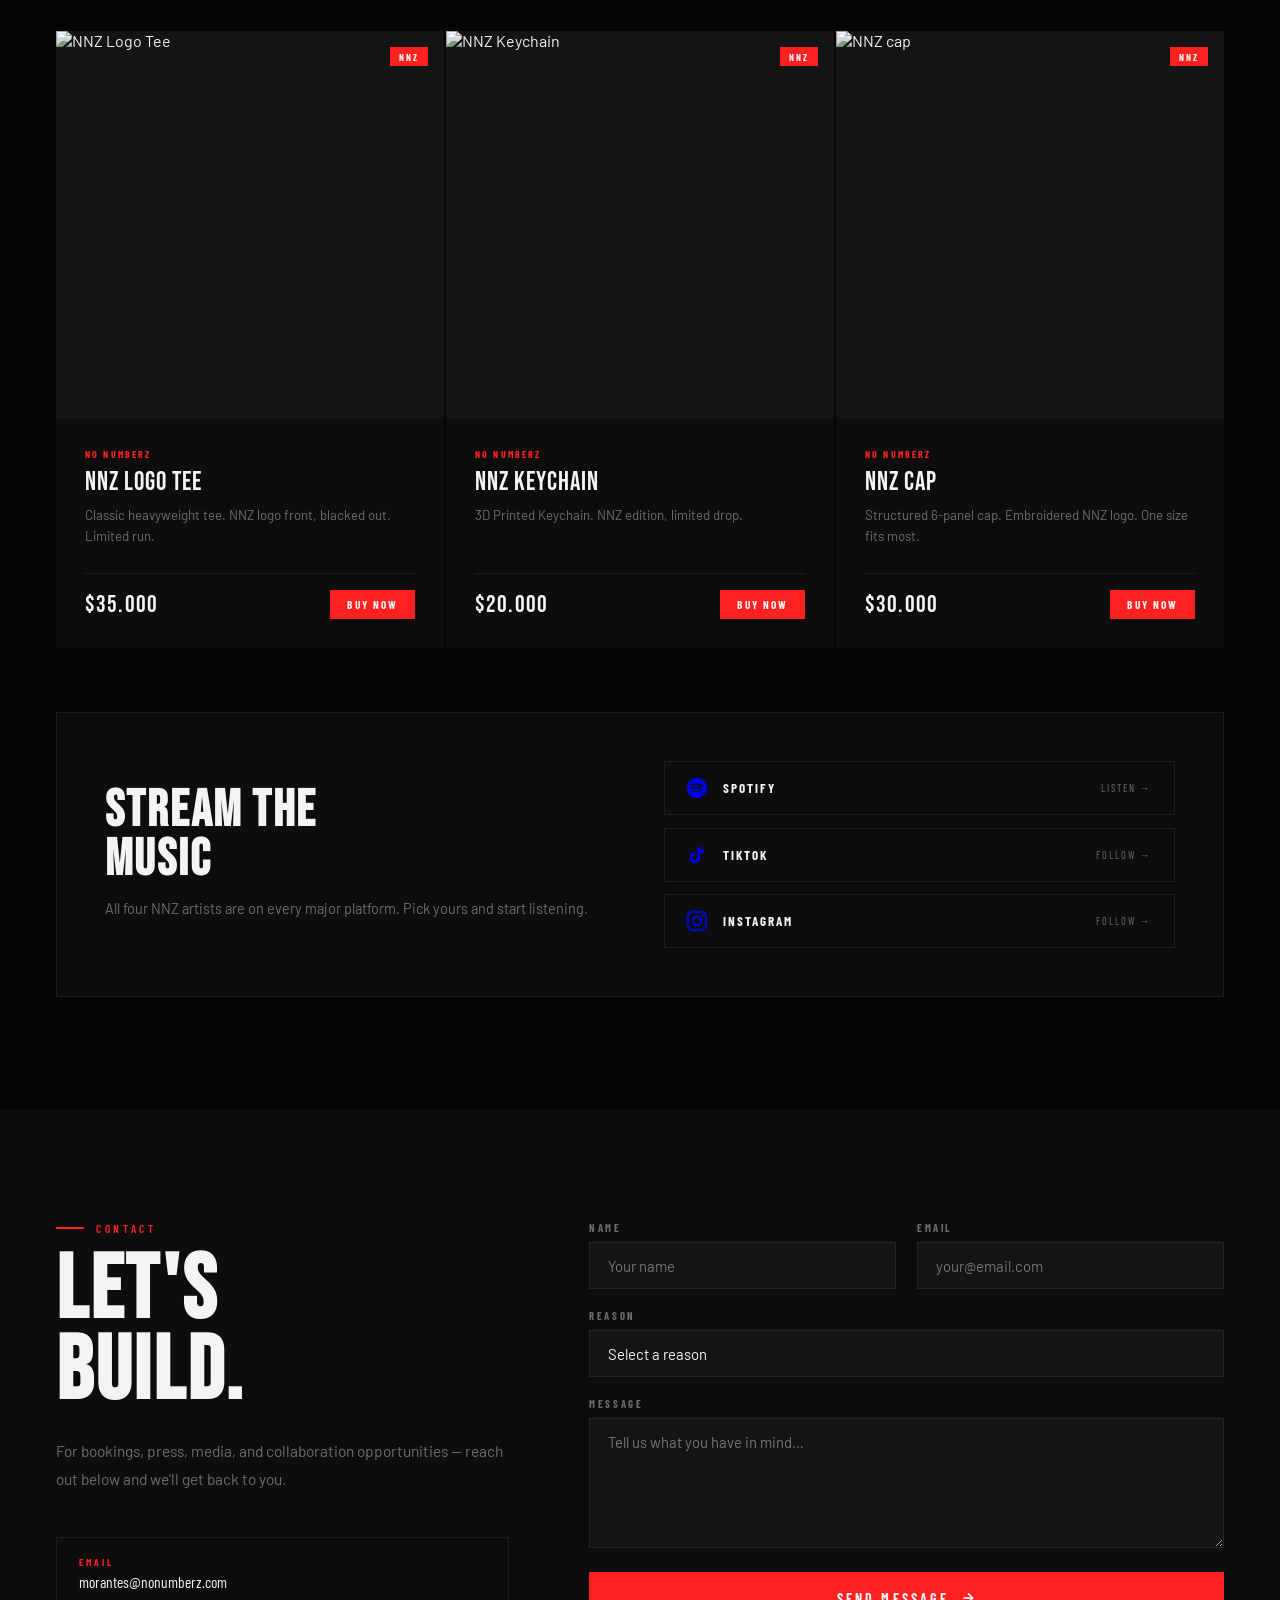
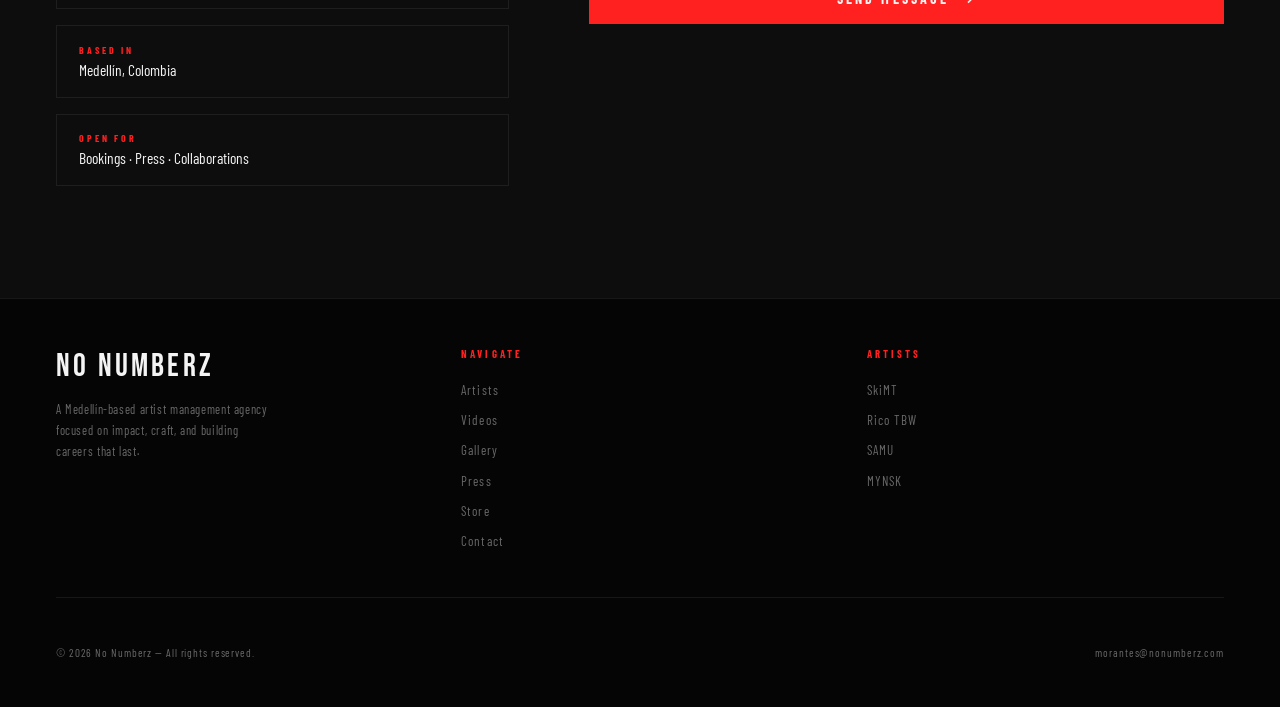
==== commit fa1c03c4: "Taduccion de la pagina a espanol" ====
--- a/index.html
+++ b/index.html
@@ -72,7 +72,7 @@
 <!-- VIDEO LIGHTBOX -->
 <div class="vbox" id="vbox" role="dialog" aria-label="Video player">
   <div class="vbox-inner">
-    <button class="vbox-close" id="vboxClose">✕ Close</button>
+    <button class="vbox-close" id="vboxClose" data-i18n="lightbox.close">✕ Close</button>
     <iframe id="vboxFrame" src="" allow="autoplay; encrypted-media" allowfullscreen title="Video player"></iframe>
   </div>
 </div>
@@ -87,12 +87,12 @@
 
 <!-- MOBILE MENU -->
 <div class="mobile-menu" id="mobileMenu" aria-hidden="true">
-  <a href="#artists" onclick="closeMenu()">Artists</a>
+  <a href="#artists" onclick="closeMenu()" data-i18n="nav.artists">Artists</a>
   <a href="#videos" onclick="closeMenu()">Videos</a>
-  <a href="#gallery" onclick="closeMenu()">Gallery</a>
-  <a href="#press" onclick="closeMenu()">Press</a>
-  <a href="#store" onclick="closeMenu()">Store</a>
-  <a href="#contact" onclick="closeMenu()">Contact</a>
+  <a href="#gallery" onclick="closeMenu()" data-i18n="nav.gallery">Gallery</a>
+  <a href="#press" onclick="closeMenu()" data-i18n="nav.press">Press</a>
+  <a href="#store" onclick="closeMenu()" data-i18n="nav.store">Store</a>
+  <a href="#contact" onclick="closeMenu()" data-i18n="nav.contact">Contact</a>
 </div>
 
 <!-- NAV -->
@@ -102,14 +102,17 @@
     <span class="nav-brand">NO NUMBERZ</span>
   </a>
   <ul class="nav-links">
-    <li><a href="#artists">Artists</a></li>
+    <li><a href="#artists" data-i18n="nav.artists">Artists</a></li>
     <li><a href="#videos">Videos</a></li>
-    <li><a href="#gallery">Gallery</a></li>
-    <li><a href="#press">Press</a></li>
-    <li><a href="#store">Store</a></li>
-    <li><a href="#contact">Contact</a></li>
+    <li><a href="#gallery" data-i18n="nav.gallery">Gallery</a></li>
+    <li><a href="#press" data-i18n="nav.press">Press</a></li>
+    <li><a href="#store" data-i18n="nav.store">Store</a></li>
+    <li><a href="#contact" data-i18n="nav.contact">Contact</a></li>
   </ul>
-  <a href="#contact" class="nav-cta">Get in touch</a>
+  <a href="#contact" class="nav-cta" data-i18n="nav.cta">Get in touch</a>
+  <button class="lang-toggle" id="langToggle" aria-label="Switch language">
+    <span class="lang-opt active" data-lang="en">EN</span>/<span class="lang-opt" data-lang="es">ES</span>
+  </button>
   <button class="hamburger" id="hamburger" aria-label="Open menu" aria-expanded="false">
     <span></span><span></span><span></span>
   </button>
@@ -122,13 +125,13 @@
   <div class="hero-inner">
     <div class="hero-eyebrow">Medellín, Colombia — Est. 2024</div>
     <h1 class="hero-h1">ARTIST<br><span class="red">MGMT.</span></h1>
-    <p class="hero-sub">NNZ is a management agency focused on impact and craft — bridging the gap between artistic vision and industry reach.</p>
+    <p class="hero-sub" data-i18n="hero.sub">NNZ is a management agency focused on impact and craft — bridging the gap between artistic vision and industry reach.</p>
     <div class="hero-btns">
-      <a href="#artists" class="btn btn-red">View Roster <svg viewBox="0 0 24 24" fill="none" stroke="currentColor" stroke-width="2.5" width="14" height="14"><line x1="5" y1="12" x2="19" y2="12"/><polyline points="12 5 19 12 12 19"/></svg></a>
-      <a href="#contact" class="btn btn-ghost">Work with us</a>
-    </div>
-  </div>
-  <div class="hero-scroll" aria-hidden="true"><span>Scroll</span><div class="chevron"></div></div>
+      <a href="#artists" class="btn btn-red"><span data-i18n="hero.btn1">View Roster</span> <svg viewBox="0 0 24 24" fill="none" stroke="currentColor" stroke-width="2.5" width="14" height="14"><line x1="5" y1="12" x2="19" y2="12"/><polyline points="12 5 19 12 12 19"/></svg></a>
+      <a href="#contact" class="btn btn-ghost" data-i18n="hero.btn2">Work with us</a>
+    </div>
+  </div>
+  <div class="hero-scroll" aria-hidden="true"><span data-i18n="hero.scroll">Scroll</span><div class="chevron"></div></div>
 </header>
 
 <!-- TICKER -->
@@ -161,10 +164,10 @@
 <section class="section" id="artists" aria-labelledby="artists-heading">
   <div class="section-head reveal">
     <div>
-      <div class="section-tag">Roster</div>
-      <h2 class="section-h" id="artists-heading">OUR<br>ARTISTS</h2>
-    </div>
-    <span class="roster-count">4 Active Artists</span>
+      <div class="section-tag" data-i18n="artists.tag">Roster</div>
+      <h2 class="section-h" id="artists-heading" data-i18n-html="artists.heading">OUR<br>ARTISTS</h2>
+    </div>
+    <span class="roster-count" data-i18n="artists.count">4 Active Artists</span>
   </div>
   <div class="artist-grid">
 
@@ -230,10 +233,10 @@
 
 <!-- STATS -->
 <div class="stats-bar" aria-label="NNZ by the numbers">
-  <div class="stat-cell reveal"><span class="stat-n">4</span><div class="stat-l">Artists Managed</div></div>
-  <div class="stat-cell reveal" style="transition-delay:.1s"><span class="stat-n">120k</span><div class="stat-l">TikTok Followers</div></div>
-  <div class="stat-cell reveal" style="transition-delay:.18s"><span class="stat-n">3.5M</span><div class="stat-l">TikTok Likes</div></div>
-  <div class="stat-cell reveal" style="transition-delay:.26s"><span class="stat-n">COL</span><div class="stat-l">Based In</div></div>
+  <div class="stat-cell reveal"><span class="stat-n">4</span><div class="stat-l" data-i18n="stats.managed">Artists Managed</div></div>
+  <div class="stat-cell reveal" style="transition-delay:.1s"><span class="stat-n">120k</span><div class="stat-l" data-i18n="stats.followers">TikTok Followers</div></div>
+  <div class="stat-cell reveal" style="transition-delay:.18s"><span class="stat-n">3.5M</span><div class="stat-l" data-i18n="stats.likes">TikTok Likes</div></div>
+  <div class="stat-cell reveal" style="transition-delay:.26s"><span class="stat-n">COL</span><div class="stat-l" data-i18n="stats.based">Based In</div></div>
 </div>
 
 <!-- ═══════════════════════════════════
@@ -245,11 +248,11 @@
 <section class="section" id="videos" aria-labelledby="videos-heading">
   <div class="section-head reveal">
     <div>
-      <div class="section-tag">Visual</div>
-      <h2 class="section-h" id="videos-heading">MUSIC<br>VIDEOS</h2>
+      <div class="section-tag" data-i18n="videos.tag">Visual</div>
+      <h2 class="section-h" id="videos-heading" data-i18n-html="videos.heading">MUSIC<br>VIDEOS</h2>
     </div>
     <div class="video-filters" role="group" aria-label="Filter by artist">
-      <button class="vf-btn active" data-filter="all">All</button>
+      <button class="vf-btn active" data-filter="all" data-i18n="videos.all">All</button>
       <button class="vf-btn" data-filter="skimt">SkiMT</button>
       <button class="vf-btn" data-filter="rico">Rico TBW</button>
       <button class="vf-btn" data-filter="samu">SAMU</button>
@@ -322,8 +325,8 @@
 <section class="section" id="gallery" aria-labelledby="gallery-heading">
   <div class="section-head reveal">
     <div>
-      <div class="section-tag">Behind the scenes</div>
-      <h2 class="section-h" id="gallery-heading">GALLERY</h2>
+      <div class="section-tag" data-i18n="gallery.tag">Behind the scenes</div>
+      <h2 class="section-h" id="gallery-heading" data-i18n="gallery.heading">GALLERY</h2>
     </div>
   </div>
   <div class="gallery-grid" id="galleryGrid">
@@ -346,8 +349,8 @@
 <section class="section" id="press" aria-labelledby="press-heading">
   <div class="section-head reveal">
     <div>
-      <div class="section-tag">News</div>
-      <h2 class="section-h" id="press-heading">PRESS &amp;<br>UPDATES</h2>
+      <div class="section-tag" data-i18n="press.tag">News</div>
+      <h2 class="section-h" id="press-heading" data-i18n-html="press.heading">PRESS &amp;<br>UPDATES</h2>
     </div>
   </div>
   <div class="press-grid">
@@ -356,31 +359,31 @@
       <div class="pcard-img"><img src="assets/skimt.jpeg" alt="NNZ featured press" loading="lazy" /></div>
       <div class="pcard-content">
         <div class="pcard-meta"><span class="pcard-tag">Featured</span><span class="pcard-date">2025</span></div>
-        <h3 class="pcard-title">No Numberz launches — Medellín's newest artist management agency is here</h3>
-        <p class="pcard-excerpt">NNZ is redefining what artist management means in Colombia's urban music scene, with a roster that spans R&B, trap, hip-hop and more. Four artists. One vision. No limits.</p>
-        <a href="#contact" class="pcard-link">Read more <svg viewBox="0 0 24 24" fill="none" stroke="currentColor" stroke-width="2.5"><line x1="5" y1="12" x2="19" y2="12"/><polyline points="12 5 19 12 12 19"/></svg></a>
+        <h3 class="pcard-title" data-i18n="press.featured.title">No Numberz launches — Medellín's newest artist management agency is here</h3>
+        <p class="pcard-excerpt" data-i18n="press.featured.excerpt">NNZ is redefining what artist management means in Colombia's urban music scene, with a roster that spans R&B, trap, hip-hop and more. Four artists. One vision. No limits.</p>
+        <a href="#contact" class="pcard-link"><span data-i18n="press.readmore">Read more</span> <svg viewBox="0 0 24 24" fill="none" stroke="currentColor" stroke-width="2.5"><line x1="5" y1="12" x2="19" y2="12"/><polyline points="12 5 19 12 12 19"/></svg></a>
       </div>
     </article>
 
     <article class="pcard reveal" style="transition-delay:.1s">
       <div class="pcard-meta"><span class="pcard-tag">Artist</span><span class="pcard-date">2025</span></div>
-      <h3 class="pcard-title">Rico TBW crosses 80K followers on TikTok</h3>
-      <p class="pcard-excerpt">Rico TBW's organic TikTok growth hits a new milestone with 80K followers and 3.3M total likes — all without a label push.</p>
-      <a href="https://www.tiktok.com/@rico_tbw" target="_blank" rel="noopener" class="pcard-link">Follow on TikTok <svg viewBox="0 0 24 24" fill="none" stroke="currentColor" stroke-width="2.5"><line x1="5" y1="12" x2="19" y2="12"/><polyline points="12 5 19 12 12 19"/></svg></a>
+      <h3 class="pcard-title" data-i18n="press.rico.title">Rico TBW crosses 80K followers on TikTok</h3>
+      <p class="pcard-excerpt" data-i18n="press.rico.excerpt">Rico TBW's organic TikTok growth hits a new milestone with 80K followers and 3.3M total likes — all without a label push.</p>
+      <a href="https://www.tiktok.com/@rico_tbw" target="_blank" rel="noopener" class="pcard-link"><span data-i18n="press.followtiktok">Follow on TikTok</span> <svg viewBox="0 0 24 24" fill="none" stroke="currentColor" stroke-width="2.5"><line x1="5" y1="12" x2="19" y2="12"/><polyline points="12 5 19 12 12 19"/></svg></a>
     </article>
 
     <article class="pcard reveal" style="transition-delay:.18s">
       <div class="pcard-meta"><span class="pcard-tag">Artist</span><span class="pcard-date">2025</span></div>
-      <h3 class="pcard-title">SkiMT drops new music — available now on Spotify</h3>
-      <p class="pcard-excerpt">SkiMT continues to push the boundaries of Colombian R&B and trap with fresh releases that are building steady momentum on streaming platforms.</p>
-      <a href="https://open.spotify.com/artist/20wCNoXOG9bLhqm2yQ8vBF" target="_blank" rel="noopener" class="pcard-link">Listen on Spotify <svg viewBox="0 0 24 24" fill="none" stroke="currentColor" stroke-width="2.5"><line x1="5" y1="12" x2="19" y2="12"/><polyline points="12 5 19 12 12 19"/></svg></a>
+      <h3 class="pcard-title" data-i18n="press.skimt.title">SkiMT drops new music — available now on Spotify</h3>
+      <p class="pcard-excerpt" data-i18n="press.skimt.excerpt">SkiMT continues to push the boundaries of Colombian R&B and trap with fresh releases that are building steady momentum on streaming platforms.</p>
+      <a href="https://open.spotify.com/artist/20wCNoXOG9bLhqm2yQ8vBF" target="_blank" rel="noopener" class="pcard-link"><span data-i18n="press.listenspotify">Listen on Spotify</span> <svg viewBox="0 0 24 24" fill="none" stroke="currentColor" stroke-width="2.5"><line x1="5" y1="12" x2="19" y2="12"/><polyline points="12 5 19 12 12 19"/></svg></a>
     </article>
 
     <article class="pcard reveal" style="transition-delay:.24s">
       <div class="pcard-meta"><span class="pcard-tag">Roster</span><span class="pcard-date">2025</span></div>
-      <h3 class="pcard-title">SAMU and MYNSK join the NNZ family</h3>
-      <p class="pcard-excerpt">NNZ expands its roster with two new additions — SAMU and MYNSK — bringing the total to four artists across urban, alternative and hip-hop.</p>
-      <a href="#artists" class="pcard-link">View Roster <svg viewBox="0 0 24 24" fill="none" stroke="currentColor" stroke-width="2.5"><line x1="5" y1="12" x2="19" y2="12"/><polyline points="12 5 19 12 12 19"/></svg></a>
+      <h3 class="pcard-title" data-i18n="press.samu.title">SAMU and MYNSK join the NNZ family</h3>
+      <p class="pcard-excerpt" data-i18n="press.samu.excerpt">NNZ expands its roster with two new additions — SAMU and MYNSK — bringing the total to four artists across urban, alternative and hip-hop.</p>
+      <a href="#artists" class="pcard-link"><span data-i18n="press.viewroster">View Roster</span> <svg viewBox="0 0 24 24" fill="none" stroke="currentColor" stroke-width="2.5"><line x1="5" y1="12" x2="19" y2="12"/><polyline points="12 5 19 12 12 19"/></svg></a>
     </article>
 
   </div>
@@ -393,9 +396,9 @@
 ═══════════════════════════════════ -->
 <section class="section" id="store" aria-labelledby="store-heading">
   <div class="store-intro reveal">
-    <div class="section-tag">Store</div>
-    <h2 class="section-h" id="store-heading">MERCH &amp;<br>MUSIC</h2>
-    <p>Support the artists directly. Grab exclusive merch and stream their music on every platform.</p>
+    <div class="section-tag" data-i18n="store.tag">Store</div>
+    <h2 class="section-h" id="store-heading" data-i18n-html="store.heading">MERCH &amp;<br>MUSIC</h2>
+    <p data-i18n="store.desc">Support the artists directly. Grab exclusive merch and stream their music on every platform.</p>
   </div>
 
   <div class="store-grid">
@@ -404,10 +407,10 @@
       <div class="scard-body">
         <div class="scard-artist">No Numberz</div>
         <div class="scard-name">NNZ LOGO TEE</div>
-        <p class="scard-desc">Classic heavyweight tee. NNZ logo front, blacked out. Limited run.</p>
+        <p class="scard-desc" data-i18n="store.tee.desc">Classic heavyweight tee. NNZ logo front, blacked out. Limited run.</p>
         <div class="scard-footer">
           <span class="scard-price">$35.000</span>
-          <button class="scard-btn" onclick="alert('Shop link coming soon — update this button with your store URL.')">Buy Now</button>
+          <button class="scard-btn" data-i18n="store.buy" onclick="alert('Shop link coming soon — update this button with your store URL.')">Buy Now</button>
         </div>
       </div>
     </div>
@@ -417,10 +420,10 @@
       <div class="scard-body">
         <div class="scard-artist">No Numberz</div>
         <div class="scard-name">NNZ Keychain</div>
-        <p class="scard-desc">3D Printed Keychain. NNZ edition, limited drop.</p>
+        <p class="scard-desc" data-i18n="store.keychain.desc">3D Printed Keychain. NNZ edition, limited drop.</p>
         <div class="scard-footer">
           <span class="scard-price">$20.000</span>
-          <button class="scard-btn" onclick="alert('Shop link coming soon — update this button with your store URL.')">Buy Now</button>
+          <button class="scard-btn" data-i18n="store.buy" onclick="alert('Shop link coming soon — update this button with your store URL.')">Buy Now</button>
         </div>
       </div>
     </div>
@@ -430,10 +433,10 @@
       <div class="scard-body">
         <div class="scard-artist">No Numberz</div>
         <div class="scard-name">NNZ CAP</div>
-        <p class="scard-desc">Structured 6-panel cap. Embroidered NNZ logo. One size fits most.</p>
+        <p class="scard-desc" data-i18n="store.cap.desc">Structured 6-panel cap. Embroidered NNZ logo. One size fits most.</p>
         <div class="scard-footer">
           <span class="scard-price">$30.000</span>
-          <button class="scard-btn" onclick="alert('Shop link coming soon — update this button with your store URL.')">Buy Now</button>
+          <button class="scard-btn" data-i18n="store.buy" onclick="alert('Shop link coming soon — update this button with your store URL.')">Buy Now</button>
         </div>
       </div>
     </div>
@@ -442,21 +445,21 @@
   <!-- Music links -->
   <div class="music-strip reveal">
     <div class="music-strip-copy">
-      <h3>STREAM THE<br>MUSIC</h3>
-      <p>All four NNZ artists are on every major platform. Pick yours and start listening.</p>
+      <h3 data-i18n-html="store.stream.heading">STREAM THE<br>MUSIC</h3>
+      <p data-i18n="store.stream.desc">All four NNZ artists are on every major platform. Pick yours and start listening.</p>
     </div>
     <div class="music-platforms">
       <a href="https://open.spotify.com/playlist/2VPkYmbVoyISO9vtRSHwBG?si=53a05dca0dd748dc" target="_blank" rel="noopener" class="platform-link">
         <svg viewBox="0 0 24 24"><path d="M12 0C5.4 0 0 5.4 0 12s5.4 12 12 12 12-5.4 12-12S18.66 0 12 0zm5.521 17.34c-.24.359-.66.48-1.021.24-2.82-1.74-6.36-2.101-10.561-1.141-.418.122-.779-.179-.899-.539-.12-.421.18-.78.54-.9 4.56-1.021 8.52-.6 11.64 1.32.42.18.479.659.301 1.02zm1.44-3.3c-.301.42-.841.6-1.262.3-3.239-1.98-8.159-2.58-11.939-1.38-.479.12-1.02-.12-1.14-.6-.12-.48.12-1.021.6-1.141C9.6 9.9 15 10.561 18.72 12.84c.361.181.54.78.241 1.2zm.12-3.36C15.24 8.4 8.82 8.16 5.16 9.301c-.6.179-1.2-.181-1.38-.721-.18-.601.18-1.2.72-1.381 4.26-1.26 11.28-1.02 15.721 1.621.539.3.719 1.02.419 1.56-.299.421-1.02.599-1.559.3z"/></svg>
-        <span class="platform-name">Spotify</span><span class="platform-action">Listen →</span>
+        <span class="platform-name">Spotify</span><span class="platform-action" data-i18n="store.listen">Listen →</span>
       </a>
       <a href="https://www.tiktok.com/@nonumberzlabel" target="_blank" rel="noopener" class="platform-link">
         <svg viewBox="0 0 24 24"><path d="M19.59 6.69a4.83 4.83 0 01-3.77-4.25V2h-3.45v13.67a2.89 2.89 0 01-2.88 2.5 2.89 2.89 0 01-2.89-2.89 2.89 2.89 0 012.89-2.89c.28 0 .54.04.79.1V9.01a6.27 6.27 0 00-.79-.05 6.34 6.34 0 00-6.34 6.34 6.34 6.34 0 006.34 6.34 6.34 6.34 0 006.33-6.34V8.69a8.18 8.18 0 004.78 1.52V6.78a4.85 4.85 0 01-1.01-.09z"/></svg>
-        <span class="platform-name">TikTok</span><span class="platform-action">Follow →</span>
+        <span class="platform-name">TikTok</span><span class="platform-action" data-i18n="store.follow">Follow →</span>
       </a>
       <a href="https://www.instagram.com/nonumberzlabel/" target="_blank" rel="noopener" class="platform-link">
         <svg viewBox="0 0 24 24"><path d="M12 2.163c3.204 0 3.584.012 4.85.07 3.252.148 4.771 1.691 4.919 4.919.058 1.265.069 1.645.069 4.849 0 3.205-.012 3.584-.069 4.849-.149 3.225-1.664 4.771-4.919 4.919-1.266.058-1.644.07-4.85.07-3.204 0-3.584-.012-4.849-.07-3.26-.149-4.771-1.699-4.919-4.92-.058-1.265-.07-1.644-.07-4.849 0-3.204.013-3.583.07-4.849.149-3.227 1.664-4.771 4.919-4.919 1.266-.057 1.645-.069 4.849-.069zm0-2.163c-3.259 0-3.667.014-4.947.072-4.358.2-6.78 2.618-6.98 6.98-.059 1.281-.073 1.689-.073 4.948 0 3.259.014 3.668.072 4.948.2 4.358 2.618 6.78 6.98 6.98 1.281.058 1.689.072 4.948.072 3.259 0 3.668-.014 4.948-.072 4.354-.2 6.782-2.618 6.979-6.98.059-1.28.073-1.689.073-4.948 0-3.259-.014-3.667-.072-4.947-.196-4.354-2.617-6.78-6.979-6.98-1.281-.059-1.69-.073-4.949-.073zm0 5.838c-3.403 0-6.162 2.759-6.162 6.162s2.759 6.163 6.162 6.163 6.162-2.759 6.162-6.163c0-3.403-2.759-6.162-6.162-6.162zm0 10.162c-2.209 0-4-1.79-4-4 0-2.209 1.791-4 4-4s4 1.791 4 4c0 2.21-1.791 4-4 4zm6.406-11.845c-.796 0-1.441.645-1.441 1.44s.645 1.44 1.441 1.44c.795 0 1.439-.645 1.439-1.44s-.644-1.44-1.439-1.44z"/></svg>
-        <span class="platform-name">Instagram</span><span class="platform-action">Follow →</span>
+        <span class="platform-name">Instagram</span><span class="platform-action" data-i18n="store.follow">Follow →</span>
       </a>
     </div>
   </div>
@@ -466,31 +469,31 @@
 <section class="section" id="contact" aria-labelledby="contact-heading">
   <div class="contact-wrap">
     <div class="reveal">
-      <div class="section-tag">Contact</div>
-      <h2 class="section-h contact-h" id="contact-heading">LET'S<br>BUILD.</h2>
-      <p class="contact-desc">For bookings, press, media, and collaboration opportunities — reach out below and we'll get back to you.</p>
+      <div class="section-tag" data-i18n="contact.tag">Contact</div>
+      <h2 class="section-h contact-h" id="contact-heading" data-i18n-html="contact.heading">LET'S<br>BUILD.</h2>
+      <p class="contact-desc" data-i18n="contact.desc">For bookings, press, media, and collaboration opportunities — reach out below and we'll get back to you.</p>
       <div class="contact-info">
-        <div class="info-item"><div class="info-label">Email</div><div class="info-val">morantes@nonumberz.com</div></div>
-        <div class="info-item"><div class="info-label">Based In</div><div class="info-val">Medellín, Colombia</div></div>
-        <div class="info-item"><div class="info-label">Open For</div><div class="info-val">Bookings · Press · Collaborations</div></div>
+        <div class="info-item"><div class="info-label" data-i18n="contact.email">Email</div><div class="info-val">morantes@nonumberz.com</div></div>
+        <div class="info-item"><div class="info-label" data-i18n="contact.based">Based In</div><div class="info-val">Medellín, Colombia</div></div>
+        <div class="info-item"><div class="info-label" data-i18n="contact.openfor">Open For</div><div class="info-val" data-i18n="contact.services">Bookings · Press · Collaborations</div></div>
       </div>
     </div>
     <div class="reveal" style="transition-delay:.15s">
       <form class="cform" id="cform" action="https://formspree.io/f/xpqopokd" method="POST" novalidate>
         <div class="frow">
-          <div class="fgroup"><label for="name">Name</label><input type="text" id="name" name="name" placeholder="Your name" required autocomplete="name" /></div>
-          <div class="fgroup"><label for="email">Email</label><input type="email" id="email" name="email" placeholder="your@email.com" required autocomplete="email" /></div>
+          <div class="fgroup"><label for="name" data-i18n="form.name">Name</label><input type="text" id="name" name="name" placeholder="Your name" data-i18n-placeholder="form.name.placeholder" required autocomplete="name" /></div>
+          <div class="fgroup"><label for="email" data-i18n="form.email">Email</label><input type="email" id="email" name="email" placeholder="your@email.com" required autocomplete="email" /></div>
         </div>
         <div class="fgroup">
-          <label for="reason">Reason</label>
+          <label for="reason" data-i18n="form.reason">Reason</label>
           <select id="reason" name="reason" required>
-            <option value="" disabled selected>Select a reason</option>
-            <option>Booking</option><option>Press / Media</option><option>Collaboration</option><option>General Inquiry</option>
+            <option value="" disabled selected data-i18n="form.reason.default">Select a reason</option>
+            <option data-i18n="form.booking">Booking</option><option>Press / Media</option><option data-i18n="form.collab">Collaboration</option><option data-i18n="form.inquiry">General Inquiry</option>
           </select>
         </div>
-        <div class="fgroup"><label for="message">Message</label><textarea id="message" name="message" placeholder="Tell us what you have in mind…" required></textarea></div>
+        <div class="fgroup"><label for="message" data-i18n="form.message">Message</label><textarea id="message" name="message" placeholder="Tell us what you have in mind…" data-i18n-placeholder="form.message.placeholder" required></textarea></div>
         <div class="fstatus" id="fstatus" role="status" aria-live="polite"></div>
-        <button type="submit" class="btn-send" id="fsend">Send Message <svg viewBox="0 0 24 24" fill="none" stroke="currentColor" stroke-width="2.5" width="16" height="16"><line x1="5" y1="12" x2="19" y2="12"/><polyline points="12 5 19 12 12 19"/></svg></button>
+        <button type="submit" class="btn-send" id="fsend"><span data-i18n="form.send">Send Message</span> <svg viewBox="0 0 24 24" fill="none" stroke="currentColor" stroke-width="2.5" width="16" height="16"><line x1="5" y1="12" x2="19" y2="12"/><polyline points="12 5 19 12 12 19"/></svg></button>
       </form>
     </div>
   </div>
@@ -503,17 +506,17 @@
   <div class="footer-top">
     <div class="footer-brand-col">
       <span class="foot-brand">NO NUMBERZ</span>
-      <p>A Medellín-based artist management agency focused on impact, craft, and building careers that last.</p>
+      <p data-i18n="footer.desc">A Medellín-based artist management agency focused on impact, craft, and building careers that last.</p>
     </div>
     <div class="footer-col">
-      <h4>Navigate</h4>
+      <h4 data-i18n="footer.navigate">Navigate</h4>
       <ul>
-        <li><a href="#artists">Artists</a></li>
+        <li><a href="#artists" data-i18n="nav.artists">Artists</a></li>
         <li><a href="#videos">Videos</a></li>
-        <li><a href="#gallery">Gallery</a></li>
-        <li><a href="#press">Press</a></li>
-        <li><a href="#store">Store</a></li>
-        <li><a href="#contact">Contact</a></li>
+        <li><a href="#gallery" data-i18n="nav.gallery">Gallery</a></li>
+        <li><a href="#press" data-i18n="nav.press">Press</a></li>
+        <li><a href="#store" data-i18n="nav.store">Store</a></li>
+        <li><a href="#contact" data-i18n="nav.contact">Contact</a></li>
       </ul>
     </div>
     <div class="footer-col">
@@ -527,7 +530,7 @@
     </div>
   </div>
   <div class="footer-bottom">
-    <span class="foot-copy">© <span id="yr"></span> No Numberz — All rights reserved.</span>
+    <span class="foot-copy">© <span id="yr"></span> No Numberz — <span data-i18n="footer.rights">All rights reserved.</span></span>
     <span class="foot-copy">morantes@nonumberz.com</span>
   </div>
 </footer>
--- a/styles.css
+++ b/styles.css
@@ -133,6 +133,18 @@
   transition: background 0.2s, color 0.2s, transform 0.2s;
 }
 .nav-cta:hover { background: var(--accent); color: var(--white); transform: translateY(-1px); }
+
+.lang-toggle {
+  background: none; border: 1px solid var(--border); cursor: pointer;
+  font-family: var(--fc); font-size: 0.72rem; font-weight: 700;
+  letter-spacing: 0.15em; text-transform: uppercase;
+  color: var(--muted); padding: 0.4rem 0.7rem;
+  display: flex; align-items: center; gap: 0.2rem;
+  transition: border-color 0.2s, color 0.2s;
+}
+.lang-toggle:hover { border-color: rgba(255,255,255,0.25); color: var(--white); }
+.lang-opt { transition: color 0.2s; }
+.lang-opt.active { color: var(--accent); }
 
 .hamburger {
   display: none; flex-direction: column; gap: 5px;
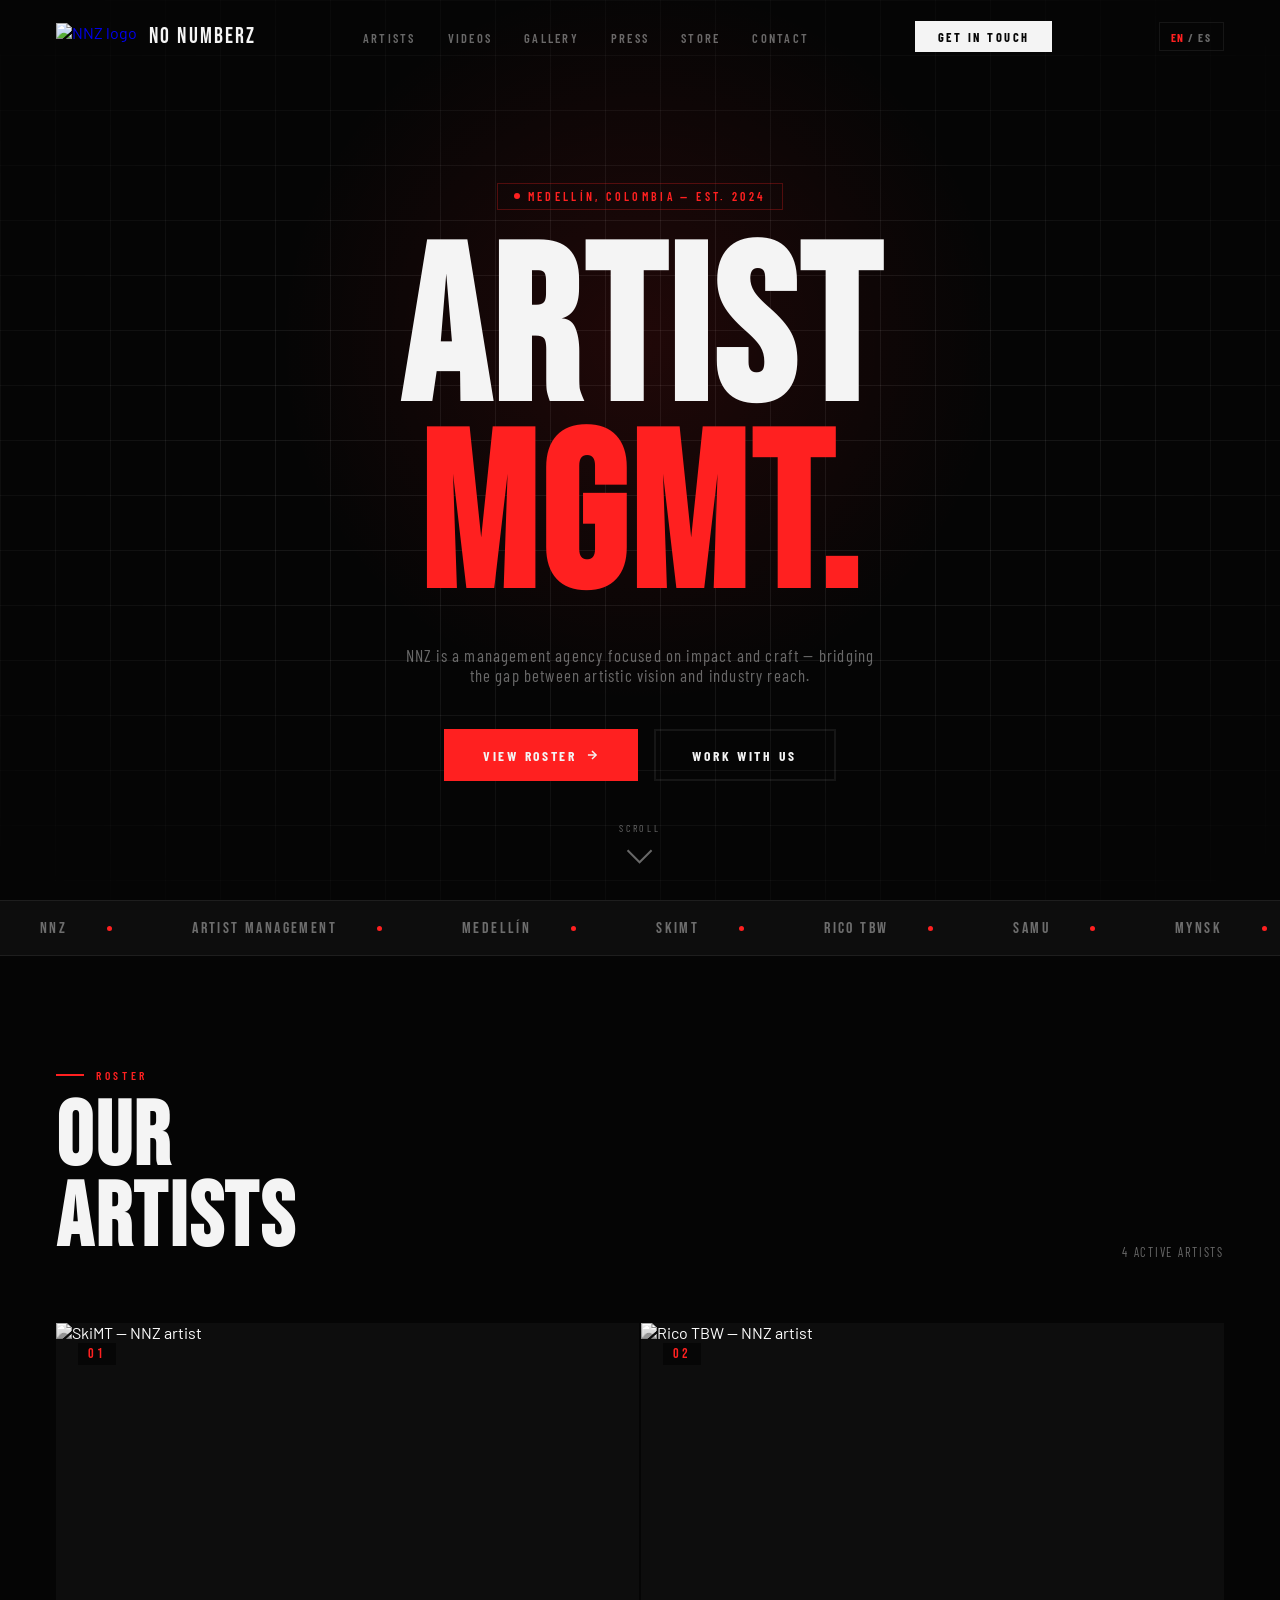
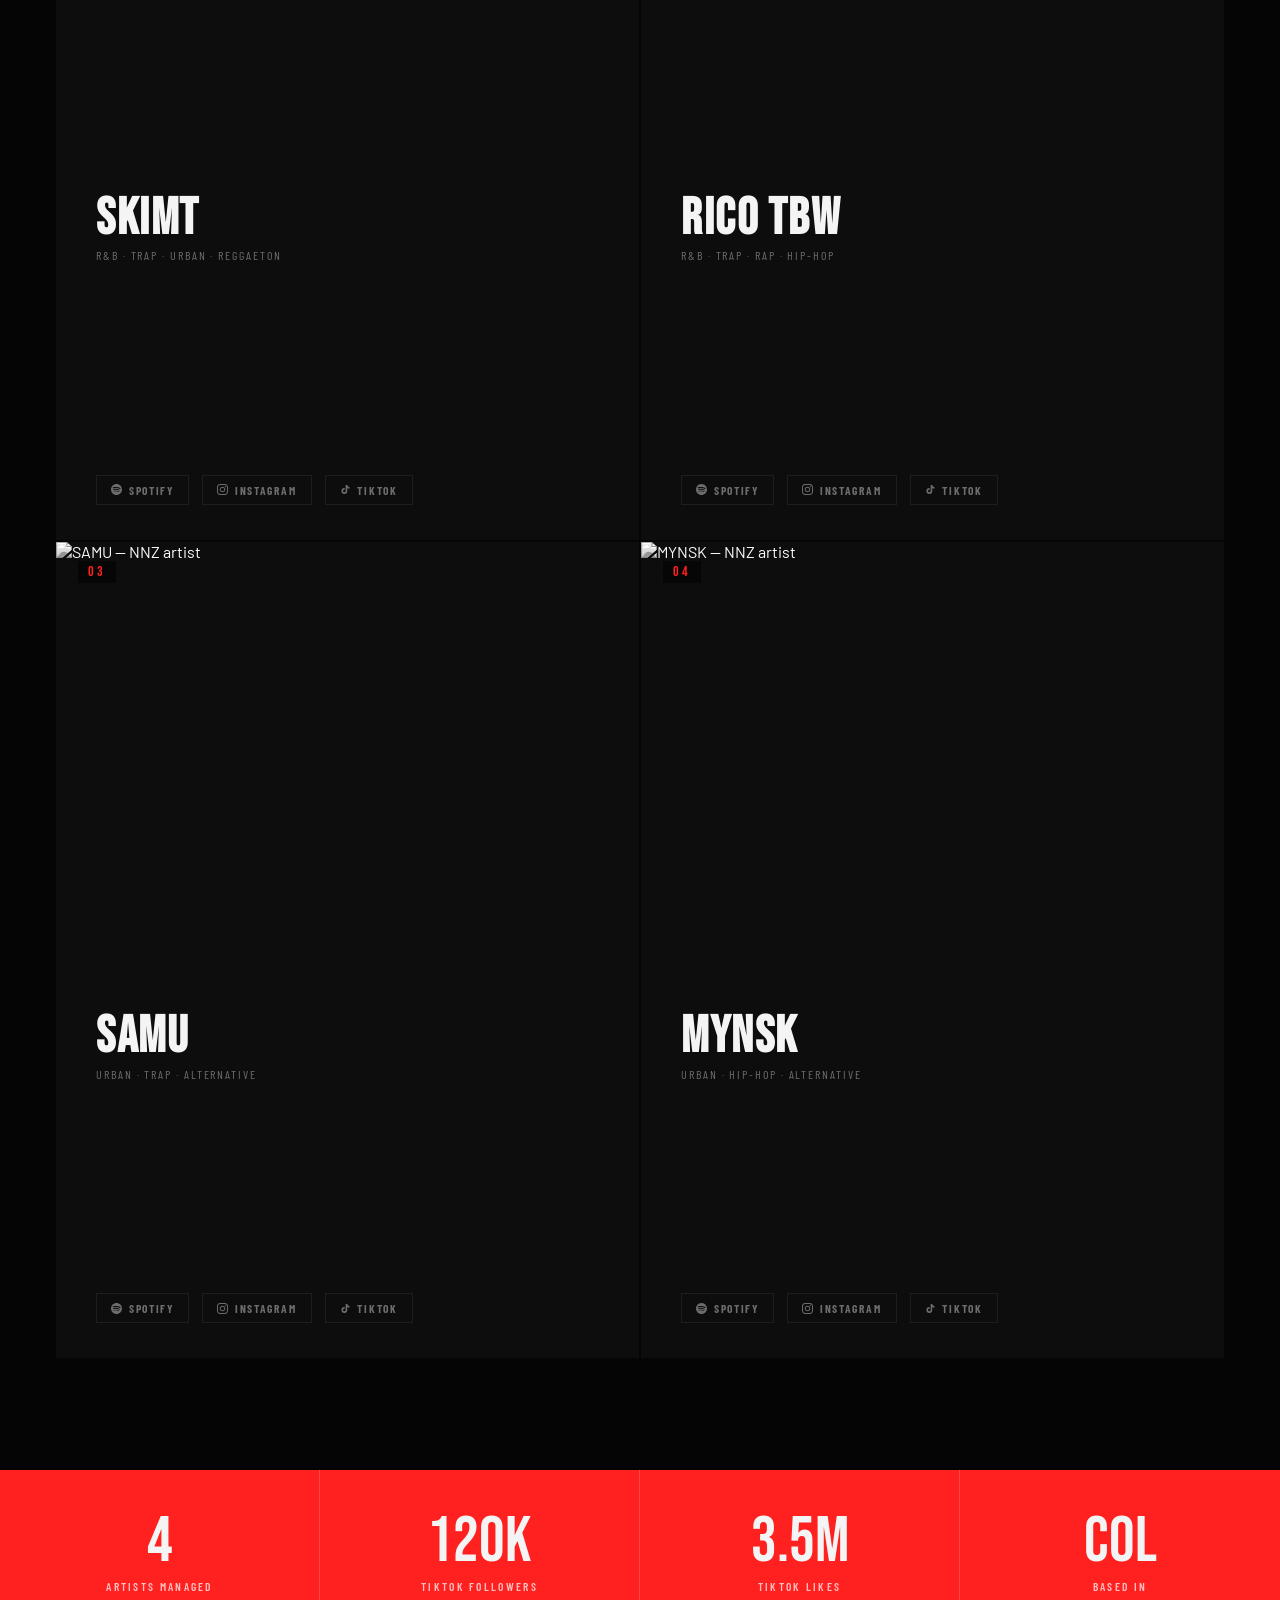
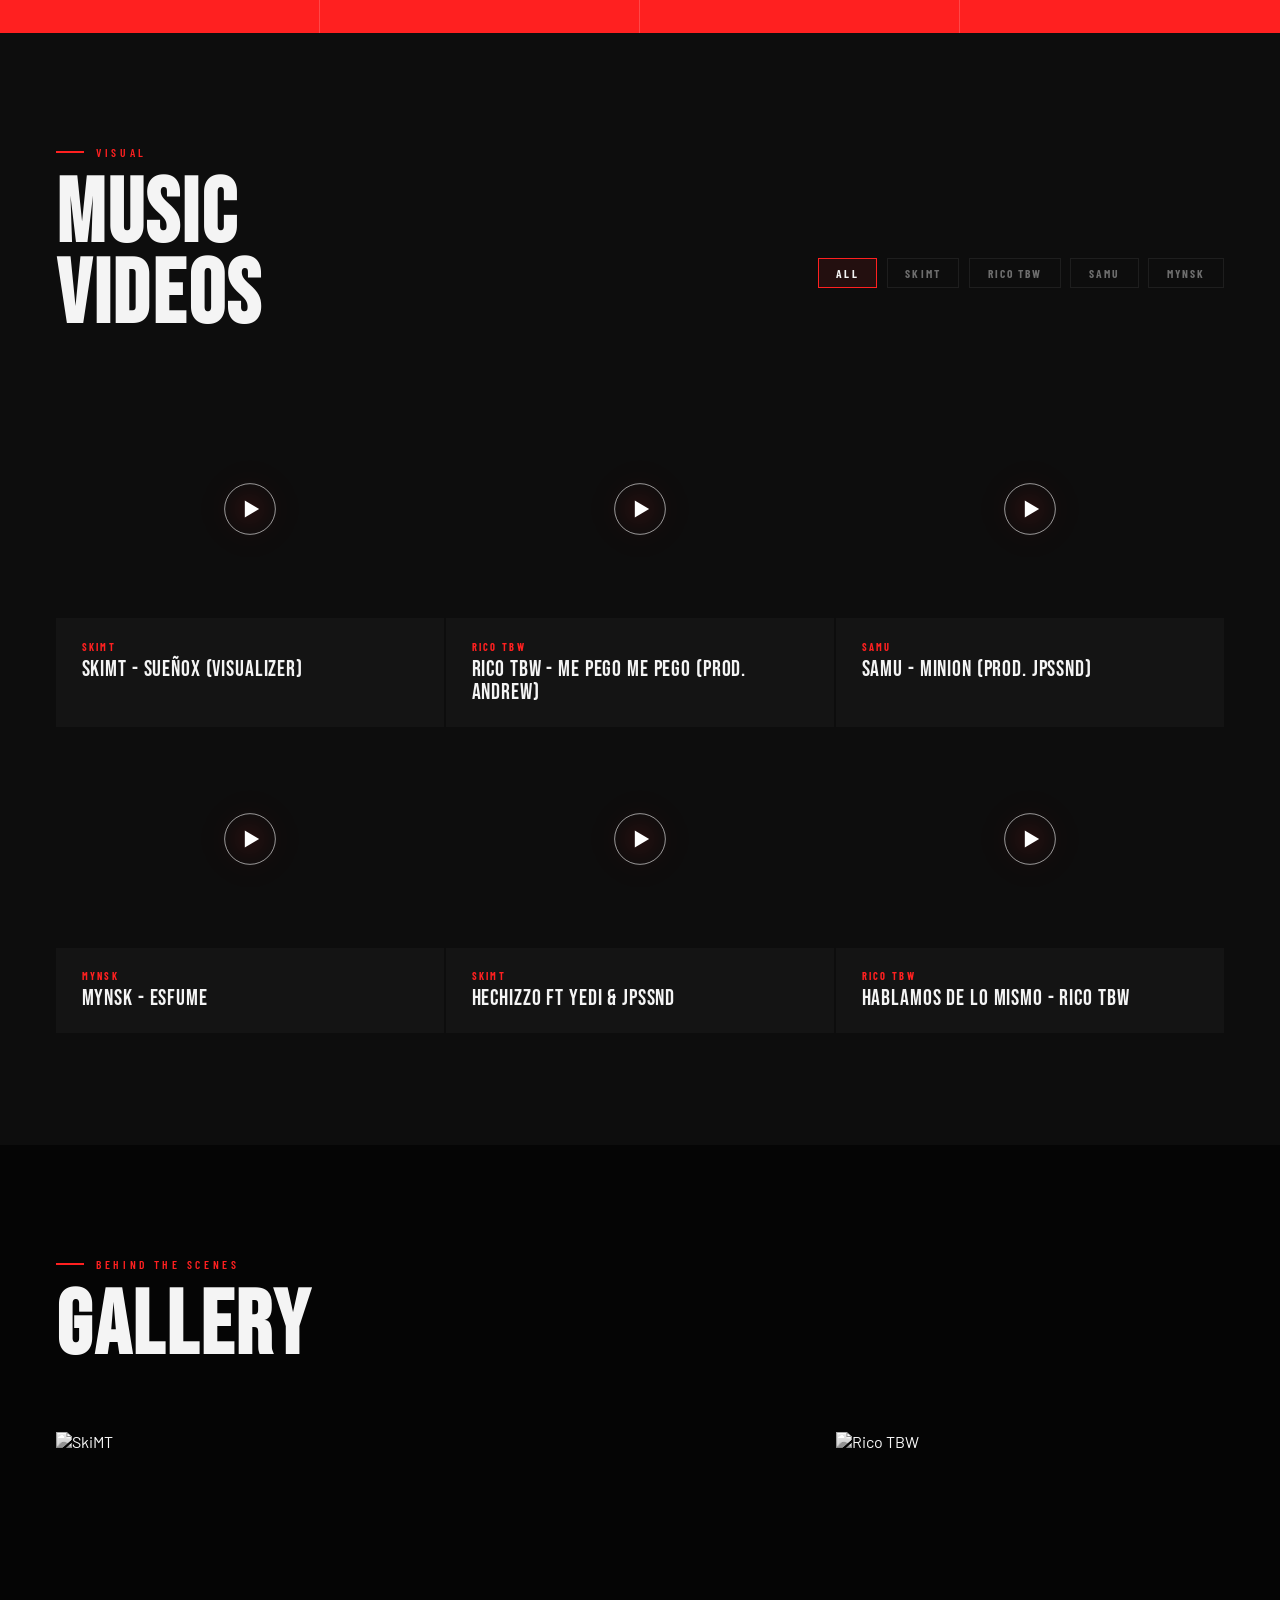
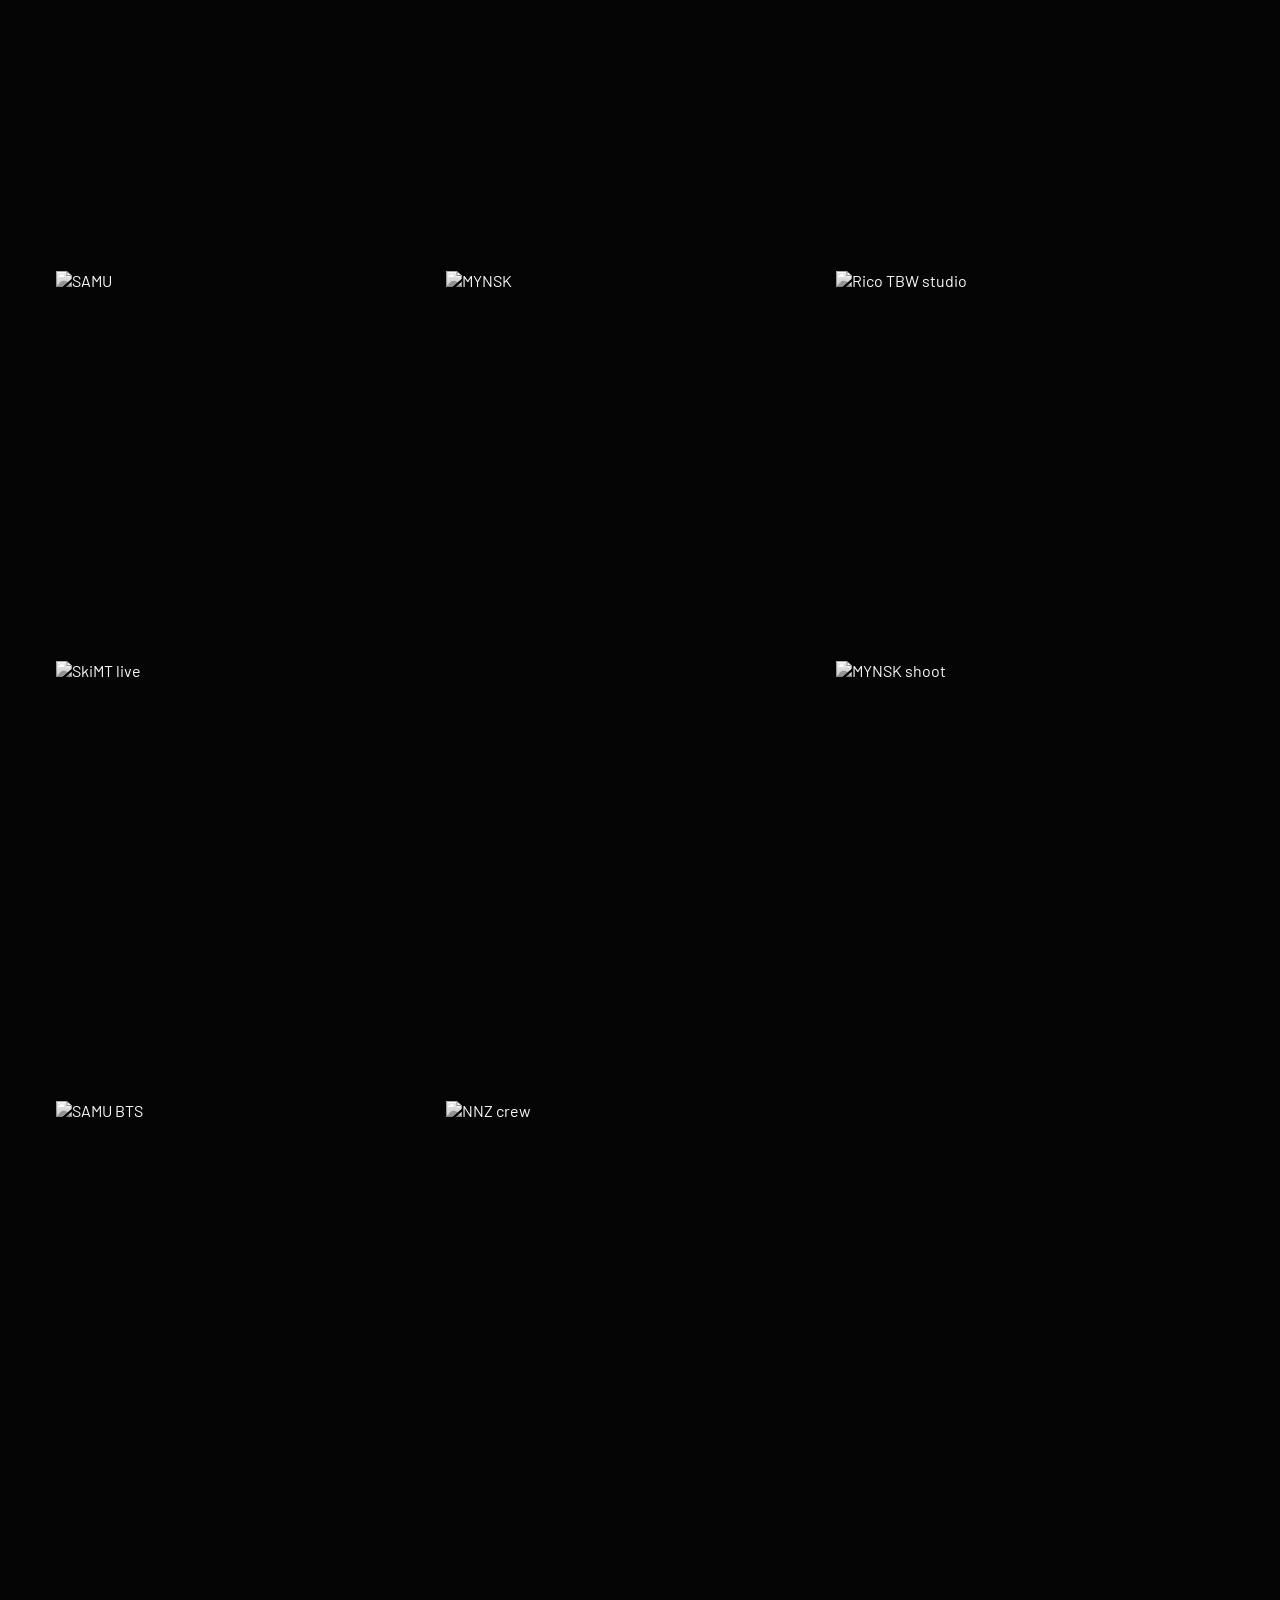
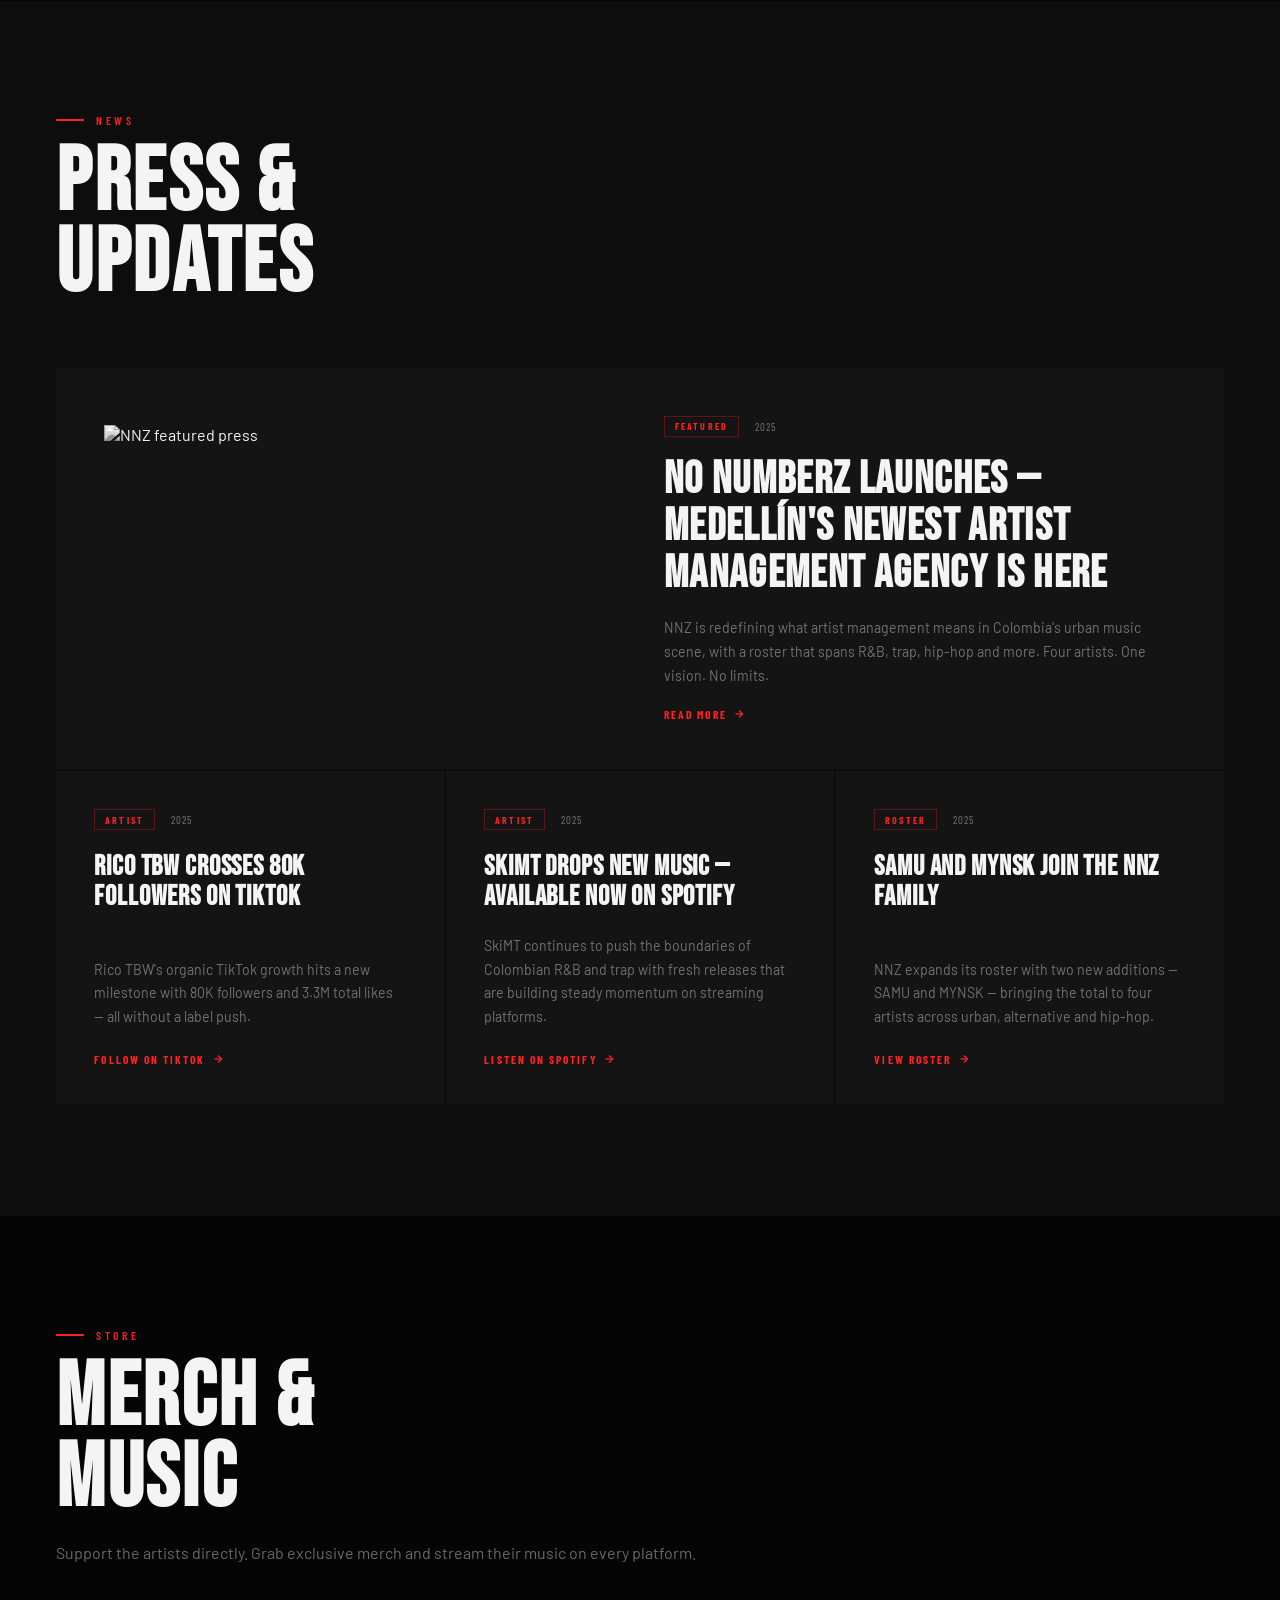
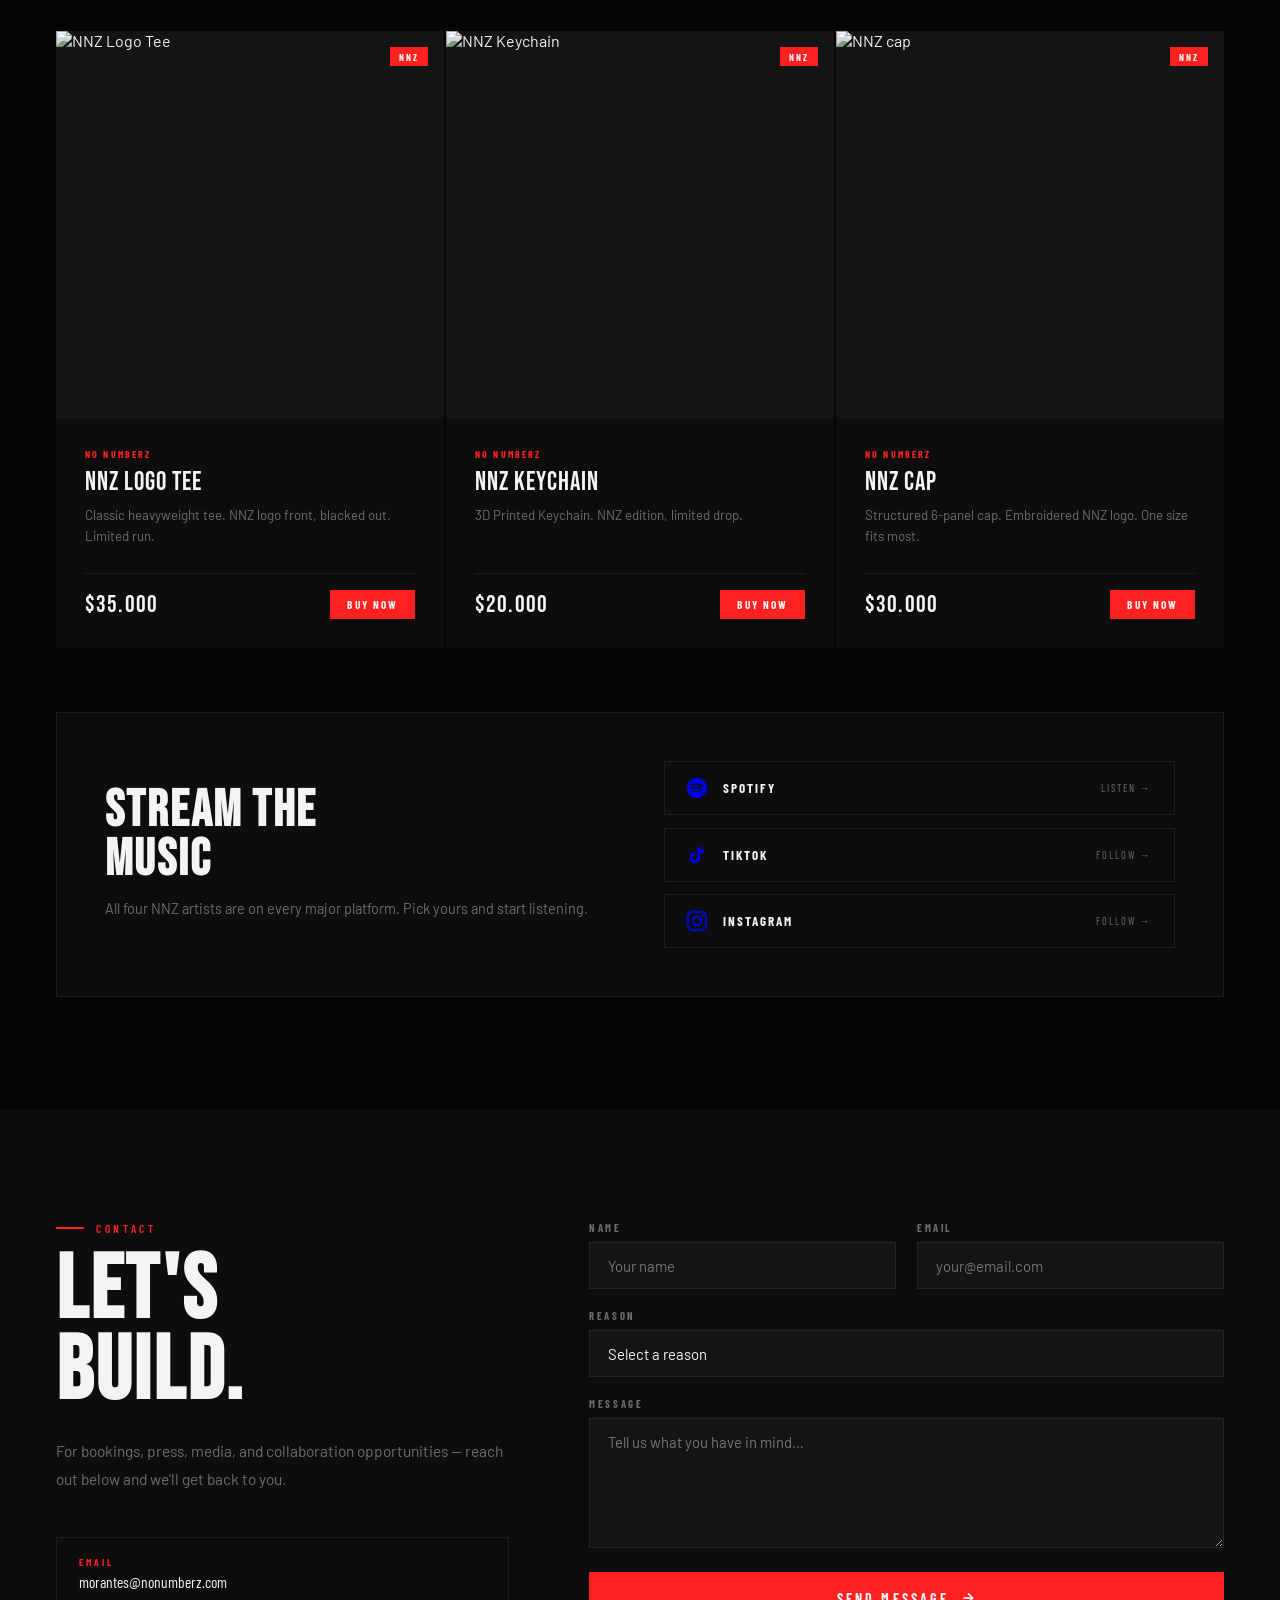
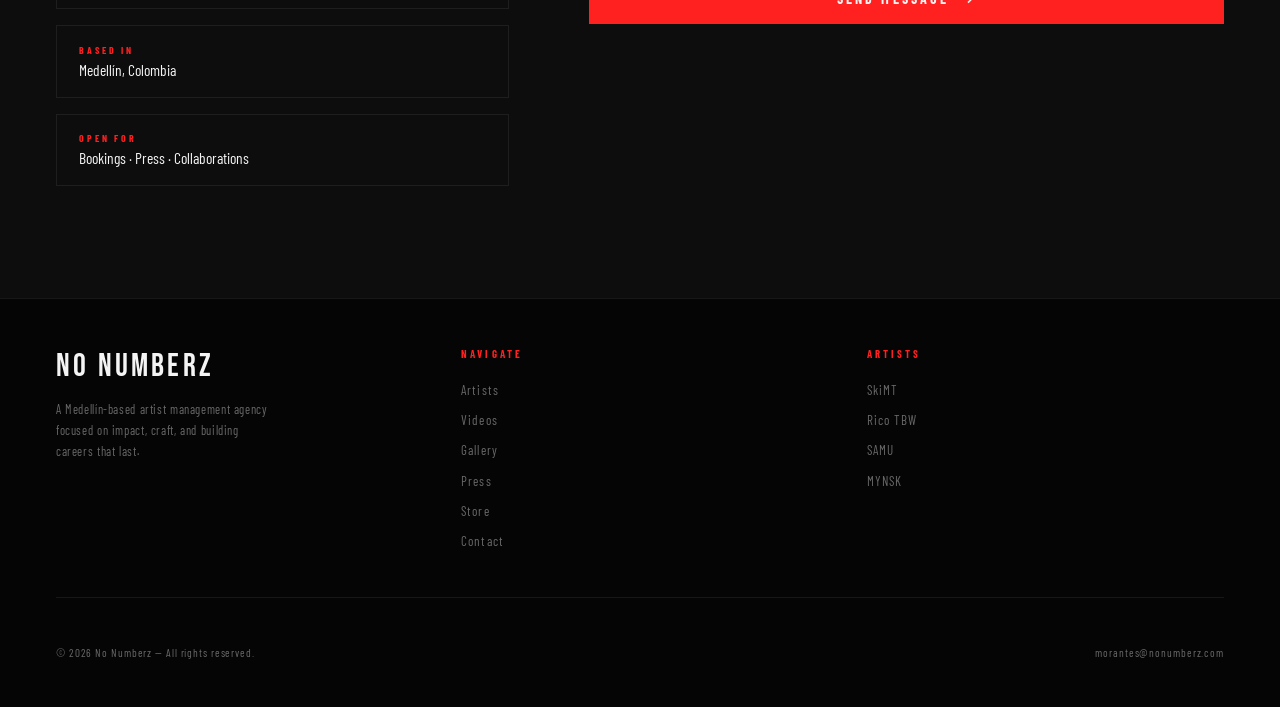
==== commit 7c202db0: "Add files via upload" ====
--- a/index.html
+++ b/index.html
@@ -1,30 +1,54 @@
 <!DOCTYPE html>
-<html lang="en">
+<!-- FIXED: lang attribute matches default language; JS will update to "es" when user switches -->
+<html lang="en" dir="ltr">
 <head>
   <meta charset="UTF-8" />
   <meta name="viewport" content="width=device-width, initial-scale=1.0" />
 
   <!-- ── SEO: Primary ───────────────────────────── -->
-  <title>No Numberz (NNZ) — Artist Management | Medellín, Colombia</title>
-  <meta name="description" content="NNZ is a Medellín-based artist management agency representing SkiMT, Rico TBW, SAMU and MYNSK. Urban music, R&B, Trap and Hip-Hop." />
-  <meta name="keywords"    content="NNZ, No Numberz, artist management, Medellín, Colombia, SkiMT, Rico TBW, SAMU, MYNSK, urban music, R&B, trap, hip-hop, reggaeton" />
-  <meta name="author"      content="No Numberz" />
-  <link rel="canonical"    href="https://nonumberz.com/" />
+  <!-- FIXED: Title now includes genre keywords for broader organic reach -->
+  <title>No Numberz (NNZ) — Urban Music Artist Management | Medellín, Colombia</title>
+  <!-- FIXED: Description now 155 chars, includes genre + city keywords -->
+  <meta name="description" content="NNZ is a Medellín-based urban music artist management agency representing SkiMT, Rico TBW, SAMU and MYNSK — R&B, Trap, Hip-Hop and Reggaeton from Colombia." />
+  <!-- NOTE: Google ignores meta keywords, but kept for legacy crawlers -->
+  <meta name="keywords" content="NNZ, No Numberz, artist management, Medellín, Colombia, SkiMT, Rico TBW, SAMU, MYNSK, urban music, R&B, trap, hip-hop, reggaeton, agencia management artistas, música urbana" />
+  <meta name="author"   content="No Numberz" />
+  <!-- FIXED: robots tag explicitly tells Google to index and follow -->
+  <meta name="robots"   content="index, follow, max-snippet:-1, max-image-preview:large, max-video-preview:-1" />
+  <link rel="canonical" href="https://nonumberz.com/" />
+
+  <!-- ADDED: hreflang for bilingual support (EN + ES) -->
+  <link rel="alternate" hreflang="en" href="https://nonumberz.com/" />
+  <link rel="alternate" hreflang="es" href="https://nonumberz.com/" />
+  <link rel="alternate" hreflang="x-default" href="https://nonumberz.com/" />
 
   <!-- ── SEO: Open Graph ───────────────────────── -->
   <meta property="og:type"        content="website" />
   <meta property="og:url"         content="https://nonumberz.com/" />
-  <meta property="og:title"       content="No Numberz (NNZ) — Artist Management" />
-  <meta property="og:description" content="Medellín-based artist management agency representing SkiMT, Rico TBW, SAMU and MYNSK." />
+  <!-- FIXED: OG title matches page title -->
+  <meta property="og:title"       content="No Numberz (NNZ) — Urban Music Artist Management | Medellín" />
+  <meta property="og:description" content="Medellín-based artist management agency representing SkiMT, Rico TBW, SAMU and MYNSK. R&B, Trap, Hip-Hop and Reggaeton from Colombia." />
   <meta property="og:image"       content="https://nonumberz.com/assets/nnz_white_logo_transparent.png" />
+  <!-- ADDED: OG image dimensions for better social sharing previews -->
+  <meta property="og:image:width"  content="1200" />
+  <meta property="og:image:height" content="630" />
+  <meta property="og:image:alt"    content="No Numberz (NNZ) artist management logo" />
+  <!-- ADDED: locale -->
+  <meta property="og:locale"       content="en_US" />
+  <meta property="og:locale:alternate" content="es_CO" />
+  <meta property="og:site_name"    content="No Numberz" />
 
   <!-- ── SEO: Twitter Card ─────────────────────── -->
   <meta name="twitter:card"        content="summary_large_image" />
-  <meta name="twitter:title"       content="No Numberz (NNZ) — Artist Management" />
-  <meta name="twitter:description" content="Medellín-based artist management agency representing SkiMT, Rico TBW, SAMU and MYNSK." />
+  <!-- ADDED: Twitter site handle (update @nonumberzlabel if different) -->
+  <meta name="twitter:site"        content="@nonumberzlabel" />
+  <meta name="twitter:title"       content="No Numberz (NNZ) — Urban Music Artist Management" />
+  <meta name="twitter:description" content="Medellín-based artist management agency representing SkiMT, Rico TBW, SAMU and MYNSK. R&B, Trap, Hip-Hop from Colombia." />
   <meta name="twitter:image"       content="https://nonumberz.com/assets/nnz_white_logo_transparent.png" />
+  <meta name="twitter:image:alt"   content="No Numberz (NNZ) logo" />
 
   <!-- ── SEO: Structured Data (JSON-LD) ───────── -->
+  <!-- FIXED: Expanded Organization schema with sameAs social links, contactPoint, and foundingDate -->
   <script type="application/ld+json">
   {
     "@context": "https://schema.org",
@@ -32,17 +56,135 @@
     "name": "No Numberz",
     "alternateName": "NNZ",
     "url": "https://nonumberz.com",
-    "logo": "https://nonumberz.com/assets/nnz_white_logo_transparent.png",
-    "description": "Artist management agency based in Medellín, Colombia.",
-    "address": { "@type": "PostalAddress", "addressLocality": "Medellín", "addressCountry": "CO" },
-    "email": "morantes@nonumberz.com",
-    "sameAs": []
+    "logo": {
+      "@type": "ImageObject",
+      "url": "https://nonumberz.com/assets/nnz_white_logo_transparent.png",
+      "width": 512,
+      "height": 512
+    },
+    "description": "NNZ is a Medellín-based artist management agency representing urban music artists SkiMT, Rico TBW, SAMU and MYNSK across R&B, Trap, Hip-Hop and Reggaeton.",
+    "foundingDate": "2024",
+    "address": {
+      "@type": "PostalAddress",
+      "addressLocality": "Medellín",
+      "addressRegion": "Antioquia",
+      "addressCountry": "CO"
+    },
+    "contactPoint": {
+      "@type": "ContactPoint",
+      "email": "morantes@nonumberz.com",
+      "contactType": "Business inquiries"
+    },
+    "sameAs": [
+      "https://www.instagram.com/nonumberzlabel/",
+      "https://www.tiktok.com/@nonumberzlabel",
+      "https://open.spotify.com/playlist/2VPkYmbVoyISO9vtRSHwBG"
+    ]
   }
   </script>
 
+  <!-- ADDED: Separate MusicGroup schema for each artist for Knowledge Panel eligibility -->
+  <script type="application/ld+json">
+  {
+    "@context": "https://schema.org",
+    "@graph": [
+      {
+        "@type": "MusicGroup",
+        "name": "SkiMT",
+        "description": "Colombian R&B, Trap, Urban and Reggaeton artist managed by No Numberz (NNZ), based in Medellín, Colombia.",
+        "genre": ["R&B", "Trap", "Urban", "Reggaeton"],
+        "url": "https://nonumberz.com/#artists",
+        "image": "https://nonumberz.com/assets/skimt.jpeg",
+        "sameAs": [
+          "https://open.spotify.com/artist/20wCNoXOG9bLhqm2yQ8vBF",
+          "https://www.instagram.com/skimt_/",
+          "https://www.tiktok.com/@skimt_"
+        ]
+      },
+      {
+        "@type": "MusicGroup",
+        "name": "Rico TBW",
+        "description": "Colombian R&B, Trap, Rap and Hip-Hop artist managed by No Numberz (NNZ), based in Medellín, Colombia.",
+        "genre": ["R&B", "Trap", "Rap", "Hip-Hop"],
+        "url": "https://nonumberz.com/#artists",
+        "image": "https://nonumberz.com/assets/rico.png",
+        "sameAs": [
+          "https://open.spotify.com/artist/2BH6N2tMUGsXF1FkPpMgYz",
+          "https://www.instagram.com/rico_tbw/",
+          "https://www.tiktok.com/@rico_tbw"
+        ]
+      },
+      {
+        "@type": "MusicGroup",
+        "name": "SAMU",
+        "description": "Colombian Urban, Trap and Alternative artist managed by No Numberz (NNZ), based in Medellín, Colombia.",
+        "genre": ["Urban", "Trap", "Alternative"],
+        "url": "https://nonumberz.com/#artists",
+        "image": "https://nonumberz.com/assets/samu.png",
+        "sameAs": [
+          "https://open.spotify.com/artist/3DdUMIdATa1z7xDsRpNt59",
+          "https://www.instagram.com/_samu_rdgz/",
+          "https://www.tiktok.com/@samu_rdgz1"
+        ]
+      },
+      {
+        "@type": "MusicGroup",
+        "name": "MYNSK",
+        "description": "Colombian Urban, Hip-Hop and Alternative artist managed by No Numberz (NNZ), based in Medellín, Colombia.",
+        "genre": ["Urban", "Hip-Hop", "Alternative"],
+        "url": "https://nonumberz.com/#artists",
+        "image": "https://nonumberz.com/assets/mynsk.png",
+        "sameAs": [
+          "https://open.spotify.com/artist/1XLFwDTuzaDxjWTeLPS0wm",
+          "https://www.instagram.com/mynnnsk/",
+          "https://www.tiktok.com/@mynnnnsk"
+        ]
+      }
+    ]
+  }
+  </script>
+
+  <!-- ADDED: LocalBusiness schema for Google Maps / local search rankings -->
+  <script type="application/ld+json">
+  {
+    "@context": "https://schema.org",
+    "@type": "LocalBusiness",
+    "name": "No Numberz",
+    "image": "https://nonumberz.com/assets/nnz_white_logo_transparent.png",
+    "url": "https://nonumberz.com",
+    "email": "morantes@nonumberz.com",
+    "address": {
+      "@type": "PostalAddress",
+      "addressLocality": "Medellín",
+      "addressRegion": "Antioquia",
+      "addressCountry": "CO"
+    },
+    "geo": {
+      "@type": "GeoCoordinates",
+      "latitude": 6.2442,
+      "longitude": -75.5812
+    },
+    "openingHoursSpecification": {
+      "@type": "OpeningHoursSpecification",
+      "dayOfWeek": ["Monday","Tuesday","Wednesday","Thursday","Friday"],
+      "opens": "09:00",
+      "closes": "18:00"
+    }
+  }
+  </script>
+
   <!-- ── Favicon ───────────────────────────────── -->
-  <link rel="icon"           href="/favicon.ico" type="image/x-icon" />
-  <link rel="shortcut icon"  href="/favicon.ico" type="image/x-icon" />
+  <link rel="icon"          href="/favicon.ico" type="image/x-icon" />
+  <link rel="shortcut icon" href="/favicon.ico" type="image/x-icon" />
+  <!-- ADDED: Apple touch icon fallback -->
+  <link rel="apple-touch-icon" href="/assets/nnz_white_logo_transparent.png" />
+
+  <!-- ── Performance: DNS Prefetch ─────────────── -->
+  <!-- ADDED: Preconnect to external domains to reduce latency -->
+  <link rel="preconnect" href="https://open.spotify.com" />
+  <link rel="preconnect" href="https://www.youtube.com" />
+  <link rel="dns-prefetch" href="https://img.youtube.com" />
+  <link rel="dns-prefetch" href="https://www.googletagmanager.com" />
 
   <!-- ── Google Analytics ──────────────────────── -->
   <script async src="https://www.googletagmanager.com/gtag/js?id=G-11GTEVNQRZ"></script>
@@ -50,17 +192,26 @@
     window.dataLayer = window.dataLayer || [];
     function gtag(){dataLayer.push(arguments);}
     gtag('js', new Date());
-    gtag('config', 'G-11GTEVNQRZ');
+    gtag('config', 'G-11GTEVNQRZ', {
+      'anonymize_ip': true,
+      'page_title': document.title,
+      'page_location': window.location.href
+    });
   </script>
 
   <!-- ── Fonts ─────────────────────────────────── -->
+  <!-- FIXED: Added crossorigin attribute and preconnect for Google Fonts performance -->
   <link rel="preconnect" href="https://fonts.googleapis.com" />
+  <link rel="preconnect" href="https://fonts.gstatic.com" crossorigin />
   <link href="https://fonts.googleapis.com/css2?family=Bebas+Neue&family=Barlow:wght@400;500;600&family=Barlow+Condensed:wght@300;400;600;700&display=swap" rel="stylesheet" />
 
   <!-- ── Stylesheet ────────────────────────────── -->
   <link rel="stylesheet" href="styles.css" />
 </head>
 <body>
+
+<!-- ADDED: Skip-to-content link (accessibility + SEO best practice) -->
+<a href="#main-content" class="skip-link">Skip to main content</a>
 
 <!-- LOADER -->
 <div id="loader" role="status" aria-label="Loading">
@@ -88,7 +239,7 @@
 <!-- MOBILE MENU -->
 <div class="mobile-menu" id="mobileMenu" aria-hidden="true">
   <a href="#artists" onclick="closeMenu()" data-i18n="nav.artists">Artists</a>
-  <a href="#videos" onclick="closeMenu()">Videos</a>
+  <a href="#videos" onclick="closeMenu()" data-i18n="nav.videos">Videos</a>
   <a href="#gallery" onclick="closeMenu()" data-i18n="nav.gallery">Gallery</a>
   <a href="#press" onclick="closeMenu()" data-i18n="nav.press">Press</a>
   <a href="#store" onclick="closeMenu()" data-i18n="nav.store">Store</a>
@@ -103,7 +254,7 @@
   </a>
   <ul class="nav-links">
     <li><a href="#artists" data-i18n="nav.artists">Artists</a></li>
-    <li><a href="#videos">Videos</a></li>
+    <li><a href="#videos" data-i18n="nav.videos">Videos</a></li>
     <li><a href="#gallery" data-i18n="nav.gallery">Gallery</a></li>
     <li><a href="#press" data-i18n="nav.press">Press</a></li>
     <li><a href="#store" data-i18n="nav.store">Store</a></li>
@@ -124,7 +275,10 @@
   <div class="hero-glow" aria-hidden="true"></div>
   <div class="hero-inner">
     <div class="hero-eyebrow">Medellín, Colombia — Est. 2024</div>
+    <!-- FIXED: h1 now has a visually hidden subtitle with keywords for crawlers while keeping design intact -->
     <h1 class="hero-h1">ARTIST<br><span class="red">MGMT.</span></h1>
+    <!-- ADDED: visually-hidden span for crawlers with expanded keyword context -->
+    <span class="sr-only">No Numberz (NNZ) — Urban music artist management agency in Medellín, Colombia, representing SkiMT, Rico TBW, SAMU and MYNSK.</span>
     <p class="hero-sub" data-i18n="hero.sub">NNZ is a management agency focused on impact and craft — bridging the gap between artistic vision and industry reach.</p>
     <div class="hero-btns">
       <a href="#artists" class="btn btn-red"><span data-i18n="hero.btn1">View Roster</span> <svg viewBox="0 0 24 24" fill="none" stroke="currentColor" stroke-width="2.5" width="14" height="14"><line x1="5" y1="12" x2="19" y2="12"/><polyline points="12 5 19 12 12 19"/></svg></a>
@@ -158,7 +312,7 @@
   </div>
 </div>
 
-<main>
+<main id="main-content" role="main">
 
 <!-- ARTISTS -->
 <section class="section" id="artists" aria-labelledby="artists-heading">
@@ -174,7 +328,7 @@
     <article class="acard reveal" itemscope itemtype="https://schema.org/MusicGroup">
       <div class="acard-photo"><span class="acard-num">01</span><img src="assets/skimt.jpeg" alt="SkiMT — NNZ artist" loading="lazy" itemprop="image" /></div>
       <div class="acard-body">
-        <h3 class="acard-name" itemprop="name">SKIMT</h3>
+        <a href="/artists/skimt.html"><h3 class="acard-name" itemprop="name">SKIMT</h3></a>
         <p class="acard-genre" itemprop="genre">R&amp;B · Trap · Urban · Reggaeton</p>
         <div class="acard-spotify"><iframe src="https://open.spotify.com/embed/artist/20wCNoXOG9bLhqm2yQ8vBF?utm_source=generator&theme=0" height="152" allow="autoplay; clipboard-write; encrypted-media; fullscreen; picture-in-picture" loading="lazy" title="SkiMT on Spotify"></iframe></div>
         <div class="acard-socials">
@@ -189,7 +343,7 @@
     <article class="acard reveal" style="transition-delay:.12s" itemscope itemtype="https://schema.org/MusicGroup">
       <div class="acard-photo"><span class="acard-num">02</span><img src="assets/rico.png" alt="Rico TBW — NNZ artist" loading="lazy" itemprop="image" /></div>
       <div class="acard-body">
-        <h3 class="acard-name" itemprop="name">RICO TBW</h3>
+        <a href="/artists/rico-tbw.html"><h3 class="acard-name" itemprop="name">RICO TBW</h3></a>
         <p class="acard-genre" itemprop="genre">R&amp;B · Trap · Rap · Hip-Hop</p>
         <div class="acard-spotify"><iframe src="https://open.spotify.com/embed/artist/2BH6N2tMUGsXF1FkPpMgYz?utm_source=generator&theme=0" height="152" allow="autoplay; clipboard-write; encrypted-media; fullscreen; picture-in-picture" loading="lazy" title="Rico TBW on Spotify"></iframe></div>
         <div class="acard-socials">
@@ -203,7 +357,7 @@
     <article class="acard reveal" style="transition-delay:.22s" itemscope itemtype="https://schema.org/MusicGroup">
       <div class="acard-photo"><span class="acard-num">03</span><img src="assets/samu.png" alt="SAMU — NNZ artist" loading="lazy" itemprop="image" /></div>
       <div class="acard-body">
-        <h3 class="acard-name" itemprop="name">SAMU</h3>
+        <a href="/artists/samu.html"><h3 class="acard-name" itemprop="name">SAMU</h3></a>
         <p class="acard-genre" itemprop="genre">Urban · Trap · Alternative</p>
         <div class="acard-spotify"><iframe src="https://open.spotify.com/embed/artist/3DdUMIdATa1z7xDsRpNt59?utm_source=generator&theme=0" height="152" allow="autoplay; clipboard-write; encrypted-media; fullscreen; picture-in-picture" loading="lazy" title="SAMU on Spotify"></iframe></div>
         <div class="acard-socials">
@@ -217,7 +371,7 @@
     <article class="acard reveal" style="transition-delay:.32s" itemscope itemtype="https://schema.org/MusicGroup">
       <div class="acard-photo"><span class="acard-num">04</span><img src="assets/mynsk.png" alt="MYNSK — NNZ artist" loading="lazy" itemprop="image" /></div>
       <div class="acard-body">
-        <h3 class="acard-name" itemprop="name">MYNSK</h3>
+        <a href="/artists/mynsk.html"><h3 class="acard-name" itemprop="name">MYNSK</h3></a>
         <p class="acard-genre" itemprop="genre">Urban · Hip-Hop · Alternative</p>
         <div class="acard-spotify"><iframe src="https://open.spotify.com/embed/artist/1XLFwDTuzaDxjWTeLPS0wm?utm_source=generator&theme=0" height="152" allow="autoplay; clipboard-write; encrypted-media; fullscreen; picture-in-picture" loading="lazy" title="MYNSK on Spotify"></iframe></div>
         <div class="acard-socials">
@@ -522,10 +676,10 @@
     <div class="footer-col">
       <h4>Artists</h4>
       <ul>
-        <li><a href="https://open.spotify.com/artist/20wCNoXOG9bLhqm2yQ8vBF" target="_blank" rel="noopener">SkiMT</a></li>
-        <li><a href="https://open.spotify.com/artist/2BH6N2tMUGsXF1FkPpMgYz" target="_blank" rel="noopener">Rico TBW</a></li>
-        <li><a href="https://open.spotify.com/artist/3DdUMIdATa1z7xDsRpNt59" target="_blank" rel="noopener">SAMU</a></li>
-        <li><a href="https://open.spotify.com/artist/1XLFwDTuzaDxjWTeLPS0wm" target="_blank" rel="noopener">MYNSK</a></li>
+        <li><a href="/artists/skimt.html">SkiMT</a></li>
+        <li><a href="/artists/rico-tbw.html">Rico TBW</a></li>
+        <li><a href="/artists/samu.html">SAMU</a></li>
+        <li><a href="/artists/mynsk.html">MYNSK</a></li>
       </ul>
     </div>
   </div>
--- a/styles.css
+++ b/styles.css
@@ -29,6 +29,38 @@
   padding: 0;
 }
 
+/* ADDED: Screen-reader only utility — hides text visually but keeps it for crawlers & assistive tech */
+.sr-only {
+  position: absolute;
+  width: 1px;
+  height: 1px;
+  padding: 0;
+  margin: -1px;
+  overflow: hidden;
+  clip: rect(0, 0, 0, 0);
+  white-space: nowrap;
+  border: 0;
+}
+
+/* ADDED: Skip-to-content link for keyboard accessibility (Google rewards this) */
+.skip-link {
+  position: absolute;
+  top: -100%;
+  left: 1rem;
+  z-index: 9999;
+  padding: 0.6rem 1.2rem;
+  background: var(--accent);
+  color: var(--white);
+  font-family: var(--fc);
+  font-size: 0.8rem;
+  font-weight: 700;
+  letter-spacing: 0.1em;
+  text-transform: uppercase;
+  text-decoration: none;
+  transition: top 0.2s;
+}
+.skip-link:focus { top: 1rem; }
+
 :root {
   --bg:      #050505;
   --bg2:     #0d0d0d;
@@ -340,6 +372,17 @@
 }
 
 .acard-body   { padding: 2.2rem 2.5rem; flex: 1; display: flex; flex-direction: column; }
+.acard-name a, a .acard-name { color: var(--white); text-decoration: none; transition: color 0.2s; }
+a:hover .acard-name { color: var(--accent); }
+
+.social-btn.profile-btn {
+  background: var(--accent);
+  color: var(--white) !important;
+  border-color: var(--accent) !important;
+  font-weight: 700;
+  letter-spacing: 0.12em;
+}
+.social-btn.profile-btn:hover { background: var(--accent2); border-color: var(--accent2) !important; }
 .acard-name   { font-family: var(--fd); font-size: clamp(2.8rem, 4vw, 4.5rem); line-height: 0.9; letter-spacing: 0.03em; margin-bottom: 0.4rem; }
 .acard-genre  { font-family: var(--fc); font-size: 0.75rem; font-weight: 400; color: var(--muted); letter-spacing: 0.16em; text-transform: uppercase; margin-bottom: 2rem; }
 .acard-spotify { margin-bottom: 1.8rem; }
